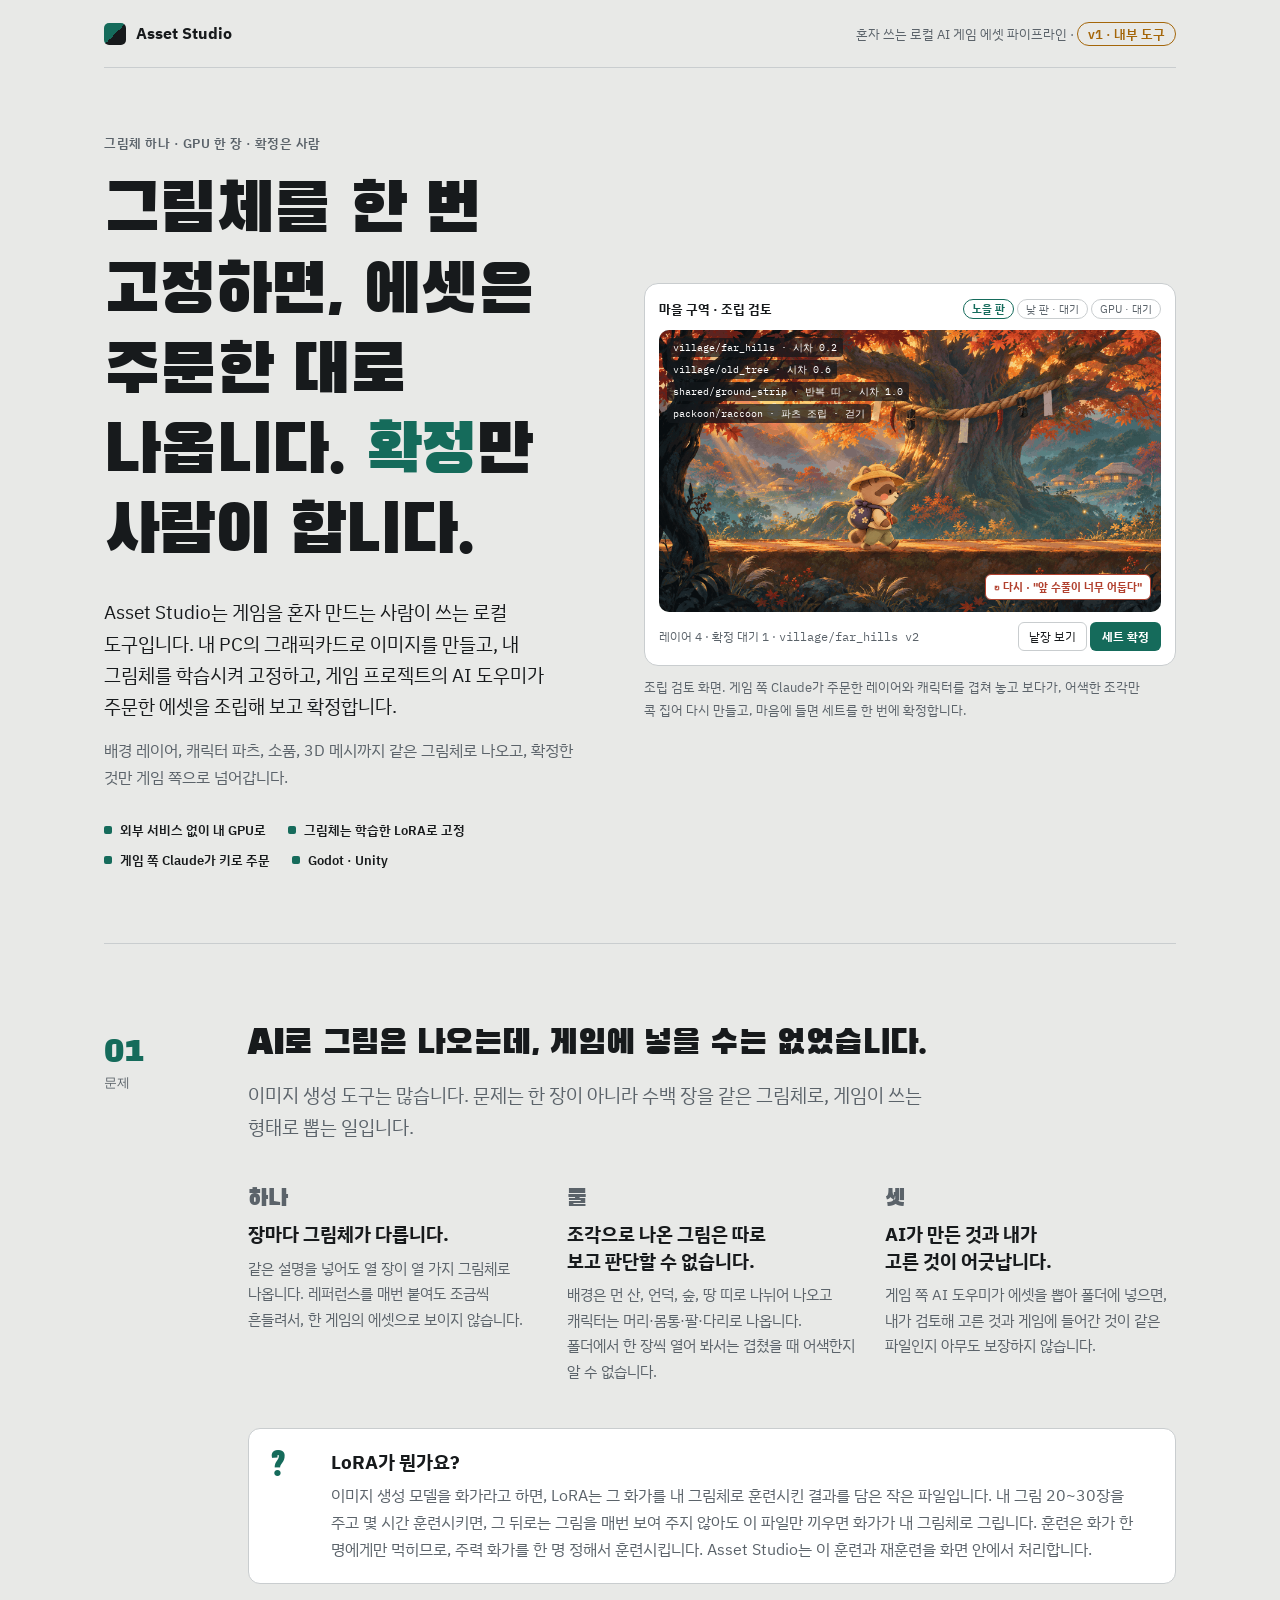
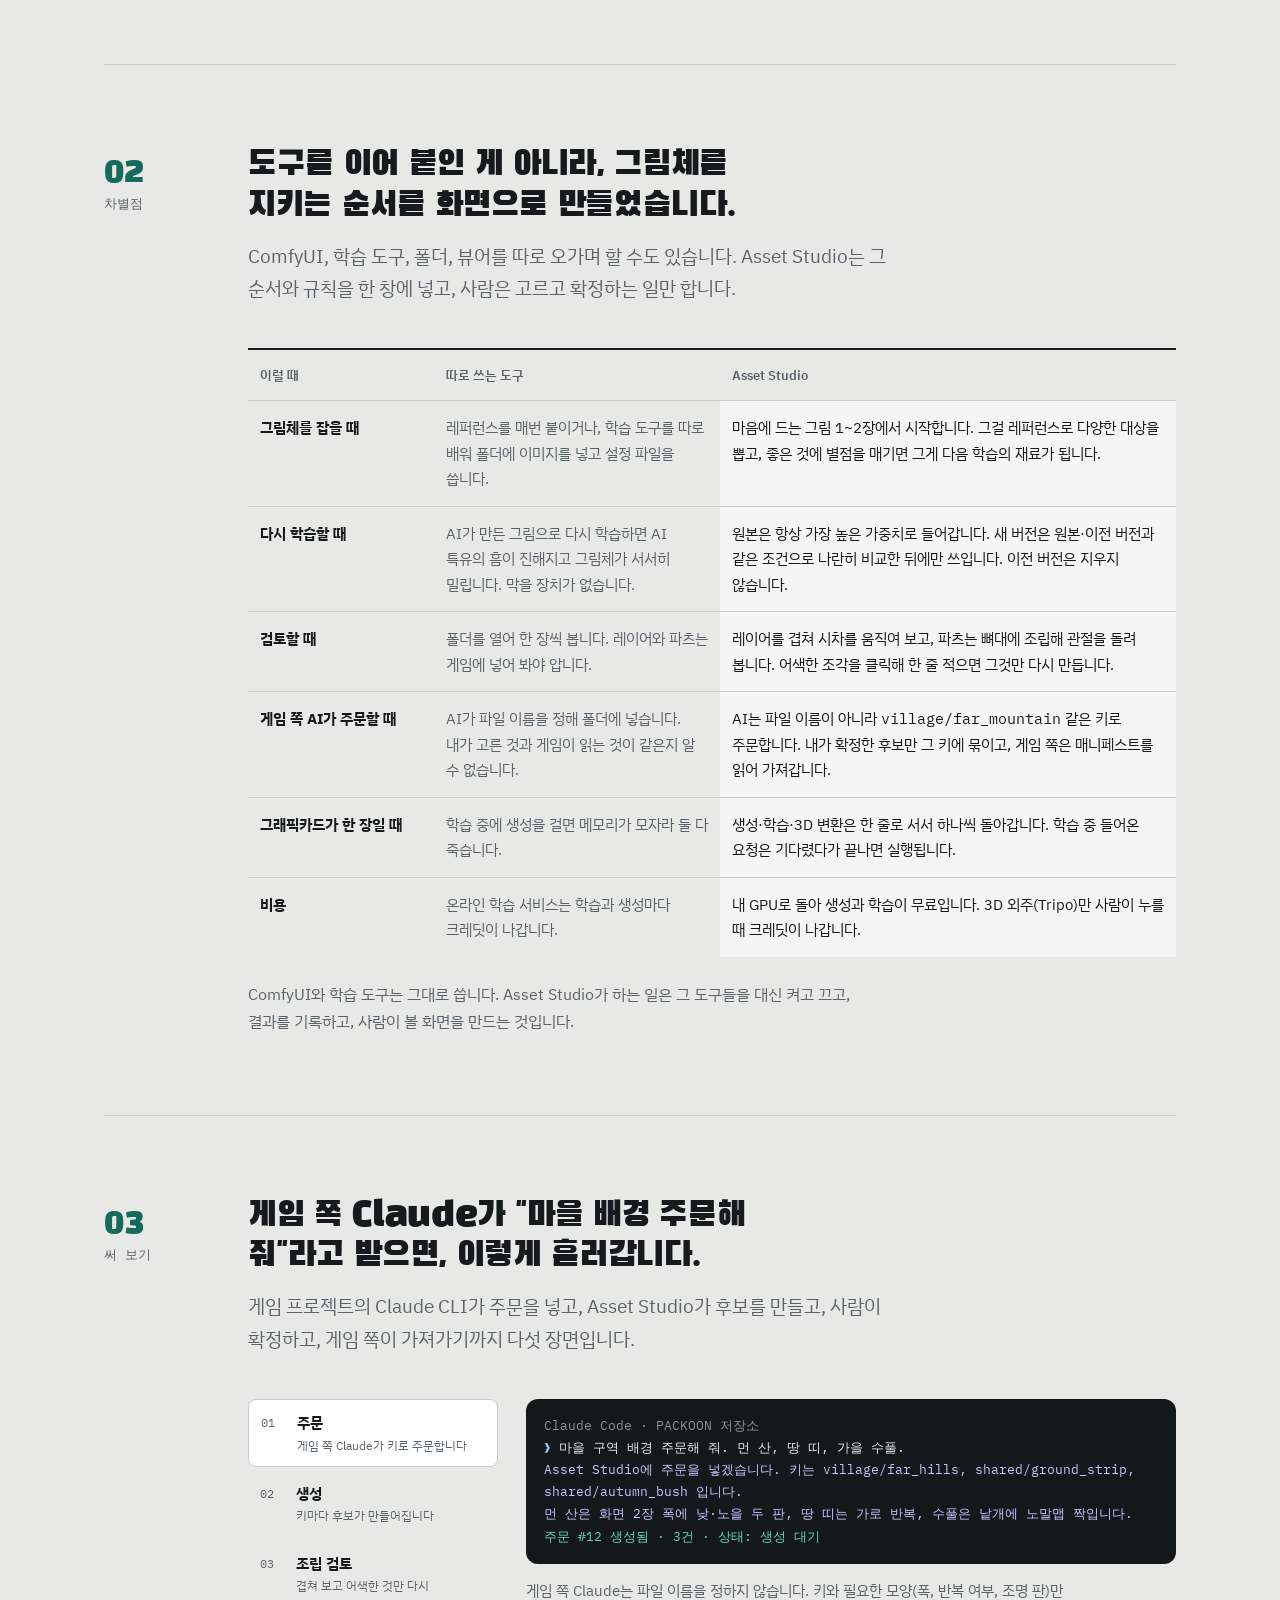
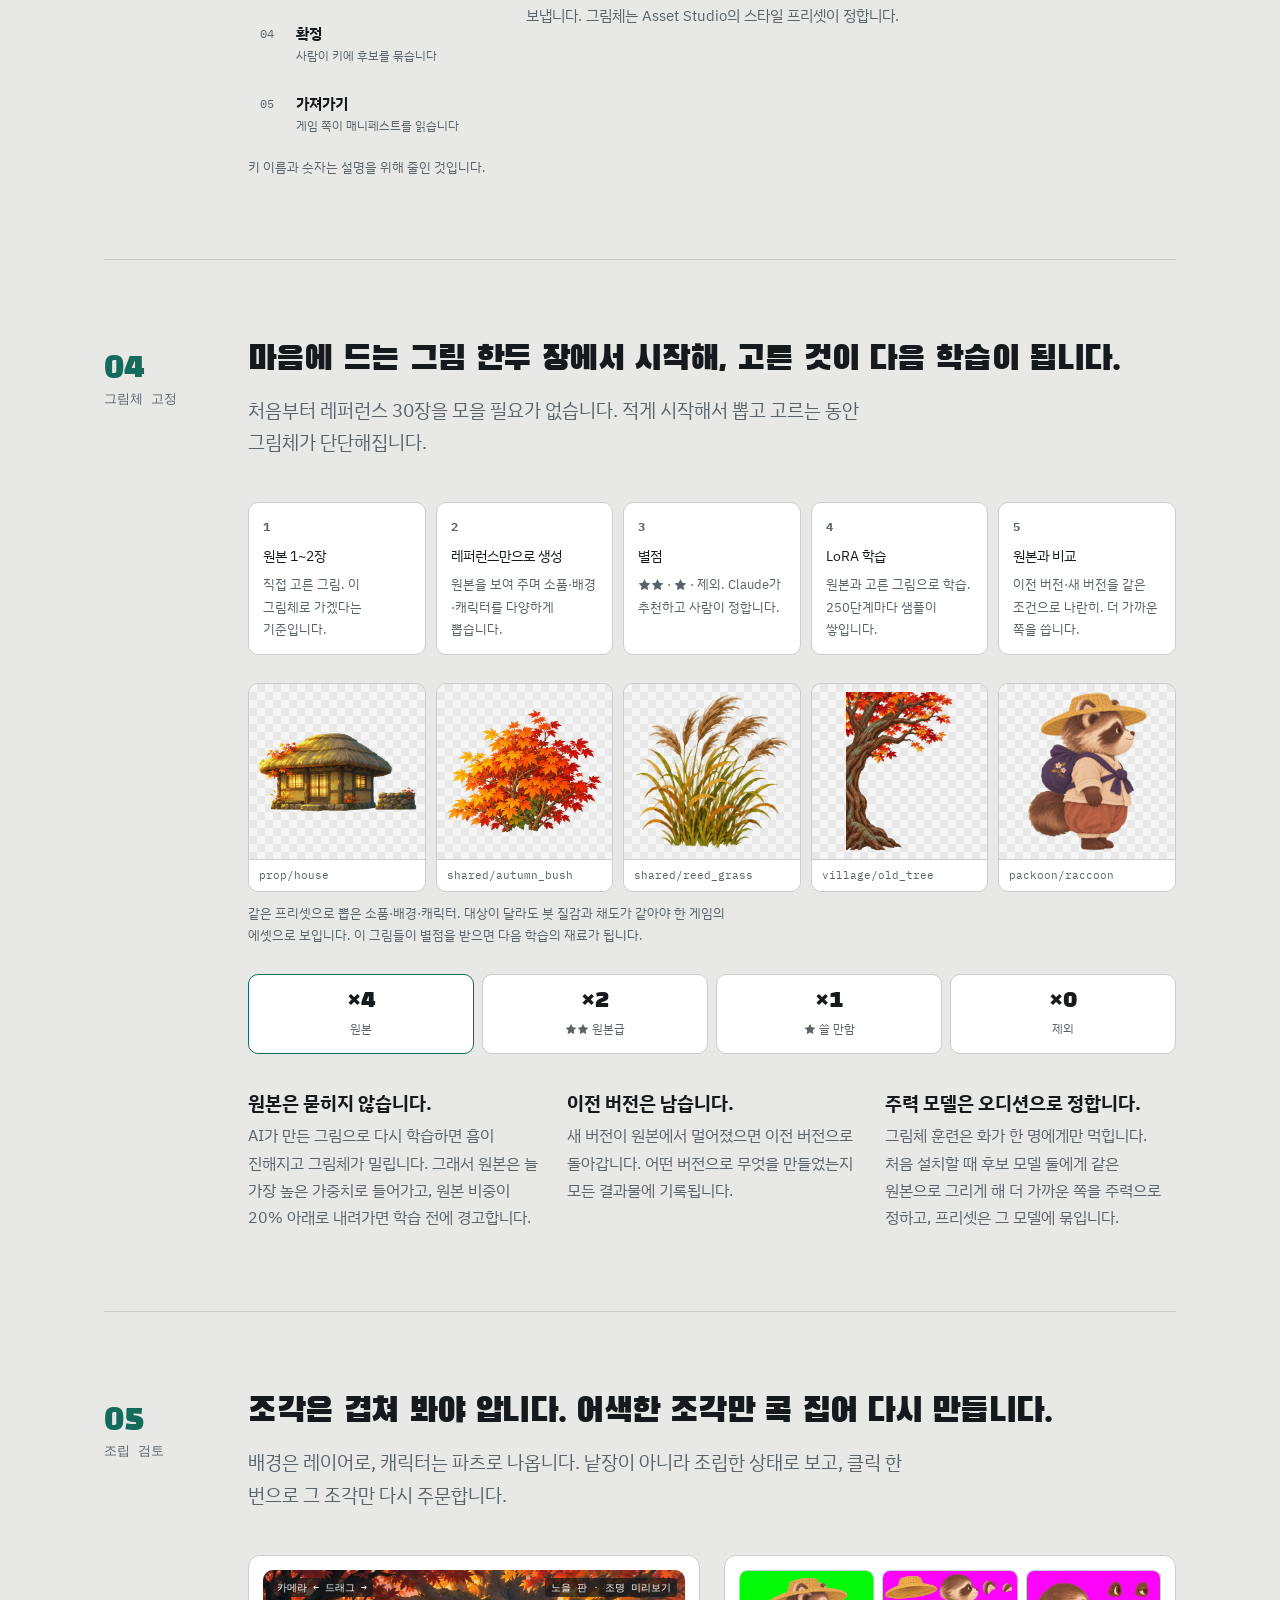
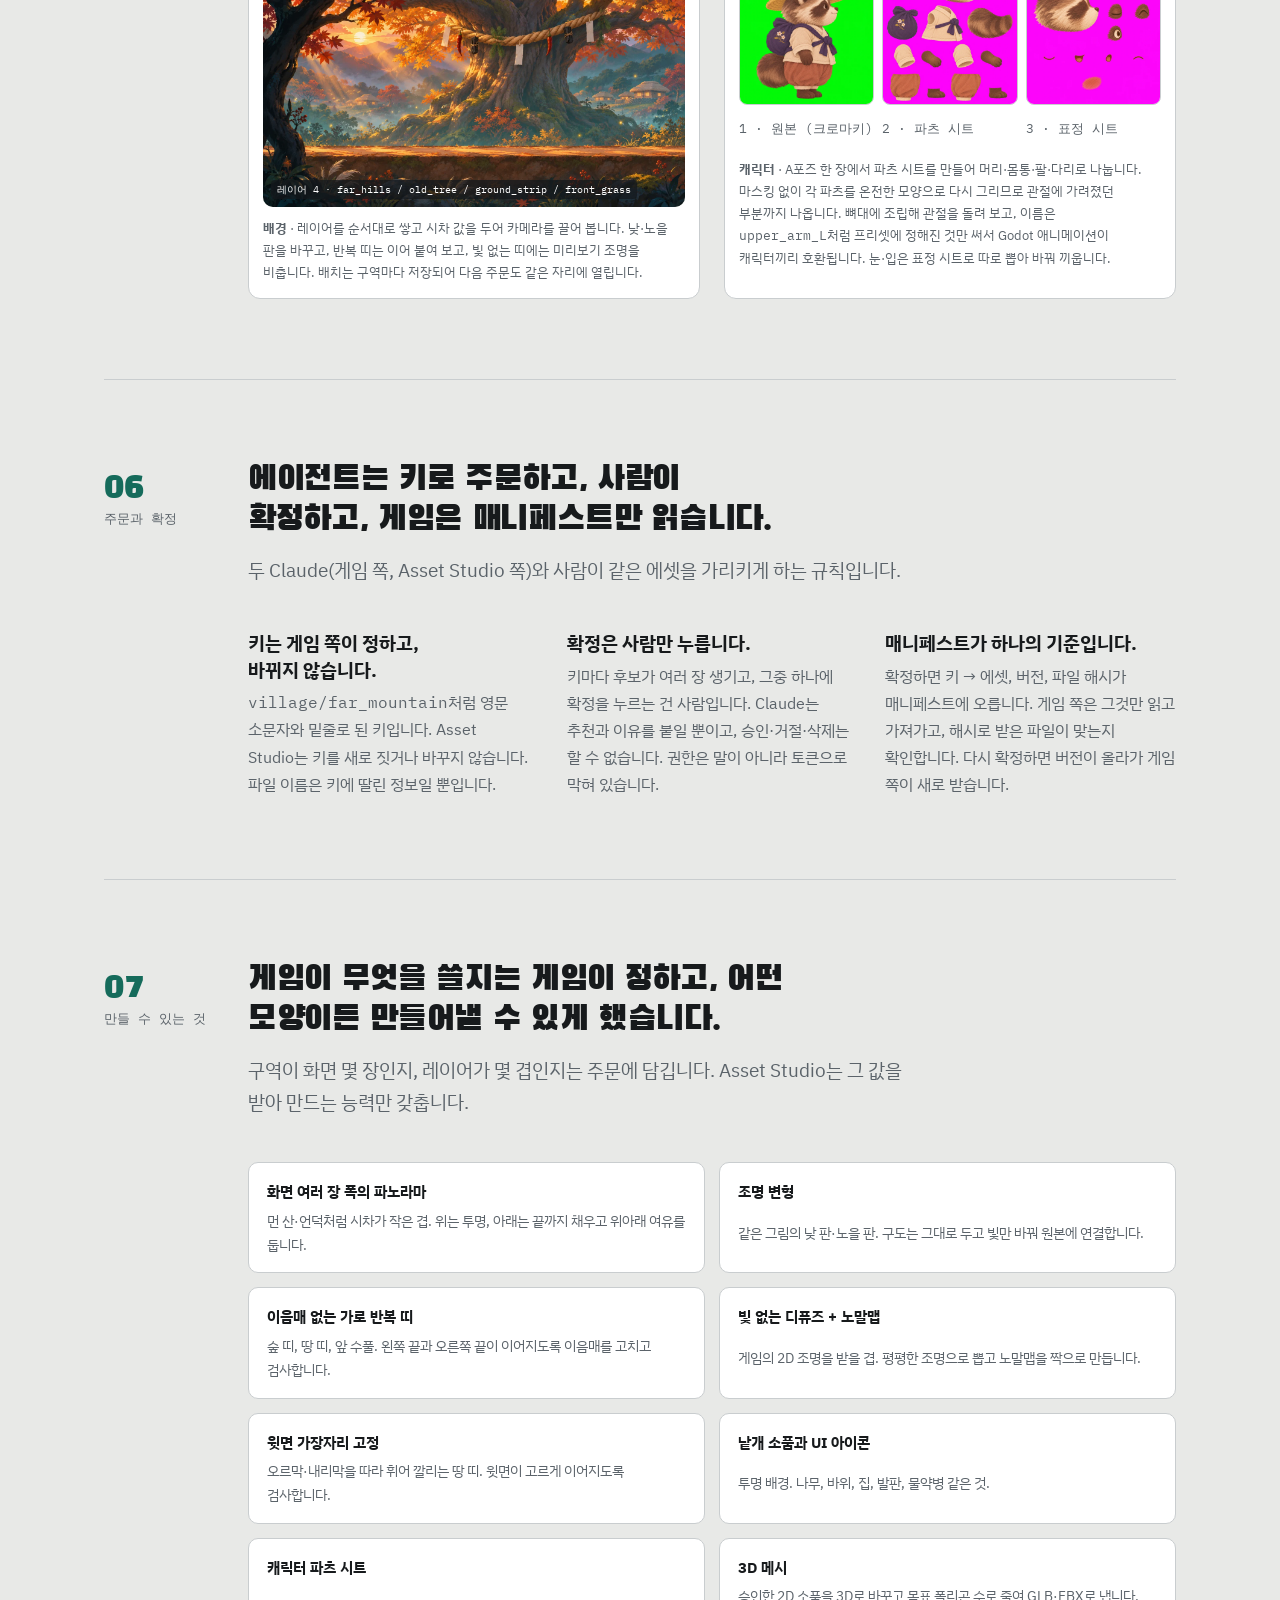
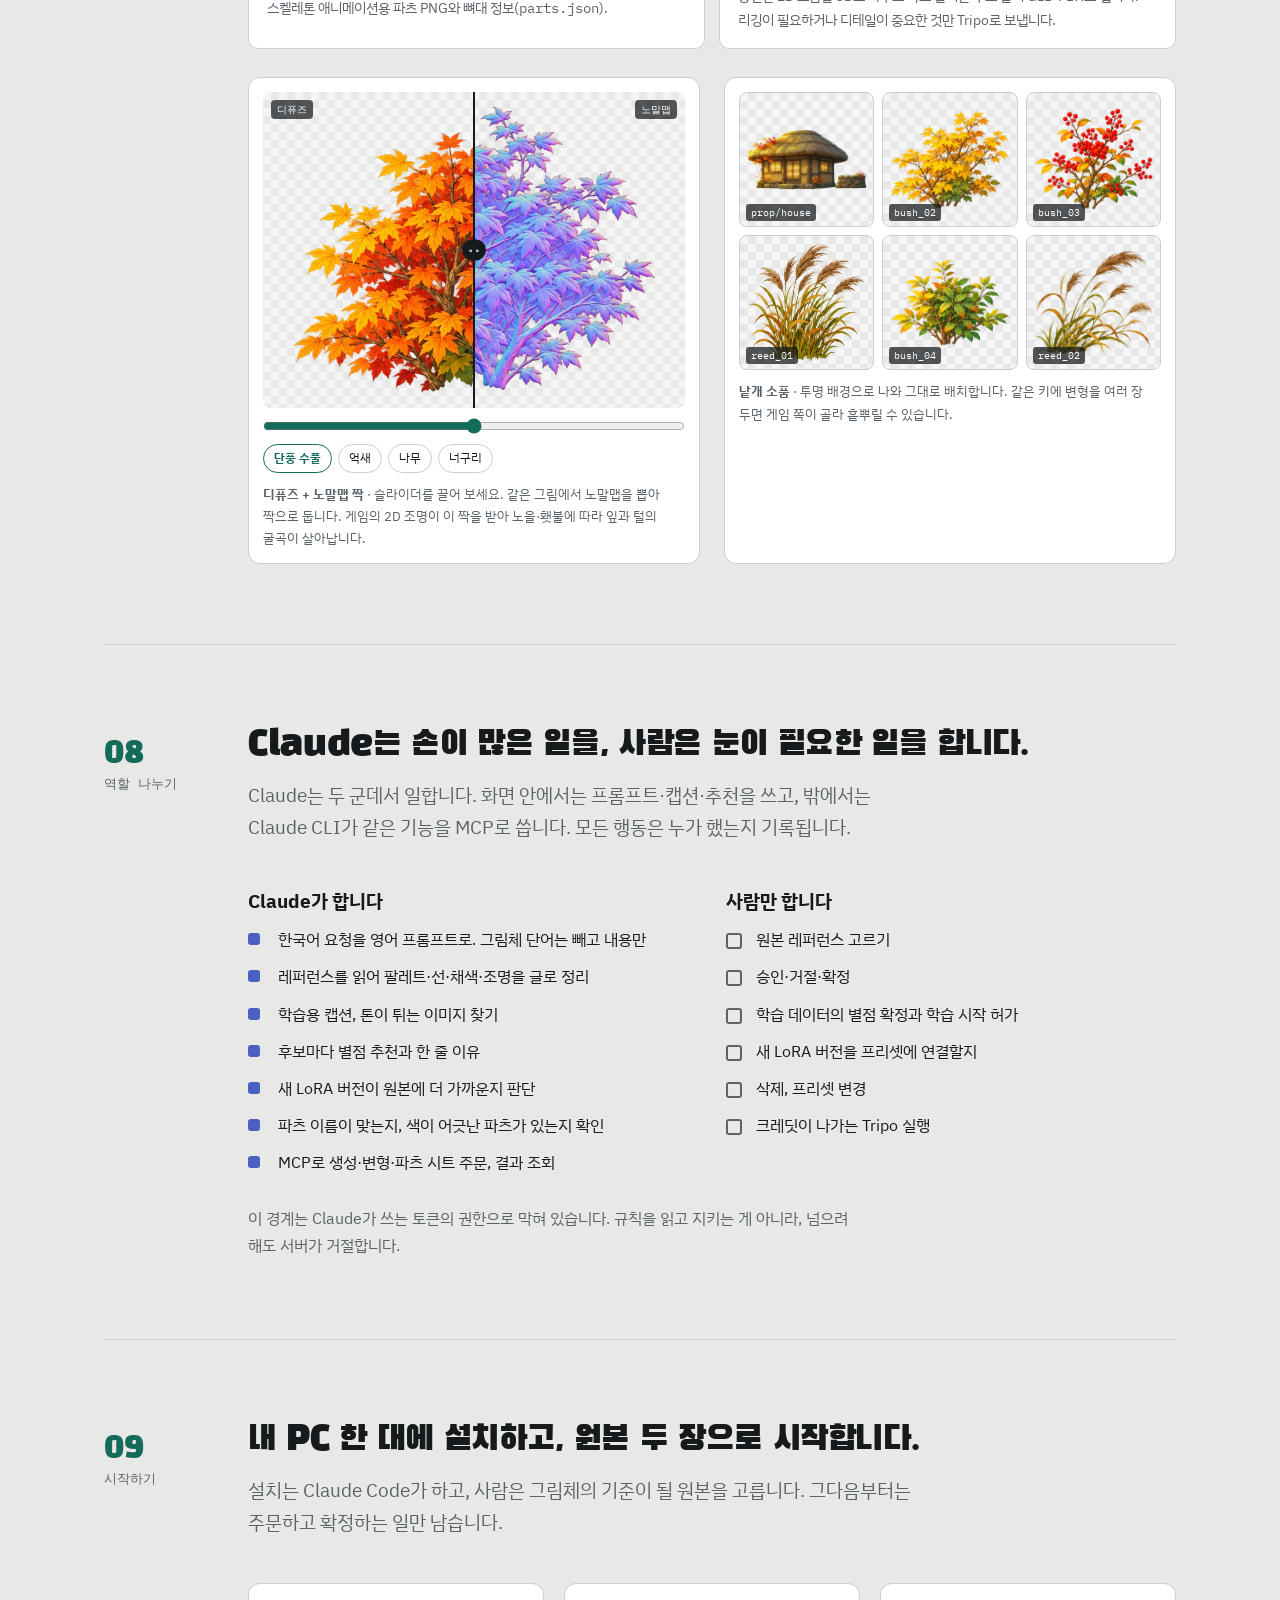
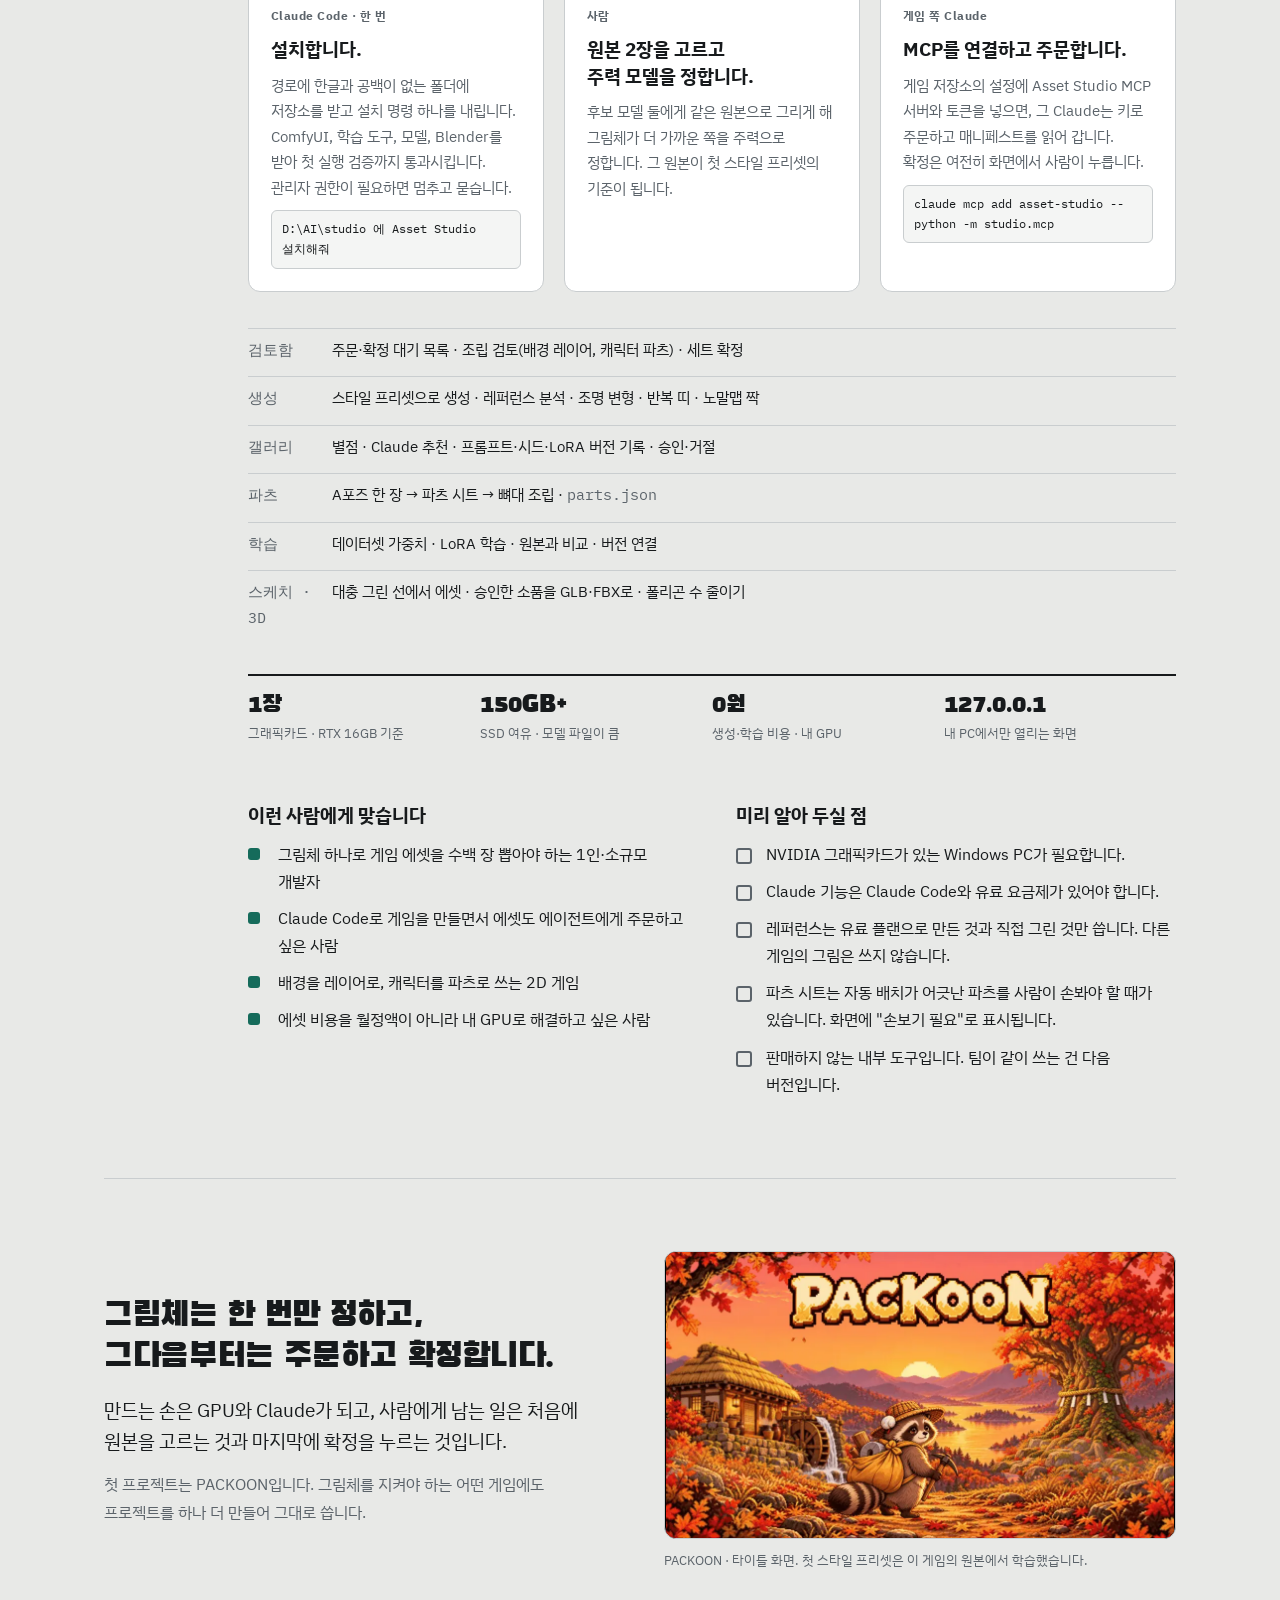
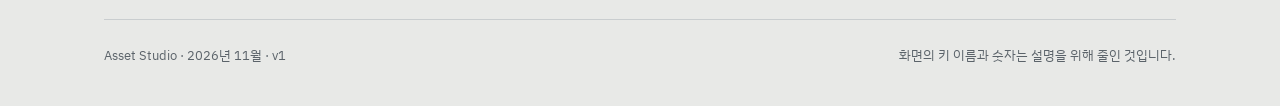
==== asset-studio/index.html @ 03ee1455 "Add Asset Studio development tool and artifact" ====
<!DOCTYPE html>
<html lang="ko">
<head>
<meta charset="utf-8">
<meta name="viewport" content="width=device-width, initial-scale=1">
<title>Asset Studio 소개</title>
<link rel="preconnect" href="https://fonts.googleapis.com">
<link rel="preconnect" href="https://fonts.gstatic.com" crossorigin>
<link href="https://fonts.googleapis.com/css2?family=Black+Han+Sans&family=IBM+Plex+Mono:wght@400;500&family=IBM+Plex+Sans+KR:wght@400;500;600;700&display=swap" rel="stylesheet">
<style>
/* 방향: 인화 검수대. 중성 회색 라이트 테이블 위에 그림만 색을 가지고, 사람이 찍는 "확정" 도장 한 가지에만 청록을 쓴다.
   레이아웃: team-board 소개와 같은 장(章) 구성. 대담함은 첫 화면의 조립 검토 예시에만. */
:root {
  --bg: #e8e9e7;
  --surface: #ffffff;
  --ink: #171a1c;
  --muted: #5b636a;
  --line: #c9cdcf;
  --stamp: #156b5b;
  --stamp-ink: #ffffff;
  --warn: #a4660a;
  --bad: #b2412f;
  --tape: #f4f5f4;
  --claude: #4b5fc4;
  --font-display: "Black Han Sans", "IBM Plex Sans KR", "Apple SD Gothic Neo", "Malgun Gothic", sans-serif;
  --font-body: "IBM Plex Sans KR", "Apple SD Gothic Neo", "Malgun Gothic", sans-serif;
  --font-mono: "IBM Plex Mono", ui-monospace, "Cascadia Mono", Consolas, monospace;
  --step--1: 0.8125rem;
  --step-0: 1rem;
  --step-1: 1.1875rem;
  --step-2: 1.5rem;
  --step-3: 2.125rem;
  --step-4: clamp(2.5rem, 6vw, 4.25rem);
  color-scheme: light;
}
@media (prefers-color-scheme: dark) {
  :root {
    --bg: #121416; --surface: #1a1d20; --ink: #e8eaec; --muted: #9ba3aa; --line: #2d3236;
    --stamp: #3fcbb0; --stamp-ink: #071a15; --warn: #e0ac3a; --bad: #ec7b66; --tape: #22262a; --claude: #8d9cf0;
    color-scheme: dark;
  }
}
* { box-sizing: border-box; }
body { margin: 0; background: var(--bg); color: var(--ink); font-family: var(--font-body); font-size: var(--step-0); line-height: 1.7; word-break: keep-all; overflow-wrap: break-word; }
.wrap { max-width: 1120px; margin: 0 auto; padding: 0 24px; }
@media (max-width: 480px) { .wrap { padding: 0 16px; } }
h1, h2, h3 { text-wrap: balance; margin: 0; }
h1, h2 { font-family: var(--font-display); font-weight: 400; letter-spacing: -0.01em; line-height: 1.18; }
h1 { font-size: var(--step-4); }
h2 { font-size: var(--step-3); }
h3 { font-size: var(--step-1); font-weight: 700; line-height: 1.4; }
p { margin: 0; max-width: 62ch; }
.muted { color: var(--muted); }
a { color: inherit; }
:focus-visible { outline: 3px solid var(--stamp); outline-offset: 3px; }
.mono, code { font-family: var(--font-mono); }

/* 머리 */
.top { display: flex; justify-content: space-between; align-items: center; gap: 16px; padding: 20px 0; border-bottom: 1px solid var(--line); font-size: var(--step--1); color: var(--muted); }
.brand { display: flex; align-items: center; gap: 10px; color: var(--ink); font-weight: 700; font-size: var(--step-0); }
.brand-mark { width: 22px; height: 22px; border-radius: 5px; background: linear-gradient(135deg, var(--stamp) 0 50%, var(--ink) 50% 100%); }
.stage { border: 1px solid var(--warn); color: var(--warn); border-radius: 999px; padding: 2px 10px; font-weight: 600; }

/* 첫 화면 */
.hero { display: grid; grid-template-columns: 1fr 1.1fr; gap: 56px; align-items: center; padding: 64px 0 72px; }
@media (max-width: 900px) { .hero { grid-template-columns: 1fr; gap: 40px; padding: 40px 0 56px; } }
.eyebrow { font-size: var(--step--1); font-weight: 600; letter-spacing: 0.04em; color: var(--muted); margin-bottom: 18px; }
.hl { color: var(--stamp); }
.lede { font-size: var(--step-1); margin-top: 24px; line-height: 1.65; }
.lede + p { margin-top: 14px; }
.facts { display: flex; flex-wrap: wrap; gap: 8px 22px; margin: 28px 0 0; padding: 0; list-style: none; font-size: var(--step--1); font-weight: 600; }
.facts li { display: flex; align-items: center; gap: 8px; }
.facts li::before { content: ""; width: 8px; height: 8px; background: var(--stamp); border-radius: 2px; }

/* 조립 검수 예시 (첫 화면) */
.shot { background: var(--surface); border: 1px solid var(--line); border-radius: 14px; padding: 14px; display: grid; gap: 10px; font-size: 0.75rem; }
.shot-head { display: flex; justify-content: space-between; align-items: center; gap: 8px; flex-wrap: wrap; color: var(--muted); }
.shot-head b { color: var(--ink); font-size: 0.8125rem; }
.chip { border: 1px solid var(--line); border-radius: 999px; padding: 1px 8px; font-size: 0.6875rem; }
.chip.on { border-color: var(--stamp); color: var(--stamp); font-weight: 700; }
.scene { position: relative; height: 230px; border-radius: 10px; overflow: hidden; background: linear-gradient(#b9d2d8, #d9e3dc 60%, #cfd7c3); }
.scene.dusk { background: linear-gradient(#d8a98f, #e2c2a4 55%, #b9a98e); }
.layer { position: absolute; left: 0; right: 0; transition: transform .6s ease; }
.lbl { position: absolute; left: 8px; font-family: var(--font-mono); font-size: 0.625rem; background: rgba(20,24,28,.72); color: #fff; padding: 1px 6px; border-radius: 4px; }
.redo { position: absolute; right: 10px; top: 86px; background: var(--surface); color: var(--bad); border: 1px solid var(--bad); border-radius: 6px; padding: 3px 8px; font-size: 0.6875rem; font-weight: 700; }
.shot-foot { display: flex; justify-content: space-between; align-items: center; gap: 8px; flex-wrap: wrap; }
.stamp-btn { background: var(--stamp); color: var(--stamp-ink); border: 0; border-radius: 6px; padding: 6px 12px; font-weight: 700; font-size: 0.75rem; font-family: inherit; }
.ghost { background: transparent; color: var(--ink); border: 1px solid var(--line); border-radius: 6px; padding: 5px 10px; font-size: 0.75rem; font-family: inherit; cursor: pointer; }
.caption { font-size: var(--step--1); color: var(--muted); margin-top: 10px; }
.scene img.full { position: absolute; inset: 0; width: 100%; height: 100%; object-fit: cover; display: block; }
.checker { background-color: var(--tape); background-image: linear-gradient(45deg, rgba(0,0,0,.055) 25%, transparent 25%, transparent 75%, rgba(0,0,0,.055) 75%), linear-gradient(45deg, rgba(0,0,0,.055) 25%, transparent 25%, transparent 75%, rgba(0,0,0,.055) 75%); background-size: 16px 16px; background-position: 0 0, 8px 8px; }
@media (prefers-color-scheme: dark) { .checker { background-image: linear-gradient(45deg, rgba(255,255,255,.05) 25%, transparent 25%, transparent 75%, rgba(255,255,255,.05) 75%), linear-gradient(45deg, rgba(255,255,255,.05) 25%, transparent 25%, transparent 75%, rgba(255,255,255,.05) 75%); } }
.strip { display: grid; grid-template-columns: repeat(5, 1fr); gap: 10px; margin-top: 28px; }
@media (max-width: 760px) { .strip { grid-template-columns: repeat(3, 1fr); } }
.strip figure { margin: 0; border: 1px solid var(--line); border-radius: 10px; overflow: hidden; display: grid; grid-template-rows: 1fr auto; }
.strip .checker { aspect-ratio: 1; position: relative; }
.strip img { position: absolute; inset: 8px; width: calc(100% - 16px); height: calc(100% - 16px); display: block; object-fit: contain; }
.strip figcaption { font-family: var(--font-mono); font-size: 0.6875rem; color: var(--muted); padding: 6px 10px; background: var(--surface); border-top: 1px solid var(--line); }
.steps3 { display: grid; grid-template-columns: repeat(3, 1fr); gap: 8px; }
.two .steps3 figure { margin: 0; display: grid; gap: 6px; background: none; border: 0; border-radius: 0; padding: 0; }
.steps3 img { width: 100%; aspect-ratio: 1; object-fit: cover; border-radius: 8px; display: block; border: 1px solid var(--line); }
.steps3 figcaption { font-family: var(--font-mono); font-size: 0.6875rem; color: var(--muted); }
.show { display: grid; grid-template-columns: 1fr 1fr; gap: 24px; margin-top: 28px; }
@media (max-width: 860px) { .show { grid-template-columns: 1fr; } }
.show figure { margin: 0; background: var(--surface); border: 1px solid var(--line); border-radius: 12px; padding: 14px; display: grid; gap: 10px; align-content: start; }
.show figcaption { font-size: var(--step--1); color: var(--muted); }
.pair-stage { position: relative; aspect-ratio: 4/3; border-radius: 8px; overflow: hidden; user-select: none; }
.pair-stage img { position: absolute; inset: 0; width: 100%; height: 100%; object-fit: contain; padding: 10px; display: block; pointer-events: none; }
.pair-stage .handle { position: absolute; top: 0; bottom: 0; width: 2px; background: var(--ink); transform: translateX(-1px); }
.pair-stage .handle::after { content: "◂ ▸"; position: absolute; top: 50%; left: 50%; transform: translate(-50%, -50%); background: var(--ink); color: var(--bg); font-size: 0.625rem; padding: 2px 6px; border-radius: 999px; white-space: nowrap; }
.pair-stage .lbl.r { left: auto; right: 8px; }
.pair input[type=range] { width: 100%; margin: 0; accent-color: var(--stamp); }
.ptabs { display: flex; gap: 6px; flex-wrap: wrap; }
.ptabs button { appearance: none; font: inherit; font-size: 0.75rem; border: 1px solid var(--line); background: transparent; color: var(--ink); border-radius: 999px; padding: 3px 10px; cursor: pointer; }
.ptabs button[aria-pressed="true"] { border-color: var(--stamp); color: var(--stamp); font-weight: 700; }
.props { display: grid; grid-template-columns: repeat(3, 1fr); gap: 8px; }
.props div { aspect-ratio: 1; border-radius: 8px; border: 1px solid var(--line); position: relative; overflow: hidden; }
.props img { position: absolute; inset: 6px; width: calc(100% - 12px); height: calc(100% - 12px); object-fit: contain; display: block; }
.props .tag { position: absolute; left: 6px; bottom: 5px; font-family: var(--font-mono); font-size: 0.625rem; background: rgba(20,24,28,.72); color: #fff; padding: 0 5px; border-radius: 3px; }

/* 장 */
.chapter { padding: 80px 0; border-top: 1px solid var(--line); }
@media (max-width: 700px) { .chapter { padding: 56px 0; } }
.ch-head { display: grid; grid-template-columns: 120px 1fr; gap: 24px; margin-bottom: 44px; }
@media (max-width: 700px) { .ch-head { grid-template-columns: 1fr; gap: 8px; margin-bottom: 32px; } }
.ch-num { font-family: var(--font-mono); font-size: var(--step--1); color: var(--muted); padding-top: 10px; }
.ch-num b { display: block; font-family: var(--font-display); font-weight: 400; font-size: var(--step-3); color: var(--stamp); line-height: 1; margin-bottom: 4px; }
.ch-head p { margin-top: 14px; font-size: var(--step-1); }
.ch-body { margin-left: 144px; }
@media (max-width: 700px) { .ch-body { margin-left: 0; } }

/* 01 문제 */
.probs { display: grid; grid-template-columns: repeat(3, 1fr); gap: 28px; }
@media (max-width: 860px) { .probs { grid-template-columns: 1fr; } }
.probs .k { font-family: var(--font-display); font-size: var(--step-2); color: var(--muted); line-height: 1; margin-bottom: 10px; }
.probs h3 { margin-bottom: 8px; }
.probs p { color: var(--muted); font-size: 0.9375rem; }
.ask { margin-top: 44px; display: grid; grid-template-columns: 44px 1fr; gap: 16px; background: var(--surface); border: 1px solid var(--line); border-radius: 12px; padding: 20px 22px; }
.ask .q { font-family: var(--font-display); font-size: var(--step-3); line-height: 1; color: var(--stamp); }
.ask p { max-width: none; }

/* 02 차별점 표 */
.cmp { width: 100%; border-collapse: collapse; font-size: 0.9375rem; }
.cmp th, .cmp td { text-align: left; vertical-align: top; padding: 14px 12px; border-top: 1px solid var(--line); }
.cmp th { font-size: var(--step--1); color: var(--muted); font-weight: 600; border-top: 2px solid var(--ink); }
.cmp td:first-child { font-weight: 700; width: 20%; }
.cmp td:nth-child(2) { color: var(--muted); }
.cmp td:nth-child(3) { background: var(--tape); }
@media (max-width: 700px) { .cmp, .cmp tbody, .cmp tr, .cmp td { display: block; } .cmp thead { display: none; } .cmp td { border-top: 0; padding: 6px 12px; } .cmp tr { border-top: 1px solid var(--line); padding: 10px 0; } .cmp td:first-child { width: auto; padding-top: 12px; } .cmp td:nth-child(2)::before { content: "따로 쓰는 도구 · "; font-weight: 600; } .cmp td:nth-child(3)::before { content: "Asset Studio · "; font-weight: 600; color: var(--stamp); } }

/* 03 써 보기 (단계 보기) */
.demo { display: grid; grid-template-columns: 250px minmax(0, 1fr); gap: 28px; align-items: start; }
@media (max-width: 960px) { .demo { grid-template-columns: minmax(0, 1fr); gap: 16px; } }
.snav { list-style: none; margin: 0; padding: 0; display: grid; gap: 4px; }
@media (max-width: 960px) { .snav { grid-auto-flow: column; grid-auto-columns: minmax(150px, 1fr); overflow-x: auto; padding-bottom: 4px; } }
.snav button { appearance: none; border: 0; background: transparent; color: inherit; font: inherit; text-align: left; width: 100%; padding: 10px 12px; border-radius: 8px; cursor: pointer; display: grid; grid-template-columns: 28px 1fr; gap: 8px; align-items: start; min-height: 44px; }
.snav button[aria-current="step"] { background: var(--surface); border: 1px solid var(--line); }
.snav .n { font-family: var(--font-mono); color: var(--muted); font-size: 0.75rem; padding-top: 3px; }
.snav b { display: block; font-size: 0.9375rem; }
.snav small { color: var(--muted); font-size: 0.75rem; display: block; }
.panel { display: none; }
.panel.on { display: grid; gap: 14px; }
.term { background: #15181b; color: #e6e9ec; border-radius: 12px; padding: 16px 18px; font-family: var(--font-mono); font-size: 0.8125rem; line-height: 1.7; }
.term .u { color: #9ad0ff; }
.term .c { color: #c8c2ff; }
.term .d { color: #8b949e; }
.term .ok { color: #5fd5b9; }
.panel .explain { color: var(--muted); font-size: 0.9375rem; }
.board { background: var(--surface); border: 1px solid var(--line); border-radius: 12px; padding: 14px; display: grid; gap: 10px; font-size: 0.8125rem; }
.keys { display: grid; gap: 6px; }
.key { display: grid; grid-template-columns: 1fr auto auto; gap: 10px; align-items: center; padding: 8px 10px; background: var(--bg); border-radius: 8px; }
.key code { font-size: 0.75rem; }
.st { font-size: 0.6875rem; font-weight: 700; border-radius: 4px; padding: 0 6px; border: 1px solid currentColor; }
.st.w { color: var(--warn); } .st.ok { color: var(--stamp); } .st.g { color: var(--muted); }
.cands { display: grid; grid-template-columns: repeat(4, 1fr); gap: 8px; }
.cand { aspect-ratio: 4/3; border-radius: 8px; border: 1px solid var(--line); position: relative; overflow: hidden; }
.cand img { width: 100%; height: 100%; object-fit: contain; display: block; padding: 6px; }
.cand.pick { outline: 3px solid var(--stamp); outline-offset: -3px; }
.cand .tag { position: absolute; left: 6px; bottom: 5px; font-family: var(--font-mono); font-size: 0.625rem; background: rgba(20,24,28,.72); color: #fff; padding: 0 5px; border-radius: 3px; }
.cand .stamp { position: absolute; right: 6px; top: 6px; background: var(--stamp); color: var(--stamp-ink); font-size: 0.625rem; font-weight: 700; padding: 1px 6px; border-radius: 4px; }
pre.json { margin: 0; background: var(--tape); border: 1px solid var(--line); border-radius: 8px; padding: 12px 14px; font-family: var(--font-mono); font-size: 0.75rem; line-height: 1.6; overflow-x: auto; }

/* 04 그림체 */
.loop { display: grid; grid-template-columns: repeat(5, 1fr); gap: 10px; align-items: stretch; }
@media (max-width: 860px) { .loop { grid-template-columns: 1fr 1fr; } }
.loop div { background: var(--surface); border: 1px solid var(--line); border-radius: 10px; padding: 14px; display: grid; gap: 6px; align-content: start; font-size: 0.875rem; }
.loop b { font-family: var(--font-mono); font-size: 0.75rem; color: var(--muted); }
.loop p { color: var(--muted); font-size: 0.8125rem; }
.weights { display: grid; grid-template-columns: repeat(4, 1fr); gap: 8px; margin-top: 28px; }
@media (max-width: 600px) { .weights { grid-template-columns: 1fr 1fr; } }
.weights div { background: var(--surface); border: 1px solid var(--line); border-radius: 10px; padding: 12px; text-align: center; }
.weights b { display: block; font-family: var(--font-display); font-weight: 400; font-size: var(--step-2); line-height: 1.1; }
.weights span { font-size: 0.75rem; color: var(--muted); }
.weights .o { border-color: var(--stamp); }
.extra { display: grid; grid-template-columns: repeat(3, 1fr); gap: 28px; margin-top: 36px; }
@media (max-width: 820px) { .extra { grid-template-columns: 1fr; gap: 20px; } }
.extra h3 { margin-bottom: 6px; }
.extra p { color: var(--muted); }

/* 05 조립 */
.two { display: grid; grid-template-columns: 1fr 1fr; gap: 24px; }
@media (max-width: 860px) { .two { grid-template-columns: 1fr; } }
.two figure { margin: 0; background: var(--surface); border: 1px solid var(--line); border-radius: 12px; padding: 14px; display: grid; gap: 10px; }
.two figcaption { font-size: var(--step--1); color: var(--muted); }
.rig { height: 220px; border-radius: 8px; background: var(--bg); display: flex; align-items: center; justify-content: center; }

/* 07 만들 수 있는 것 */
.caps { list-style: none; margin: 0; padding: 0; display: grid; grid-template-columns: repeat(2, 1fr); gap: 14px; }
@media (max-width: 760px) { .caps { grid-template-columns: 1fr; } }
.caps li { background: var(--surface); border: 1px solid var(--line); border-radius: 10px; padding: 16px 18px; display: grid; gap: 4px; }
.caps b { font-size: 0.9375rem; }
.caps span { color: var(--muted); font-size: 0.875rem; }

/* 08 역할 */
.roles { display: grid; grid-template-columns: 1fr 1fr; gap: 28px; }
@media (max-width: 760px) { .roles { grid-template-columns: 1fr; } }
.roles ul { margin: 12px 0 0; padding: 0; list-style: none; display: grid; gap: 10px; }
.roles li { display: grid; grid-template-columns: 20px 1fr; gap: 10px; }
.roles li::before { content: ""; width: 12px; height: 12px; margin-top: 7px; border-radius: 3px; }
.roles .can li::before { background: var(--claude); }
.roles .cant li::before { border: 2px solid var(--muted); }

/* 09 시작하기 */
.steps { list-style: none; margin: 0; padding: 0; display: grid; grid-template-columns: repeat(3, 1fr); gap: 20px; }
@media (max-width: 860px) { .steps { grid-template-columns: 1fr; } }
.steps li { background: var(--surface); border: 1px solid var(--line); border-radius: 12px; padding: 22px; display: grid; gap: 10px; align-content: start; }
.steps .who-do { font-size: 0.75rem; font-weight: 700; color: var(--muted); letter-spacing: 0.04em; }
.steps p { color: var(--muted); font-size: 0.9375rem; }
.code { font-family: var(--font-mono); font-size: 0.75rem; background: var(--tape); border: 1px solid var(--line); border-radius: 6px; padding: 8px 10px; overflow-x: auto; white-space: nowrap; }
.spec { display: grid; grid-template-columns: repeat(4, 1fr); margin-top: 36px; border-top: 2px solid var(--ink); }
@media (max-width: 860px) { .spec { grid-template-columns: 1fr 1fr; } }
.spec div { padding: 16px 12px 0 0; }
.spec b { display: block; font-family: var(--font-display); font-weight: 400; font-size: var(--step-2); line-height: 1.1; }
.spec span { font-size: var(--step--1); color: var(--muted); }
.fit { display: grid; grid-template-columns: 1fr 1fr; gap: 48px; margin-top: 56px; }
@media (max-width: 760px) { .fit { grid-template-columns: 1fr; gap: 28px; } }
.fit h3 { margin-bottom: 12px; }
.fit ul { margin: 0; padding: 0; list-style: none; display: grid; gap: 10px; }
.fit li { display: grid; grid-template-columns: 20px 1fr; gap: 10px; }
.fit li::before { content: ""; width: 12px; height: 12px; margin-top: 7px; border-radius: 3px; }
.fit .yes li::before { background: var(--stamp); }
.fit .no li::before { border: 2px solid var(--muted); }
.ms { margin-top: 36px; display: grid; gap: 6px; }
.ms div { display: grid; grid-template-columns: var(--w, 56px) 1fr; gap: 12px; padding: 8px 0; border-top: 1px solid var(--line); font-size: 0.9375rem; }
.ms code { color: var(--muted); }
.close { padding: 72px 0 48px; border-top: 1px solid var(--line); }
.close h2 { margin-bottom: 18px; }
.close-grid { display: grid; grid-template-columns: 1fr 1fr; gap: 48px; align-items: center; }
@media (max-width: 860px) { .close-grid { grid-template-columns: 1fr; gap: 28px; } }
.keyart { margin: 0; display: grid; gap: 10px; }
.keyart video { width: 100%; aspect-ratio: 16/9; display: block; border-radius: 12px; border: 1px solid var(--line); background: #000; }
.keyart figcaption { font-size: var(--step--1); color: var(--muted); }
.foot { display: flex; justify-content: space-between; gap: 16px; flex-wrap: wrap; padding: 24px 0 40px; font-size: var(--step--1); color: var(--muted); border-top: 1px solid var(--line); }
</style>
</head>
<body>
<div class="wrap">

<header class="top">
  <div class="brand"><span class="brand-mark" aria-hidden="true"></span>Asset Studio</div>
  <div>혼자 쓰는 로컬 AI 게임 에셋 파이프라인 · <span class="stage">v1 · 내부 도구</span></div>
</header>

<section class="hero">
  <div>
    <div class="eyebrow">그림체 하나 · GPU 한 장 · 확정은 사람</div>
    <h1>그림체를 한 번 고정하면, 에셋은 주문한 대로 나옵니다. <span class="hl">확정</span>만 사람이 합니다.</h1>
    <p class="lede">Asset Studio는 게임을 혼자 만드는 사람이 쓰는 로컬 도구입니다. 내 PC의 그래픽카드로 이미지를 만들고, 내 그림체를 학습시켜 고정하고, 게임 프로젝트의 AI 도우미가 주문한 에셋을 조립해 보고 확정합니다.</p>
    <p class="muted">배경 레이어, 캐릭터 파츠, 소품, 3D 메시까지 같은 그림체로 나오고, 확정한 것만 게임 쪽으로 넘어갑니다.</p>
    <ul class="facts">
      <li>외부 서비스 없이 내 GPU로</li>
      <li>그림체는 학습한 LoRA로 고정</li>
      <li>게임 쪽 Claude가 키로 주문</li>
      <li>Godot · Unity</li>
    </ul>
  </div>
  <div>
    <div class="shot" aria-label="조립 검토 화면">
      <div class="shot-head">
        <b>마을 구역 · 조립 검토</b>
        <span>
          <span class="chip on">노을 판</span>
          <span class="chip">낮 판 · 대기</span>
          <span class="chip">GPU · 대기</span>
        </span>
      </div>
      <div class="scene" id="scene" style="height:auto; aspect-ratio:16/9" aria-hidden="true">
        <img class="full" src="img/scene_walk.gif" alt="">
        <span class="lbl" style="top:8px">village/far_hills · 시차 0.2</span>
        <span class="lbl" style="top:30px">village/old_tree · 시차 0.6</span>
        <span class="lbl" style="top:52px">shared/ground_strip · 반복 띠 · 시차 1.0</span>
        <span class="lbl" style="top:74px">packoon/raccoon · 파츠 조립 · 걷기</span>
        <span class="redo" style="top:auto; bottom:12px">↻ 다시 · "앞 수풀이 너무 어둡다"</span>
      </div>
      <div class="shot-foot">
        <span class="muted">레이어 4 · 확정 대기 1 · <span class="mono">village/far_hills v2</span></span>
        <span><button class="ghost" type="button">낱장 보기</button> <button class="stamp-btn" type="button">세트 확정</button></span>
      </div>
    </div>
    <p class="caption">조립 검토 화면. 게임 쪽 Claude가 주문한 레이어와 캐릭터를 겹쳐 놓고 보다가, 어색한 조각만 콕 집어 다시 만들고, 마음에 들면 세트를 한 번에 확정합니다.</p>
  </div>
</section>

<section class="chapter" id="problem">
  <div class="ch-head">
    <div class="ch-num"><b>01</b>문제</div>
    <div>
      <h2>AI로 그림은 나오는데, 게임에 넣을 수는 없었습니다.</h2>
      <p class="muted">이미지 생성 도구는 많습니다. 문제는 한 장이 아니라 수백 장을 같은 그림체로, 게임이 쓰는 형태로 뽑는 일입니다.</p>
    </div>
  </div>
  <div class="ch-body">
    <div class="probs">
      <div><div class="k">하나</div><h3>장마다 그림체가 다릅니다.</h3><p>같은 설명을 넣어도 열 장이 열 가지 그림체로 나옵니다. 레퍼런스를 매번 붙여도 조금씩 흔들려서, 한 게임의 에셋으로 보이지 않습니다.</p></div>
      <div><div class="k">둘</div><h3>조각으로 나온 그림은 따로 보고 판단할 수 없습니다.</h3><p>배경은 먼 산, 언덕, 숲, 땅 띠로 나뉘어 나오고 캐릭터는 머리·몸통·팔·다리로 나옵니다. 폴더에서 한 장씩 열어 봐서는 겹쳤을 때 어색한지 알 수 없습니다.</p></div>
      <div><div class="k">셋</div><h3>AI가 만든 것과 내가 고른 것이 어긋납니다.</h3><p>게임 쪽 AI 도우미가 에셋을 뽑아 폴더에 넣으면, 내가 검토해 고른 것과 게임에 들어간 것이 같은 파일인지 아무도 보장하지 않습니다.</p></div>
    </div>
    <div class="ask">
      <div class="q">?</div>
      <div>
        <h3>LoRA가 뭔가요?</h3>
        <p class="muted" style="margin-top:6px">이미지 생성 모델을 화가라고 하면, LoRA는 그 화가를 내 그림체로 훈련시킨 결과를 담은 작은 파일입니다. 내 그림 20~30장을 주고 몇 시간 훈련시키면, 그 뒤로는 그림을 매번 보여 주지 않아도 이 파일만 끼우면 화가가 내 그림체로 그립니다. 훈련은 화가 한 명에게만 먹히므로, 주력 화가를 한 명 정해서 훈련시킵니다. Asset Studio는 이 훈련과 재훈련을 화면 안에서 처리합니다.</p>
      </div>
    </div>
  </div>
</section>

<section class="chapter" id="diff">
  <div class="ch-head">
    <div class="ch-num"><b>02</b>차별점</div>
    <div>
      <h2>도구를 이어 붙인 게 아니라, 그림체를 지키는 순서를 화면으로 만들었습니다.</h2>
      <p class="muted">ComfyUI, 학습 도구, 폴더, 뷰어를 따로 오가며 할 수도 있습니다. Asset Studio는 그 순서와 규칙을 한 창에 넣고, 사람은 고르고 확정하는 일만 합니다.</p>
    </div>
  </div>
  <div class="ch-body">
    <table class="cmp">
      <thead><tr><th>이럴 때</th><th>따로 쓰는 도구</th><th>Asset Studio</th></tr></thead>
      <tbody>
        <tr><td>그림체를 잡을 때</td><td>레퍼런스를 매번 붙이거나, 학습 도구를 따로 배워 폴더에 이미지를 넣고 설정 파일을 씁니다.</td><td>마음에 드는 그림 1~2장에서 시작합니다. 그걸 레퍼런스로 다양한 대상을 뽑고, 좋은 것에 별점을 매기면 그게 다음 학습의 재료가 됩니다.</td></tr>
        <tr><td>다시 학습할 때</td><td>AI가 만든 그림으로 다시 학습하면 AI 특유의 흠이 진해지고 그림체가 서서히 밀립니다. 막을 장치가 없습니다.</td><td>원본은 항상 가장 높은 가중치로 들어갑니다. 새 버전은 원본·이전 버전과 같은 조건으로 나란히 비교한 뒤에만 쓰입니다. 이전 버전은 지우지 않습니다.</td></tr>
        <tr><td>검토할 때</td><td>폴더를 열어 한 장씩 봅니다. 레이어와 파츠는 게임에 넣어 봐야 압니다.</td><td>레이어를 겹쳐 시차를 움직여 보고, 파츠는 뼈대에 조립해 관절을 돌려 봅니다. 어색한 조각을 클릭해 한 줄 적으면 그것만 다시 만듭니다.</td></tr>
        <tr><td>게임 쪽 AI가 주문할 때</td><td>AI가 파일 이름을 정해 폴더에 넣습니다. 내가 고른 것과 게임이 읽는 것이 같은지 알 수 없습니다.</td><td>AI는 파일 이름이 아니라 <code>village/far_mountain</code> 같은 키로 주문합니다. 내가 확정한 후보만 그 키에 묶이고, 게임 쪽은 매니페스트를 읽어 가져갑니다.</td></tr>
        <tr><td>그래픽카드가 한 장일 때</td><td>학습 중에 생성을 걸면 메모리가 모자라 둘 다 죽습니다.</td><td>생성·학습·3D 변환은 한 줄로 서서 하나씩 돌아갑니다. 학습 중 들어온 요청은 기다렸다가 끝나면 실행됩니다.</td></tr>
        <tr><td>비용</td><td>온라인 학습 서비스는 학습과 생성마다 크레딧이 나갑니다.</td><td>내 GPU로 돌아 생성과 학습이 무료입니다. 3D 외주(Tripo)만 사람이 누를 때 크레딧이 나갑니다.</td></tr>
      </tbody>
    </table>
    <p class="muted" style="margin-top:24px">ComfyUI와 학습 도구는 그대로 씁니다. Asset Studio가 하는 일은 그 도구들을 대신 켜고 끄고, 결과를 기록하고, 사람이 볼 화면을 만드는 것입니다.</p>
  </div>
</section>

<section class="chapter" id="try">
  <div class="ch-head">
    <div class="ch-num"><b>03</b>써 보기</div>
    <div>
      <h2>게임 쪽 Claude가 "마을 배경 주문해 줘"라고 받으면, 이렇게 흘러갑니다.</h2>
      <p class="muted">게임 프로젝트의 Claude CLI가 주문을 넣고, Asset Studio가 후보를 만들고, 사람이 확정하고, 게임 쪽이 가져가기까지 다섯 장면입니다.</p>
    </div>
  </div>
  <div class="ch-body">
    <div class="demo">
      <ul class="snav" id="snav">
        <li><button type="button" aria-current="step" data-p="0"><span class="n">01</span><span><b>주문</b><small>게임 쪽 Claude가 키로 주문합니다</small></span></button></li>
        <li><button type="button" data-p="1"><span class="n">02</span><span><b>생성</b><small>키마다 후보가 만들어집니다</small></span></button></li>
        <li><button type="button" data-p="2"><span class="n">03</span><span><b>조립 검토</b><small>겹쳐 보고 어색한 것만 다시</small></span></button></li>
        <li><button type="button" data-p="3"><span class="n">04</span><span><b>확정</b><small>사람이 키에 후보를 묶습니다</small></span></button></li>
        <li><button type="button" data-p="4"><span class="n">05</span><span><b>가져가기</b><small>게임 쪽이 매니페스트를 읽습니다</small></span></button></li>
      </ul>
      <div id="panels">
        <div class="panel on">
          <div class="term"><span class="d">Claude Code · PACKOON 저장소</span><br><span class="u">❯</span> 마을 구역 배경 주문해 줘. 먼 산, 땅 띠, 가을 수풀.<br><span class="c">Asset Studio에 주문을 넣겠습니다. 키는 village/far_hills, shared/ground_strip, shared/autumn_bush 입니다.</span><br><span class="c">먼 산은 화면 2장 폭에 낮·노을 두 판, 땅 띠는 가로 반복, 수풀은 낱개에 노말맵 짝입니다.</span><br><span class="ok">주문 #12 생성됨 · 3건 · 상태: 생성 대기</span></div>
          <p class="explain">게임 쪽 Claude는 파일 이름을 정하지 않습니다. 키와 필요한 모양(폭, 반복 여부, 조명 판)만 보냅니다. 그림체는 Asset Studio의 스타일 프리셋이 정합니다.</p>
        </div>
        <div class="panel">
          <div class="board">
            <div class="shot-head"><b>주문 #12 · PACKOON</b><span class="chip on">GPU · 생성 중 2/6</span></div>
            <div class="keys">
              <div class="key"><code>shared/autumn_bush</code><span class="muted">후보 4 · 노말맵 짝</span><span class="st ok">검토 대기</span></div>
              <div class="key"><code>village/far_hills</code><span class="muted">후보 2/4 · 낮·노을</span><span class="st w">생성 중</span></div>
              <div class="key"><code>shared/ground_strip</code><span class="muted">반복 띠</span><span class="st g">대기</span></div>
            </div>
          </div>
          <p class="explain">모든 요청은 한 줄로 서서 하나씩 돌아갑니다. 학습이 돌고 있었다면 주문은 기다렸다가 학습이 끝난 뒤 실행됩니다. 결과마다 프롬프트, 시드, 모델, LoRA 버전이 함께 저장돼 나중에 똑같이 다시 만들 수 있습니다.</p>
        </div>
        <div class="panel">
          <div class="board">
            <div class="shot-head"><b>shared/autumn_bush · 후보 4</b><span class="muted">같은 프리셋 · 시드만 다름</span></div>
            <div class="cands">
              <div class="cand checker"><img src="img/bush_yellow.webp" alt=""><span class="tag">#0611</span></div>
              <div class="cand pick checker"><img src="img/bush_maple.webp" alt=""><span class="tag">#0612</span><span class="stamp">Claude 추천</span></div>
              <div class="cand checker"><img src="img/bush_berry.webp" alt=""><span class="tag">#0613</span></div>
              <div class="cand checker"><img src="img/bush_green.webp" alt=""><span class="tag">#0614</span></div>
            </div>
            <div class="muted">Claude 추천 #0612 · "원본의 채도와 붓 질감에 가장 가까움. 잎 덩어리가 또렷해 땅 띠 앞에 낱개로 두기 좋음."</div>
          </div>
          <p class="explain">조립 화면에서는 세 키의 후보를 겹쳐 놓고 카메라를 끌어 시차를 봅니다. 땅 띠의 이음매가 어색하면 그 조각을 클릭하고 "이음매가 보인다"라고 적습니다. 그 한 조각만 다시 만들어져 같은 자리에 들어옵니다.</p>
        </div>
        <div class="panel">
          <div class="board">
            <div class="shot-head"><b>확정</b><span class="muted">키 하나에 후보 하나</span></div>
            <div class="keys">
              <div class="key"><code>shared/autumn_bush</code><span class="muted">#0612 · v1</span><span class="st ok">확정</span></div>
              <div class="key"><code>village/far_hills</code><span class="muted">#0620 · v1</span><span class="st ok">확정</span></div>
              <div class="key"><code>shared/ground_strip</code><span class="muted">#0633 (다시 만든 것) · v1</span><span class="st ok">확정</span></div>
            </div>
            <div><button class="stamp-btn" type="button">세트 확정 · 3건</button></div>
          </div>
          <p class="explain">확정은 사람만 누릅니다. Claude는 추천까지만 합니다. 확정하면 그 키의 버전이 1이 되고, 나중에 다른 후보로 바꿔 확정하면 버전이 올라갑니다. 확정·승인된 것은 자동으로 지워지지 않습니다.</p>
        </div>
        <div class="panel">
<pre class="json">GET /projects/packoon/manifest
{
  "village/far_hills": {
    "version": 1, "asset": 620,
    "files": {
      "day":    {"path": "far_hills_day.png",    "sha256": "9f3a…"},
      "sunset": {"path": "far_hills_sunset.png", "sha256": "c01b…"}
    },
    "params": {"width": 2688, "height": 1080, "top_transparent": true}
  },
  "shared/autumn_bush": {
    "version": 1, "asset": 612,
    "files": {
      "diffuse": {"path": "autumn_bush.png",   "sha256": "41e7…"},
      "normal":  {"path": "autumn_bush_n.png", "sha256": "7d2c…"}
    },
    "params": {"isolated": true, "unlit": true}
  }
}</pre>
          <div class="term"><span class="d">Claude Code · PACKOON 저장소</span><br><span class="c">매니페스트를 읽었습니다. village/far_hills v1, shared/ground_strip v1, shared/autumn_bush v1.</span><br><span class="c">파일 5개를 받아 해시를 확인했습니다. art/village/, art/shared/ 에 넣고 키 버전을 기록했습니다.</span><br><span class="ok">다음에 매니페스트의 버전이 올라가면 그 키만 다시 받습니다.</span></div>
          <p class="explain">게임 쪽은 매니페스트만 봅니다. 내가 확정한 것과 게임이 쓰는 것이 같은 파일이라는 걸 키·버전·해시가 보장합니다.</p>
        </div>
      </div>
    </div>
    <p class="caption">키 이름과 숫자는 설명을 위해 줄인 것입니다.</p>
  </div>
</section>

<section class="chapter" id="style">
  <div class="ch-head">
    <div class="ch-num"><b>04</b>그림체 고정</div>
    <div>
      <h2>마음에 드는 그림 한두 장에서 시작해, 고른 것이 다음 학습이 됩니다.</h2>
      <p class="muted">처음부터 레퍼런스 30장을 모을 필요가 없습니다. 적게 시작해서 뽑고 고르는 동안 그림체가 단단해집니다.</p>
    </div>
  </div>
  <div class="ch-body">
    <div class="loop">
      <div><b>1</b><span>원본 1~2장</span><p>직접 고른 그림. 이 그림체로 가겠다는 기준입니다.</p></div>
      <div><b>2</b><span>레퍼런스만으로 생성</span><p>원본을 보여 주며 소품·배경·캐릭터를 다양하게 뽑습니다.</p></div>
      <div><b>3</b><span>별점</span><p>★★ · ★ · 제외. Claude가 추천하고 사람이 정합니다.</p></div>
      <div><b>4</b><span>LoRA 학습</span><p>원본과 고른 그림으로 학습. 250단계마다 샘플이 쌓입니다.</p></div>
      <div><b>5</b><span>원본과 비교</span><p>이전 버전·새 버전을 같은 조건으로 나란히. 더 가까운 쪽을 씁니다.</p></div>
    </div>
    <div class="strip" aria-label="같은 프리셋으로 뽑은 것들">
      <figure><div class="checker"><img src="img/house.webp" alt="초가집 소품"></div><figcaption>prop/house</figcaption></figure>
      <figure><div class="checker"><img src="img/bush_maple.webp" alt="단풍 수풀 소품"></div><figcaption>shared/autumn_bush</figcaption></figure>
      <figure><div class="checker"><img src="img/grass1.webp" alt="억새 소품"></div><figcaption>shared/reed_grass</figcaption></figure>
      <figure><div class="checker"><img src="img/tree.webp" alt="단풍나무 레이어"></div><figcaption>village/old_tree</figcaption></figure>
      <figure><div class="checker"><img src="img/raccoon.webp" alt="너구리 캐릭터"></div><figcaption>packoon/raccoon</figcaption></figure>
    </div>
    <p class="caption">같은 프리셋으로 뽑은 소품·배경·캐릭터. 대상이 달라도 붓 질감과 채도가 같아야 한 게임의 에셋으로 보입니다. 이 그림들이 별점을 받으면 다음 학습의 재료가 됩니다.</p>
    <div class="weights" aria-label="학습 가중치">
      <div class="o"><b>×4</b><span>원본</span></div>
      <div><b>×2</b><span>★★ 원본급</span></div>
      <div><b>×1</b><span>★ 쓸 만함</span></div>
      <div><b>×0</b><span>제외</span></div>
    </div>
    <div class="extra">
      <div><h3>원본은 묻히지 않습니다.</h3><p>AI가 만든 그림으로 다시 학습하면 흠이 진해지고 그림체가 밀립니다. 그래서 원본은 늘 가장 높은 가중치로 들어가고, 원본 비중이 20% 아래로 내려가면 학습 전에 경고합니다.</p></div>
      <div><h3>이전 버전은 남습니다.</h3><p>새 버전이 원본에서 멀어졌으면 이전 버전으로 돌아갑니다. 어떤 버전으로 무엇을 만들었는지 모든 결과물에 기록됩니다.</p></div>
      <div><h3>주력 모델은 오디션으로 정합니다.</h3><p>그림체 훈련은 화가 한 명에게만 먹힙니다. 처음 설치할 때 후보 모델 둘에게 같은 원본으로 그리게 해 더 가까운 쪽을 주력으로 정하고, 프리셋은 그 모델에 묶입니다.</p></div>
    </div>
  </div>
</section>

<section class="chapter" id="assemble">
  <div class="ch-head">
    <div class="ch-num"><b>05</b>조립 검토</div>
    <div>
      <h2>조각은 겹쳐 봐야 압니다. 어색한 조각만 콕 집어 다시 만듭니다.</h2>
      <p class="muted">배경은 레이어로, 캐릭터는 파츠로 나옵니다. 낱장이 아니라 조립한 상태로 보고, 클릭 한 번으로 그 조각만 다시 주문합니다.</p>
    </div>
  </div>
  <div class="ch-body">
    <div class="two">
      <figure>
        <div class="scene" style="height:auto; aspect-ratio:16/9" aria-hidden="true">
          <img class="full" src="img/scene.webp" alt="">
          <span class="lbl" style="top:8px">카메라 ← 드래그 →</span>
          <span class="lbl" style="top:8px; left:auto; right:8px">노을 판 · 조명 미리보기</span>
          <span class="lbl" style="top:auto; bottom:8px">레이어 4 · far_hills / old_tree / ground_strip / front_grass</span>
        </div>
        <figcaption><b>배경</b> · 레이어를 순서대로 쌓고 시차 값을 두어 카메라를 끌어 봅니다. 낮·노을 판을 바꾸고, 반복 띠는 이어 붙여 보고, 빛 없는 띠에는 미리보기 조명을 비춥니다. 배치는 구역마다 저장되어 다음 주문도 같은 자리에 열립니다.</figcaption>
      </figure>
      <figure>
        <div class="steps3">
          <figure><img src="img/char_green.webp" alt="A포즈 원본, 크로마키 배경"><figcaption>1 · 원본 (크로마키)</figcaption></figure>
          <figure><img src="img/parts_sheet.webp" alt="파츠 시트: 모자, 머리, 귀, 보따리, 몸통, 꼬리, 팔, 다리"><figcaption>2 · 파츠 시트</figcaption></figure>
          <figure><img src="img/face_sheet.webp" alt="표정 시트: 눈과 입 변형"><figcaption>3 · 표정 시트</figcaption></figure>
        </div>
        <figcaption><b>캐릭터</b> · A포즈 한 장에서 파츠 시트를 만들어 머리·몸통·팔·다리로 나눕니다. 마스킹 없이 각 파츠를 온전한 모양으로 다시 그리므로 관절에 가려졌던 부분까지 나옵니다. 뼈대에 조립해 관절을 돌려 보고, 이름은 <code>upper_arm_L</code>처럼 프리셋에 정해진 것만 써서 Godot 애니메이션이 캐릭터끼리 호환됩니다. 눈·입은 표정 시트로 따로 뽑아 바꿔 끼웁니다.</figcaption>
      </figure>
    </div>
  </div>
</section>

<section class="chapter" id="order">
  <div class="ch-head">
    <div class="ch-num"><b>06</b>주문과 확정</div>
    <div>
      <h2>에이전트는 키로 주문하고, 사람이 확정하고, 게임은 매니페스트만 읽습니다.</h2>
      <p class="muted">두 Claude(게임 쪽, Asset Studio 쪽)와 사람이 같은 에셋을 가리키게 하는 규칙입니다.</p>
    </div>
  </div>
  <div class="ch-body">
    <div class="extra" style="margin-top:0">
      <div><h3>키는 게임 쪽이 정하고, 바뀌지 않습니다.</h3><p><code>village/far_mountain</code>처럼 영문 소문자와 밑줄로 된 키입니다. Asset Studio는 키를 새로 짓거나 바꾸지 않습니다. 파일 이름은 키에 딸린 정보일 뿐입니다.</p></div>
      <div><h3>확정은 사람만 누릅니다.</h3><p>키마다 후보가 여러 장 생기고, 그중 하나에 확정을 누르는 건 사람입니다. Claude는 추천과 이유를 붙일 뿐이고, 승인·거절·삭제는 할 수 없습니다. 권한은 말이 아니라 토큰으로 막혀 있습니다.</p></div>
      <div><h3>매니페스트가 하나의 기준입니다.</h3><p>확정하면 키 → 에셋, 버전, 파일 해시가 매니페스트에 오릅니다. 게임 쪽은 그것만 읽고 가져가고, 해시로 받은 파일이 맞는지 확인합니다. 다시 확정하면 버전이 올라가 게임 쪽이 새로 받습니다.</p></div>
    </div>
  </div>
</section>

<section class="chapter" id="caps">
  <div class="ch-head">
    <div class="ch-num"><b>07</b>만들 수 있는 것</div>
    <div>
      <h2>게임이 무엇을 쓸지는 게임이 정하고, 어떤 모양이든 만들어낼 수 있게 했습니다.</h2>
      <p class="muted">구역이 화면 몇 장인지, 레이어가 몇 겹인지는 주문에 담깁니다. Asset Studio는 그 값을 받아 만드는 능력만 갖춥니다.</p>
    </div>
  </div>
  <div class="ch-body">
    <ul class="caps">
      <li><b>화면 여러 장 폭의 파노라마</b><span>먼 산·언덕처럼 시차가 작은 겹. 위는 투명, 아래는 끝까지 채우고 위아래 여유를 둡니다.</span></li>
      <li><b>조명 변형</b><span>같은 그림의 낮 판·노을 판. 구도는 그대로 두고 빛만 바꿔 원본에 연결합니다.</span></li>
      <li><b>이음매 없는 가로 반복 띠</b><span>숲 띠, 땅 띠, 앞 수풀. 왼쪽 끝과 오른쪽 끝이 이어지도록 이음매를 고치고 검사합니다.</span></li>
      <li><b>빛 없는 디퓨즈 + 노말맵</b><span>게임의 2D 조명을 받을 겹. 평평한 조명으로 뽑고 노말맵을 짝으로 만듭니다.</span></li>
      <li><b>윗면 가장자리 고정</b><span>오르막·내리막을 따라 휘어 깔리는 땅 띠. 윗면이 고르게 이어지도록 검사합니다.</span></li>
      <li><b>낱개 소품과 UI 아이콘</b><span>투명 배경. 나무, 바위, 집, 발판, 물약병 같은 것.</span></li>
      <li><b>캐릭터 파츠 시트</b><span>스켈레톤 애니메이션용 파츠 PNG와 뼈대 정보(<code>parts.json</code>).</span></li>
      <li><b>3D 메시</b><span>승인한 2D 소품을 3D로 바꾸고 목표 폴리곤 수로 줄여 GLB·FBX로 냅니다. 리깅이 필요하거나 디테일이 중요한 것만 Tripo로 보냅니다.</span></li>
    </ul>
    <div class="show">
      <figure class="pair" id="pair">
        <div class="pair-stage checker" id="pairStage">
          <img id="pairA" src="img/bush_maple.webp" alt="디퓨즈">
          <img id="pairB" src="img/bush_maple_n.webp" alt="노말맵" style="clip-path: inset(0 0 0 50%)">
          <div class="handle" id="pairHandle" style="left:50%"></div>
          <span class="lbl" style="top:8px">디퓨즈</span><span class="lbl r" style="top:8px">노말맵</span>
        </div>
        <input type="range" id="pairRange" min="0" max="100" value="50" aria-label="디퓨즈와 노말맵 비교 위치">
        <div class="ptabs" id="ptabs">
          <button type="button" aria-pressed="true" data-a="img/bush_maple.webp" data-b="img/bush_maple_n.webp">단풍 수풀</button>
          <button type="button" data-a="img/grass2.webp" data-b="img/grass2_n.webp">억새</button>
          <button type="button" data-a="img/tree.webp" data-b="img/tree_n.webp">나무</button>
          <button type="button" data-a="img/raccoon.webp" data-b="img/raccoon_n.webp">너구리</button>
        </div>
        <figcaption><b>디퓨즈 + 노말맵 짝</b> · 슬라이더를 끌어 보세요. 같은 그림에서 노말맵을 뽑아 짝으로 둡니다. 게임의 2D 조명이 이 짝을 받아 노을·횃불에 따라 잎과 털의 굴곡이 살아납니다.</figcaption>
      </figure>
      <figure>
        <div class="props">
          <div class="checker"><img src="img/house.webp" alt="초가집"><span class="tag">prop/house</span></div>
          <div class="checker"><img src="img/bush_yellow.webp" alt="노란 수풀"><span class="tag">bush_02</span></div>
          <div class="checker"><img src="img/bush_berry.webp" alt="열매 수풀"><span class="tag">bush_03</span></div>
          <div class="checker"><img src="img/grass1.webp" alt="억새 1"><span class="tag">reed_01</span></div>
          <div class="checker"><img src="img/bush_green.webp" alt="초록 수풀"><span class="tag">bush_04</span></div>
          <div class="checker"><img src="img/grass2.webp" alt="억새 2"><span class="tag">reed_02</span></div>
        </div>
        <figcaption><b>낱개 소품</b> · 투명 배경으로 나와 그대로 배치합니다. 같은 키에 변형을 여러 장 두면 게임 쪽이 골라 흩뿌릴 수 있습니다.</figcaption>
      </figure>
    </div>
  </div>
</section>

<section class="chapter" id="roles">
  <div class="ch-head">
    <div class="ch-num"><b>08</b>역할 나누기</div>
    <div>
      <h2>Claude는 손이 많은 일을, 사람은 눈이 필요한 일을 합니다.</h2>
      <p class="muted">Claude는 두 군데서 일합니다. 화면 안에서는 프롬프트·캡션·추천을 쓰고, 밖에서는 Claude CLI가 같은 기능을 MCP로 씁니다. 모든 행동은 누가 했는지 기록됩니다.</p>
    </div>
  </div>
  <div class="ch-body">
    <div class="roles">
      <div><h3>Claude가 합니다</h3><ul class="can">
        <li>한국어 요청을 영어 프롬프트로. 그림체 단어는 빼고 내용만</li>
        <li>레퍼런스를 읽어 팔레트·선·채색·조명을 글로 정리</li>
        <li>학습용 캡션, 톤이 튀는 이미지 찾기</li>
        <li>후보마다 별점 추천과 한 줄 이유</li>
        <li>새 LoRA 버전이 원본에 더 가까운지 판단</li>
        <li>파츠 이름이 맞는지, 색이 어긋난 파츠가 있는지 확인</li>
        <li>MCP로 생성·변형·파츠 시트 주문, 결과 조회</li>
      </ul></div>
      <div><h3>사람만 합니다</h3><ul class="cant">
        <li>원본 레퍼런스 고르기</li>
        <li>승인·거절·확정</li>
        <li>학습 데이터의 별점 확정과 학습 시작 허가</li>
        <li>새 LoRA 버전을 프리셋에 연결할지</li>
        <li>삭제, 프리셋 변경</li>
        <li>크레딧이 나가는 Tripo 실행</li>
      </ul></div>
    </div>
    <p class="muted" style="margin-top:28px">이 경계는 Claude가 쓰는 토큰의 권한으로 막혀 있습니다. 규칙을 읽고 지키는 게 아니라, 넘으려 해도 서버가 거절합니다.</p>
  </div>
</section>

<section class="chapter" id="start">
  <div class="ch-head">
    <div class="ch-num"><b>09</b>시작하기</div>
    <div>
      <h2>내 PC 한 대에 설치하고, 원본 두 장으로 시작합니다.</h2>
      <p class="muted">설치는 Claude Code가 하고, 사람은 그림체의 기준이 될 원본을 고릅니다. 그다음부터는 주문하고 확정하는 일만 남습니다.</p>
    </div>
  </div>
  <div class="ch-body">
    <ol class="steps">
      <li><span class="who-do">Claude Code · 한 번</span><h3>설치합니다.</h3><p>경로에 한글과 공백이 없는 폴더에 저장소를 받고 설치 명령 하나를 내립니다. ComfyUI, 학습 도구, 모델, Blender를 받아 첫 실행 검증까지 통과시킵니다. 관리자 권한이 필요하면 멈추고 묻습니다.</p><div class="code" style="white-space:normal">D:\AI\studio 에 Asset Studio 설치해줘</div></li>
      <li><span class="who-do">사람</span><h3>원본 2장을 고르고 주력 모델을 정합니다.</h3><p>후보 모델 둘에게 같은 원본으로 그리게 해 그림체가 더 가까운 쪽을 주력으로 정합니다. 그 원본이 첫 스타일 프리셋의 기준이 됩니다.</p></li>
      <li><span class="who-do">게임 쪽 Claude</span><h3>MCP를 연결하고 주문합니다.</h3><p>게임 저장소의 설정에 Asset Studio MCP 서버와 토큰을 넣으면, 그 Claude는 키로 주문하고 매니페스트를 읽어 갑니다. 확정은 여전히 화면에서 사람이 누릅니다.</p><div class="code" style="white-space:normal">claude mcp add asset-studio -- python -m studio.mcp</div></li>
    </ol>
    <div class="ms" aria-label="화면 구성" style="--w:72px">
      <div><code>검토함</code><span>주문·확정 대기 목록 · 조립 검토(배경 레이어, 캐릭터 파츠) · 세트 확정</span></div>
      <div><code>생성</code><span>스타일 프리셋으로 생성 · 레퍼런스 분석 · 조명 변형 · 반복 띠 · 노말맵 짝</span></div>
      <div><code>갤러리</code><span>별점 · Claude 추천 · 프롬프트·시드·LoRA 버전 기록 · 승인·거절</span></div>
      <div><code>파츠</code><span>A포즈 한 장 → 파츠 시트 → 뼈대 조립 · <code>parts.json</code></span></div>
      <div><code>학습</code><span>데이터셋 가중치 · LoRA 학습 · 원본과 비교 · 버전 연결</span></div>
      <div><code>스케치 · 3D</code><span>대충 그린 선에서 에셋 · 승인한 소품을 GLB·FBX로 · 폴리곤 수 줄이기</span></div>
    </div>
    <div class="spec">
      <div><b>1장</b><span>그래픽카드 · RTX 16GB 기준</span></div>
      <div><b>150GB+</b><span>SSD 여유 · 모델 파일이 큼</span></div>
      <div><b>0원</b><span>생성·학습 비용 · 내 GPU</span></div>
      <div><b>127.0.0.1</b><span>내 PC에서만 열리는 화면</span></div>
    </div>
    <div class="fit">
      <div><h3>이런 사람에게 맞습니다</h3><ul class="yes">
        <li>그림체 하나로 게임 에셋을 수백 장 뽑아야 하는 1인·소규모 개발자</li>
        <li>Claude Code로 게임을 만들면서 에셋도 에이전트에게 주문하고 싶은 사람</li>
        <li>배경을 레이어로, 캐릭터를 파츠로 쓰는 2D 게임</li>
        <li>에셋 비용을 월정액이 아니라 내 GPU로 해결하고 싶은 사람</li>
      </ul></div>
      <div><h3>미리 알아 두실 점</h3><ul class="no">
        <li>NVIDIA 그래픽카드가 있는 Windows PC가 필요합니다.</li>
        <li>Claude 기능은 Claude Code와 유료 요금제가 있어야 합니다.</li>
        <li>레퍼런스는 유료 플랜으로 만든 것과 직접 그린 것만 씁니다. 다른 게임의 그림은 쓰지 않습니다.</li>
        <li>파츠 시트는 자동 배치가 어긋난 파츠를 사람이 손봐야 할 때가 있습니다. 화면에 "손보기 필요"로 표시됩니다.</li>
        <li>판매하지 않는 내부 도구입니다. 팀이 같이 쓰는 건 다음 버전입니다.</li>
      </ul></div>
    </div>
  </div>
</section>

<section class="close">
  <div class="close-grid">
    <div>
      <h2>그림체는 한 번만 정하고, 그다음부터는 주문하고 확정합니다.</h2>
      <p class="lede" style="margin-top:0">만드는 손은 GPU와 Claude가 되고, 사람에게 남는 일은 처음에 원본을 고르는 것과 마지막에 확정을 누르는 것입니다.</p>
      <p class="muted" style="margin-top:14px">첫 프로젝트는 PACKOON입니다. 그림체를 지켜야 하는 어떤 게임에도 프로젝트를 하나 더 만들어 그대로 씁니다.</p>
    </div>
    <figure class="keyart">
      <video src="img/packoon_title.mp4" poster="img/packoon_title.webp" autoplay muted loop playsinline aria-label="PACKOON 타이틀 화면"></video>
      <figcaption>PACKOON · 타이틀 화면. 첫 스타일 프리셋은 이 게임의 원본에서 학습했습니다.</figcaption>
    </figure>
  </div>
</section>

<footer class="foot">
  <span>Asset Studio · 2026년 11월 · v1</span>
  <span>화면의 키 이름과 숫자는 설명을 위해 줄인 것입니다.</span>
</footer>

</div>
<script>
(function(){
  var stage=document.getElementById('pairStage'), A=document.getElementById('pairA'), B=document.getElementById('pairB'), H=document.getElementById('pairHandle'), R=document.getElementById('pairRange'), tabs=document.getElementById('ptabs');
  function setPos(v){ v=Math.max(0,Math.min(100,v)); B.style.clipPath='inset(0 0 0 '+v+'%)'; H.style.left=v+'%'; R.value=v; }
  R.addEventListener('input',function(){ setPos(+R.value); });
  var dragging=false;
  function fromEvent(e){ var r=stage.getBoundingClientRect(); var x=(e.touches?e.touches[0].clientX:e.clientX)-r.left; setPos(x/r.width*100); }
  stage.addEventListener('pointerdown',function(e){ dragging=true; stage.setPointerCapture(e.pointerId); fromEvent(e); });
  stage.addEventListener('pointermove',function(e){ if(dragging) fromEvent(e); });
  stage.addEventListener('pointerup',function(){ dragging=false; });
  stage.addEventListener('pointercancel',function(){ dragging=false; });
  tabs.addEventListener('click',function(e){ var b=e.target.closest('button'); if(!b) return; tabs.querySelectorAll('button').forEach(function(x){x.setAttribute('aria-pressed','false');}); b.setAttribute('aria-pressed','true'); A.src=b.dataset.a; B.src=b.dataset.b; });
  var nav=document.getElementById('snav'), panels=document.querySelectorAll('#panels .panel');
  nav.addEventListener('click',function(e){
    var b=e.target.closest('button'); if(!b) return;
    nav.querySelectorAll('button').forEach(function(x){x.removeAttribute('aria-current');});
    b.setAttribute('aria-current','step');
    var i=+b.dataset.p; panels.forEach(function(p,j){p.classList.toggle('on',i===j);});
  });
})();
</script>
</body>
</html>
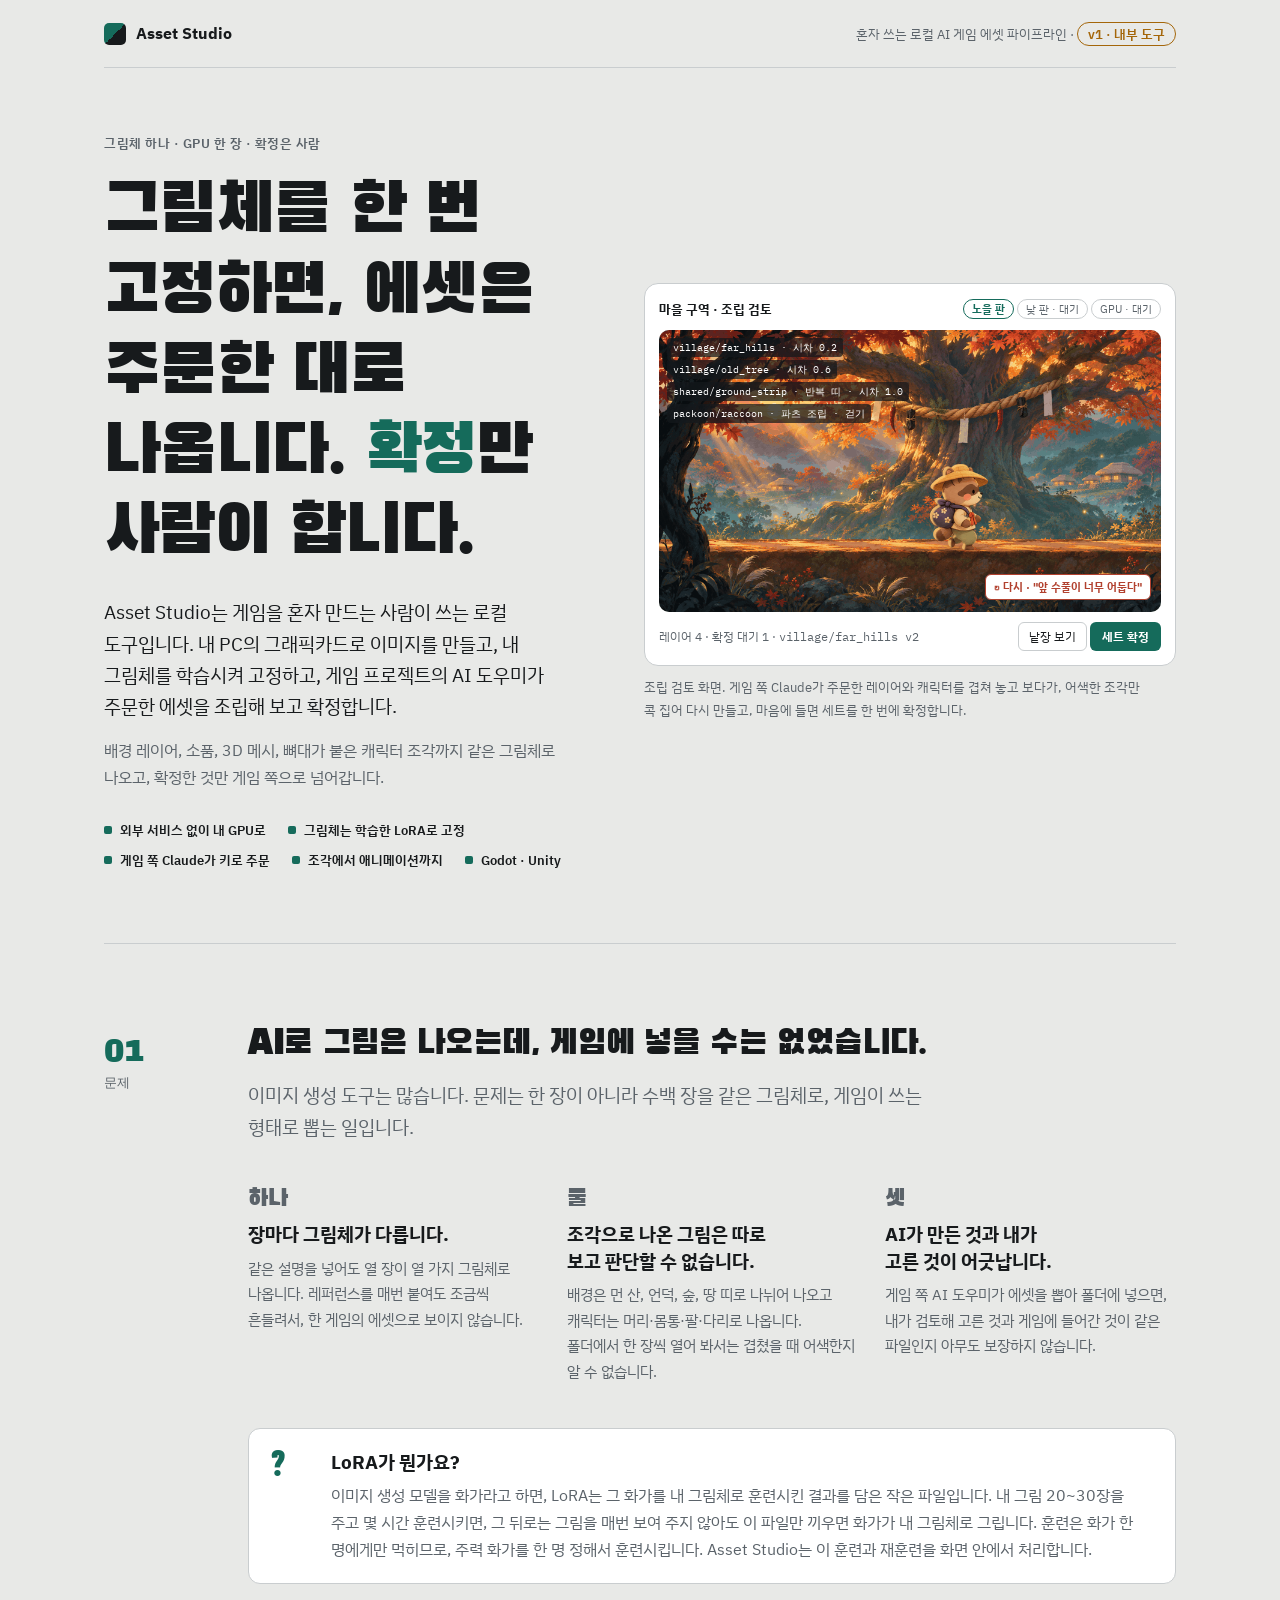
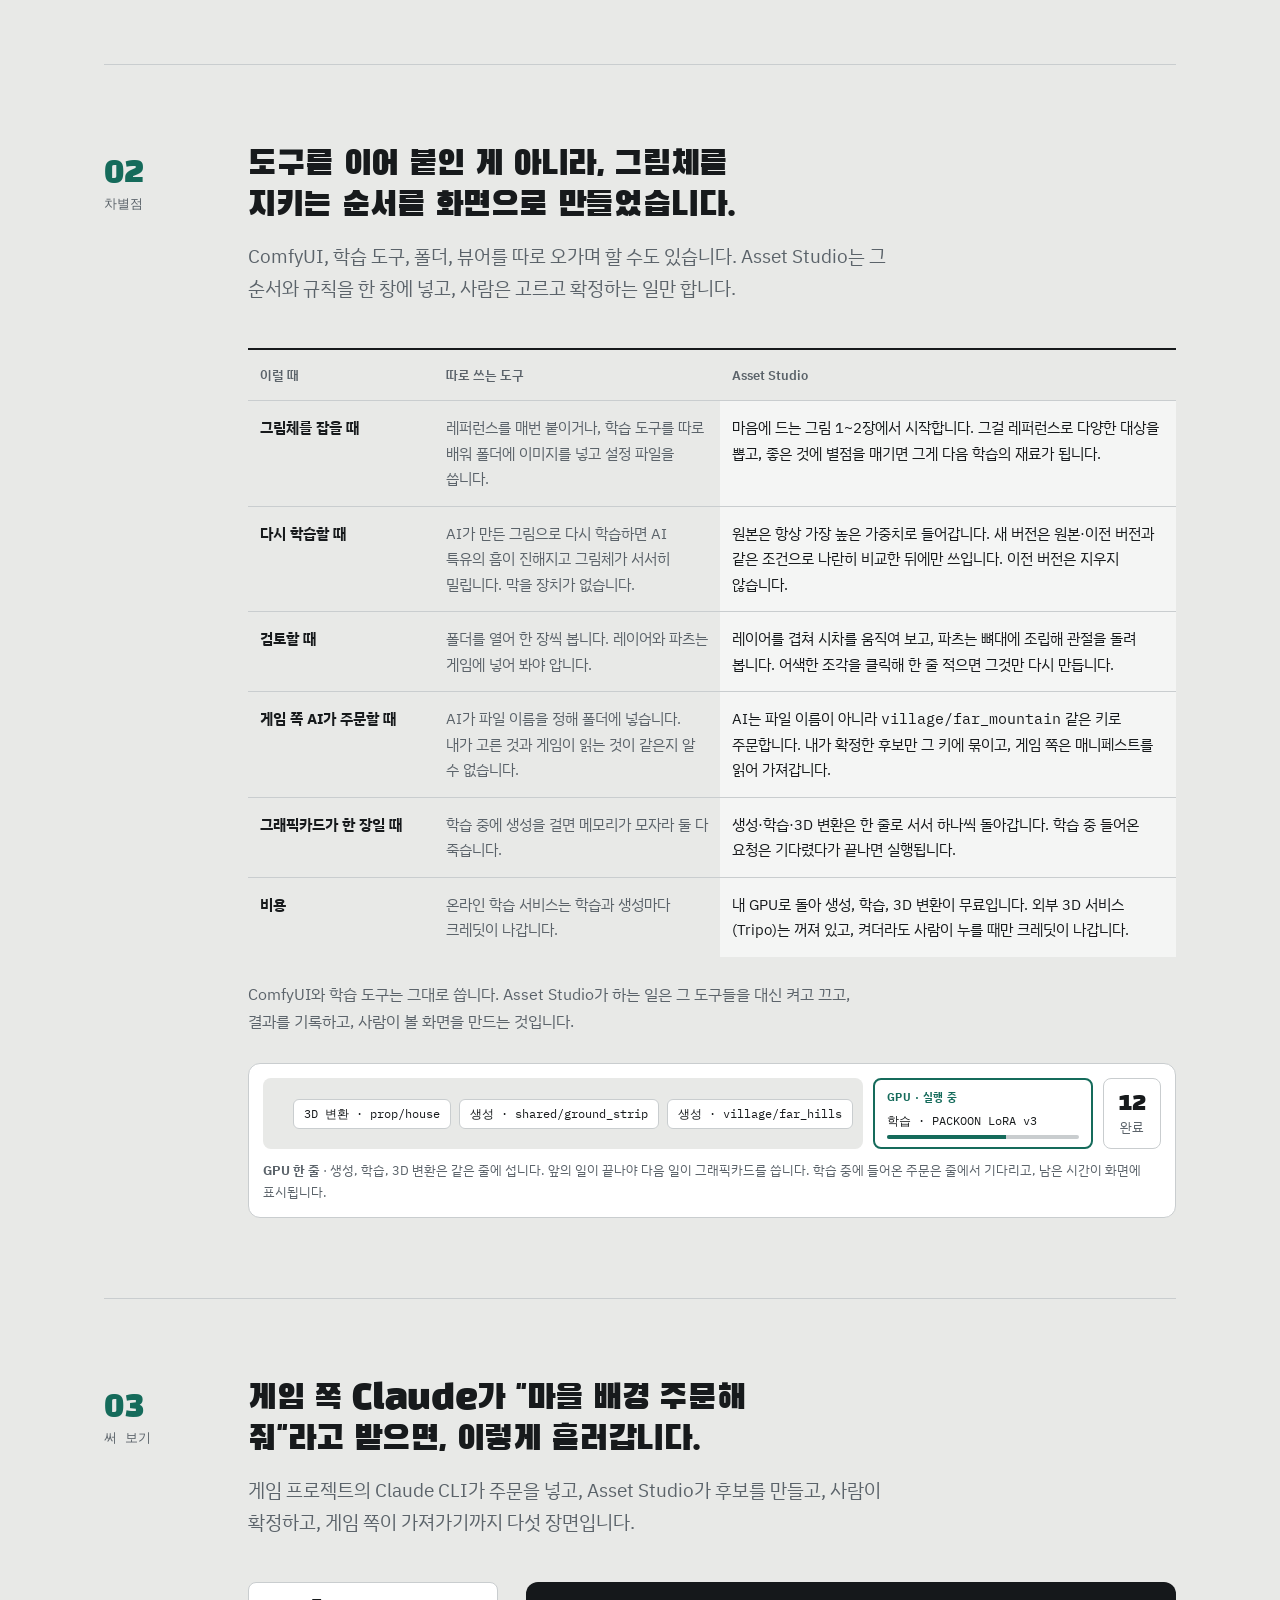
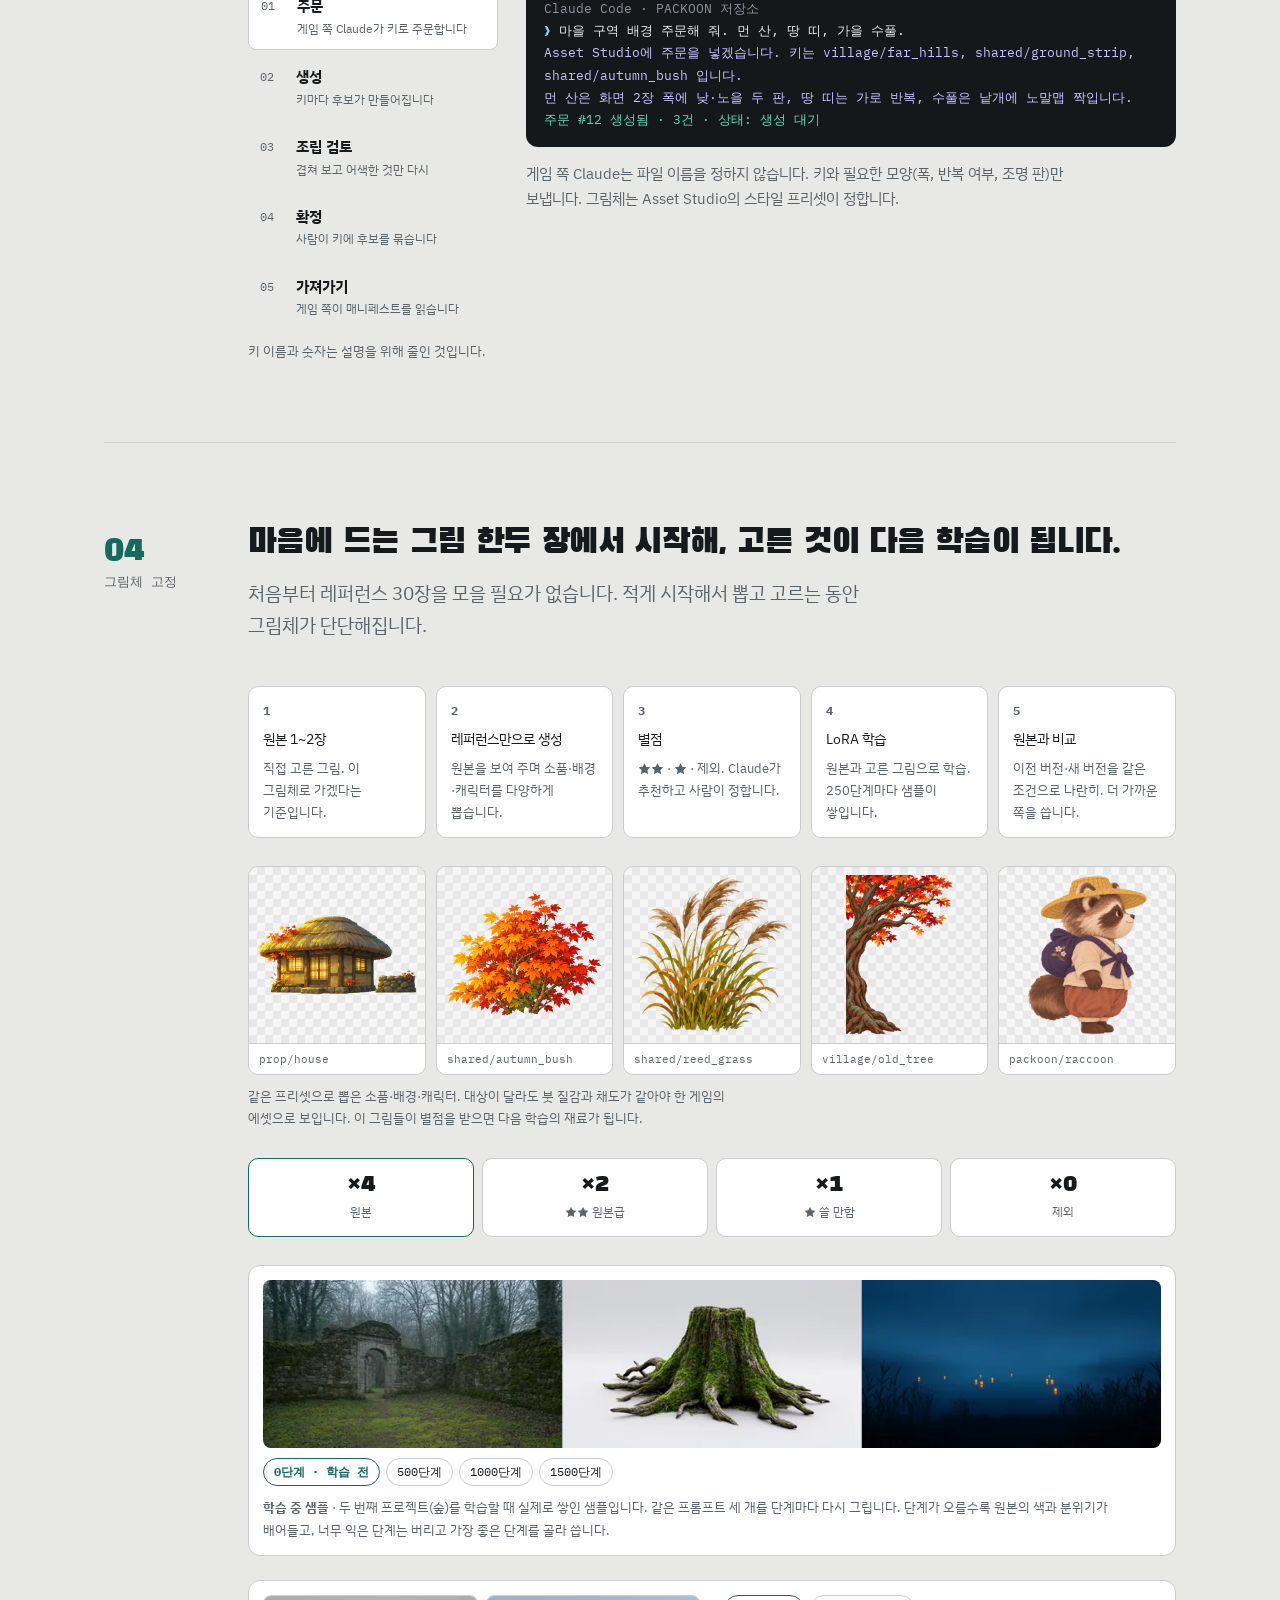
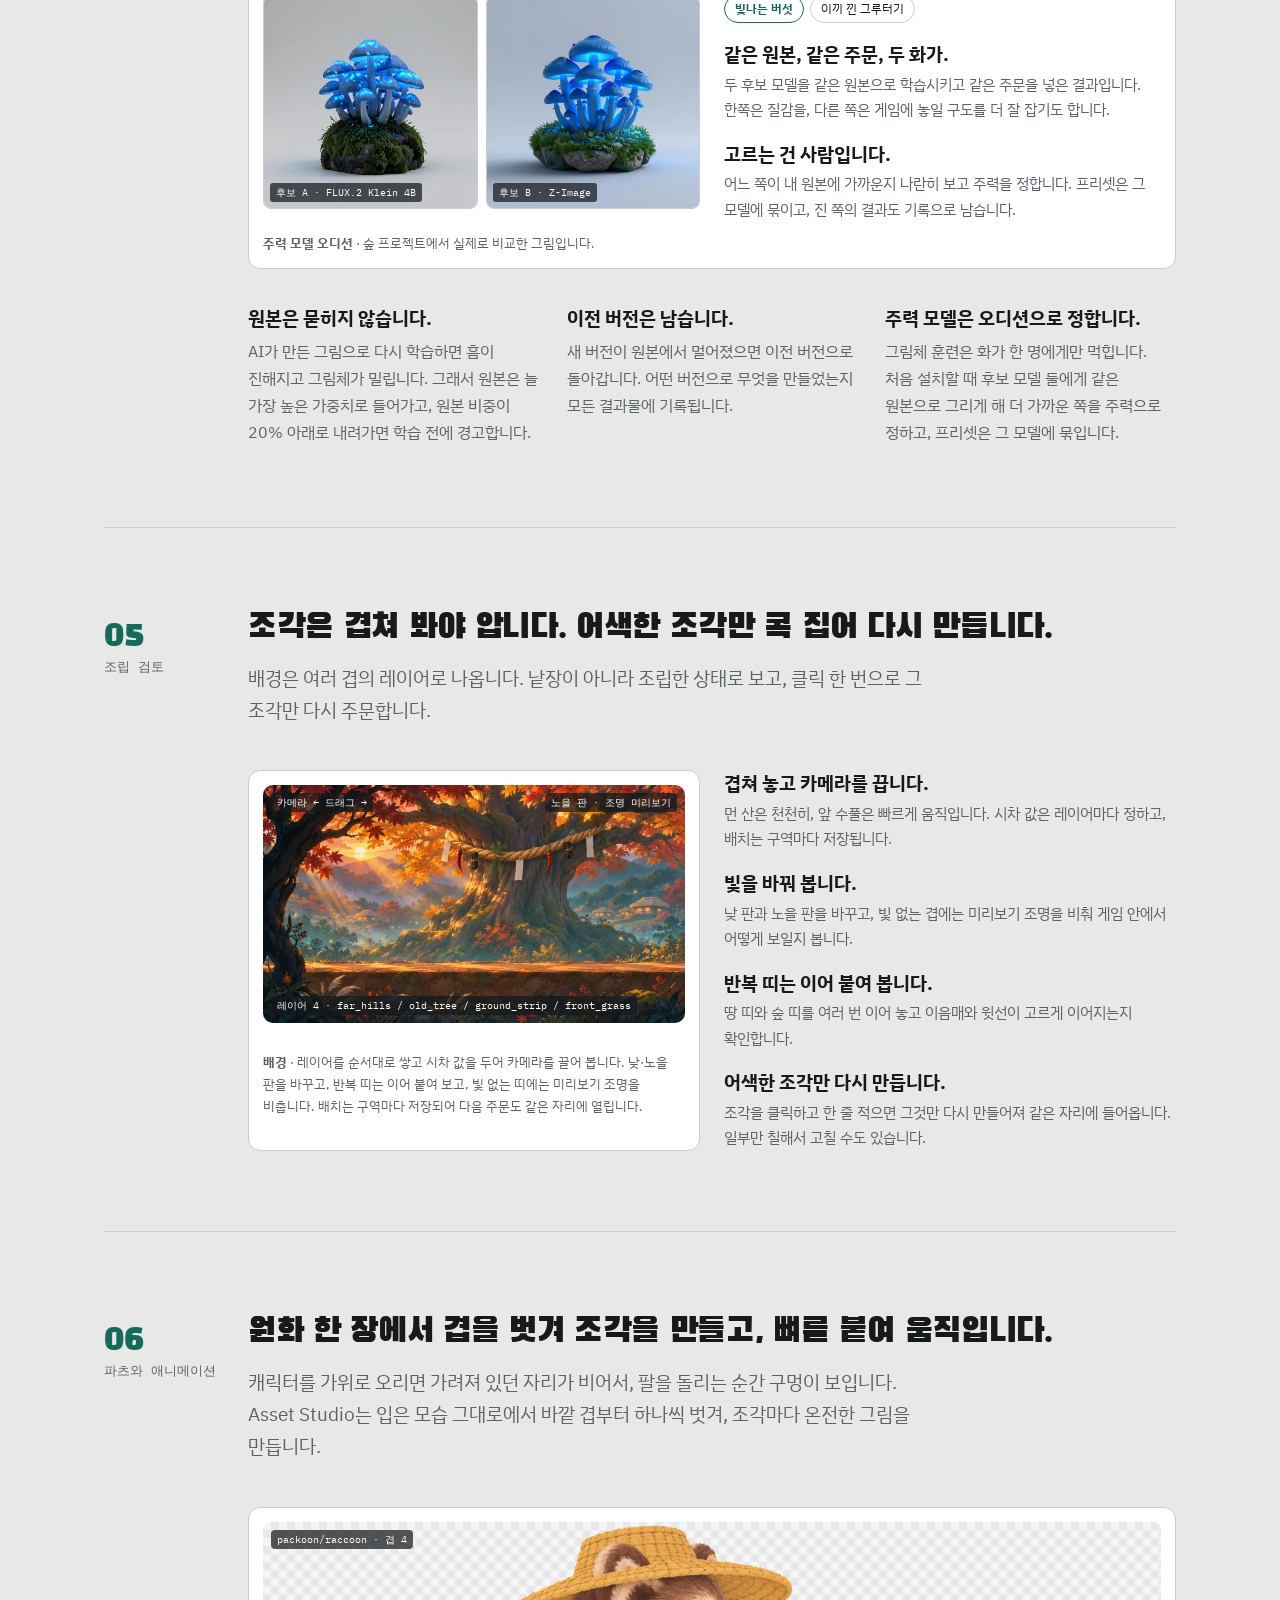
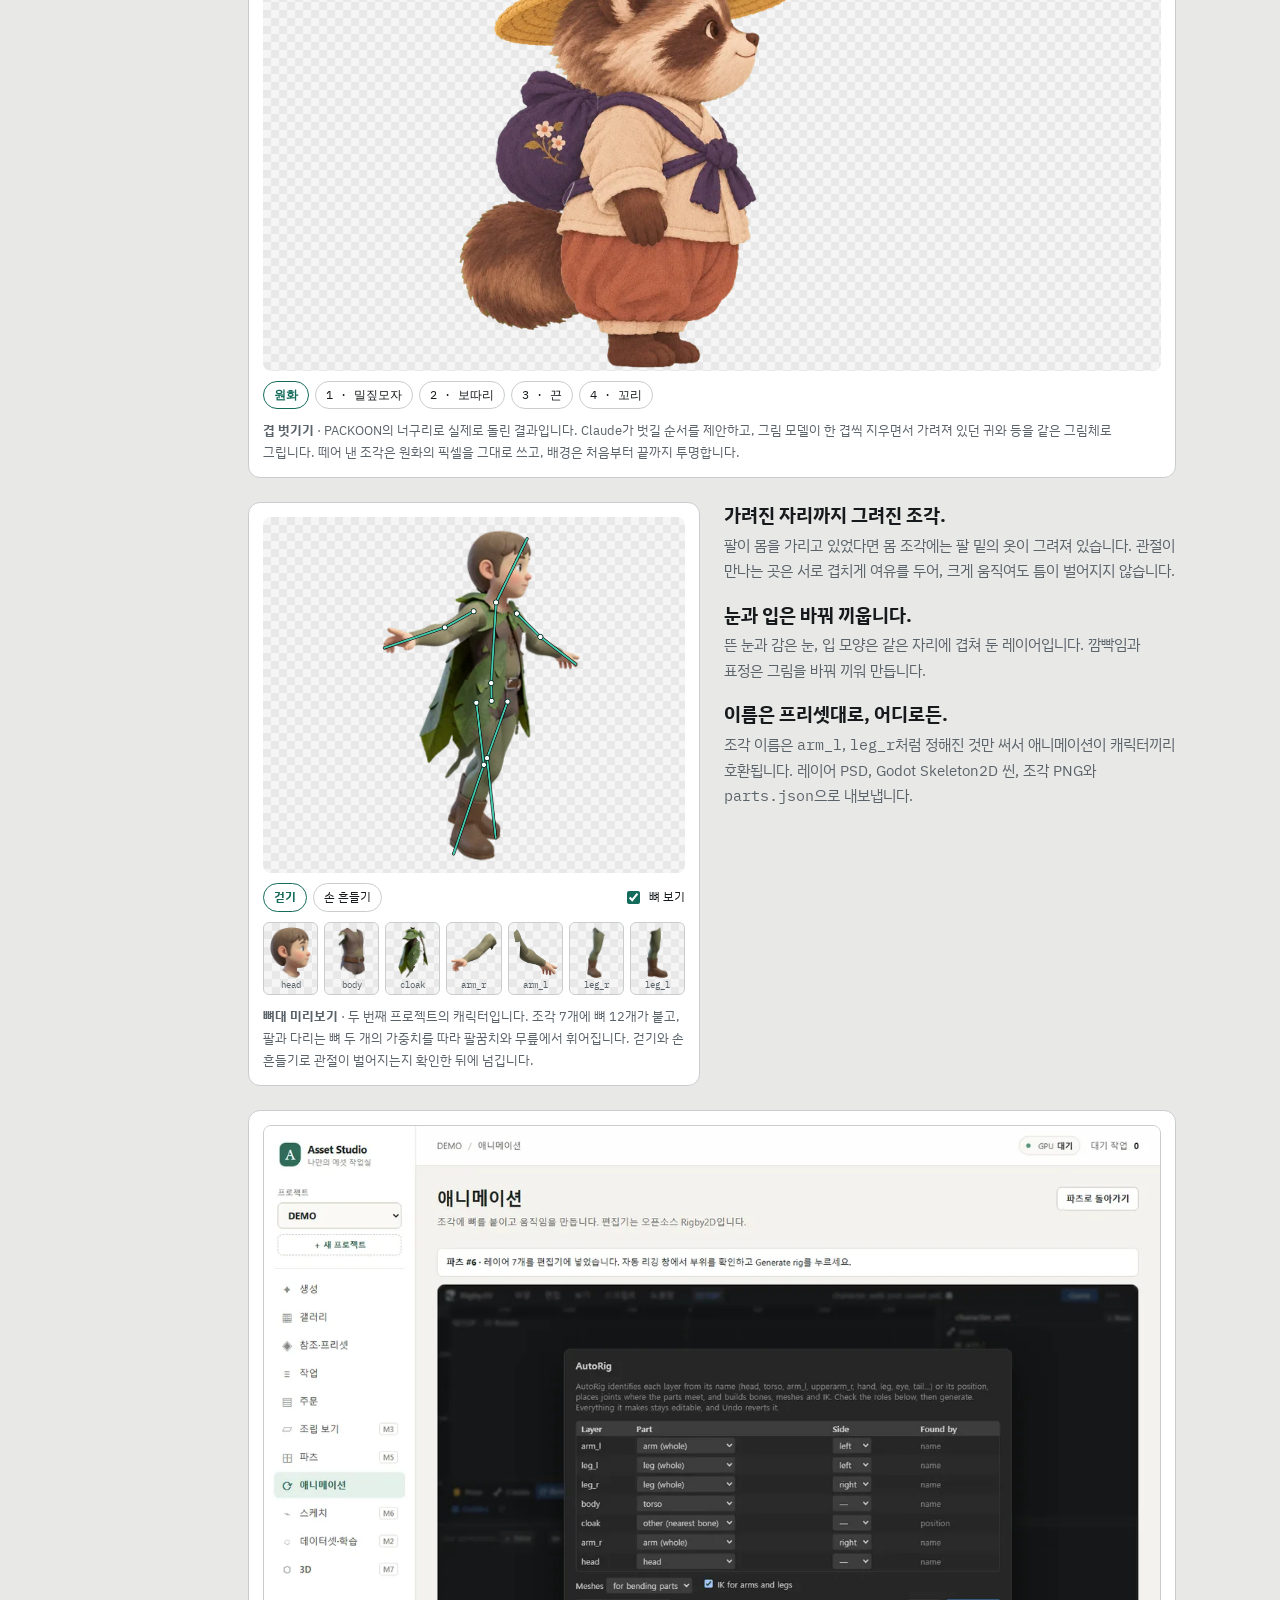
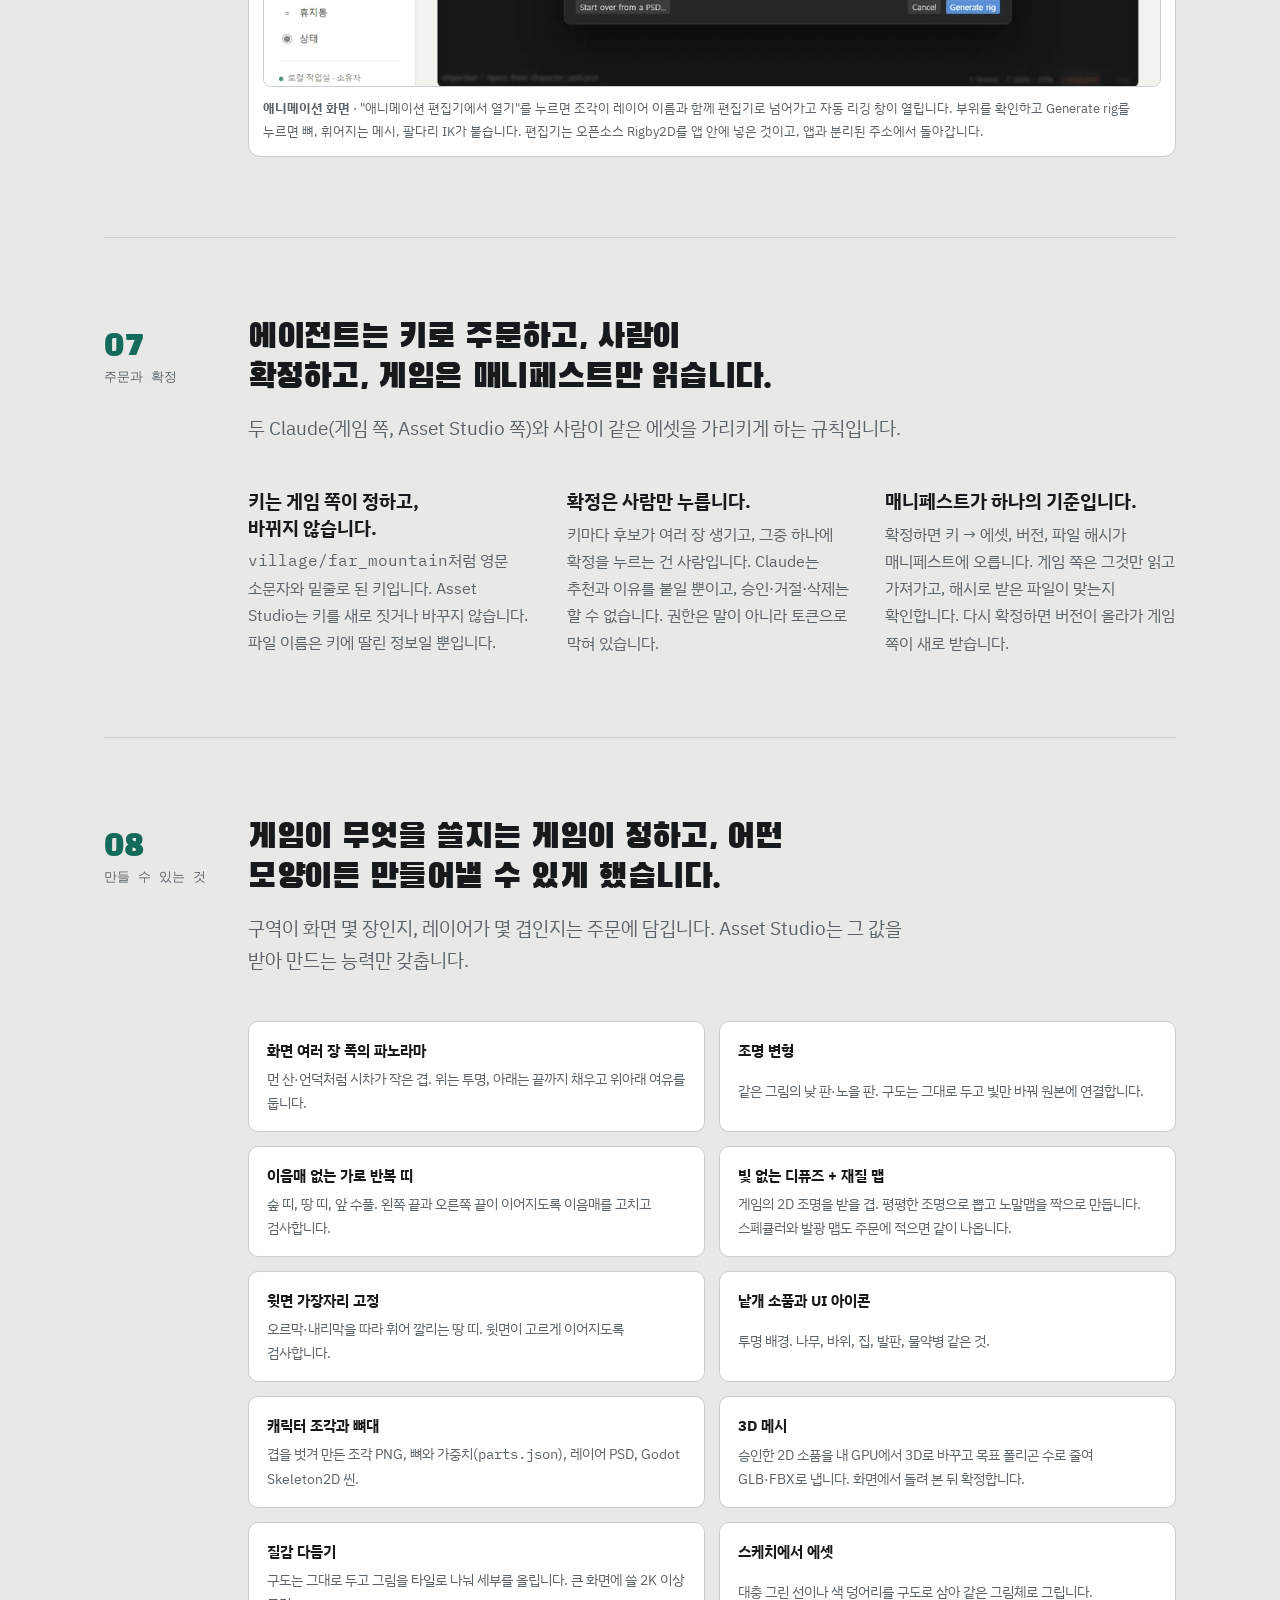
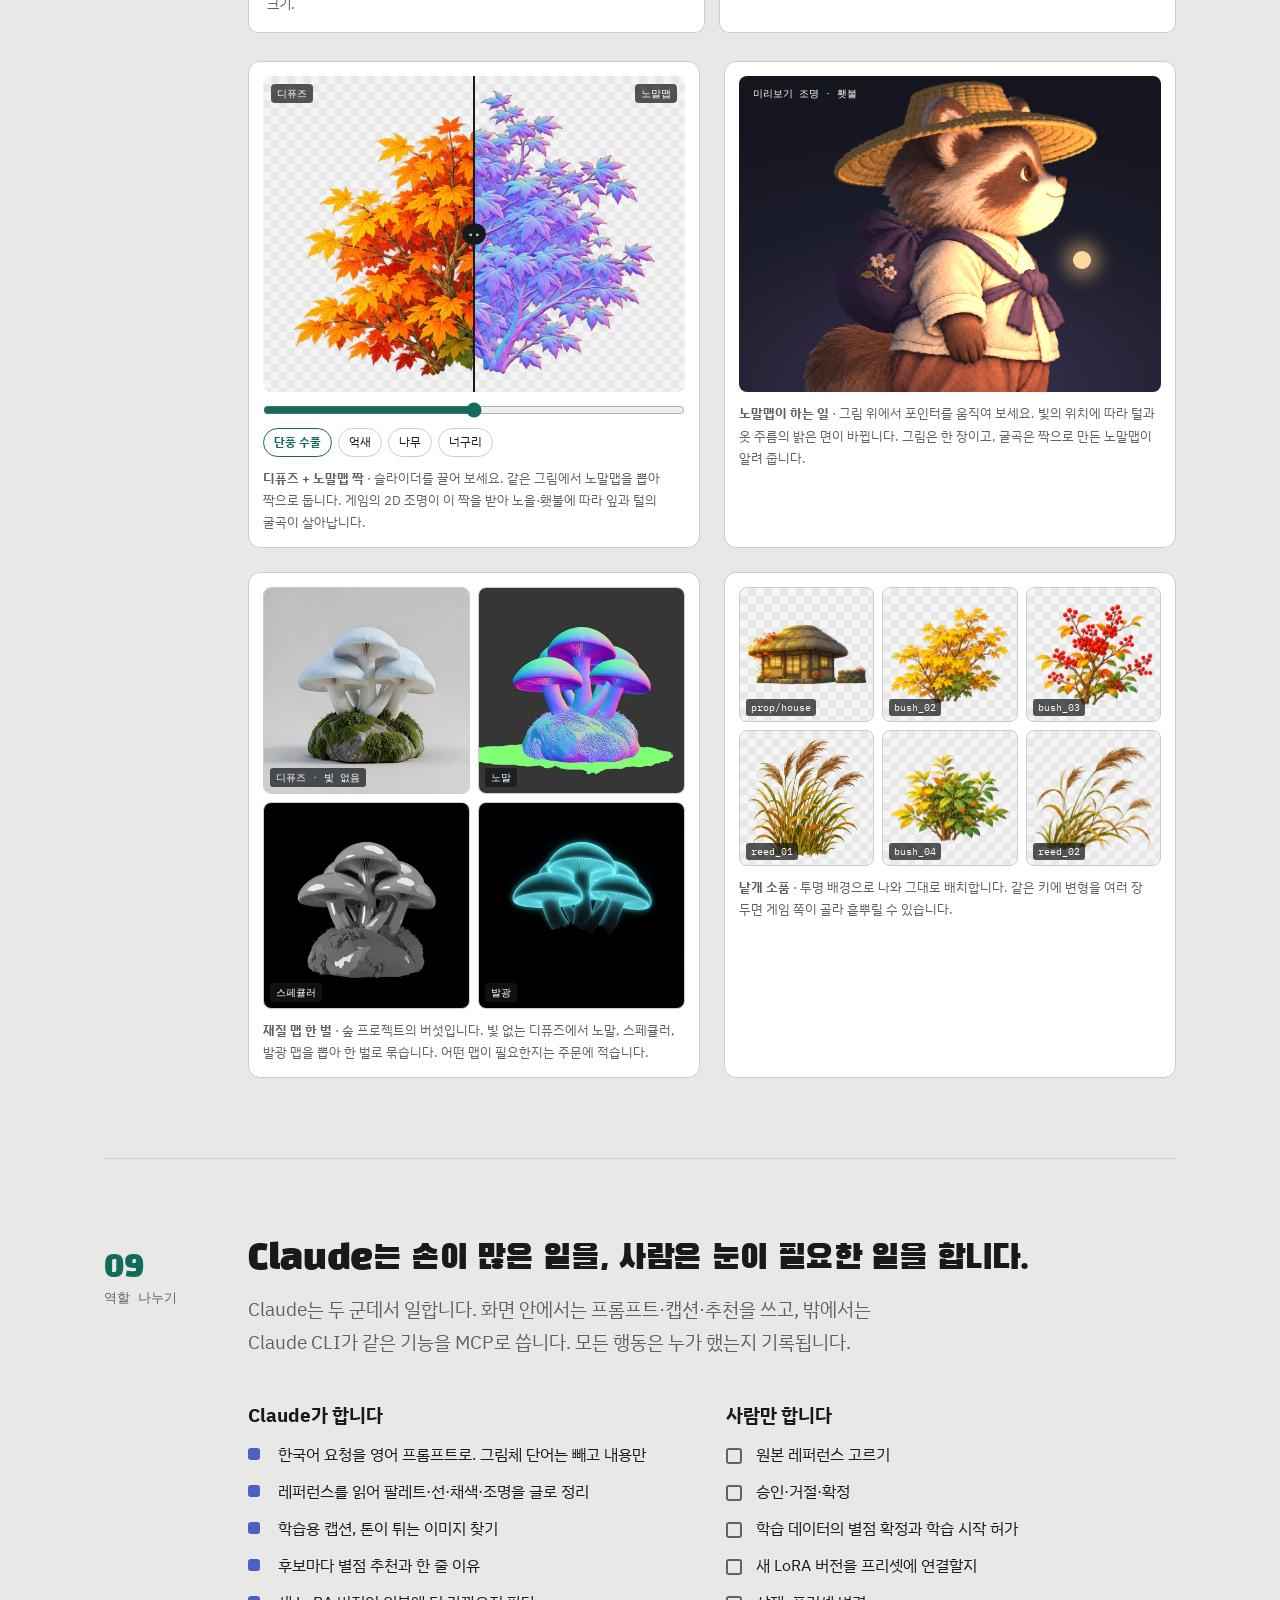
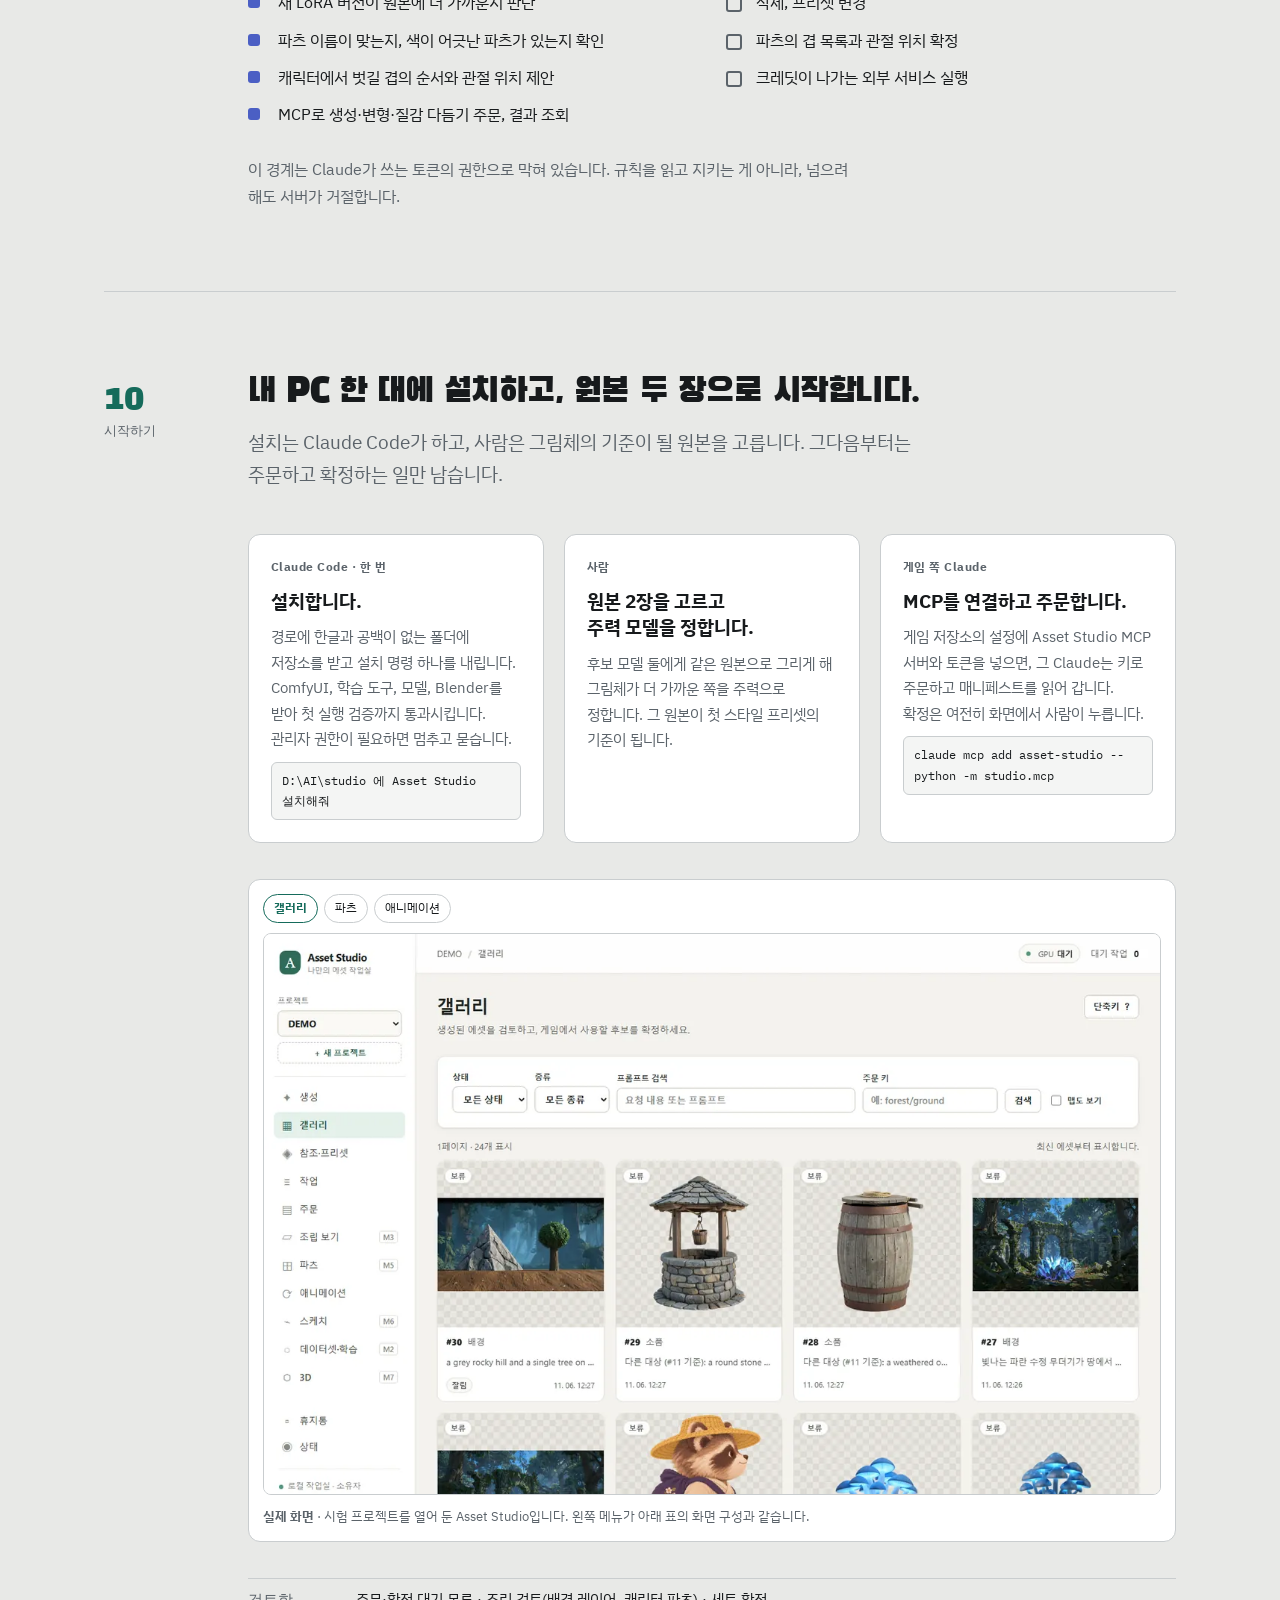
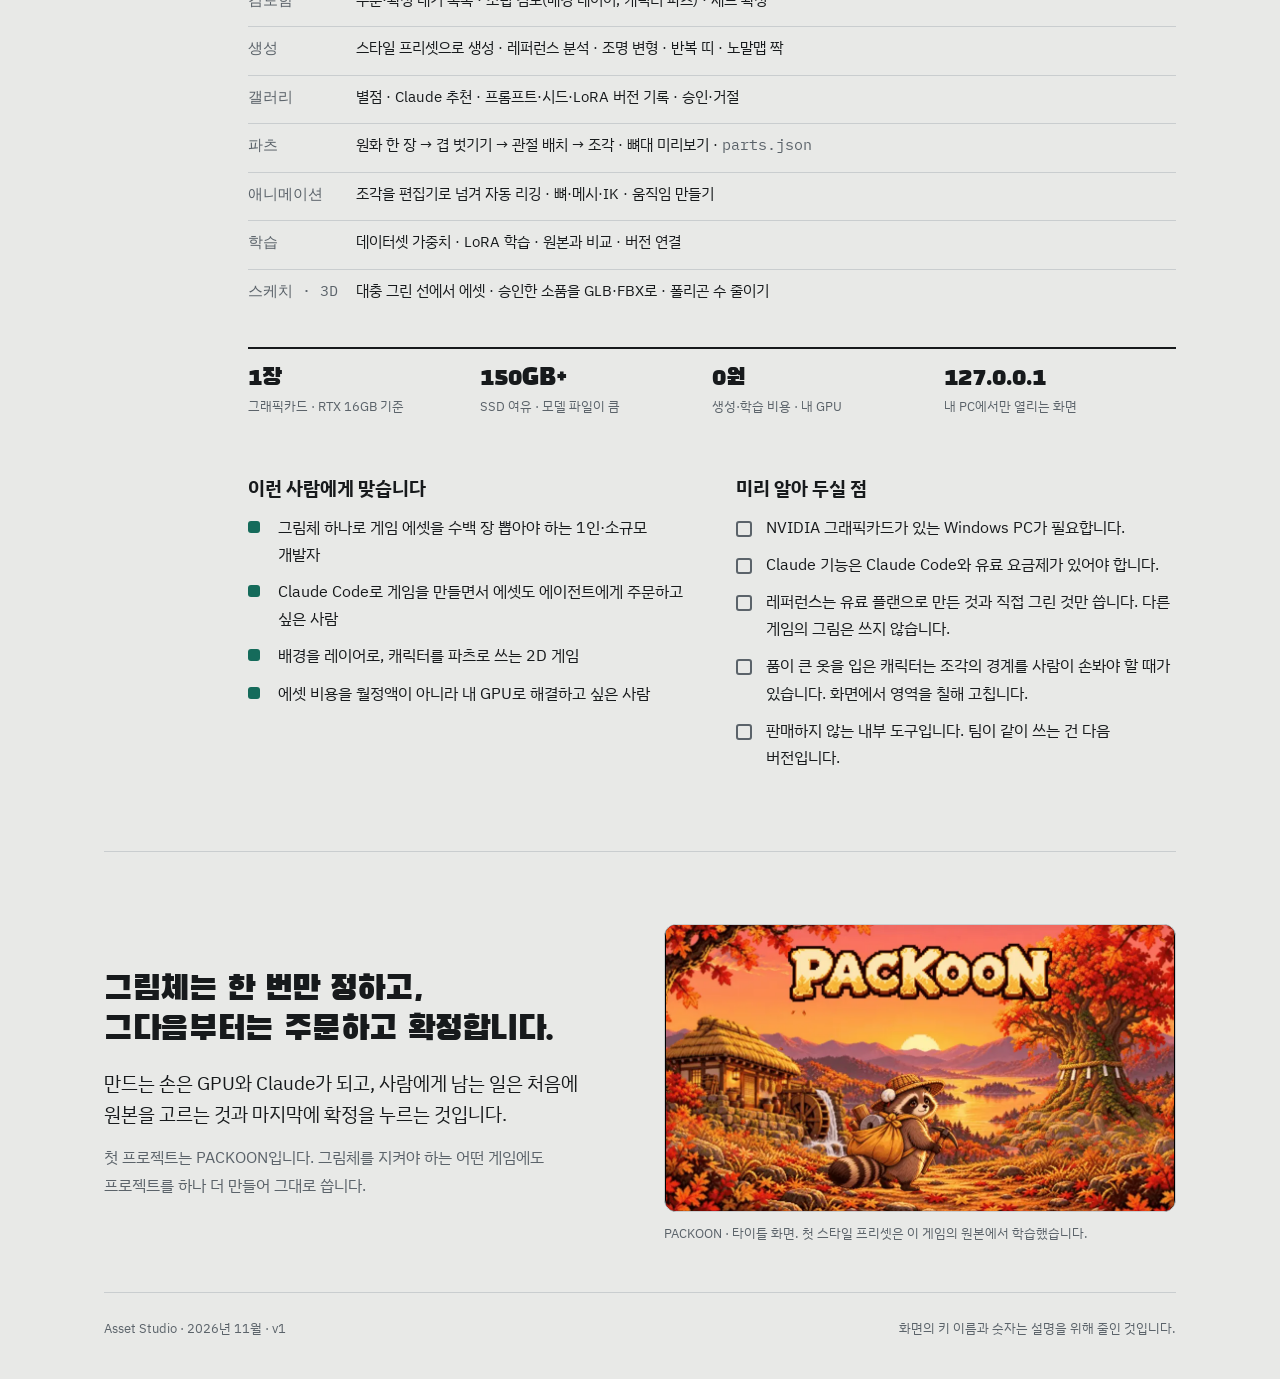
==== commit 4fd783a6: "Update Asset Studio introduction and interactive demos" ====
--- a/asset-studio/index.html
+++ b/asset-studio/index.html
@@ -22,6 +22,7 @@
   --bad: #b2412f;
   --tape: #f4f5f4;
   --claude: #4b5fc4;
+  --check: rgba(0,0,0,.055);
   --font-display: "Black Han Sans", "IBM Plex Sans KR", "Apple SD Gothic Neo", "Malgun Gothic", sans-serif;
   --font-body: "IBM Plex Sans KR", "Apple SD Gothic Neo", "Malgun Gothic", sans-serif;
   --font-mono: "IBM Plex Mono", ui-monospace, "Cascadia Mono", Consolas, monospace;
@@ -34,11 +35,16 @@
   color-scheme: light;
 }
 @media (prefers-color-scheme: dark) {
-  :root {
+  :root:not([data-theme="light"]) {
     --bg: #121416; --surface: #1a1d20; --ink: #e8eaec; --muted: #9ba3aa; --line: #2d3236;
     --stamp: #3fcbb0; --stamp-ink: #071a15; --warn: #e0ac3a; --bad: #ec7b66; --tape: #22262a; --claude: #8d9cf0;
-    color-scheme: dark;
+    --check: rgba(255,255,255,.05); color-scheme: dark;
   }
+}
+:root[data-theme="dark"] {
+    --bg: #121416; --surface: #1a1d20; --ink: #e8eaec; --muted: #9ba3aa; --line: #2d3236;
+    --stamp: #3fcbb0; --stamp-ink: #071a15; --warn: #e0ac3a; --bad: #ec7b66; --tape: #22262a; --claude: #8d9cf0;
+    --check: rgba(255,255,255,.05); color-scheme: dark;
 }
 * { box-sizing: border-box; }
 body { margin: 0; background: var(--bg); color: var(--ink); font-family: var(--font-body); font-size: var(--step-0); line-height: 1.7; word-break: keep-all; overflow-wrap: break-word; }
@@ -88,8 +94,7 @@
 .ghost { background: transparent; color: var(--ink); border: 1px solid var(--line); border-radius: 6px; padding: 5px 10px; font-size: 0.75rem; font-family: inherit; cursor: pointer; }
 .caption { font-size: var(--step--1); color: var(--muted); margin-top: 10px; }
 .scene img.full { position: absolute; inset: 0; width: 100%; height: 100%; object-fit: cover; display: block; }
-.checker { background-color: var(--tape); background-image: linear-gradient(45deg, rgba(0,0,0,.055) 25%, transparent 25%, transparent 75%, rgba(0,0,0,.055) 75%), linear-gradient(45deg, rgba(0,0,0,.055) 25%, transparent 25%, transparent 75%, rgba(0,0,0,.055) 75%); background-size: 16px 16px; background-position: 0 0, 8px 8px; }
-@media (prefers-color-scheme: dark) { .checker { background-image: linear-gradient(45deg, rgba(255,255,255,.05) 25%, transparent 25%, transparent 75%, rgba(255,255,255,.05) 75%), linear-gradient(45deg, rgba(255,255,255,.05) 25%, transparent 25%, transparent 75%, rgba(255,255,255,.05) 75%); } }
+.checker { background-color: var(--tape); background-image: linear-gradient(45deg, var(--check) 25%, transparent 25%, transparent 75%, var(--check) 75%), linear-gradient(45deg, var(--check) 25%, transparent 25%, transparent 75%, var(--check) 75%); background-size: 16px 16px; background-position: 0 0, 8px 8px; }
 .strip { display: grid; grid-template-columns: repeat(5, 1fr); gap: 10px; margin-top: 28px; }
 @media (max-width: 760px) { .strip { grid-template-columns: repeat(3, 1fr); } }
 .strip figure { margin: 0; border: 1px solid var(--line); border-radius: 10px; overflow: hidden; display: grid; grid-template-rows: 1fr auto; }
@@ -251,6 +256,71 @@
 .keyart video { width: 100%; aspect-ratio: 16/9; display: block; border-radius: 12px; border: 1px solid var(--line); background: #000; }
 .keyart figcaption { font-size: var(--step--1); color: var(--muted); }
 .foot { display: flex; justify-content: space-between; gap: 16px; flex-wrap: wrap; padding: 24px 0 40px; font-size: var(--step--1); color: var(--muted); border-top: 1px solid var(--line); }
+
+/* 보충: 움직이는 그림 자료 */
+img { max-width: 100%; }
+.fig { margin: 0; background: var(--surface); border: 1px solid var(--line); border-radius: 12px; padding: 14px; display: grid; gap: 10px; align-content: start; }
+.fig figcaption { font-size: var(--step--1); color: var(--muted); }
+.fig + .show, .show + .fig { margin-top: 24px; }
+.ptabs.mono button { font-family: var(--font-mono); }
+/* GPU 한 줄 */
+.lane { margin-top: 28px; }
+.lane-row { display: grid; grid-template-columns: 1fr auto auto; gap: 10px; align-items: stretch; font-size: 0.8125rem; }
+@media (max-width: 700px) { .lane-row { grid-template-columns: 1fr; } }
+.lane-q { display: flex; gap: 8px; align-items: center; justify-content: flex-end; overflow: hidden; background: var(--bg); border-radius: 8px; padding: 10px; min-height: 52px; }
+.job { white-space: nowrap; border: 1px solid var(--line); background: var(--surface); border-radius: 6px; padding: 4px 10px; font-family: var(--font-mono); font-size: 0.75rem; }
+.job.t { border-color: var(--warn); color: var(--warn); }
+.lane-q.nudge .job { animation: nudge .5s ease; }
+@keyframes nudge { from { transform: translateX(-28px); opacity: .5; } to { transform: none; opacity: 1; } }
+.lane-gpu { min-width: 220px; border: 2px solid var(--stamp); border-radius: 8px; padding: 8px 12px; display: grid; gap: 4px; align-content: center; }
+.lane-gpu b { font-size: 0.6875rem; color: var(--stamp); letter-spacing: .04em; }
+.lane-gpu span { font-family: var(--font-mono); font-size: 0.75rem; }
+.lane-bar { height: 4px; border-radius: 2px; background: var(--line); overflow: hidden; }
+.lane-bar i { display: block; height: 100%; width: 62%; background: var(--stamp); }
+.lane-bar i.run { animation: fill 2.4s linear; width: 100%; }
+@keyframes fill { from { width: 0; } to { width: 100%; } }
+.lane-done { border: 1px solid var(--line); border-radius: 8px; padding: 8px 14px; display: grid; align-content: center; text-align: center; color: var(--muted); }
+.lane-done b { font-family: var(--font-display); font-weight: 400; font-size: var(--step-2); color: var(--ink); line-height: 1.1; font-variant-numeric: tabular-nums; }
+/* 학습 단계 샘플 */
+.stepsfig .frames { position: relative; aspect-ratio: 1080/202; border-radius: 8px; overflow: hidden; background: var(--bg); }
+.stepsfig .frames img { position: absolute; inset: 0; width: 100%; height: 100%; object-fit: cover; opacity: 0; transition: opacity .5s ease; }
+.stepsfig .frames img.on { opacity: 1; }
+.show figure.wide { grid-column: 1 / -1; }
+/* 오디션 */
+.aud { display: grid; grid-template-columns: 1fr 1fr; gap: 8px; }
+.aud div { position: relative; border-radius: 8px; overflow: hidden; border: 1px solid var(--line); aspect-ratio: 1; }
+.aud img { width: 100%; height: 100%; object-fit: cover; display: block; }
+.aud .tag, .maps .tag { position: absolute; left: 6px; bottom: 6px; font-family: var(--font-mono); font-size: 0.625rem; background: rgba(20,24,28,.72); color: #fff; padding: 1px 6px; border-radius: 3px; }
+/* 조립 검토: 하는 일 */
+.review-list { display: grid; gap: 18px; align-content: start; }
+.review-list p { color: var(--muted); font-size: 0.9375rem; margin-top: 4px; }
+/* 겹 벗기기 */
+.peel-stage { position: relative; aspect-ratio: 2/1; border-radius: 8px; overflow: hidden; }
+.peel-stage img { position: absolute; top: 0; left: 21.2%; width: 38.4%; height: 100%; object-fit: contain; transition: transform .8s cubic-bezier(.3,.7,.2,1); pointer-events: none; }
+.peel-stage img.off[data-to="r"] { transform: translateX(105%); }
+.peel-stage img.off[data-to="l"] { transform: translateX(-55%); }
+.peel-stage .lbl { top: 8px; }
+/* 뼈대 미리보기 */
+.rig-stage { position: relative; border-radius: 8px; overflow: hidden; display: grid; place-items: center; padding: 8px 0; }
+.rig-stage canvas { height: 340px; max-width: 100%; width: auto; display: block; }
+.rig-ctl { display: flex; gap: 10px 16px; flex-wrap: wrap; align-items: center; justify-content: space-between; }
+.rig-ctl label { font-size: 0.75rem; display: flex; gap: 6px; align-items: center; cursor: pointer; }
+.rig-ctl input { accent-color: var(--stamp); }
+.pieces { display: grid; grid-template-columns: repeat(7, 1fr); gap: 6px; }
+.pieces div { border: 1px solid var(--line); border-radius: 6px; aspect-ratio: 3/4; position: relative; overflow: hidden; }
+.pieces img { position: absolute; inset: 4px 4px 16px; width: calc(100% - 8px); height: calc(100% - 20px); object-fit: contain; }
+.pieces span { position: absolute; left: 0; right: 0; bottom: 2px; text-align: center; font-family: var(--font-mono); font-size: 0.5625rem; color: var(--muted); }
+.shotimg { width: 100%; display: block; border-radius: 8px; border: 1px solid var(--line); }
+/* 빛 움직이기 */
+.light-stage { position: relative; border-radius: 8px; overflow: hidden; background: radial-gradient(120% 90% at 50% 100%, #3a3350 0%, #1c1d2b 60%, #14151f 100%); display: grid; place-items: center; aspect-ratio: 4/3; touch-action: pan-y; cursor: crosshair; }
+.light-stage canvas, .light-stage img { height: 100%; width: auto; max-width: 100%; display: block; object-fit: contain; }
+.light-dot { position: absolute; width: 18px; height: 18px; margin: -9px 0 0 -9px; border-radius: 50%; background: #ffd9a0; box-shadow: 0 0 18px 8px rgba(255,200,130,.55); pointer-events: none; left: 70%; top: 25%; }
+.light-stage .lbl { top: 8px; }
+/* 맵 세트 */
+.maps { display: grid; grid-template-columns: 1fr 1fr; gap: 8px; }
+.maps div { position: relative; border-radius: 8px; overflow: hidden; border: 1px solid var(--line); aspect-ratio: 1; }
+.maps img { width: 100%; height: 100%; object-fit: cover; display: block; }
+@media (prefers-reduced-motion: reduce) { .peel-stage img, .stepsfig .frames img { transition: none; } .lane-q.nudge .job, .lane-bar i.run { animation: none; } }
 </style>
 </head>
 <body>
@@ -266,11 +336,12 @@
     <div class="eyebrow">그림체 하나 · GPU 한 장 · 확정은 사람</div>
     <h1>그림체를 한 번 고정하면, 에셋은 주문한 대로 나옵니다. <span class="hl">확정</span>만 사람이 합니다.</h1>
     <p class="lede">Asset Studio는 게임을 혼자 만드는 사람이 쓰는 로컬 도구입니다. 내 PC의 그래픽카드로 이미지를 만들고, 내 그림체를 학습시켜 고정하고, 게임 프로젝트의 AI 도우미가 주문한 에셋을 조립해 보고 확정합니다.</p>
-    <p class="muted">배경 레이어, 캐릭터 파츠, 소품, 3D 메시까지 같은 그림체로 나오고, 확정한 것만 게임 쪽으로 넘어갑니다.</p>
+    <p class="muted">배경 레이어, 소품, 3D 메시, 뼈대가 붙은 캐릭터 조각까지 같은 그림체로 나오고, 확정한 것만 게임 쪽으로 넘어갑니다.</p>
     <ul class="facts">
       <li>외부 서비스 없이 내 GPU로</li>
       <li>그림체는 학습한 LoRA로 고정</li>
       <li>게임 쪽 Claude가 키로 주문</li>
+      <li>조각에서 애니메이션까지</li>
       <li>Godot · Unity</li>
     </ul>
   </div>
@@ -342,10 +413,18 @@
         <tr><td>검토할 때</td><td>폴더를 열어 한 장씩 봅니다. 레이어와 파츠는 게임에 넣어 봐야 압니다.</td><td>레이어를 겹쳐 시차를 움직여 보고, 파츠는 뼈대에 조립해 관절을 돌려 봅니다. 어색한 조각을 클릭해 한 줄 적으면 그것만 다시 만듭니다.</td></tr>
         <tr><td>게임 쪽 AI가 주문할 때</td><td>AI가 파일 이름을 정해 폴더에 넣습니다. 내가 고른 것과 게임이 읽는 것이 같은지 알 수 없습니다.</td><td>AI는 파일 이름이 아니라 <code>village/far_mountain</code> 같은 키로 주문합니다. 내가 확정한 후보만 그 키에 묶이고, 게임 쪽은 매니페스트를 읽어 가져갑니다.</td></tr>
         <tr><td>그래픽카드가 한 장일 때</td><td>학습 중에 생성을 걸면 메모리가 모자라 둘 다 죽습니다.</td><td>생성·학습·3D 변환은 한 줄로 서서 하나씩 돌아갑니다. 학습 중 들어온 요청은 기다렸다가 끝나면 실행됩니다.</td></tr>
-        <tr><td>비용</td><td>온라인 학습 서비스는 학습과 생성마다 크레딧이 나갑니다.</td><td>내 GPU로 돌아 생성과 학습이 무료입니다. 3D 외주(Tripo)만 사람이 누를 때 크레딧이 나갑니다.</td></tr>
+        <tr><td>비용</td><td>온라인 학습 서비스는 학습과 생성마다 크레딧이 나갑니다.</td><td>내 GPU로 돌아 생성, 학습, 3D 변환이 무료입니다. 외부 3D 서비스(Tripo)는 꺼져 있고, 켜더라도 사람이 누를 때만 크레딧이 나갑니다.</td></tr>
       </tbody>
     </table>
     <p class="muted" style="margin-top:24px">ComfyUI와 학습 도구는 그대로 씁니다. Asset Studio가 하는 일은 그 도구들을 대신 켜고 끄고, 결과를 기록하고, 사람이 볼 화면을 만드는 것입니다.</p>
+    <figure class="fig lane" id="lane">
+      <div class="lane-row">
+        <div class="lane-q" id="laneQ" aria-label="대기 줄"><span class="job">3D 변환 · prop/house</span><span class="job">생성 · shared/ground_strip</span><span class="job">생성 · village/far_hills</span></div>
+        <div class="lane-gpu"><b>GPU · 실행 중</b><span id="laneNow">학습 · PACKOON LoRA v3</span><div class="lane-bar"><i id="laneBar"></i></div></div>
+        <div class="lane-done"><b id="laneDone">12</b>완료</div>
+      </div>
+      <figcaption><b>GPU 한 줄</b> · 생성, 학습, 3D 변환은 같은 줄에 섭니다. 앞의 일이 끝나야 다음 일이 그래픽카드를 씁니다. 학습 중에 들어온 주문은 줄에서 기다리고, 남은 시간이 화면에 표시됩니다.</figcaption>
+    </figure>
   </div>
 </section>
 
@@ -466,6 +545,40 @@
       <div><b>×1</b><span>★ 쓸 만함</span></div>
       <div><b>×0</b><span>제외</span></div>
     </div>
+    <div class="show">
+      <figure class="stepsfig wide" id="stepsfig">
+        <div class="frames">
+          <img class="on" src="img/steps_0.webp" alt="학습 전 모델이 그린 유적, 그루터기, 등불 호수">
+          <img src="img/steps_500.webp" alt="500단계 샘플">
+          <img src="img/steps_1000.webp" alt="1000단계 샘플">
+          <img src="img/steps_1500.webp" alt="1500단계 샘플">
+        </div>
+        <div class="ptabs mono" id="stepTabs">
+          <button type="button" aria-pressed="true" data-i="0">0단계 · 학습 전</button>
+          <button type="button" data-i="1">500단계</button>
+          <button type="button" data-i="2">1000단계</button>
+          <button type="button" data-i="3">1500단계</button>
+        </div>
+        <figcaption><b>학습 중 샘플</b> · 두 번째 프로젝트(숲)를 학습할 때 실제로 쌓인 샘플입니다. 같은 프롬프트 세 개를 단계마다 다시 그립니다. 단계가 오를수록 원본의 색과 분위기가 배어들고, 너무 익은 단계는 버리고 가장 좋은 단계를 골라 씁니다.</figcaption>
+      </figure>
+      <figure class="wide" id="audfig">
+        <div class="show" style="margin-top:0">
+          <div class="aud">
+            <div><img id="audA" src="img/audition_mushrooms_klein.webp" alt="후보 A가 그린 빛나는 버섯"><span class="tag">후보 A · FLUX.2 Klein 4B</span></div>
+            <div><img id="audB" src="img/audition_mushrooms_zimage.webp" alt="후보 B가 그린 빛나는 버섯"><span class="tag">후보 B · Z-Image</span></div>
+          </div>
+          <div class="review-list">
+            <div class="ptabs" id="audTabs">
+              <button type="button" aria-pressed="true" data-a="img/audition_mushrooms_klein.webp" data-b="img/audition_mushrooms_zimage.webp">빛나는 버섯</button>
+              <button type="button" data-a="img/audition_stump_klein.webp" data-b="img/audition_stump_zimage.webp">이끼 낀 그루터기</button>
+            </div>
+            <div><h3>같은 원본, 같은 주문, 두 화가.</h3><p>두 후보 모델을 같은 원본으로 학습시키고 같은 주문을 넣은 결과입니다. 한쪽은 질감을, 다른 쪽은 게임에 놓일 구도를 더 잘 잡기도 합니다.</p></div>
+            <div><h3>고르는 건 사람입니다.</h3><p>어느 쪽이 내 원본에 가까운지 나란히 보고 주력을 정합니다. 프리셋은 그 모델에 묶이고, 진 쪽의 결과도 기록으로 남습니다.</p></div>
+          </div>
+        </div>
+        <figcaption><b>주력 모델 오디션</b> · 숲 프로젝트에서 실제로 비교한 그림입니다.</figcaption>
+      </figure>
+    </div>
     <div class="extra">
       <div><h3>원본은 묻히지 않습니다.</h3><p>AI가 만든 그림으로 다시 학습하면 흠이 진해지고 그림체가 밀립니다. 그래서 원본은 늘 가장 높은 가중치로 들어가고, 원본 비중이 20% 아래로 내려가면 학습 전에 경고합니다.</p></div>
       <div><h3>이전 버전은 남습니다.</h3><p>새 버전이 원본에서 멀어졌으면 이전 버전으로 돌아갑니다. 어떤 버전으로 무엇을 만들었는지 모든 결과물에 기록됩니다.</p></div>
@@ -479,7 +592,7 @@
     <div class="ch-num"><b>05</b>조립 검토</div>
     <div>
       <h2>조각은 겹쳐 봐야 압니다. 어색한 조각만 콕 집어 다시 만듭니다.</h2>
-      <p class="muted">배경은 레이어로, 캐릭터는 파츠로 나옵니다. 낱장이 아니라 조립한 상태로 보고, 클릭 한 번으로 그 조각만 다시 주문합니다.</p>
+      <p class="muted">배경은 여러 겹의 레이어로 나옵니다. 낱장이 아니라 조립한 상태로 보고, 클릭 한 번으로 그 조각만 다시 주문합니다.</p>
     </div>
   </div>
   <div class="ch-body">
@@ -493,21 +606,80 @@
         </div>
         <figcaption><b>배경</b> · 레이어를 순서대로 쌓고 시차 값을 두어 카메라를 끌어 봅니다. 낮·노을 판을 바꾸고, 반복 띠는 이어 붙여 보고, 빛 없는 띠에는 미리보기 조명을 비춥니다. 배치는 구역마다 저장되어 다음 주문도 같은 자리에 열립니다.</figcaption>
       </figure>
-      <figure>
-        <div class="steps3">
-          <figure><img src="img/char_green.webp" alt="A포즈 원본, 크로마키 배경"><figcaption>1 · 원본 (크로마키)</figcaption></figure>
-          <figure><img src="img/parts_sheet.webp" alt="파츠 시트: 모자, 머리, 귀, 보따리, 몸통, 꼬리, 팔, 다리"><figcaption>2 · 파츠 시트</figcaption></figure>
-          <figure><img src="img/face_sheet.webp" alt="표정 시트: 눈과 입 변형"><figcaption>3 · 표정 시트</figcaption></figure>
-        </div>
-        <figcaption><b>캐릭터</b> · A포즈 한 장에서 파츠 시트를 만들어 머리·몸통·팔·다리로 나눕니다. 마스킹 없이 각 파츠를 온전한 모양으로 다시 그리므로 관절에 가려졌던 부분까지 나옵니다. 뼈대에 조립해 관절을 돌려 보고, 이름은 <code>upper_arm_L</code>처럼 프리셋에 정해진 것만 써서 Godot 애니메이션이 캐릭터끼리 호환됩니다. 눈·입은 표정 시트로 따로 뽑아 바꿔 끼웁니다.</figcaption>
+      <div class="review-list">
+        <div><h3>겹쳐 놓고 카메라를 끕니다.</h3><p>먼 산은 천천히, 앞 수풀은 빠르게 움직입니다. 시차 값은 레이어마다 정하고, 배치는 구역마다 저장됩니다.</p></div>
+        <div><h3>빛을 바꿔 봅니다.</h3><p>낮 판과 노을 판을 바꾸고, 빛 없는 겹에는 미리보기 조명을 비춰 게임 안에서 어떻게 보일지 봅니다.</p></div>
+        <div><h3>반복 띠는 이어 붙여 봅니다.</h3><p>땅 띠와 숲 띠를 여러 번 이어 놓고 이음매와 윗선이 고르게 이어지는지 확인합니다.</p></div>
+        <div><h3>어색한 조각만 다시 만듭니다.</h3><p>조각을 클릭하고 한 줄 적으면 그것만 다시 만들어져 같은 자리에 들어옵니다. 일부만 칠해서 고칠 수도 있습니다.</p></div>
+      </div>
+    </div>
+  </div>
+</section>
+
+<section class="chapter" id="parts">
+  <div class="ch-head">
+    <div class="ch-num"><b>06</b>파츠와 애니메이션</div>
+    <div>
+      <h2>원화 한 장에서 겹을 벗겨 조각을 만들고, 뼈를 붙여 움직입니다.</h2>
+      <p class="muted">캐릭터를 가위로 오리면 가려져 있던 자리가 비어서, 팔을 돌리는 순간 구멍이 보입니다. Asset Studio는 입은 모습 그대로에서 바깥 겹부터 하나씩 벗겨, 조각마다 온전한 그림을 만듭니다.</p>
+    </div>
+  </div>
+  <div class="ch-body">
+    <figure class="fig" id="peel">
+      <div class="peel-stage checker" id="peelStage">
+        <img src="img/peel_body.webp" alt="겹을 모두 벗긴 너구리의 몸">
+        <img src="img/peel_tail.webp" alt="꼬리 조각" data-i="4" data-to="l">
+        <img src="img/peel_straps.webp" alt="보따리 끈 조각" data-i="3" data-to="r">
+        <img src="img/peel_bundle.webp" alt="보따리 조각" data-i="2" data-to="l">
+        <img src="img/peel_hat.webp" alt="밀짚모자 조각" data-i="1" data-to="r">
+        <span class="lbl">packoon/raccoon · 겹 4</span>
+      </div>
+      <div class="ptabs mono" id="peelTabs">
+        <button type="button" aria-pressed="true" data-k="0">원화</button>
+        <button type="button" data-k="1">1 · 밀짚모자</button>
+        <button type="button" data-k="2">2 · 보따리</button>
+        <button type="button" data-k="3">3 · 끈</button>
+        <button type="button" data-k="4">4 · 꼬리</button>
+      </div>
+      <figcaption><b>겹 벗기기</b> · PACKOON의 너구리로 실제로 돌린 결과입니다. Claude가 벗길 순서를 제안하고, 그림 모델이 한 겹씩 지우면서 가려져 있던 귀와 등을 같은 그림체로 그립니다. 떼어 낸 조각은 원화의 픽셀을 그대로 쓰고, 배경은 처음부터 끝까지 투명합니다.</figcaption>
+    </figure>
+    <div class="show">
+      <figure id="rigfig">
+        <div class="rig-stage checker"><canvas id="rigCv" width="478" height="720" role="img" aria-label="숲의 정령이 걷는 애니메이션"></canvas></div>
+        <div class="rig-ctl">
+          <div class="ptabs" id="rigTabs">
+            <button type="button" aria-pressed="true" data-clip="walk">걷기</button>
+            <button type="button" data-clip="wave">손 흔들기</button>
+          </div>
+          <label for="rigBones"><input type="checkbox" id="rigBones" checked> 뼈 보기</label>
+        </div>
+        <div class="pieces" aria-label="나뉜 조각">
+          <div class="checker"><img src="img/piece_head.webp" alt=""><span>head</span></div>
+          <div class="checker"><img src="img/piece_body.webp" alt=""><span>body</span></div>
+          <div class="checker"><img src="img/piece_cloak.webp" alt=""><span>cloak</span></div>
+          <div class="checker"><img src="img/piece_arm_r.webp" alt=""><span>arm_r</span></div>
+          <div class="checker"><img src="img/piece_arm_l.webp" alt=""><span>arm_l</span></div>
+          <div class="checker"><img src="img/piece_leg_r.webp" alt=""><span>leg_r</span></div>
+          <div class="checker"><img src="img/piece_leg_l.webp" alt=""><span>leg_l</span></div>
+        </div>
+        <figcaption><b>뼈대 미리보기</b> · 두 번째 프로젝트의 캐릭터입니다. 조각 7개에 뼈 12개가 붙고, 팔과 다리는 뼈 두 개의 가중치를 따라 팔꿈치와 무릎에서 휘어집니다. 걷기와 손 흔들기로 관절이 벌어지는지 확인한 뒤에 넘깁니다.</figcaption>
       </figure>
-    </div>
+      <div class="review-list">
+        <div><h3>가려진 자리까지 그려진 조각.</h3><p>팔이 몸을 가리고 있었다면 몸 조각에는 팔 밑의 옷이 그려져 있습니다. 관절이 만나는 곳은 서로 겹치게 여유를 두어, 크게 움직여도 틈이 벌어지지 않습니다.</p></div>
+        <div><h3>눈과 입은 바꿔 끼웁니다.</h3><p>뜬 눈과 감은 눈, 입 모양은 같은 자리에 겹쳐 둔 레이어입니다. 깜빡임과 표정은 그림을 바꿔 끼워 만듭니다.</p></div>
+        <div><h3>이름은 프리셋대로, 어디로든.</h3><p>조각 이름은 <code>arm_l</code>, <code>leg_r</code>처럼 정해진 것만 써서 애니메이션이 캐릭터끼리 호환됩니다. 레이어 PSD, Godot Skeleton2D 씬, 조각 PNG와 <code>parts.json</code>으로 내보냅니다.</p></div>
+      </div>
+    </div>
+    <figure class="fig">
+      <img class="shotimg" src="img/screen_animate.webp" alt="애니메이션 화면: 자동 리깅 창에 레이어 일곱 개와 찾은 부위가 표로 나와 있다">
+      <figcaption><b>애니메이션 화면</b> · "애니메이션 편집기에서 열기"를 누르면 조각이 레이어 이름과 함께 편집기로 넘어가고 자동 리깅 창이 열립니다. 부위를 확인하고 Generate rig를 누르면 뼈, 휘어지는 메시, 팔다리 IK가 붙습니다. 편집기는 오픈소스 Rigby2D를 앱 안에 넣은 것이고, 앱과 분리된 주소에서 돌아갑니다.</figcaption>
+    </figure>
   </div>
 </section>
 
 <section class="chapter" id="order">
   <div class="ch-head">
-    <div class="ch-num"><b>06</b>주문과 확정</div>
+    <div class="ch-num"><b>07</b>주문과 확정</div>
     <div>
       <h2>에이전트는 키로 주문하고, 사람이 확정하고, 게임은 매니페스트만 읽습니다.</h2>
       <p class="muted">두 Claude(게임 쪽, Asset Studio 쪽)와 사람이 같은 에셋을 가리키게 하는 규칙입니다.</p>
@@ -524,7 +696,7 @@
 
 <section class="chapter" id="caps">
   <div class="ch-head">
-    <div class="ch-num"><b>07</b>만들 수 있는 것</div>
+    <div class="ch-num"><b>08</b>만들 수 있는 것</div>
     <div>
       <h2>게임이 무엇을 쓸지는 게임이 정하고, 어떤 모양이든 만들어낼 수 있게 했습니다.</h2>
       <p class="muted">구역이 화면 몇 장인지, 레이어가 몇 겹인지는 주문에 담깁니다. Asset Studio는 그 값을 받아 만드는 능력만 갖춥니다.</p>
@@ -535,11 +707,13 @@
       <li><b>화면 여러 장 폭의 파노라마</b><span>먼 산·언덕처럼 시차가 작은 겹. 위는 투명, 아래는 끝까지 채우고 위아래 여유를 둡니다.</span></li>
       <li><b>조명 변형</b><span>같은 그림의 낮 판·노을 판. 구도는 그대로 두고 빛만 바꿔 원본에 연결합니다.</span></li>
       <li><b>이음매 없는 가로 반복 띠</b><span>숲 띠, 땅 띠, 앞 수풀. 왼쪽 끝과 오른쪽 끝이 이어지도록 이음매를 고치고 검사합니다.</span></li>
-      <li><b>빛 없는 디퓨즈 + 노말맵</b><span>게임의 2D 조명을 받을 겹. 평평한 조명으로 뽑고 노말맵을 짝으로 만듭니다.</span></li>
+      <li><b>빛 없는 디퓨즈 + 재질 맵</b><span>게임의 2D 조명을 받을 겹. 평평한 조명으로 뽑고 노말맵을 짝으로 만듭니다. 스페큘러와 발광 맵도 주문에 적으면 같이 나옵니다.</span></li>
       <li><b>윗면 가장자리 고정</b><span>오르막·내리막을 따라 휘어 깔리는 땅 띠. 윗면이 고르게 이어지도록 검사합니다.</span></li>
       <li><b>낱개 소품과 UI 아이콘</b><span>투명 배경. 나무, 바위, 집, 발판, 물약병 같은 것.</span></li>
-      <li><b>캐릭터 파츠 시트</b><span>스켈레톤 애니메이션용 파츠 PNG와 뼈대 정보(<code>parts.json</code>).</span></li>
-      <li><b>3D 메시</b><span>승인한 2D 소품을 3D로 바꾸고 목표 폴리곤 수로 줄여 GLB·FBX로 냅니다. 리깅이 필요하거나 디테일이 중요한 것만 Tripo로 보냅니다.</span></li>
+      <li><b>캐릭터 조각과 뼈대</b><span>겹을 벗겨 만든 조각 PNG, 뼈와 가중치(<code>parts.json</code>), 레이어 PSD, Godot Skeleton2D 씬.</span></li>
+      <li><b>3D 메시</b><span>승인한 2D 소품을 내 GPU에서 3D로 바꾸고 목표 폴리곤 수로 줄여 GLB·FBX로 냅니다. 화면에서 돌려 본 뒤 확정합니다.</span></li>
+      <li><b>질감 다듬기</b><span>구도는 그대로 두고 그림을 타일로 나눠 세부를 올립니다. 큰 화면에 쓸 2K 이상 크기.</span></li>
+      <li><b>스케치에서 에셋</b><span>대충 그린 선이나 색 덩어리를 구도로 삼아 같은 그림체로 그립니다.</span></li>
     </ul>
     <div class="show">
       <figure class="pair" id="pair">
@@ -557,6 +731,23 @@
           <button type="button" data-a="img/raccoon.webp" data-b="img/raccoon_n.webp">너구리</button>
         </div>
         <figcaption><b>디퓨즈 + 노말맵 짝</b> · 슬라이더를 끌어 보세요. 같은 그림에서 노말맵을 뽑아 짝으로 둡니다. 게임의 2D 조명이 이 짝을 받아 노을·횃불에 따라 잎과 털의 굴곡이 살아납니다.</figcaption>
+      </figure>
+      <figure id="lightfig">
+        <div class="light-stage" id="lightStage">
+          <img id="lightFallback" src="img/raccoon.webp" alt="너구리 캐릭터">
+          <span class="light-dot" id="lightDot" aria-hidden="true"></span>
+          <span class="lbl">미리보기 조명 · 횃불</span>
+        </div>
+        <figcaption><b>노말맵이 하는 일</b> · 그림 위에서 포인터를 움직여 보세요. 빛의 위치에 따라 털과 옷 주름의 밝은 면이 바뀝니다. 그림은 한 장이고, 굴곡은 짝으로 만든 노말맵이 알려 줍니다.</figcaption>
+      </figure>
+      <figure>
+        <div class="maps">
+          <div><img src="img/map_unlit.webp" alt="빛 없는 디퓨즈"><span class="tag">디퓨즈 · 빛 없음</span></div>
+          <div><img src="img/map_normal.webp" alt="노말맵"><span class="tag">노말</span></div>
+          <div><img src="img/map_specular.webp" alt="스페큘러 맵"><span class="tag">스페큘러</span></div>
+          <div><img src="img/map_emission.webp" alt="발광 맵"><span class="tag">발광</span></div>
+        </div>
+        <figcaption><b>재질 맵 한 벌</b> · 숲 프로젝트의 버섯입니다. 빛 없는 디퓨즈에서 노말, 스페큘러, 발광 맵을 뽑아 한 벌로 묶습니다. 어떤 맵이 필요한지는 주문에 적습니다.</figcaption>
       </figure>
       <figure>
         <div class="props">
@@ -575,7 +766,7 @@
 
 <section class="chapter" id="roles">
   <div class="ch-head">
-    <div class="ch-num"><b>08</b>역할 나누기</div>
+    <div class="ch-num"><b>09</b>역할 나누기</div>
     <div>
       <h2>Claude는 손이 많은 일을, 사람은 눈이 필요한 일을 합니다.</h2>
       <p class="muted">Claude는 두 군데서 일합니다. 화면 안에서는 프롬프트·캡션·추천을 쓰고, 밖에서는 Claude CLI가 같은 기능을 MCP로 씁니다. 모든 행동은 누가 했는지 기록됩니다.</p>
@@ -590,7 +781,8 @@
         <li>후보마다 별점 추천과 한 줄 이유</li>
         <li>새 LoRA 버전이 원본에 더 가까운지 판단</li>
         <li>파츠 이름이 맞는지, 색이 어긋난 파츠가 있는지 확인</li>
-        <li>MCP로 생성·변형·파츠 시트 주문, 결과 조회</li>
+        <li>캐릭터에서 벗길 겹의 순서와 관절 위치 제안</li>
+        <li>MCP로 생성·변형·질감 다듬기 주문, 결과 조회</li>
       </ul></div>
       <div><h3>사람만 합니다</h3><ul class="cant">
         <li>원본 레퍼런스 고르기</li>
@@ -598,7 +790,8 @@
         <li>학습 데이터의 별점 확정과 학습 시작 허가</li>
         <li>새 LoRA 버전을 프리셋에 연결할지</li>
         <li>삭제, 프리셋 변경</li>
-        <li>크레딧이 나가는 Tripo 실행</li>
+        <li>파츠의 겹 목록과 관절 위치 확정</li>
+        <li>크레딧이 나가는 외부 서비스 실행</li>
       </ul></div>
     </div>
     <p class="muted" style="margin-top:28px">이 경계는 Claude가 쓰는 토큰의 권한으로 막혀 있습니다. 규칙을 읽고 지키는 게 아니라, 넘으려 해도 서버가 거절합니다.</p>
@@ -607,7 +800,7 @@
 
 <section class="chapter" id="start">
   <div class="ch-head">
-    <div class="ch-num"><b>09</b>시작하기</div>
+    <div class="ch-num"><b>10</b>시작하기</div>
     <div>
       <h2>내 PC 한 대에 설치하고, 원본 두 장으로 시작합니다.</h2>
       <p class="muted">설치는 Claude Code가 하고, 사람은 그림체의 기준이 될 원본을 고릅니다. 그다음부터는 주문하고 확정하는 일만 남습니다.</p>
@@ -619,11 +812,21 @@
       <li><span class="who-do">사람</span><h3>원본 2장을 고르고 주력 모델을 정합니다.</h3><p>후보 모델 둘에게 같은 원본으로 그리게 해 그림체가 더 가까운 쪽을 주력으로 정합니다. 그 원본이 첫 스타일 프리셋의 기준이 됩니다.</p></li>
       <li><span class="who-do">게임 쪽 Claude</span><h3>MCP를 연결하고 주문합니다.</h3><p>게임 저장소의 설정에 Asset Studio MCP 서버와 토큰을 넣으면, 그 Claude는 키로 주문하고 매니페스트를 읽어 갑니다. 확정은 여전히 화면에서 사람이 누릅니다.</p><div class="code" style="white-space:normal">claude mcp add asset-studio -- python -m studio.mcp</div></li>
     </ol>
-    <div class="ms" aria-label="화면 구성" style="--w:72px">
+    <figure class="fig screens" id="screens" style="margin-top:36px">
+      <div class="ptabs" id="screenTabs">
+        <button type="button" aria-pressed="true" data-src="img/screen_gallery.webp" data-alt="갤러리 화면: 생성된 에셋이 투명 배경 위에 카드로 놓여 있다">갤러리</button>
+        <button type="button" data-src="img/screen_parts.webp" data-alt="파츠 화면: 겹 벗기기 초안 두 개와 벗길 목록">파츠</button>
+        <button type="button" data-src="img/screen_animate.webp" data-alt="애니메이션 화면: 편집기 안의 자동 리깅 창">애니메이션</button>
+      </div>
+      <img class="shotimg" id="screenImg" src="img/screen_gallery.webp" alt="갤러리 화면: 생성된 에셋이 투명 배경 위에 카드로 놓여 있다">
+      <figcaption><b>실제 화면</b> · 시험 프로젝트를 열어 둔 Asset Studio입니다. 왼쪽 메뉴가 아래 표의 화면 구성과 같습니다.</figcaption>
+    </figure>
+    <div class="ms" aria-label="화면 구성" style="--w:96px">
       <div><code>검토함</code><span>주문·확정 대기 목록 · 조립 검토(배경 레이어, 캐릭터 파츠) · 세트 확정</span></div>
       <div><code>생성</code><span>스타일 프리셋으로 생성 · 레퍼런스 분석 · 조명 변형 · 반복 띠 · 노말맵 짝</span></div>
       <div><code>갤러리</code><span>별점 · Claude 추천 · 프롬프트·시드·LoRA 버전 기록 · 승인·거절</span></div>
-      <div><code>파츠</code><span>A포즈 한 장 → 파츠 시트 → 뼈대 조립 · <code>parts.json</code></span></div>
+      <div><code>파츠</code><span>원화 한 장 → 겹 벗기기 → 관절 배치 → 조각 · 뼈대 미리보기 · <code>parts.json</code></span></div>
+      <div><code>애니메이션</code><span>조각을 편집기로 넘겨 자동 리깅 · 뼈·메시·IK · 움직임 만들기</span></div>
       <div><code>학습</code><span>데이터셋 가중치 · LoRA 학습 · 원본과 비교 · 버전 연결</span></div>
       <div><code>스케치 · 3D</code><span>대충 그린 선에서 에셋 · 승인한 소품을 GLB·FBX로 · 폴리곤 수 줄이기</span></div>
     </div>
@@ -644,7 +847,7 @@
         <li>NVIDIA 그래픽카드가 있는 Windows PC가 필요합니다.</li>
         <li>Claude 기능은 Claude Code와 유료 요금제가 있어야 합니다.</li>
         <li>레퍼런스는 유료 플랜으로 만든 것과 직접 그린 것만 씁니다. 다른 게임의 그림은 쓰지 않습니다.</li>
-        <li>파츠 시트는 자동 배치가 어긋난 파츠를 사람이 손봐야 할 때가 있습니다. 화면에 "손보기 필요"로 표시됩니다.</li>
+        <li>품이 큰 옷을 입은 캐릭터는 조각의 경계를 사람이 손봐야 할 때가 있습니다. 화면에서 영역을 칠해 고칩니다.</li>
         <li>판매하지 않는 내부 도구입니다. 팀이 같이 쓰는 건 다음 버전입니다.</li>
       </ul></div>
     </div>
@@ -692,5 +895,135 @@
   });
 })();
 </script>
+
+<script type="application/json" id="bonesData">{"fw":239,"fh":360,"cols":8,"walk":[0,24],"wave":[24,24],"segs":[[[138.1,186.2,137.7,167.4],[137.7,167.4,140.5,81.9],[140.5,81.9,172.3,14.0],[117.1,91.9,90.6,114.7],[90.6,114.7,34.9,152.8],[122.0,188.2,112.0,253.6],[112.0,253.6,50.6,332.0],[162.9,93.1,183.9,121.2],[183.9,121.2,216.7,155.2],[154.9,187.0,150.1,250.4],[150.1,250.4,186.8,327.1]],[[138.1,186.2,137.7,167.4],[137.7,167.4,141.7,81.9],[141.7,81.9,174.6,14.7],[118.1,91.7,89.9,112.3],[89.9,112.3,30.6,144.5],[122.0,188.2,118.5,254.3],[118.5,254.3,65.8,338.8],[163.8,93.5,186.2,120.4],[186.2,120.4,220.7,152.7],[154.9,187.0,143.8,249.6],[143.8,249.6,172.1,329.8]],[[138.1,186.2,137.7,167.4],[137.7,167.4,142.5,82.0],[142.5,82.0,175.8,14.9],[118.8,91.5,89.3,110.1],[89.3,110.1,27.3,136.6],[122.0,188.2,124.6,254.4],[124.6,254.4,82.0,344.3],[164.5,93.7,188.2,119.5],[188.2,119.5,224.3,150.1],[154.9,187.0,138.1,248.4],[138.1,248.4,157.0,331.2]],[[138.1,186.2,137.7,167.4],[137.7,167.4,142.8,82.0],[142.8,82.0,175.6,14.6],[119.1,91.4,88.6,108.5],[88.6,108.5,24.7,130.1],[122.0,188.2,129.9,253.9],[129.9,253.9,97.9,348.2],[164.8,93.8,189.7,118.5],[189.7,118.5,227.1,147.3],[154.9,187.0,133.3,246.8],[133.3,246.8,142.5,331.3]],[[138.1,186.2,137.7,167.4],[137.7,167.4,142.5,82.0],[142.5,82.0,173.9,14.0],[118.8,91.5,87.8,107.4],[87.8,107.4,22.8,125.8],[122.0,188.2,133.9,253.3],[133.9,253.3,112.2,350.5],[164.5,93.7,190.5,117.3],[190.5,117.3,229.1,144.5],[154.9,187.0,129.7,245.4],[129.7,245.4,129.7,330.4]],[[138.1,186.2,137.7,167.4],[137.7,167.4,141.7,81.9],[141.7,81.9,171.2,13.1],[118.1,91.7,86.8,107.2],[86.8,107.2,21.4,123.9],[122.0,188.2,136.4,252.8],[136.4,252.8,123.9,351.6],[163.8,93.5,190.5,116.1],[190.5,116.1,230.1,142.0],[154.9,187.0,127.4,244.4],[127.4,244.4,119.6,329.0]],[[138.1,186.2,137.7,167.4],[137.7,167.4,140.5,81.9],[140.5,81.9,168.2,12.3],[117.1,91.9,85.9,107.6],[85.9,107.6,20.5,124.3],[122.0,188.2,137.2,252.6],[137.2,252.6,131.8,352.0],[162.9,93.1,190.0,115.2],[190.0,115.2,230.1,140.3],[154.9,187.0,126.7,244.0],[126.7,244.0,112.8,327.9]],[[138.1,186.2,137.7,167.4],[137.7,167.4,139.4,81.9],[139.4,81.9,165.8,11.8],[116.1,92.2,85.2,108.5],[85.2,108.5,20.3,126.9],[122.0,188.2,136.4,252.8],[136.4,252.8,135.5,352.4],[161.9,92.8,189.2,114.8],[189.2,114.8,229.4,139.6],[154.9,187.0,127.4,244.4],[127.4,244.4,109.7,327.5]],[[138.1,186.2,137.7,167.4],[137.7,167.4,138.6,81.9],[138.6,81.9,164.6,11.6],[115.4,92.4,85.1,109.8],[85.1,109.8,21.1,131.0],[122.0,188.2,133.9,253.3],[133.9,253.3,134.7,352.9],[161.2,92.6,188.1,114.9],[188.1,114.9,228.0,140.4],[154.9,187.0,129.7,245.4],[129.7,245.4,110.6,328.2]],[[138.1,186.2,137.7,167.4],[137.7,167.4,138.3,81.9],[138.3,81.9,164.9,11.8],[115.1,92.5,85.6,111.1],[85.6,111.1,22.9,136.1],[122.0,188.2,129.9,253.9],[129.9,253.9,129.3,353.5],[160.9,92.5,187.1,115.8],[187.1,115.8,226.0,142.7],[154.9,187.0,133.3,246.8],[133.3,246.8,115.4,329.9]],[[138.1,186.2,137.7,167.4],[137.7,167.4,138.6,81.9],[138.6,81.9,166.6,12.4],[115.4,92.4,86.8,112.4],[86.8,112.4,26.0,141.7],[122.0,188.2,124.6,254.4],[124.6,254.4,119.7,353.8],[161.2,92.6,186.0,117.3],[186.0,117.3,223.4,146.2],[154.9,187.0,138.1,248.4],[138.1,248.4,123.8,332.1]],[[138.1,186.2,137.7,167.4],[137.7,167.4,139.4,81.9],[139.4,81.9,169.3,13.2],[116.1,92.2,88.5,113.6],[88.5,113.6,30.1,147.3],[122.0,188.2,118.5,254.3],[118.5,254.3,106.6,353.1],[161.9,92.8,185.0,119.1],[185.0,119.1,220.3,150.5],[154.9,187.0,143.8,249.6],[143.8,249.6,135.5,334.2]],[[138.1,186.2,137.7,167.4],[137.7,167.4,140.5,81.9],[140.5,81.9,172.3,14.0],[117.1,91.9,90.6,114.7],[90.6,114.7,34.9,152.8],[122.0,188.2,112.0,253.6],[112.0,253.6,91.1,351.0],[162.9,93.1,183.9,121.2],[183.9,121.2,216.7,155.2],[154.9,187.0,150.1,250.4],[150.1,250.4,149.5,335.4]],[[138.1,186.2,137.7,167.4],[137.7,167.4,141.7,81.9],[141.7,81.9,174.6,14.7],[118.1,91.7,92.8,115.7],[92.8,115.7,40.2,158.0],[122.0,188.2,105.5,252.3],[105.5,252.3,74.4,346.9],[163.8,93.5,182.7,123.0],[182.7,123.0,212.8,159.4],[154.9,187.0,156.4,250.6],[156.4,250.6,164.9,335.2]],[[138.1,186.2,137.7,167.4],[137.7,167.4,142.5,82.0],[142.5,82.0,175.8,14.9],[118.8,91.5,94.7,116.7],[94.7,116.7,45.4,162.8],[122.0,188.2,99.7,250.5],[99.7,250.5,57.9,340.9],[164.5,93.7,181.3,124.5],[181.3,124.5,208.9,162.9],[154.9,187.0,162.3,250.2],[162.3,250.2,180.5,333.2]],[[138.1,186.2,137.7,167.4],[137.7,167.4,142.8,82.0],[142.8,82.0,175.6,14.6],[119.1,91.4,96.2,117.8],[96.2,117.8,50.2,167.1],[122.0,188.2,94.8,248.6],[94.8,248.6,42.8,333.5],[164.8,93.8,179.9,125.4],[179.9,125.4,205.3,165.3],[154.9,187.0,167.3,249.4],[167.3,249.4,194.9,329.8]],[[138.1,186.2,137.7,167.4],[137.7,167.4,142.5,82.0],[142.5,82.0,173.9,14.0],[118.8,91.5,97.0,118.8],[97.0,118.8,54.1,170.8],[122.0,188.2,91.2,246.8],[91.2,246.8,30.4,325.6],[164.5,93.7,178.5,125.9],[178.5,125.9,202.5,166.6],[154.9,187.0,171.1,248.5],[171.1,248.5,207.2,325.5]],[[138.1,186.2,137.7,167.4],[137.7,167.4,141.7,81.9],[141.7,81.9,171.2,13.1],[118.1,91.7,97.3,119.7],[97.3,119.7,56.6,173.5],[122.0,188.2,88.9,245.6],[88.9,245.6,21.1,318.4],[163.8,93.5,177.3,125.8],[177.3,125.8,200.7,166.9],[154.9,187.0,173.4,247.9],[173.4,247.9,216.5,321.1]],[[138.1,186.2,137.7,167.4],[137.7,167.4,140.5,81.9],[140.5,81.9,168.2,12.3],[117.1,91.9,96.9,120.4],[96.9,120.4,57.6,175.2],[122.0,188.2,88.2,245.1],[88.2,245.1,15.3,312.9],[162.9,93.1,176.5,125.4],[176.5,125.4,200.1,166.3],[154.9,187.0,174.2,247.6],[174.2,247.6,222.5,317.6]],[[138.1,186.2,137.7,167.4],[137.7,167.4,139.4,81.9],[139.4,81.9,165.8,11.8],[116.1,92.2,96.0,120.8],[96.0,120.8,56.8,175.7],[122.0,188.2,88.9,245.6],[88.9,245.6,13.0,309.9],[161.9,92.8,176.2,124.8],[176.2,124.8,200.7,165.2],[154.9,187.0,173.4,247.9],[173.4,247.9,224.8,315.6]],[[138.1,186.2,137.7,167.4],[137.7,167.4,138.6,81.9],[138.6,81.9,164.6,11.6],[115.4,92.4,94.9,120.7],[94.9,120.7,54.3,174.6],[122.0,188.2,91.2,246.8],[91.2,246.8,14.2,309.9],[161.2,92.6,176.6,124.1],[176.6,124.1,202.4,163.6],[154.9,187.0,171.1,248.5],[171.1,248.5,223.6,315.4]],[[138.1,186.2,137.7,167.4],[137.7,167.4,138.3,81.9],[138.3,81.9,164.9,11.8],[115.1,92.5,93.6,120.0],[93.6,120.0,50.3,171.7],[122.0,188.2,94.8,248.6],[94.8,248.6,18.7,312.7],[160.9,92.5,177.6,123.3],[177.6,123.3,205.1,161.7],[154.9,187.0,167.3,249.4],[167.3,249.4,218.8,317.0]],[[138.1,186.2,137.7,167.4],[137.7,167.4,138.6,81.9],[138.6,81.9,166.6,12.4],[115.4,92.4,92.4,118.7],[92.4,118.7,45.3,167.0],[122.0,188.2,99.7,250.5],[99.7,250.5,26.5,318.0],[161.2,92.6,179.3,122.5],[179.3,122.5,208.6,159.6],[154.9,187.0,162.3,250.2],[162.3,250.2,210.9,319.9]],[[138.1,186.2,137.7,167.4],[137.7,167.4,139.4,81.9],[139.4,81.9,169.3,13.2],[116.1,92.2,91.4,116.9],[91.4,116.9,40.0,160.5],[122.0,188.2,105.5,252.3],[105.5,252.3,37.2,324.7],[161.9,92.8,181.5,121.8],[181.5,121.8,212.6,157.5],[154.9,187.0,156.4,250.6],[156.4,250.6,200.0,323.6]],[[138.1,186.2,137.7,167.4],[137.7,167.4,133.1,82.0],[133.1,82.0,146.6,8.3],[110.6,94.0,76.0,98.6],[76.0,98.6,13.7,72.7],[122.0,188.2,112.0,253.6],[112.0,253.6,91.1,351.0],[156.3,91.2,186.6,108.8],[186.6,108.8,230.1,127.3],[154.9,187.0,150.1,250.4],[150.1,250.4,186.8,327.1]],[[138.1,186.2,137.7,167.4],[137.7,167.4,133.6,82.0],[133.6,82.0,148.6,8.5],[111.1,93.8,76.4,97.6],[76.4,97.6,21.1,58.9],[122.0,188.2,112.0,253.6],[112.0,253.6,91.1,351.0],[156.8,91.3,186.7,109.5],[186.7,109.5,229.9,128.9],[154.9,187.0,150.1,250.4],[150.1,250.4,186.8,327.1]],[[138.1,186.2,137.7,167.4],[137.7,167.4,134.2,81.9],[134.2,81.9,150.6,8.8],[111.6,93.7,76.8,96.6],[76.8,96.6,28.6,49.4],[122.0,188.2,112.0,253.6],[112.0,253.6,91.1,351.0],[157.3,91.5,186.9,110.2],[186.9,110.2,229.6,130.4],[154.9,187.0,150.1,250.4],[150.1,250.4,186.8,327.1]],[[138.1,186.2,137.7,167.4],[137.7,167.4,134.7,81.9],[134.7,81.9,152.2,9.1],[112.0,93.5,77.1,95.8],[77.1,95.8,32.4,45.3],[122.0,188.2,112.0,253.6],[112.0,253.6,91.1,351.0],[157.7,91.6,187.0,110.8],[187.0,110.8,229.4,131.7],[154.9,187.0,150.1,250.4],[150.1,250.4,186.8,327.1]],[[138.1,186.2,137.7,167.4],[137.7,167.4,135.0,81.9],[135.0,81.9,153.5,9.3],[112.3,93.4,77.4,95.1],[77.4,95.1,30.9,46.3],[122.0,188.2,112.0,253.6],[112.0,253.6,91.1,351.0],[158.0,91.7,187.1,111.3],[187.1,111.3,229.2,132.6],[154.9,187.0,150.1,250.4],[150.1,250.4,186.8,327.1]],[[138.1,186.2,137.7,167.4],[137.7,167.4,135.2,81.9],[135.2,81.9,154.3,9.4],[112.5,93.3,77.6,94.7],[77.6,94.7,25.1,52.4],[122.0,188.2,112.0,253.6],[112.0,253.6,91.1,351.0],[158.2,91.7,187.1,111.5],[187.1,111.5,229.1,133.3],[154.9,187.0,150.1,250.4],[150.1,250.4,186.8,327.1]],[[138.1,186.2,137.7,167.4],[137.7,167.4,135.3,81.9],[135.3,81.9,154.5,9.5],[112.5,93.3,77.6,94.6],[77.6,94.6,18.1,62.8],[122.0,188.2,112.0,253.6],[112.0,253.6,91.1,351.0],[158.3,91.7,187.1,111.6],[187.1,111.6,229.0,133.5],[154.9,187.0,150.1,250.4],[150.1,250.4,186.8,327.1]],[[138.1,186.2,137.7,167.4],[137.7,167.4,135.2,81.9],[135.2,81.9,154.3,9.4],[112.5,93.3,77.6,94.7],[77.6,94.7,13.0,75.1],[122.0,188.2,112.0,253.6],[112.0,253.6,91.1,351.0],[158.2,91.7,187.1,111.5],[187.1,111.5,229.1,133.3],[154.9,187.0,150.1,250.4],[150.1,250.4,186.8,327.1]],[[138.1,186.2,137.7,167.4],[137.7,167.4,135.0,81.9],[135.0,81.9,153.5,9.3],[112.3,93.4,77.4,95.1],[77.4,95.1,10.6,85.4],[122.0,188.2,112.0,253.6],[112.0,253.6,91.1,351.0],[158.0,91.7,187.1,111.3],[187.1,111.3,229.2,132.6],[154.9,187.0,150.1,250.4],[150.1,250.4,186.8,327.1]],[[138.1,186.2,137.7,167.4],[137.7,167.4,134.7,81.9],[134.7,81.9,152.2,9.1],[112.0,93.5,77.1,95.8],[77.1,95.8,9.9,90.5],[122.0,188.2,112.0,253.6],[112.0,253.6,91.1,351.0],[157.7,91.6,187.0,110.8],[187.0,110.8,229.4,131.7],[154.9,187.0,150.1,250.4],[150.1,250.4,186.8,327.1]],[[138.1,186.2,137.7,167.4],[137.7,167.4,134.2,81.9],[134.2,81.9,150.6,8.8],[111.6,93.7,76.8,96.6],[76.8,96.6,9.7,89.2],[122.0,188.2,112.0,253.6],[112.0,253.6,91.1,351.0],[157.3,91.5,186.9,110.2],[186.9,110.2,229.6,130.4],[154.9,187.0,150.1,250.4],[150.1,250.4,186.8,327.1]],[[138.1,186.2,137.7,167.4],[137.7,167.4,133.6,82.0],[133.6,82.0,148.6,8.5],[111.1,93.8,76.4,97.6],[76.4,97.6,10.7,82.4],[122.0,188.2,112.0,253.6],[112.0,253.6,91.1,351.0],[156.8,91.3,186.7,109.5],[186.7,109.5,229.9,128.9],[154.9,187.0,150.1,250.4],[150.1,250.4,186.8,327.1]],[[138.1,186.2,137.7,167.4],[137.7,167.4,133.1,82.0],[133.1,82.0,146.6,8.3],[110.6,94.0,76.0,98.6],[76.0,98.6,13.7,72.7],[122.0,188.2,112.0,253.6],[112.0,253.6,91.1,351.0],[156.3,91.2,186.6,108.8],[186.6,108.8,230.1,127.3],[154.9,187.0,150.1,250.4],[150.1,250.4,186.8,327.1]],[[138.1,186.2,137.7,167.4],[137.7,167.4,132.5,82.0],[132.5,82.0,144.5,8.1],[110.1,94.2,75.6,99.7],[75.6,99.7,18.5,63.8],[122.0,188.2,112.0,253.6],[112.0,253.6,91.1,351.0],[155.8,91.1,186.4,108.0],[186.4,108.0,230.3,125.6],[154.9,187.0,150.1,250.4],[150.1,250.4,186.8,327.1]],[[138.1,186.2,137.7,167.4],[137.7,167.4,132.0,82.1],[132.0,82.1,142.5,7.9],[109.6,94.4,75.3,100.6],[75.3,100.6,22.8,58.3],[122.0,188.2,112.0,253.6],[112.0,253.6,91.1,351.0],[155.3,91.0,186.3,107.4],[186.3,107.4,230.5,124.1],[154.9,187.0,150.1,250.4],[150.1,250.4,186.8,327.1]],[[138.1,186.2,137.7,167.4],[137.7,167.4,131.5,82.1],[131.5,82.1,140.9,7.8],[109.2,94.5,75.0,101.5],[75.0,101.5,23.9,57.5],[122.0,188.2,112.0,253.6],[112.0,253.6,91.1,351.0],[154.9,90.9,186.1,106.8],[186.1,106.8,230.6,122.8],[154.9,187.0,150.1,250.4],[150.1,250.4,186.8,327.1]],[[138.1,186.2,137.7,167.4],[137.7,167.4,131.1,82.1],[131.1,82.1,139.6,7.7],[108.9,94.6,74.8,102.1],[74.8,102.1,20.9,61.6],[122.0,188.2,112.0,253.6],[112.0,253.6,91.1,351.0],[154.5,90.8,186.0,106.3],[186.0,106.3,230.7,121.8],[154.9,187.0,150.1,250.4],[150.1,250.4,186.8,327.1]],[[138.1,186.2,137.7,167.4],[137.7,167.4,130.9,82.1],[130.9,82.1,138.8,7.6],[108.8,94.7,74.7,102.5],[74.7,102.5,15.3,70.6],[122.0,188.2,112.0,253.6],[112.0,253.6,91.1,351.0],[154.3,90.8,185.9,106.0],[185.9,106.0,230.7,121.1],[154.9,187.0,150.1,250.4],[150.1,250.4,186.8,327.1]],[[138.1,186.2,137.7,167.4],[137.7,167.4,130.8,82.1],[130.8,82.1,138.5,7.6],[108.7,94.7,74.7,102.7],[74.7,102.7,10.2,82.8],[122.0,188.2,112.0,253.6],[112.0,253.6,91.1,351.0],[154.3,90.8,185.9,105.9],[185.9,105.9,230.7,120.9],[154.9,187.0,150.1,250.4],[150.1,250.4,186.8,327.1]],[[138.1,186.2,137.7,167.4],[137.7,167.4,130.9,82.1],[130.9,82.1,138.8,7.6],[108.8,94.7,74.7,102.5],[74.7,102.5,7.7,95.1],[122.0,188.2,112.0,253.6],[112.0,253.6,91.1,351.0],[154.3,90.8,185.9,106.0],[185.9,106.0,230.7,121.1],[154.9,187.0,150.1,250.4],[150.1,250.4,186.8,327.1]],[[138.1,186.2,137.7,167.4],[137.7,167.4,131.1,82.1],[131.1,82.1,139.6,7.7],[108.9,94.6,74.8,102.1],[74.8,102.1,7.4,103.6],[122.0,188.2,112.0,253.6],[112.0,253.6,91.1,351.0],[154.5,90.8,186.0,106.3],[186.0,106.3,230.7,121.8],[154.9,187.0,150.1,250.4],[150.1,250.4,186.8,327.1]],[[138.1,186.2,137.7,167.4],[137.7,167.4,131.5,82.1],[131.5,82.1,140.9,7.8],[109.2,94.5,75.0,101.5],[75.0,101.5,7.7,105.4],[122.0,188.2,112.0,253.6],[112.0,253.6,91.1,351.0],[154.9,90.9,186.1,106.8],[186.1,106.8,230.6,122.8],[154.9,187.0,150.1,250.4],[150.1,250.4,186.8,327.1]],[[138.1,186.2,137.7,167.4],[137.7,167.4,132.0,82.1],[132.0,82.1,142.5,7.9],[109.6,94.4,75.3,100.6],[75.3,100.6,7.8,99.7],[122.0,188.2,112.0,253.6],[112.0,253.6,91.1,351.0],[155.3,91.0,186.3,107.4],[186.3,107.4,230.5,124.1],[154.9,187.0,150.1,250.4],[150.1,250.4,186.8,327.1]],[[138.1,186.2,137.7,167.4],[137.7,167.4,132.5,82.0],[132.5,82.0,144.5,8.1],[110.1,94.2,75.6,99.7],[75.6,99.7,9.2,87.8],[122.0,188.2,112.0,253.6],[112.0,253.6,91.1,351.0],[155.8,91.1,186.4,108.0],[186.4,108.0,230.3,125.6],[154.9,187.0,150.1,250.4],[150.1,250.4,186.8,327.1]]]}</script>
+<script>
+(function(){
+  var still = window.matchMedia && window.matchMedia('(prefers-reduced-motion: reduce)').matches;
+  function $(id){ return document.getElementById(id); }
+  function press(tabs, b){ tabs.querySelectorAll('button').forEach(function(x){ x.setAttribute('aria-pressed', x === b ? 'true' : 'false'); }); }
+  // 화면에 보일 때만 돌고, 사람이 누르면 멈추는 자동 넘김
+  function auto(el, tick, ms){
+    if (still || !el || !('IntersectionObserver' in window)) return function(){};
+    var timer = null, stopped = false;
+    var io = new IntersectionObserver(function(es){
+      var vis = es[0].isIntersecting;
+      if (vis && !timer && !stopped) timer = setInterval(tick, ms);
+      if (!vis && timer) { clearInterval(timer); timer = null; }
+    }, { threshold: 0.35 });
+    io.observe(el);
+    return function(){ stopped = true; if (timer) { clearInterval(timer); timer = null; } };
+  }
+
+  // GPU 한 줄
+  (function(){
+    var q = $('laneQ'), now = $('laneNow'), bar = $('laneBar'), done = $('laneDone'); if (!q) return;
+    var extra = ['생성 · shared/autumn_bush', '조명 변형 · far_hills 노을', '질감 다듬기 · old_tree', '파츠 · 겹 벗기기 raccoon', '3D 변환 · prop/house', '생성 · shared/ground_strip', '학습 · PACKOON LoRA v4'], n = 0, count = 12;
+    auto($('lane'), function(){
+      var jobs = q.querySelectorAll('.job'), next = jobs[jobs.length - 1];
+      now.textContent = next.textContent; next.remove();
+      var j = document.createElement('span'); j.className = 'job'; j.textContent = extra[n++ % extra.length];
+      if (j.textContent.indexOf('학습') === 0) j.className = 'job t';
+      q.insertBefore(j, q.firstChild);
+      q.classList.remove('nudge'); bar.classList.remove('run'); void q.offsetWidth; q.classList.add('nudge'); bar.classList.add('run');
+      done.textContent = ++count;
+    }, 2400);
+  })();
+
+  // 학습 단계 샘플
+  (function(){
+    var fig = $('stepsfig'), tabs = $('stepTabs'); if (!fig) return;
+    var imgs = fig.querySelectorAll('.frames img'), btns = tabs.querySelectorAll('button'), i = 0;
+    function show(k){ i = k; imgs.forEach(function(m, j){ m.classList.toggle('on', j === k); }); press(tabs, btns[k]); }
+    var stop = auto(fig, function(){ show((i + 1) % imgs.length); }, 2200);
+    tabs.addEventListener('click', function(e){ var b = e.target.closest('button'); if (!b) return; stop(); show(+b.dataset.i); });
+  })();
+
+  // 오디션, 실제 화면: 탭으로 그림 바꾸기
+  (function(){
+    var t = $('audTabs'); if (t) t.addEventListener('click', function(e){ var b = e.target.closest('button'); if (!b) return; press(t, b); $('audA').src = b.dataset.a; $('audB').src = b.dataset.b; });
+    var s = $('screenTabs'); if (s) s.addEventListener('click', function(e){ var b = e.target.closest('button'); if (!b) return; press(s, b); var m = $('screenImg'); m.src = b.dataset.src; m.alt = b.dataset.alt; });
+  })();
+
+  // 겹 벗기기
+  (function(){
+    var stage = $('peelStage'), tabs = $('peelTabs'); if (!stage) return;
+    var layers = stage.querySelectorAll('img[data-i]'), btns = tabs.querySelectorAll('button'), k = 0;
+    function show(v){ k = v; layers.forEach(function(m){ m.classList.toggle('off', +m.dataset.i <= v); }); press(tabs, btns[v]); }
+    var stop = auto($('peel'), function(){ show((k + 1) % btns.length); }, 1900);
+    tabs.addEventListener('click', function(e){ var b = e.target.closest('button'); if (!b) return; stop(); show(+b.dataset.k); });
+  })();
+
+  // 뼈대 미리보기: 앱의 자세 렌더러가 그린 프레임 + 같은 행렬로 계산한 뼈 위치
+  (function(){
+    var cv = $('rigCv'); if (!cv) return;
+    var data = JSON.parse($('bonesData').textContent), ctx = cv.getContext('2d'), sheet = new Image();
+    var clip = 'walk', f = 0, bones = $('rigBones'), tabs = $('rigTabs'), sc = cv.width / data.fw;
+    function draw(){
+      var range = data[clip], i = range[0] + (f % range[1]);
+      ctx.clearRect(0, 0, cv.width, cv.height);
+      ctx.drawImage(sheet, (i % data.cols) * data.fw, Math.floor(i / data.cols) * data.fh, data.fw, data.fh, 0, 0, cv.width, cv.height);
+      if (!bones.checked) return;
+      var segs = data.segs[i];
+      ctx.lineCap = 'round';
+      [['rgba(10,20,18,.75)', 7], ['#3fcbb0', 3.5]].forEach(function(st){
+        ctx.strokeStyle = st[0]; ctx.lineWidth = st[1]; ctx.beginPath();
+        segs.forEach(function(s){ ctx.moveTo(s[0] * sc, s[1] * sc); ctx.lineTo(s[2] * sc, s[3] * sc); });
+        ctx.stroke();
+      });
+      segs.forEach(function(s){ ctx.beginPath(); ctx.arc(s[0] * sc, s[1] * sc, 5.5, 0, 6.3); ctx.fillStyle = '#fff'; ctx.fill(); ctx.lineWidth = 2; ctx.strokeStyle = '#0d3b32'; ctx.stroke(); });
+    }
+    sheet.onload = function(){ draw(); auto($('rigfig'), function(){ f++; draw(); }, 83); };
+    sheet.src = 'img/spirit_frames.webp';
+    bones.addEventListener('change', draw);
+    tabs.addEventListener('click', function(e){ var b = e.target.closest('button'); if (!b) return; press(tabs, b); clip = b.dataset.clip; f = 0; draw(); });
+  })();
+
+  // 노말맵 조명: 디퓨즈 × (주변광 + 횃불 · N·L)
+  (function(){
+    var stage = $('lightStage'); if (!stage) return;
+    var W = 300, H = 400, d = new Image(), n = new Image(), left = 2, D, N, cv, ctx, out, dot = $('lightDot');
+    var lx = W * 0.78, ly = H * 0.22, manual = false, t = 0;
+    function render(){
+      var o = out.data, lz = 110;
+      for (var y = 0, p = 0, q = 0; y < H; y++) for (var x = 0; x < W; x++, p += 4, q += 3) {
+        var a = D[p + 3]; o[p + 3] = a; if (!a) continue;
+        var vx = lx - x, vy = ly - y, len = Math.sqrt(vx * vx + vy * vy + lz * lz);
+        var nl = (N[q] * vx - N[q + 1] * vy + N[q + 2] * lz) / len; if (nl < 0) nl = 0;
+        var k = nl * 1.7 / (1 + (len * len) / 90000);
+        o[p] = D[p] * (0.40 + 1.00 * k); o[p + 1] = D[p + 1] * (0.42 + 0.80 * k); o[p + 2] = D[p + 2] * (0.56 + 0.52 * k);
+      }
+      ctx.putImageData(out, 0, 0);
+      var r = cv.getBoundingClientRect(), s = stage.getBoundingClientRect();
+      dot.style.left = (r.left - s.left + lx / W * r.width) + 'px'; dot.style.top = (r.top - s.top + ly / H * r.height) + 'px';
+    }
+    function ready(){
+      if (--left) return;
+      try {
+        var tmp = document.createElement('canvas'); tmp.width = W; tmp.height = H;
+        var c = tmp.getContext('2d', { willReadFrequently: true });
+        var s = Math.min(W / d.naturalWidth, H / d.naturalHeight), w = d.naturalWidth * s, h = d.naturalHeight * s, ox = (W - w) / 2, oy = (H - h) / 2;
+        c.drawImage(d, ox, oy, w, h); D = c.getImageData(0, 0, W, H).data;
+        c.clearRect(0, 0, W, H); c.drawImage(n, ox, oy, w, h);
+        var raw = c.getImageData(0, 0, W, H).data; N = new Float32Array(W * H * 3);
+        for (var i = 0, j = 0; i < raw.length; i += 4, j += 3) {
+          var a = raw[i] / 127.5 - 1, b = raw[i + 1] / 127.5 - 1, z = raw[i + 2] / 127.5 - 1, l = Math.sqrt(a * a + b * b + z * z) || 1;
+          N[j] = a / l; N[j + 1] = b / l; N[j + 2] = z / l;
+        }
+      } catch (e) { return; }                          // 읽을 수 없으면 원래 그림을 그대로 둔다
+      cv = document.createElement('canvas'); cv.width = W; cv.height = H; cv.setAttribute('role', 'img'); cv.setAttribute('aria-label', '빛을 받는 너구리');
+      ctx = cv.getContext('2d'); out = ctx.createImageData(W, H);
+      stage.replaceChild(cv, $('lightFallback'));
+      render();
+      function at(e){ var r = cv.getBoundingClientRect(); lx = (e.clientX - r.left) / r.width * W; ly = (e.clientY - r.top) / r.height * H; manual = true; render(); }
+      stage.addEventListener('pointermove', at); stage.addEventListener('pointerdown', at);
+      stage.addEventListener('pointerleave', function(){ manual = false; });
+      auto($('lightfig'), function(){ if (manual) return; t += 0.05; lx = W * (0.5 + 0.46 * Math.cos(t)); ly = H * (0.36 + 0.26 * Math.sin(t * 1.3)); render(); }, 50);
+      window.addEventListener('resize', render);
+    }
+    d.onload = ready; n.onload = ready; d.src = 'img/raccoon.webp'; n.src = 'img/raccoon_n.webp';
+  })();
+})();
+</script>
 </body>
 </html>
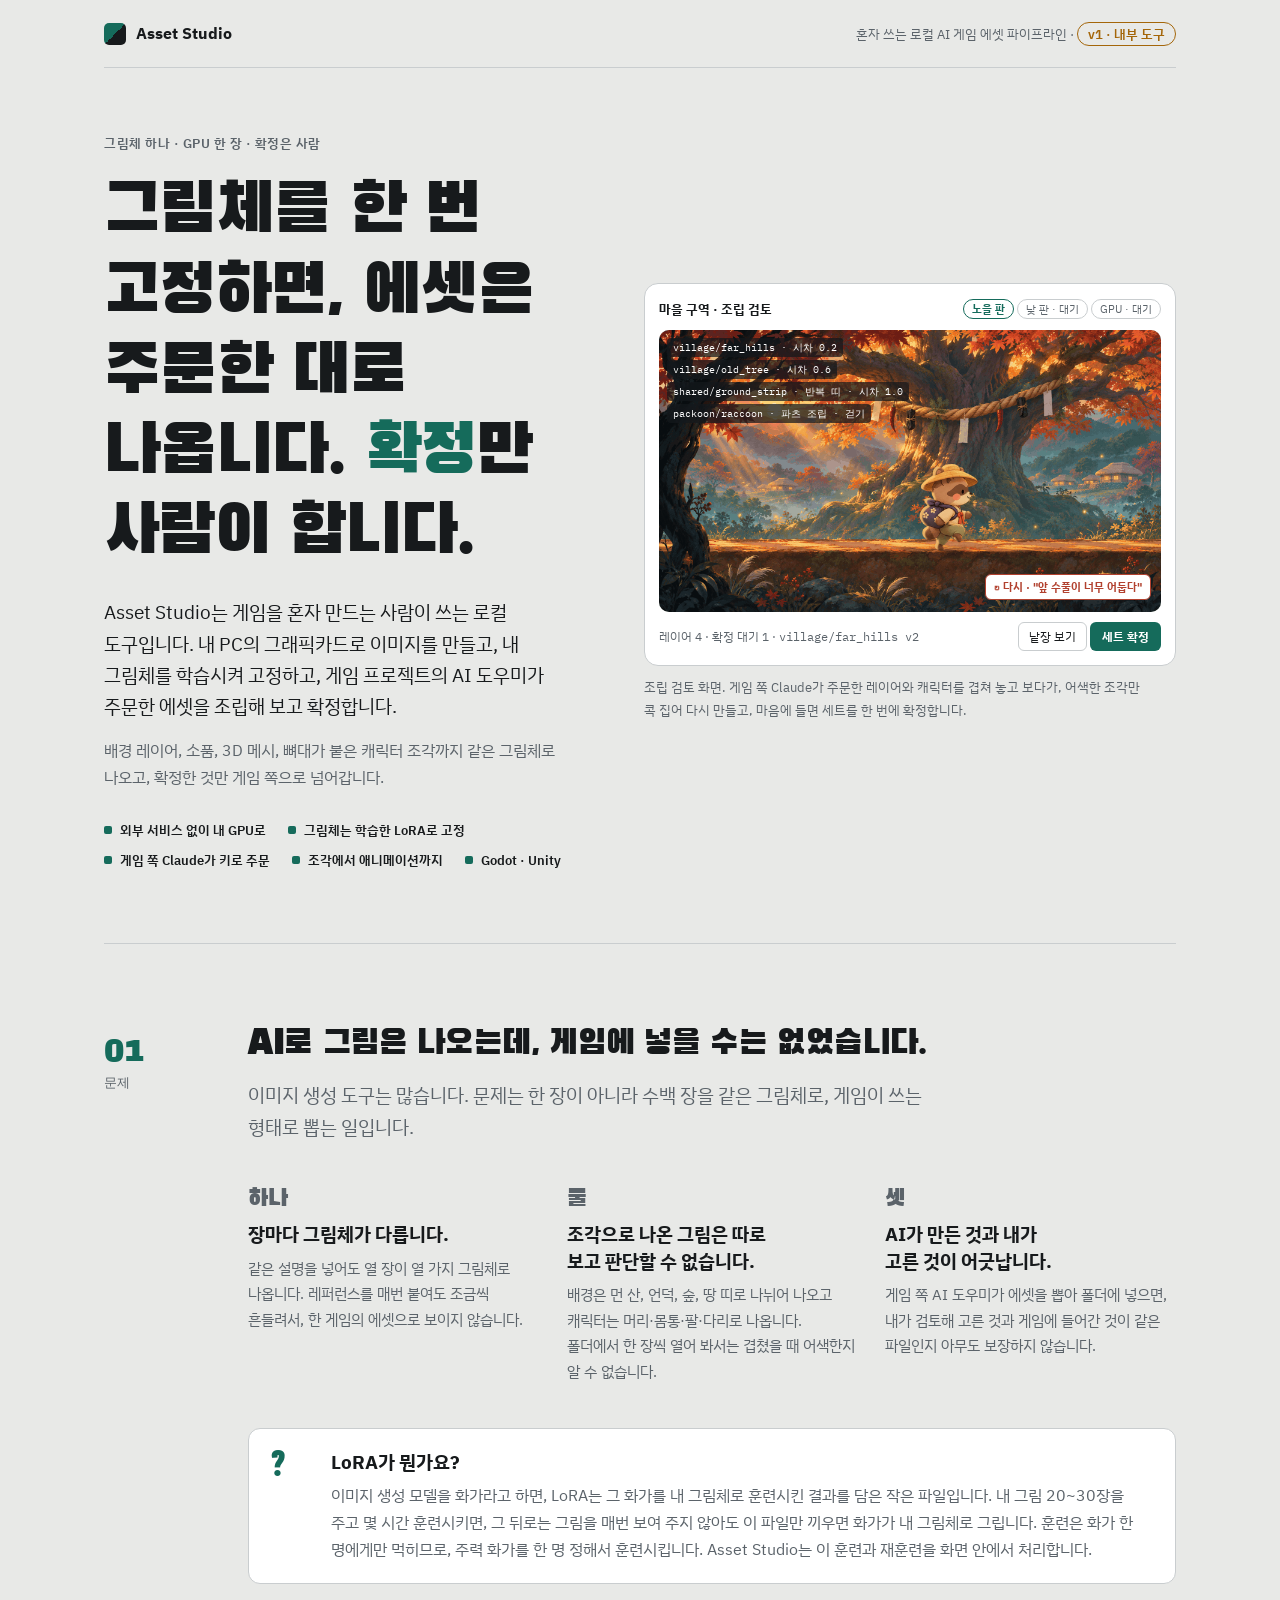
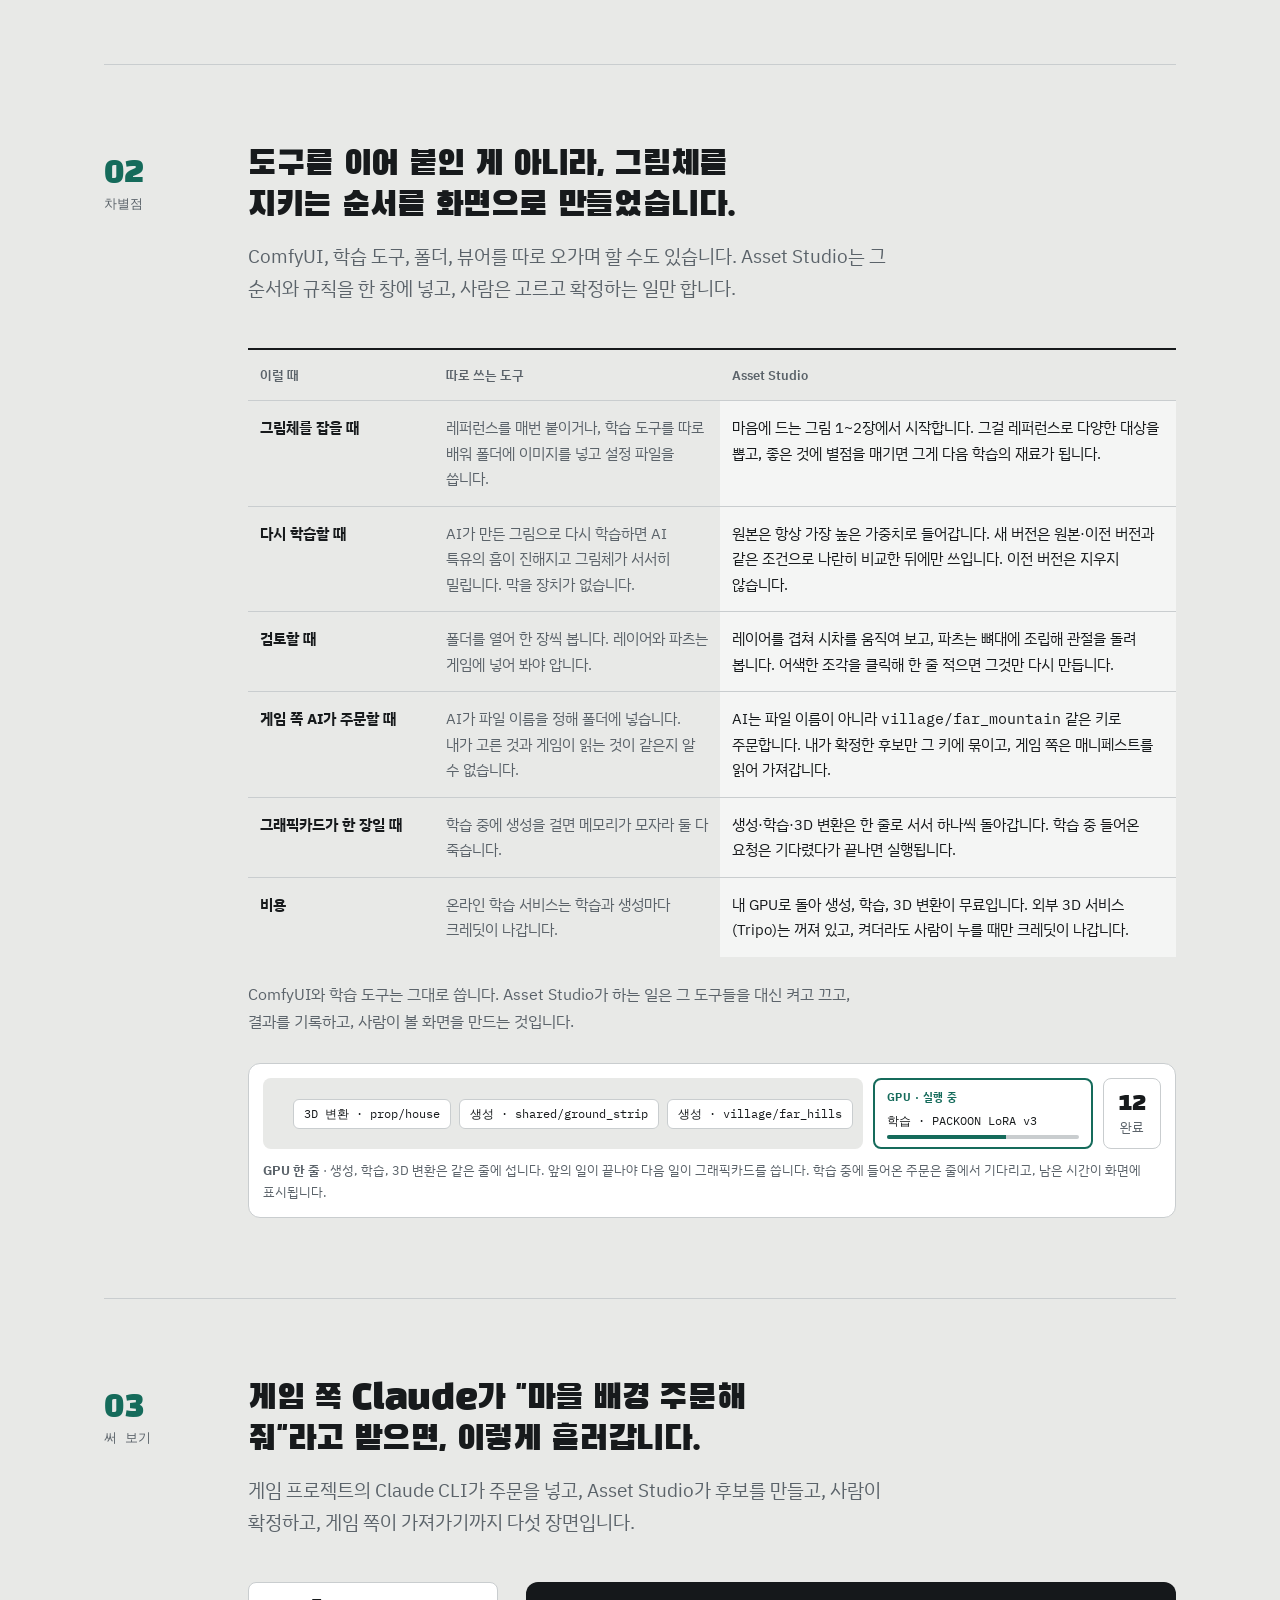
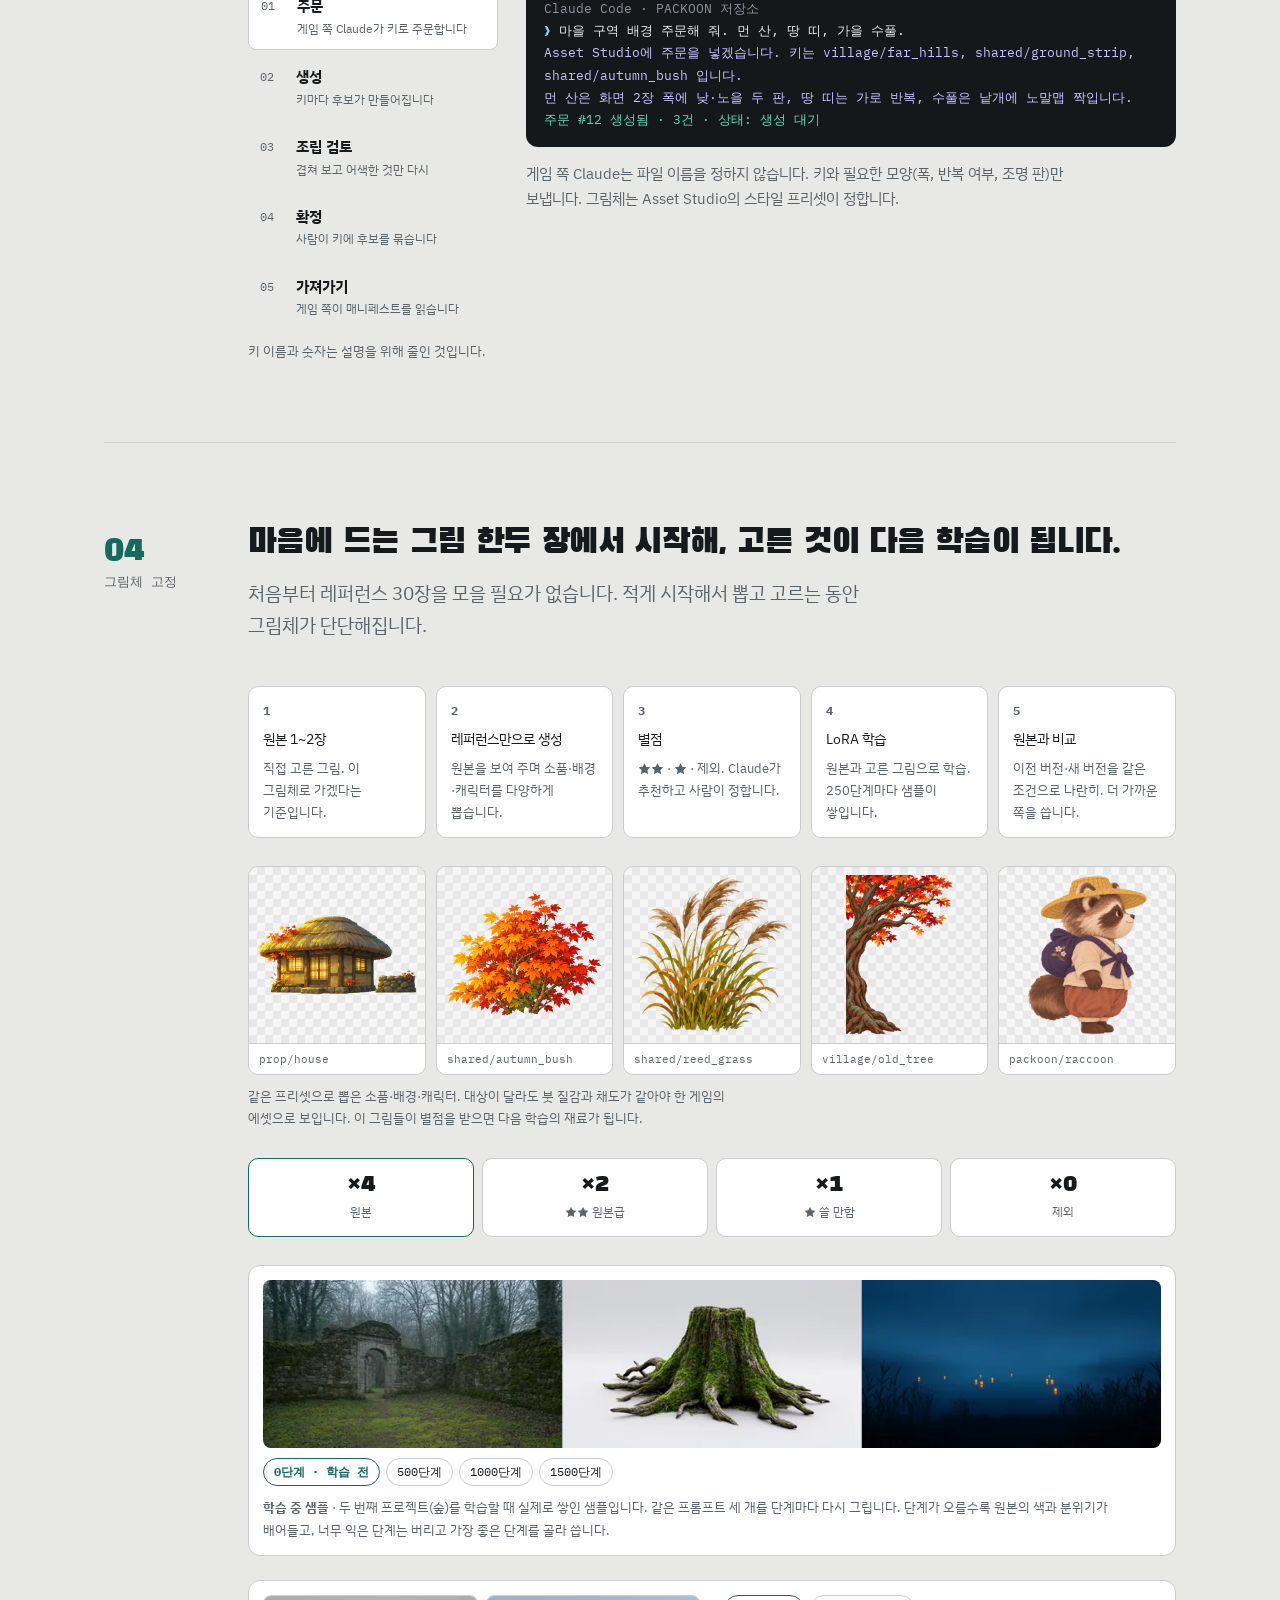
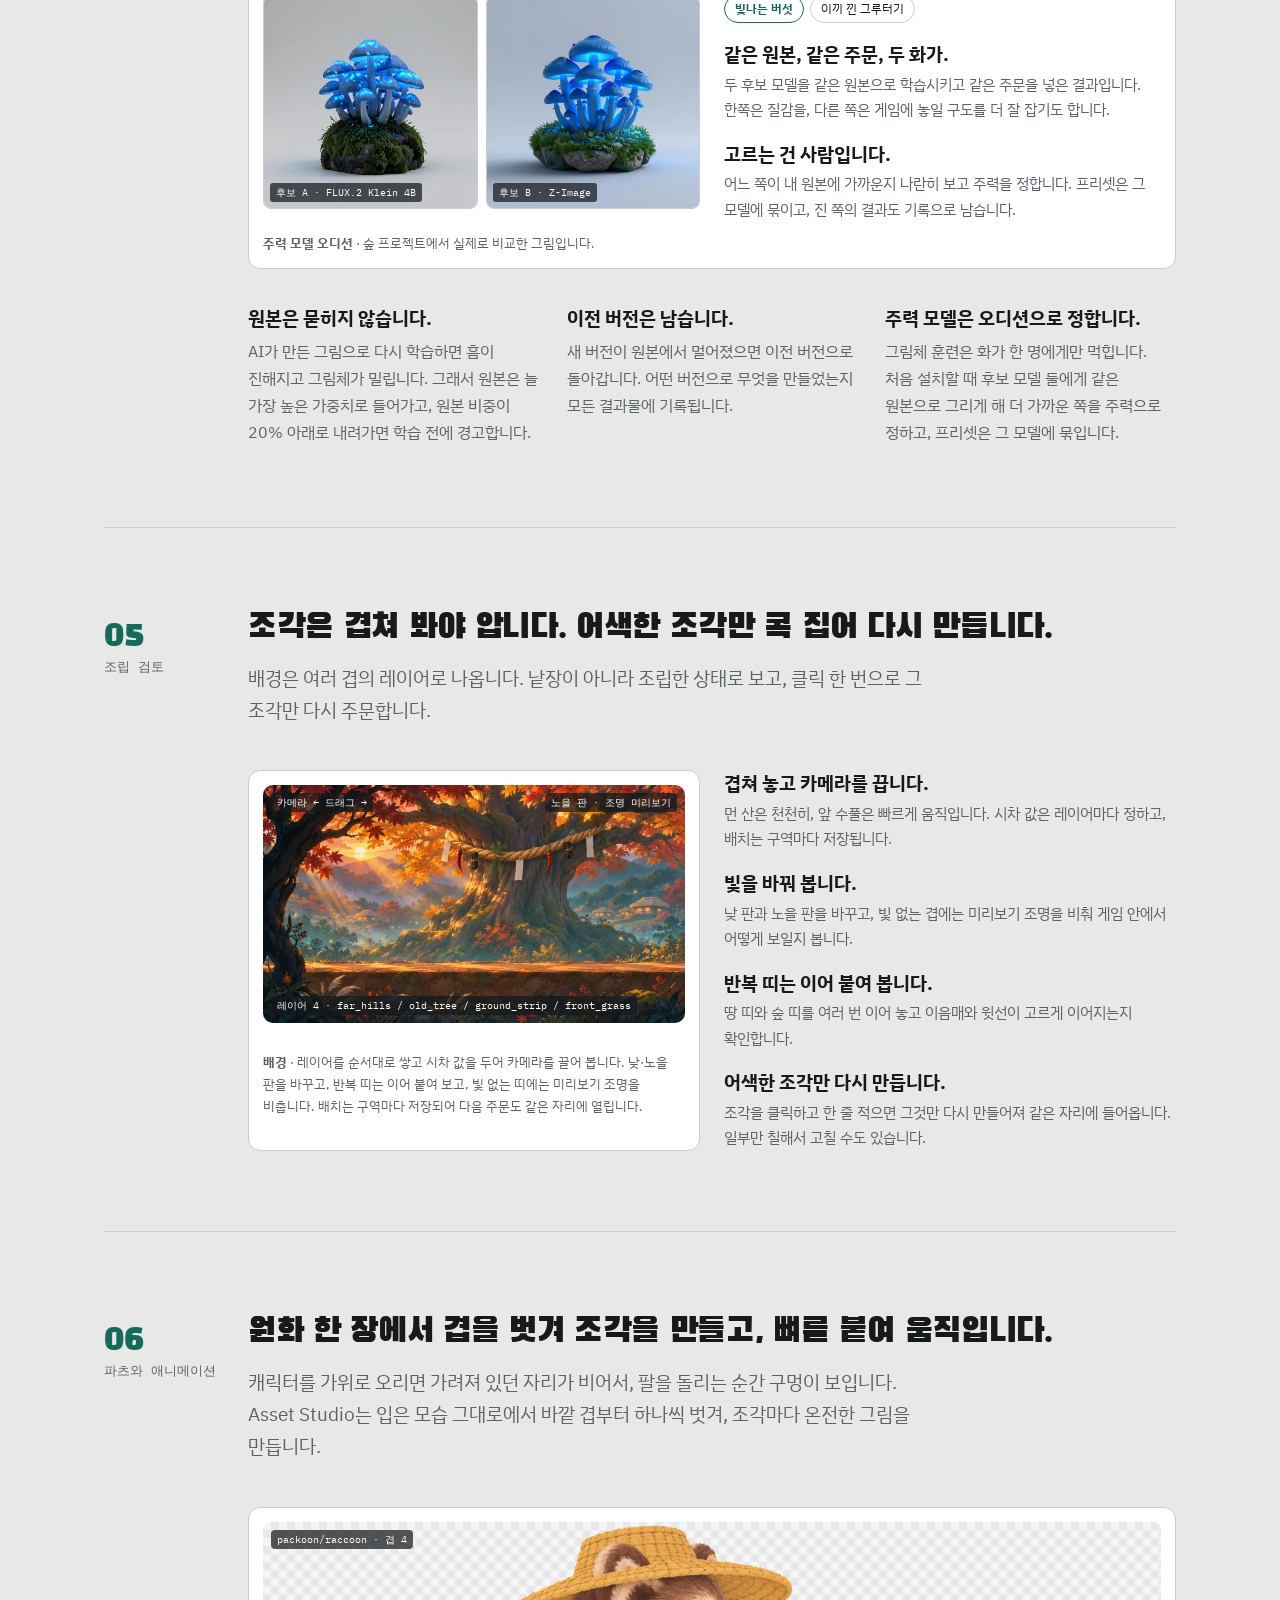
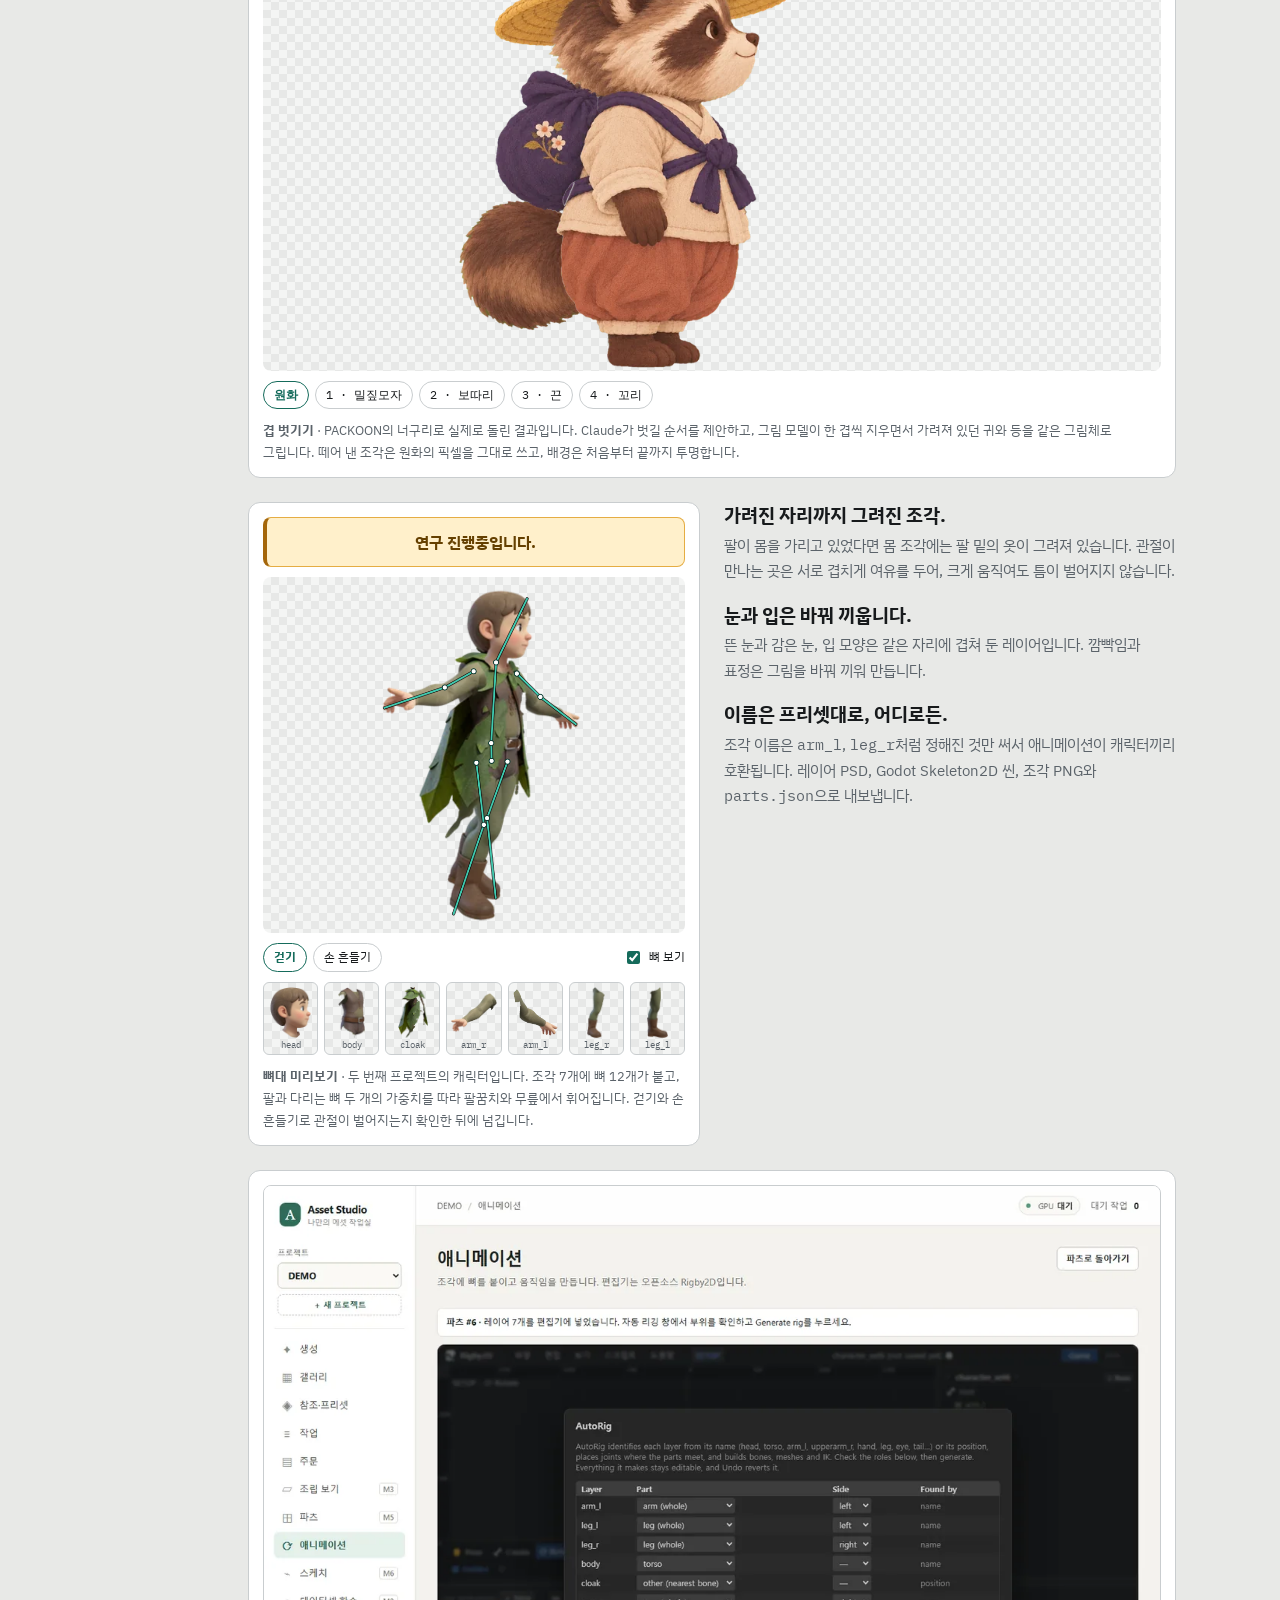
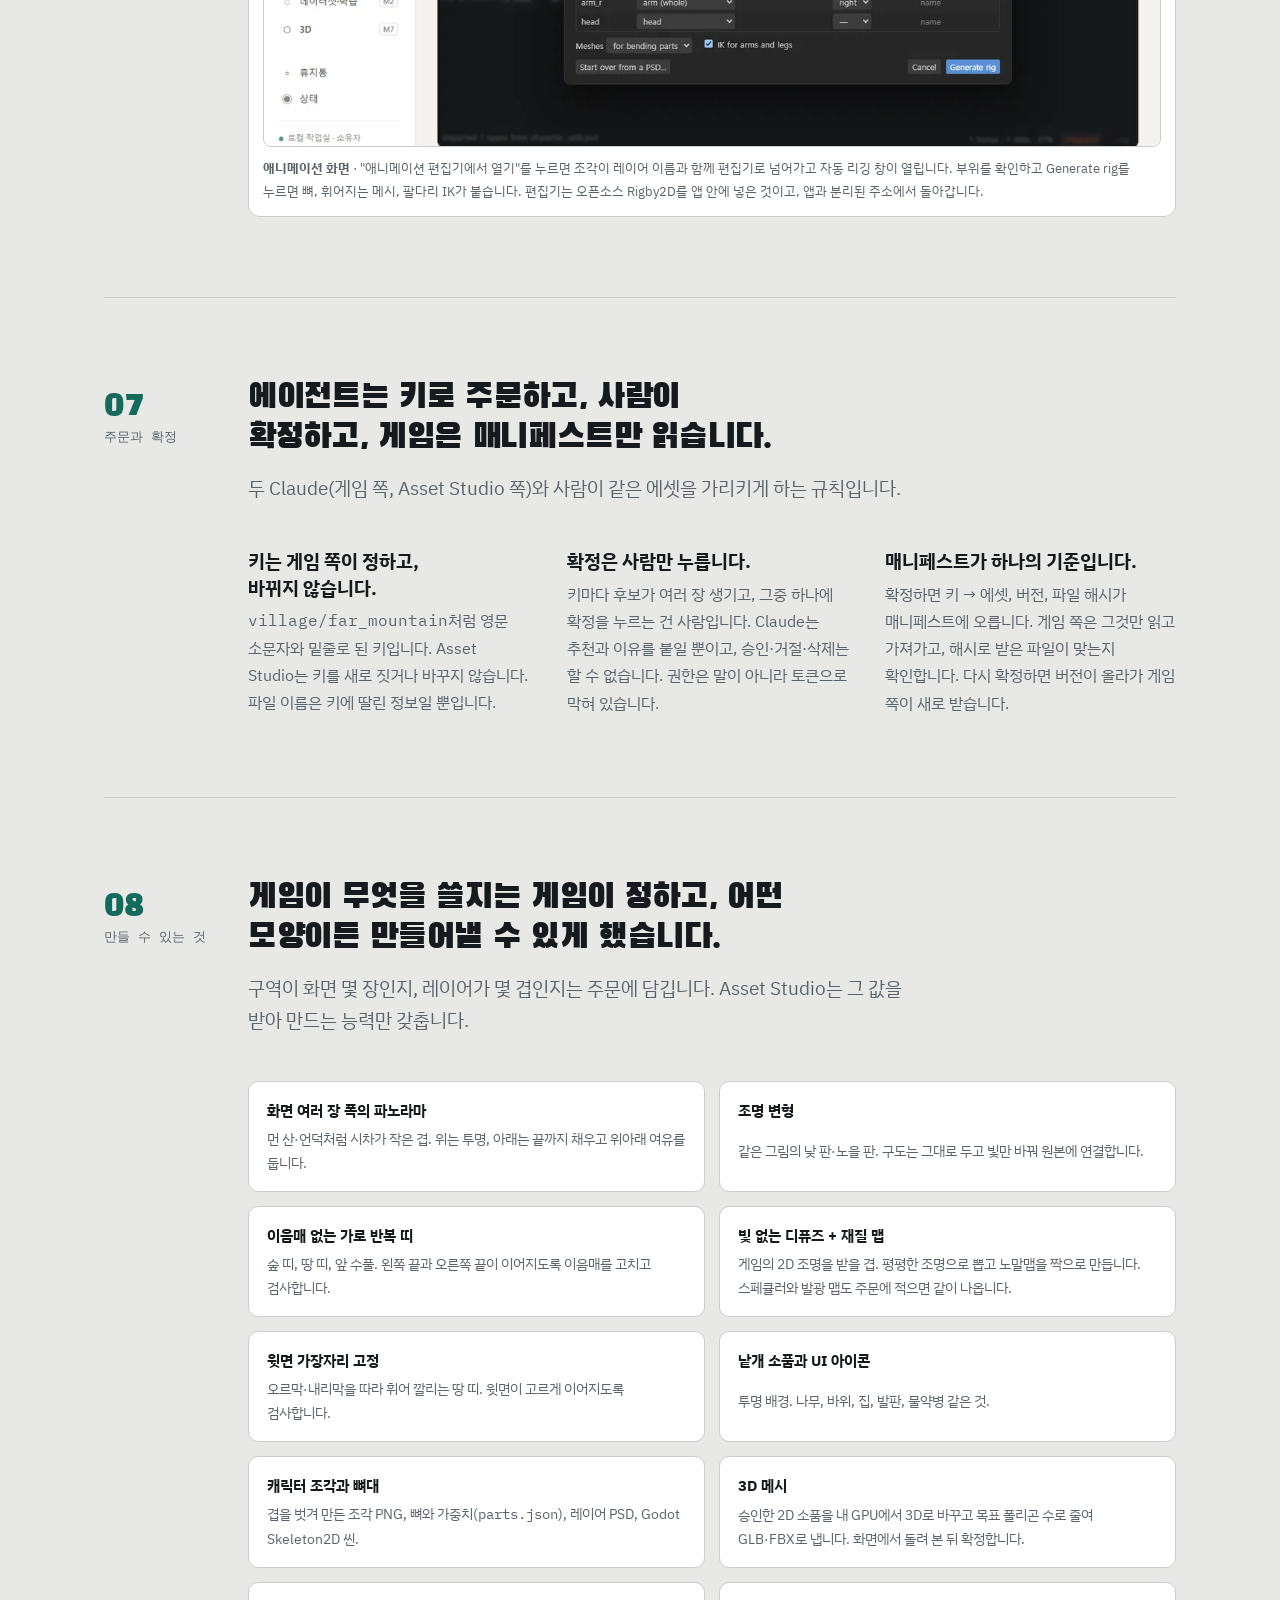
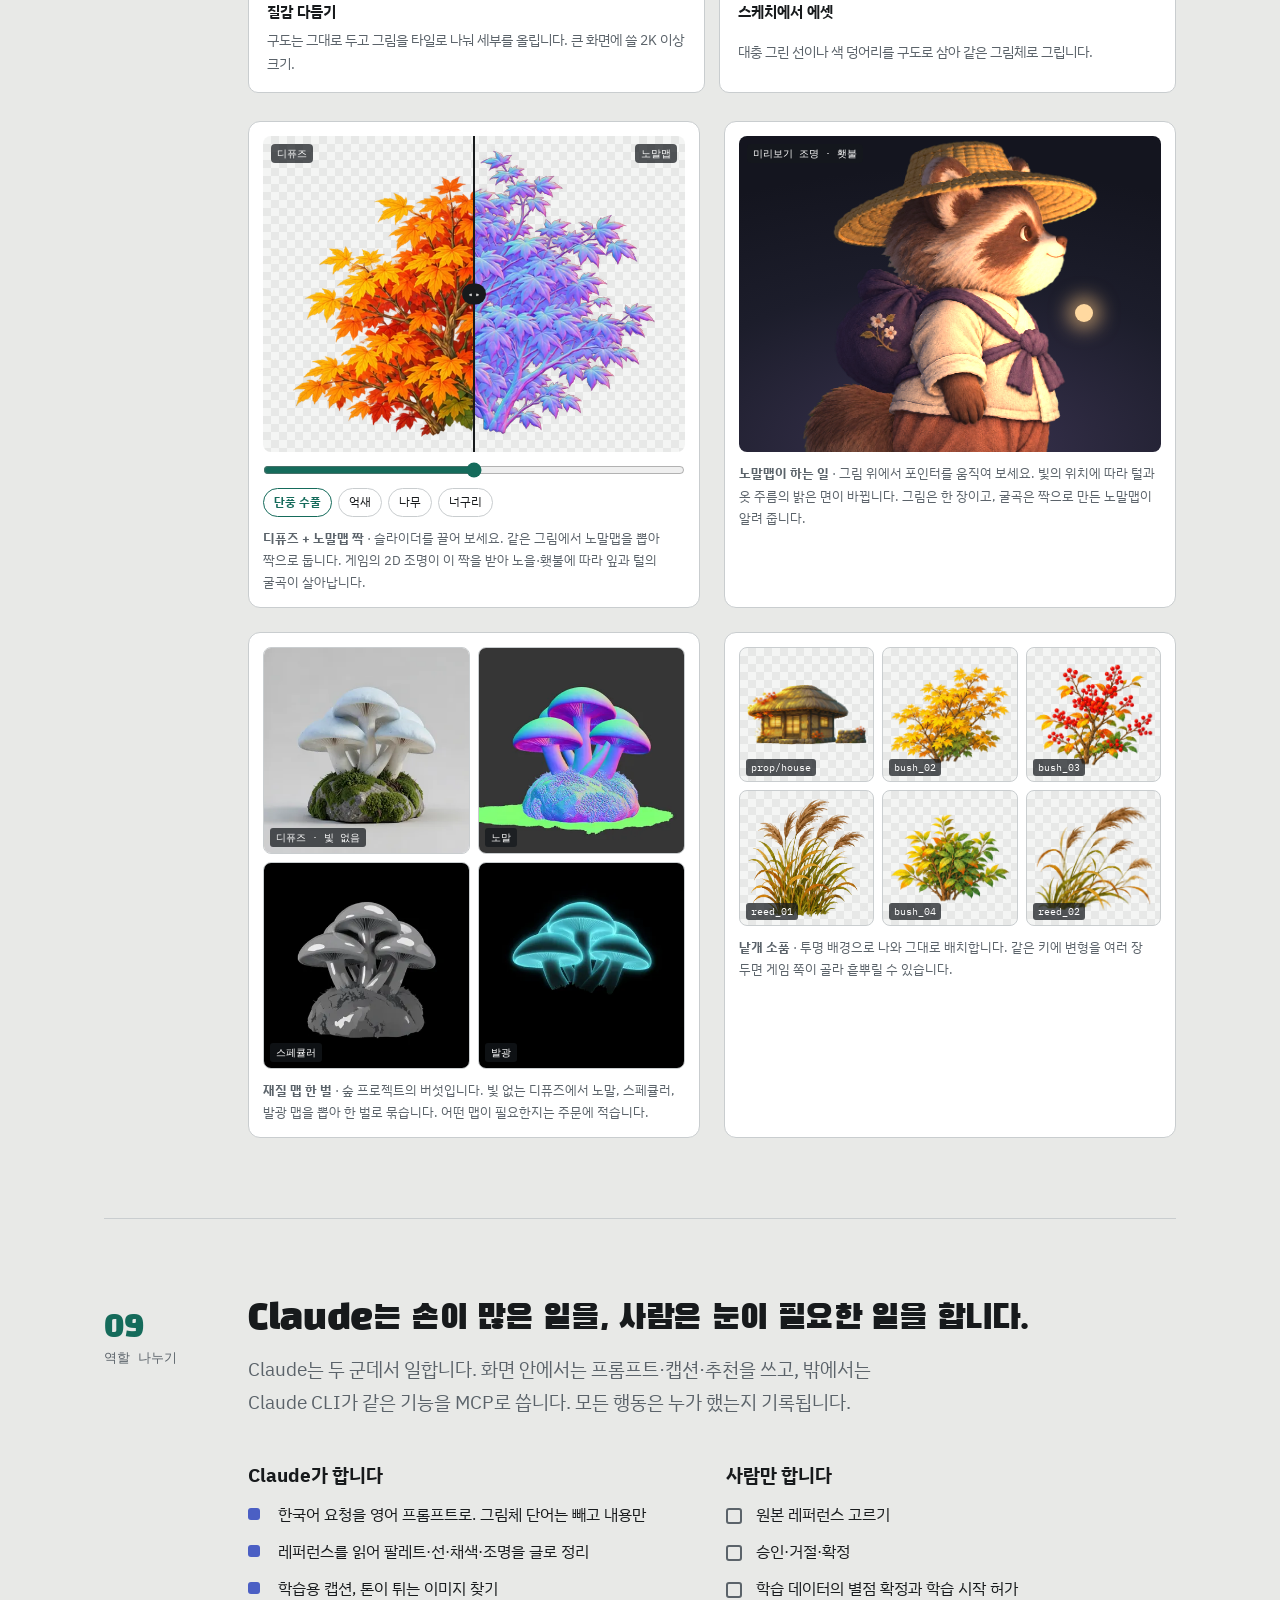
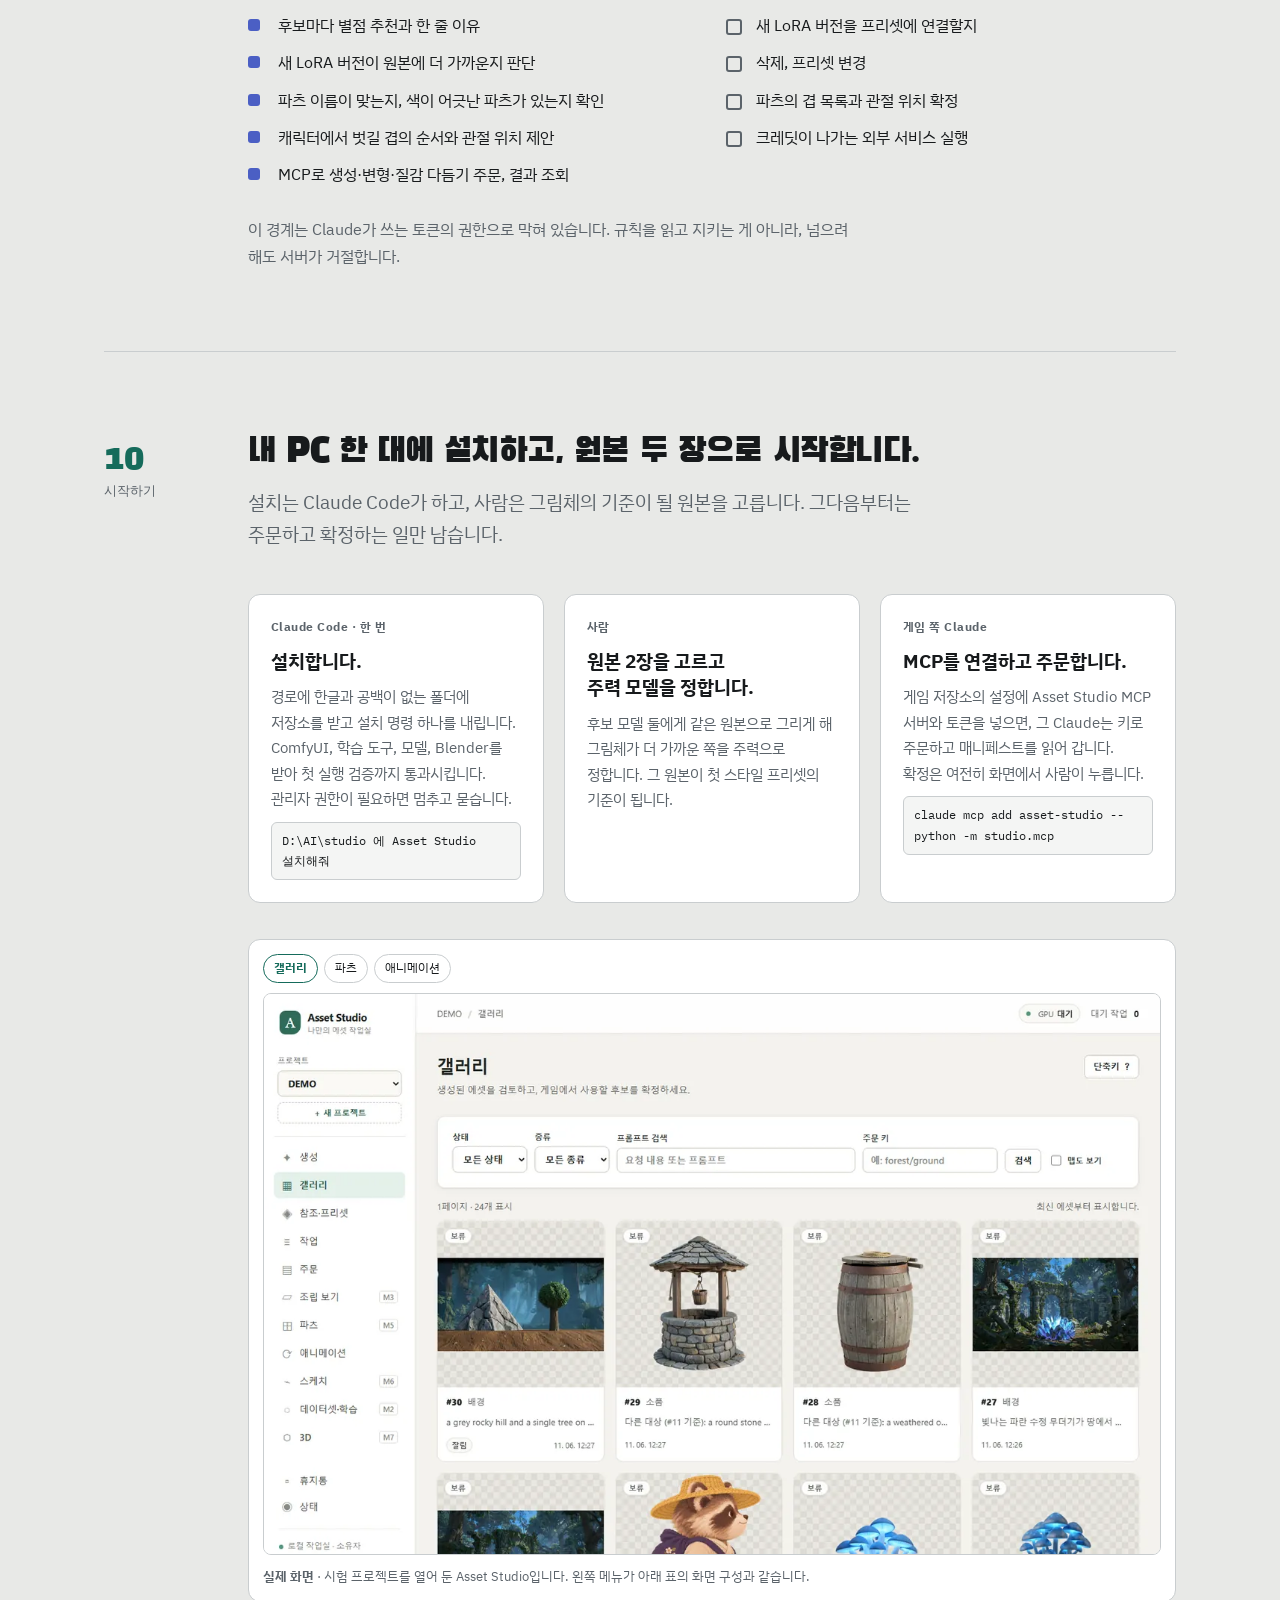
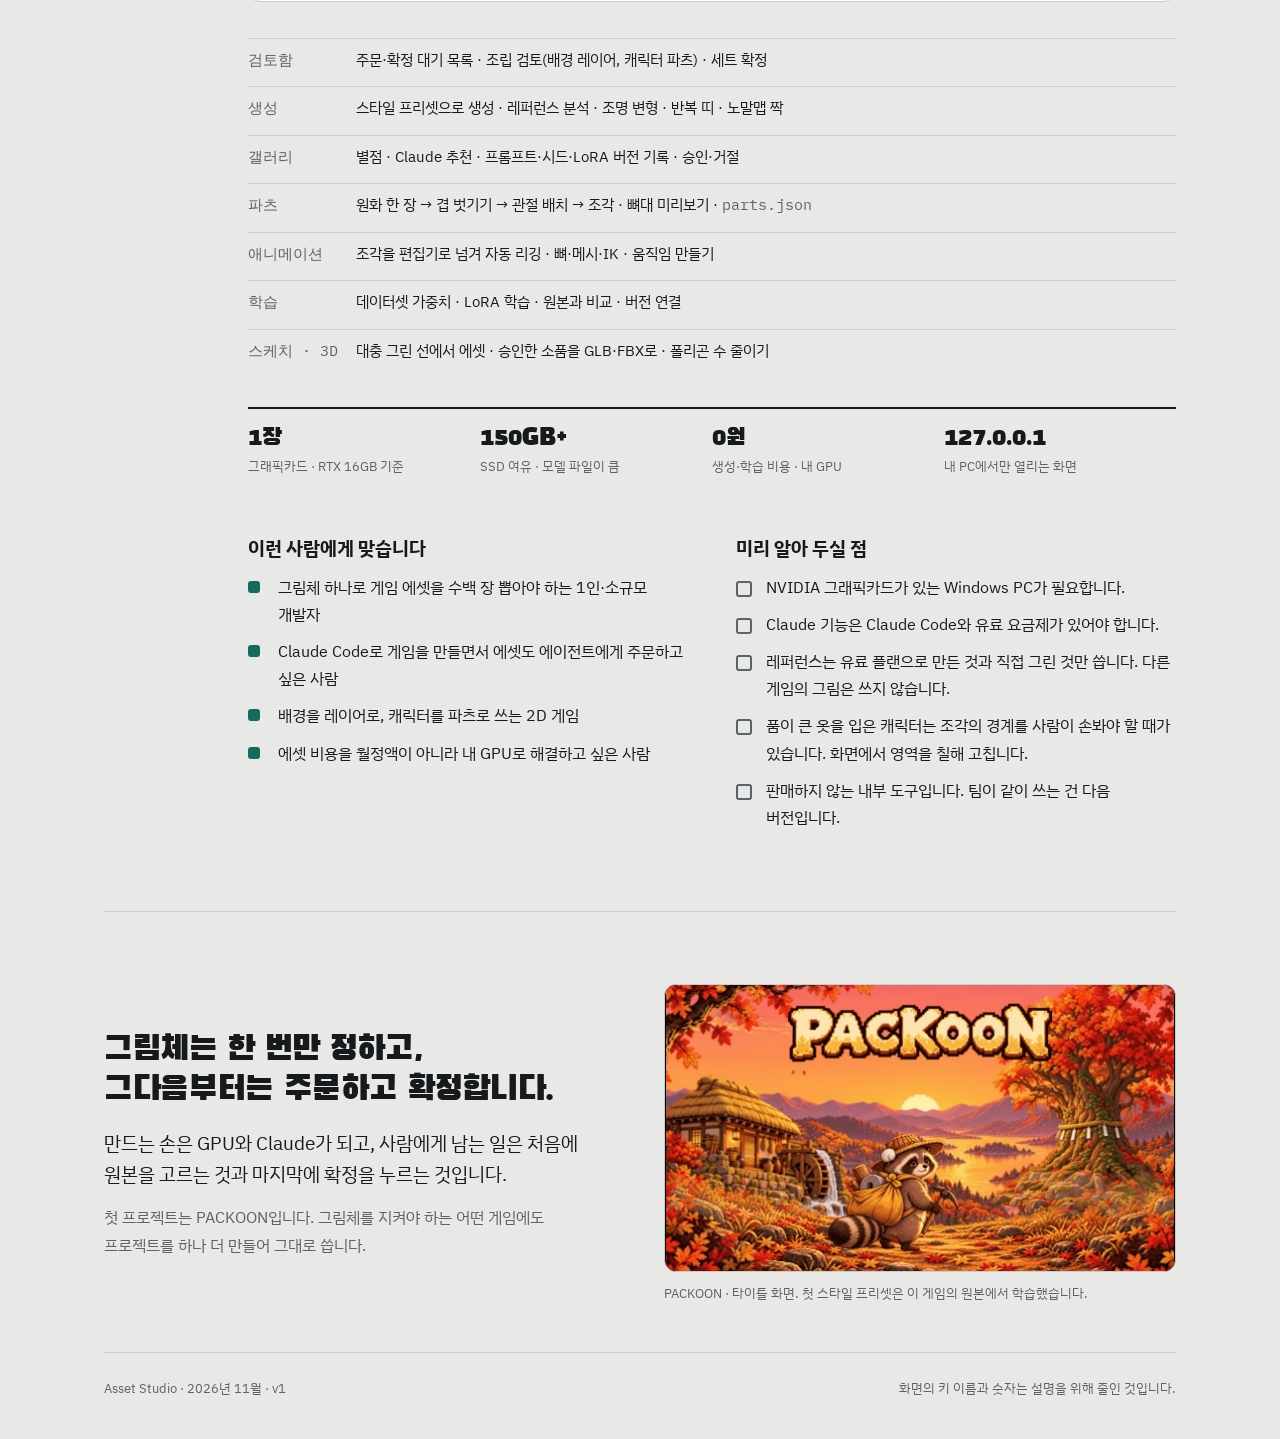
==== commit 0d76fa0d: "Mark Asset Studio rigging demo as research in progress" ====
--- a/asset-studio/index.html
+++ b/asset-studio/index.html
@@ -301,6 +301,7 @@
 .peel-stage img.off[data-to="l"] { transform: translateX(-55%); }
 .peel-stage .lbl { top: 8px; }
 /* 뼈대 미리보기 */
+.rig-research-note { margin: 0; padding: 12px 16px; border: 1px solid #e5ad43; border-left: 4px solid #a4660a; border-radius: 8px; background: #fff0cb; color: #654000; font-size: var(--step-0); font-weight: 700; line-height: 1.5; text-align: center; }
 .rig-stage { position: relative; border-radius: 8px; overflow: hidden; display: grid; place-items: center; padding: 8px 0; }
 .rig-stage canvas { height: 340px; max-width: 100%; width: auto; display: block; }
 .rig-ctl { display: flex; gap: 10px 16px; flex-wrap: wrap; align-items: center; justify-content: space-between; }
@@ -645,6 +646,7 @@
     </figure>
     <div class="show">
       <figure id="rigfig">
+        <p class="rig-research-note">연구 진행중입니다.</p>
         <div class="rig-stage checker"><canvas id="rigCv" width="478" height="720" role="img" aria-label="숲의 정령이 걷는 애니메이션"></canvas></div>
         <div class="rig-ctl">
           <div class="ptabs" id="rigTabs">
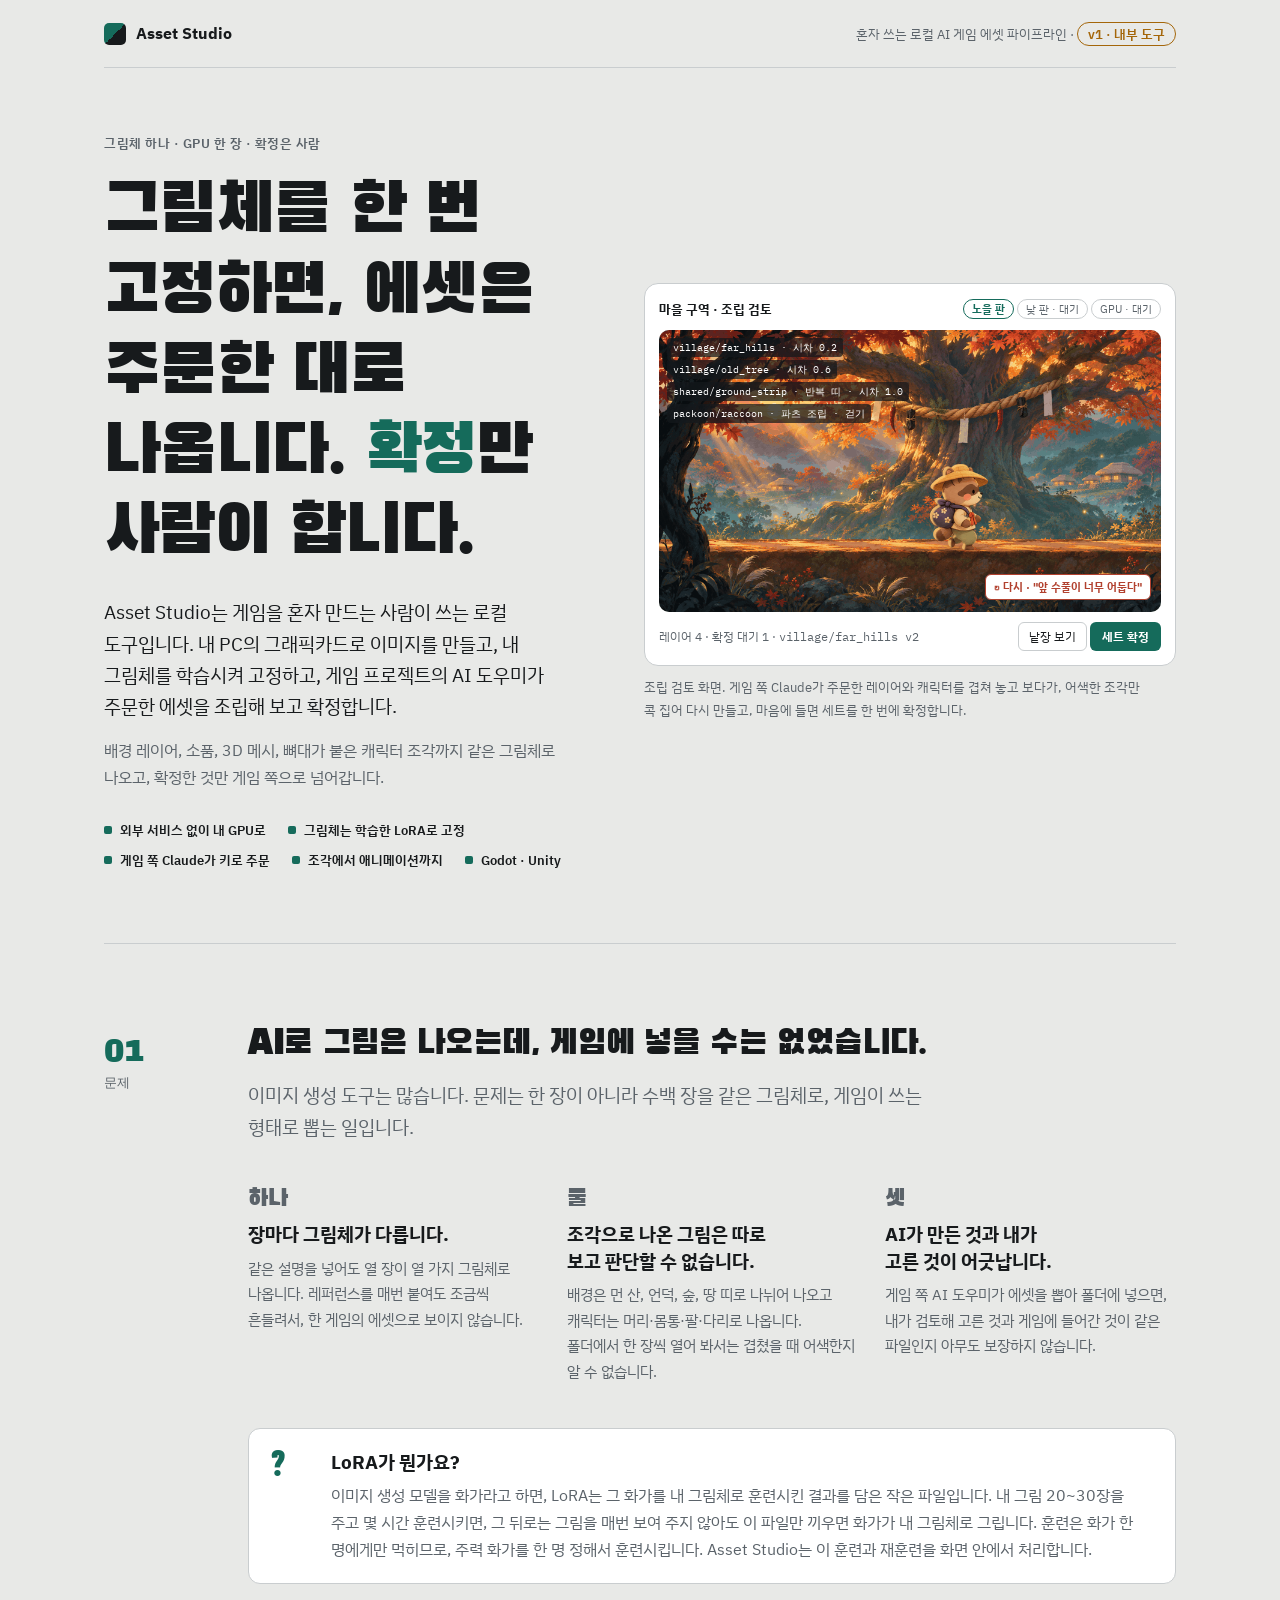
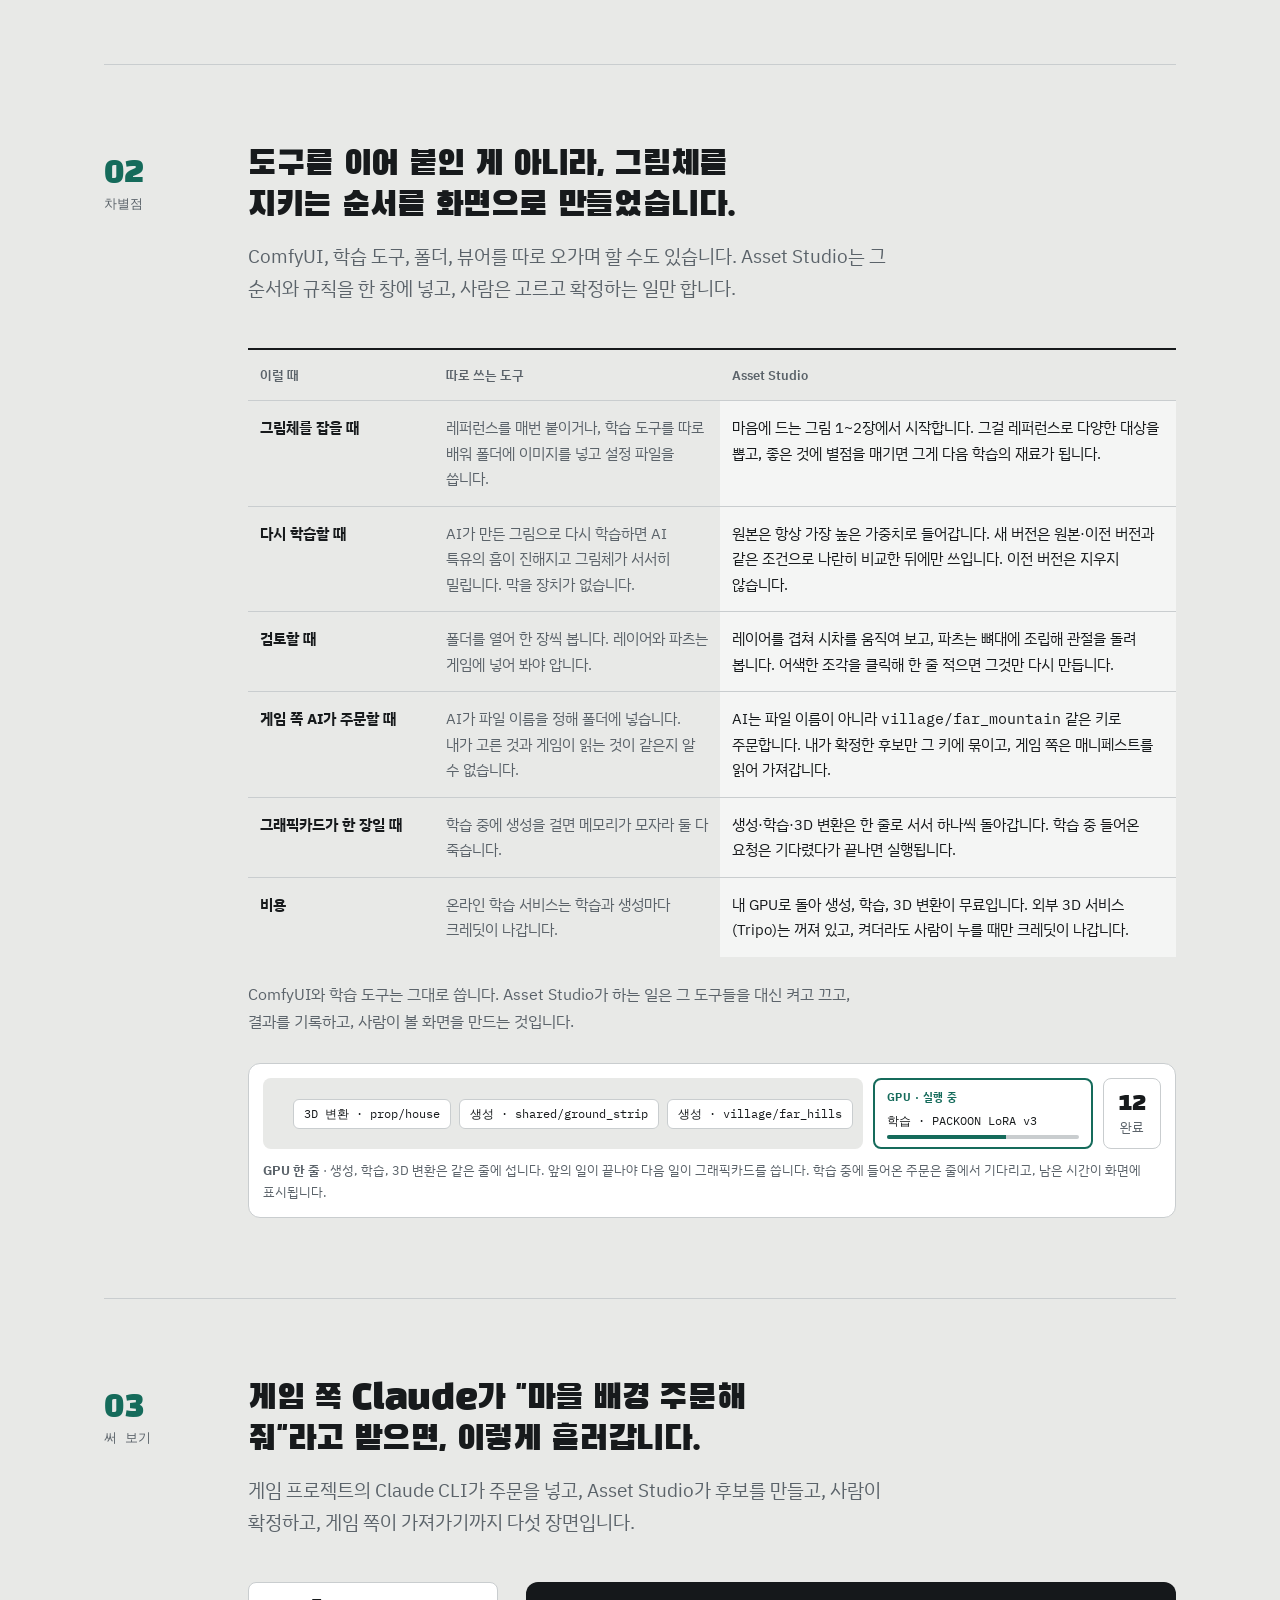
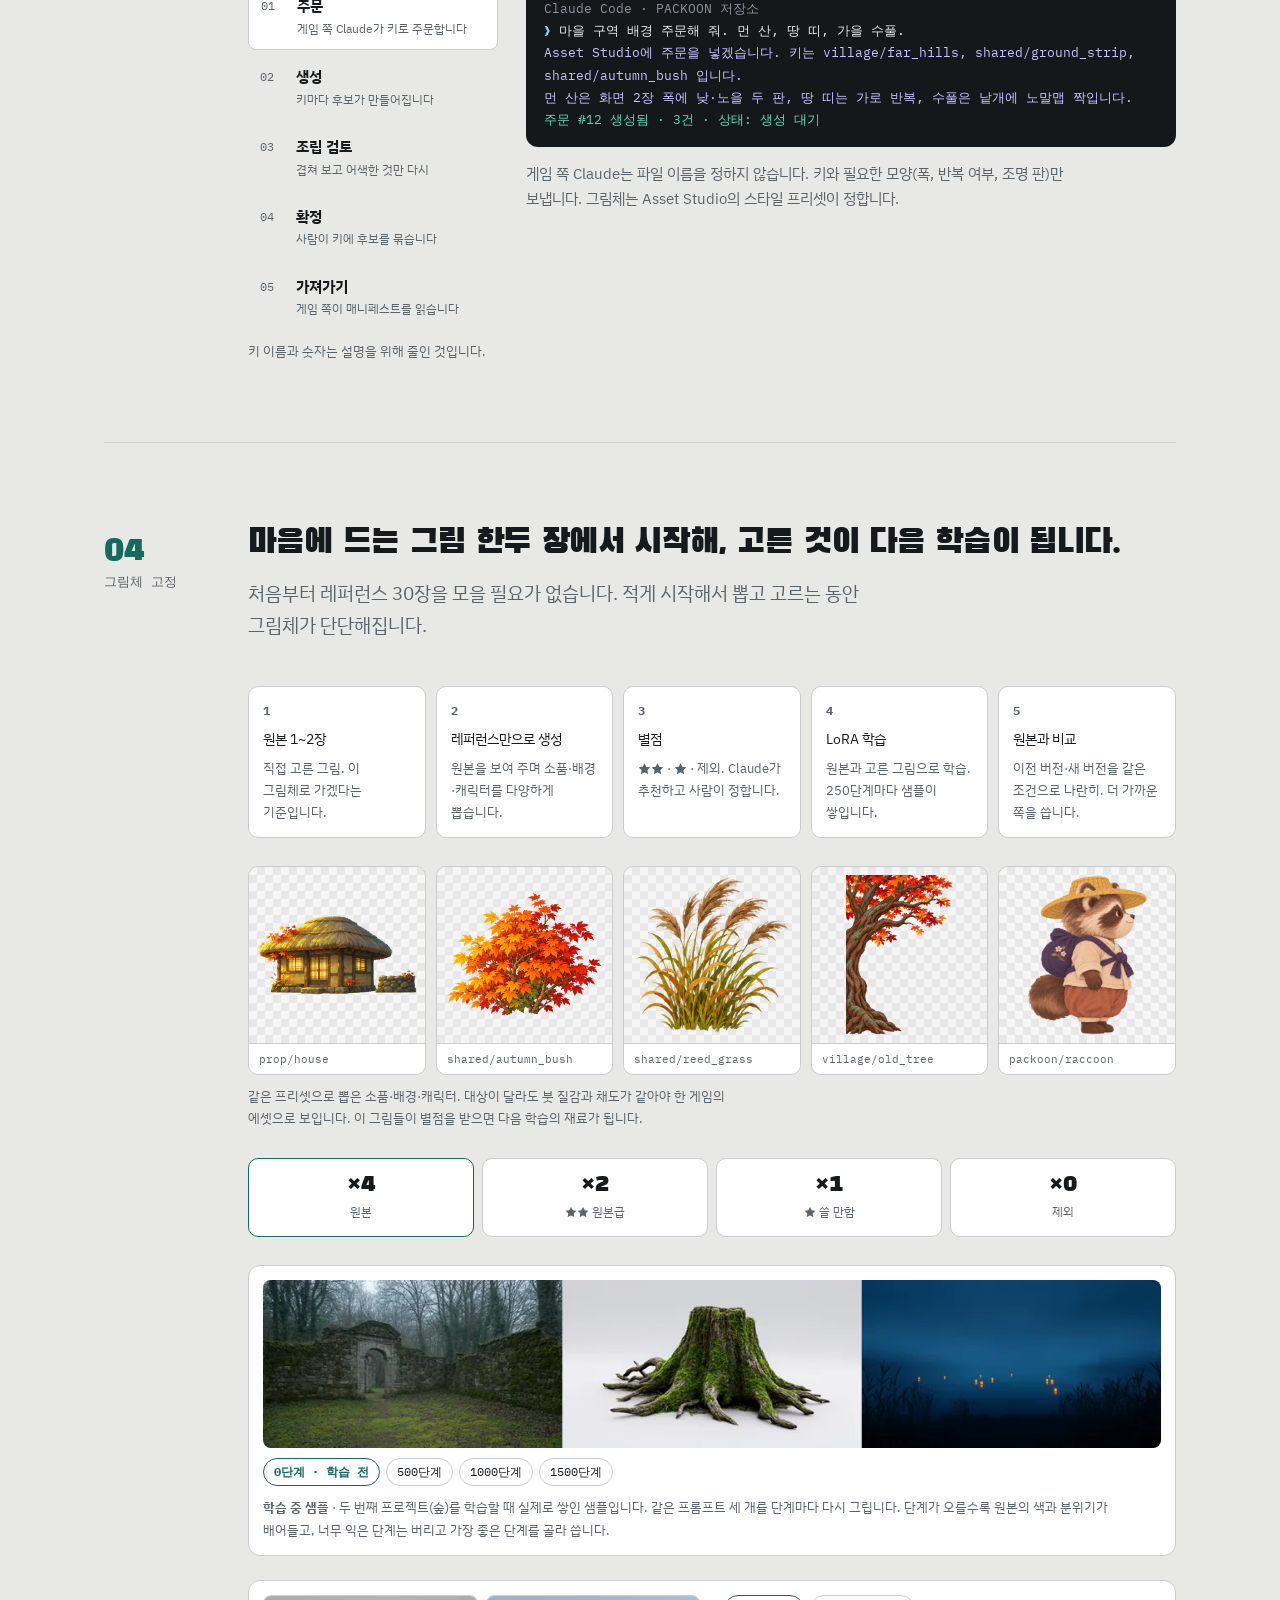
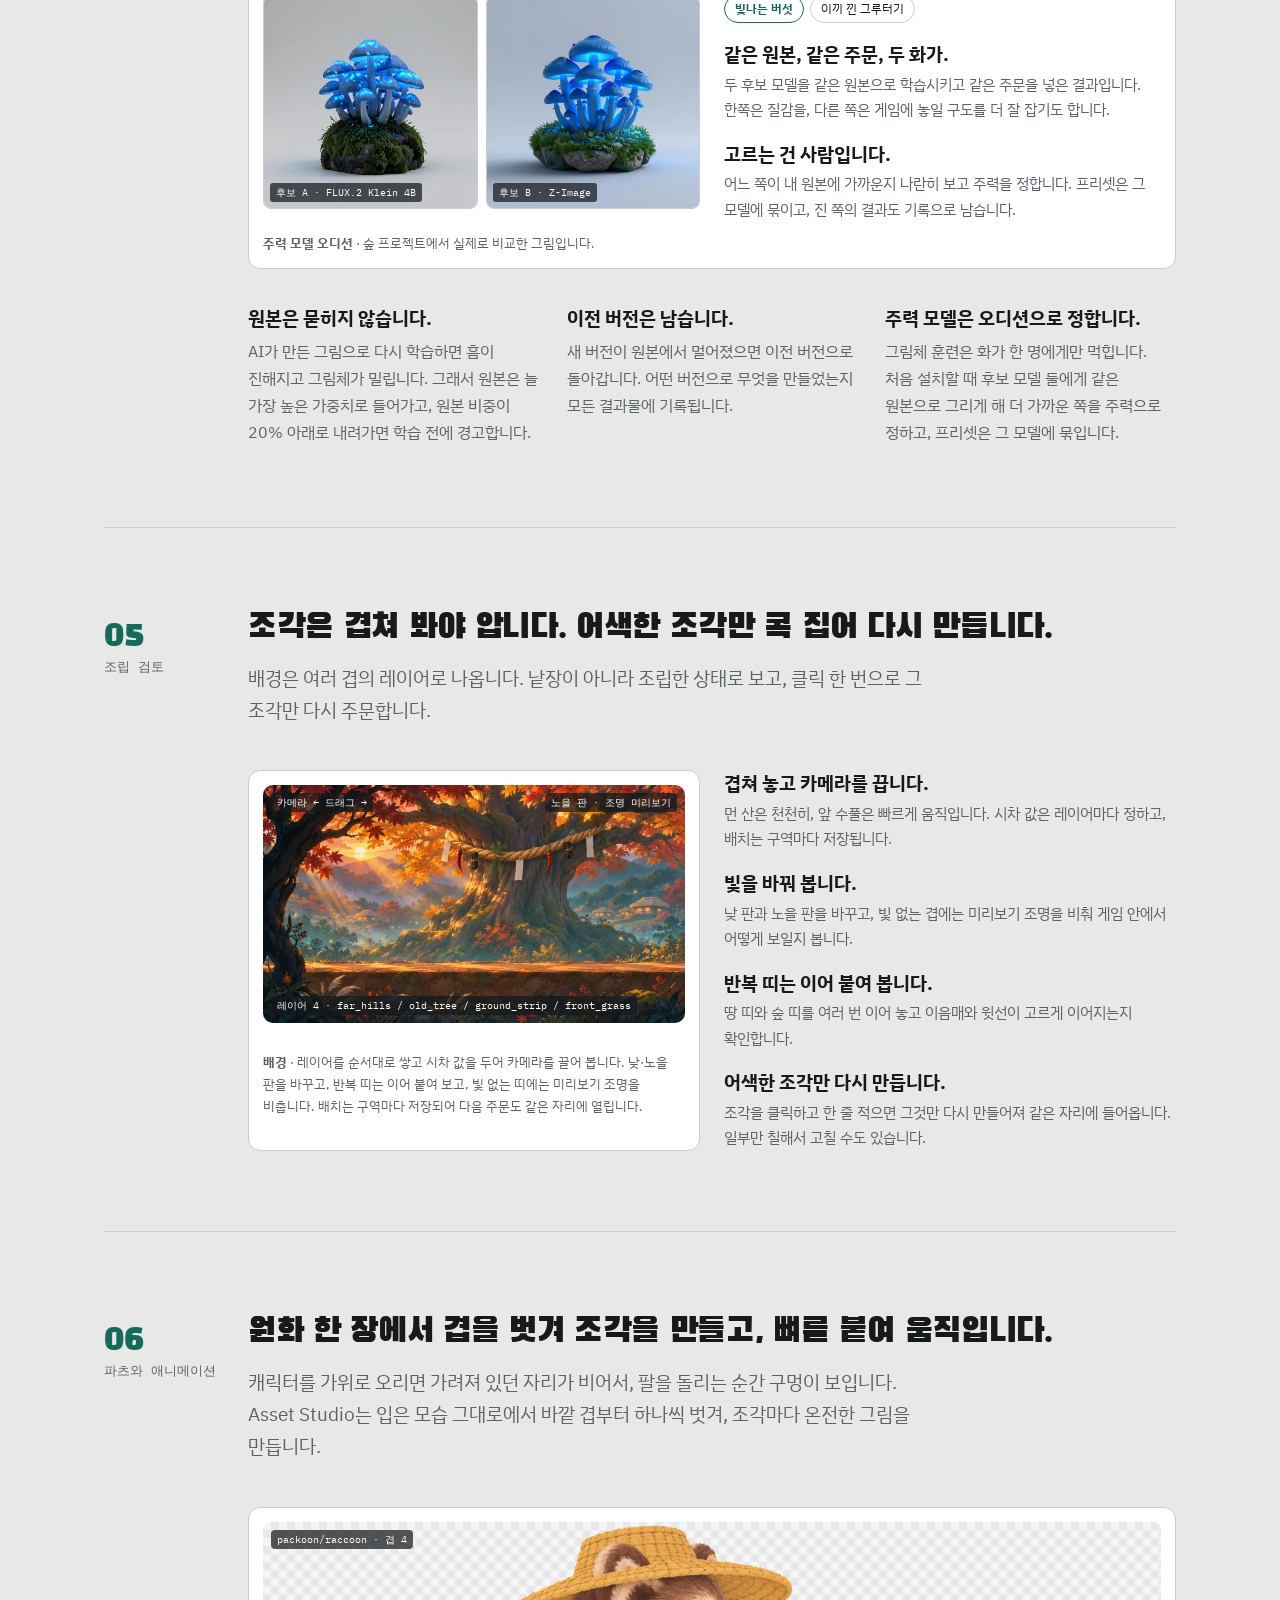
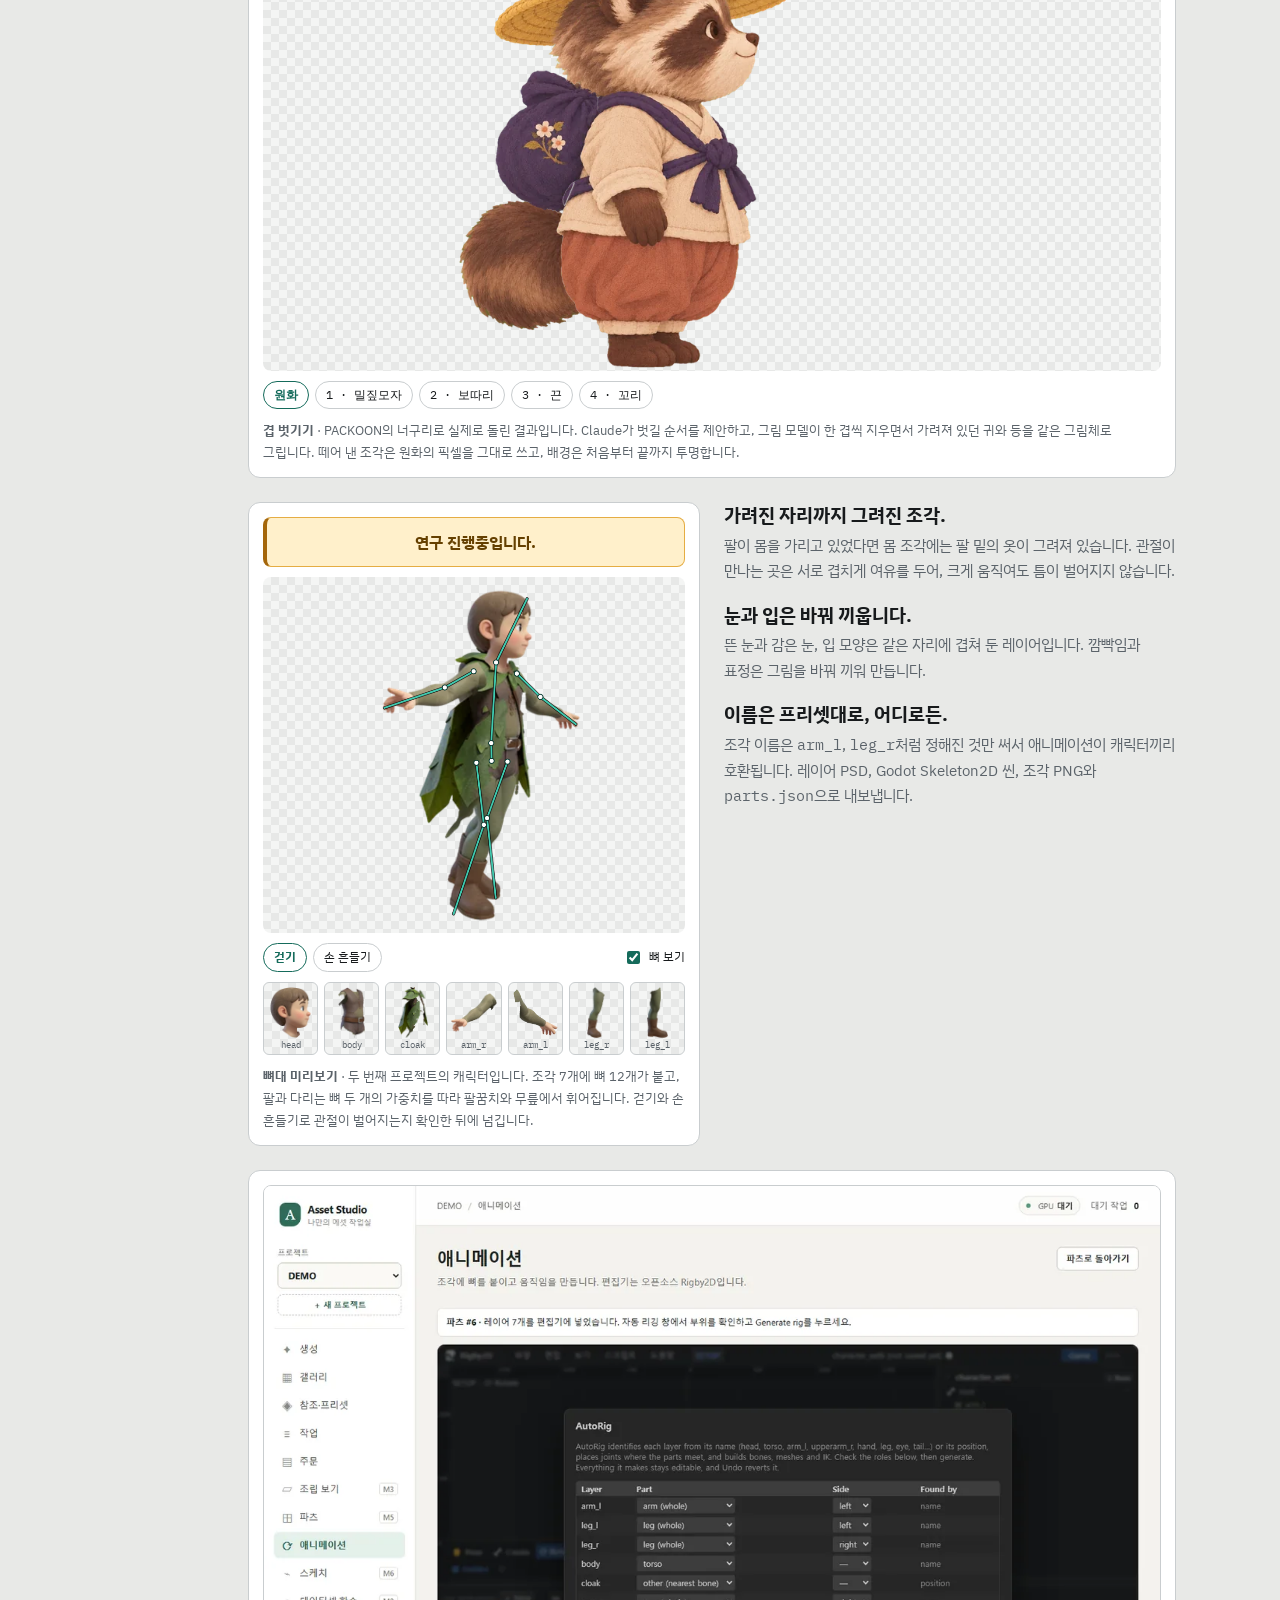
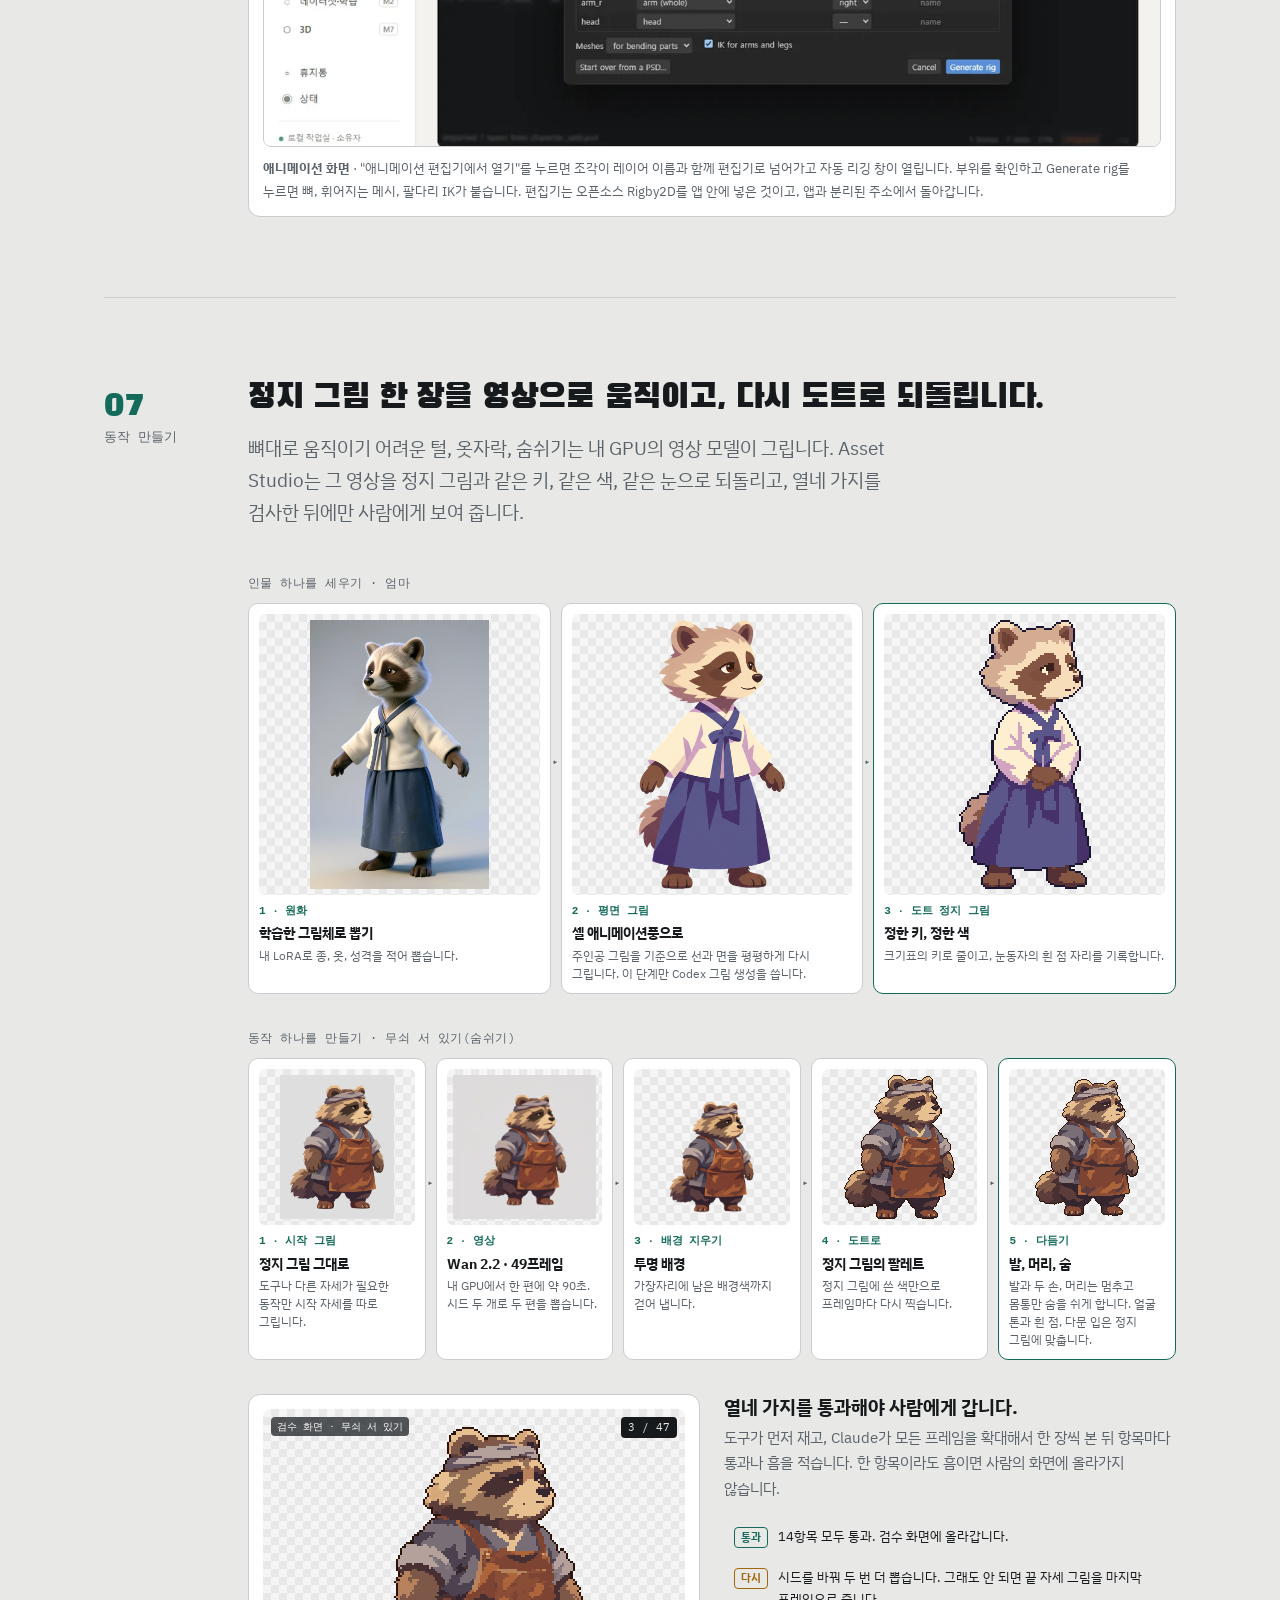
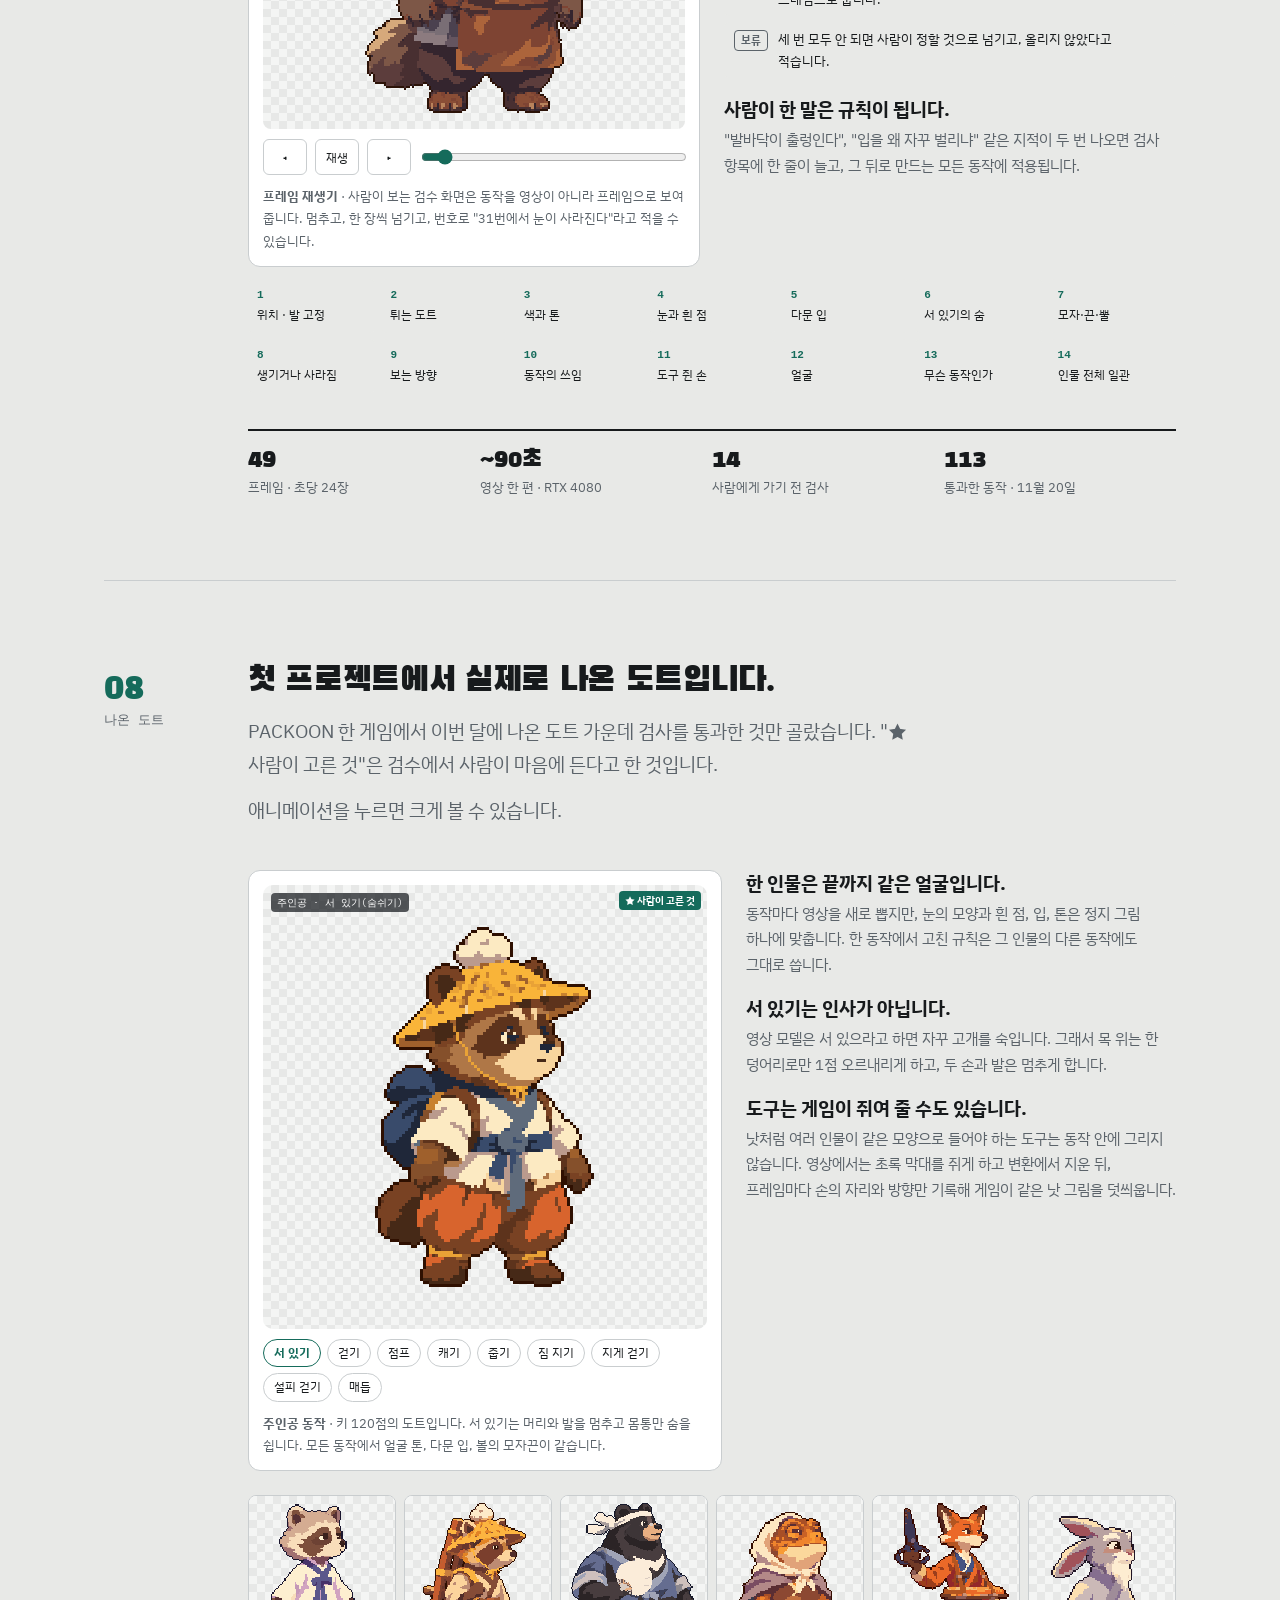
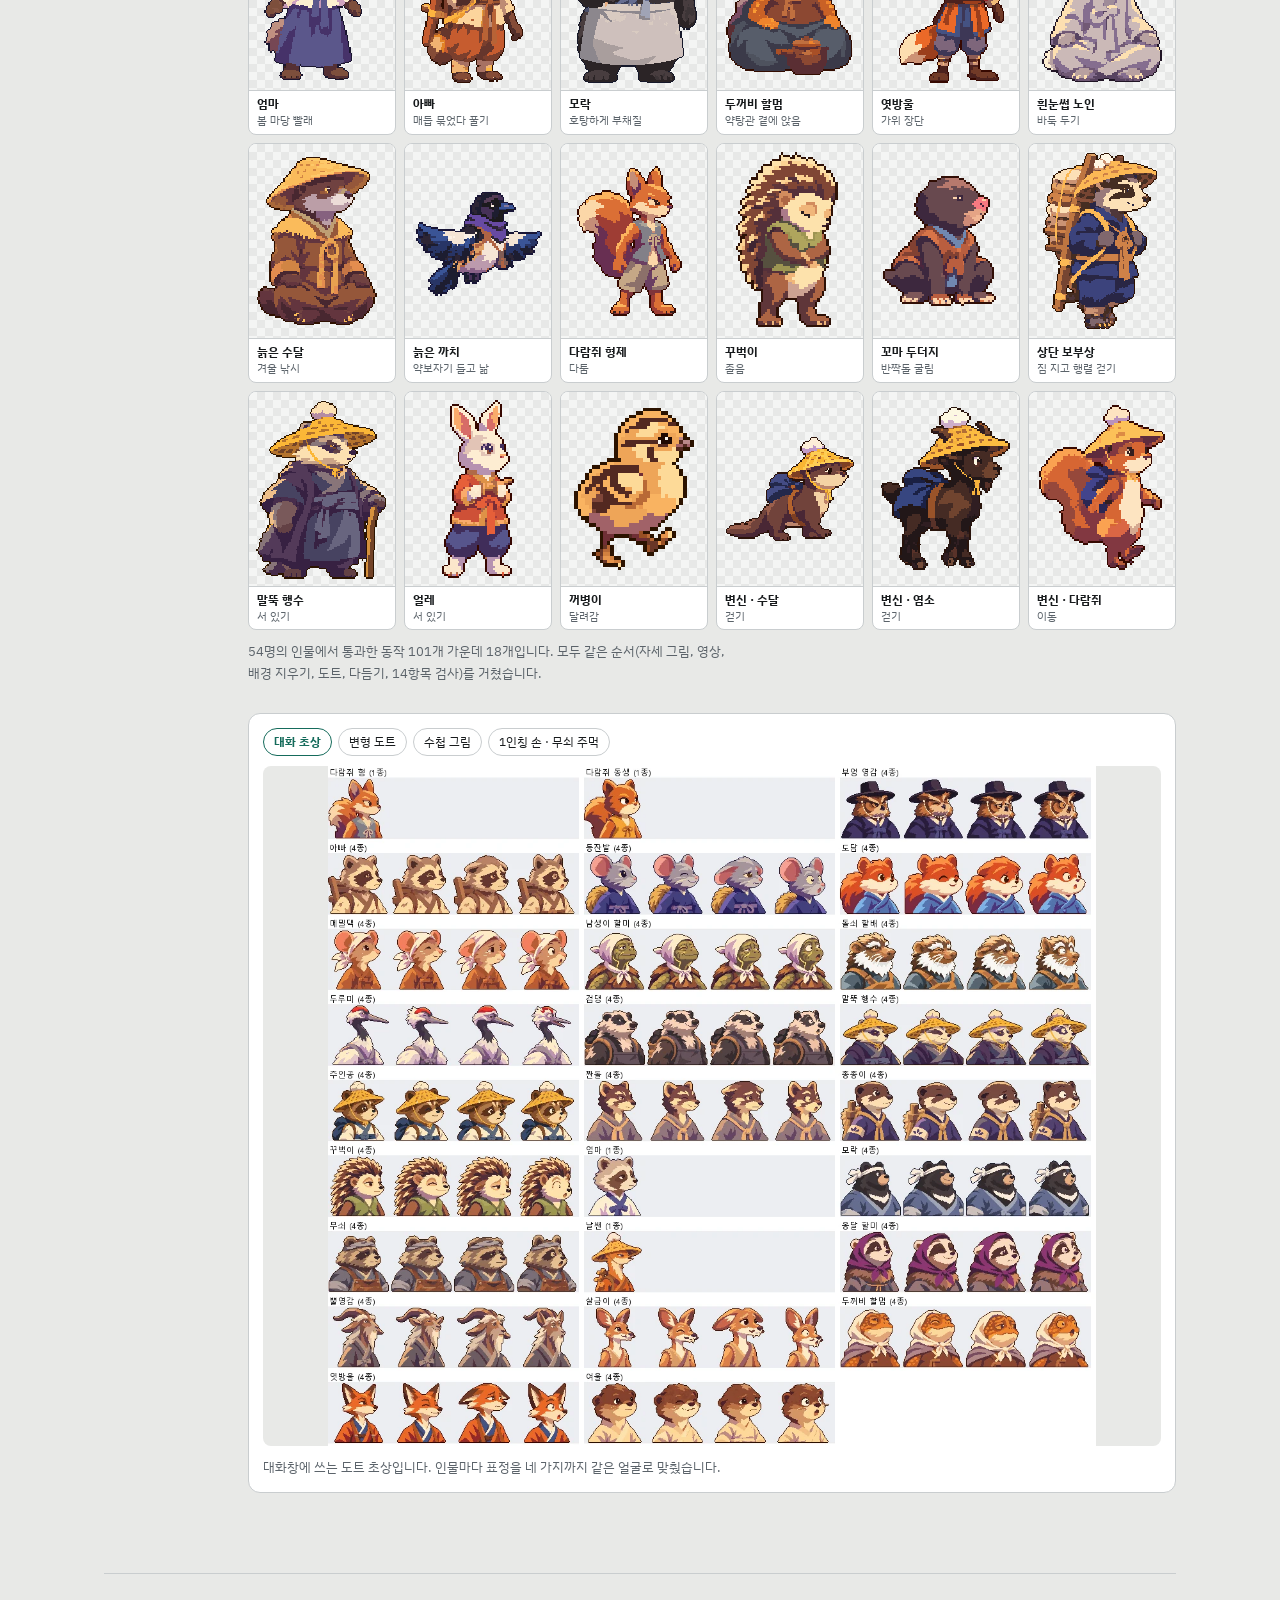
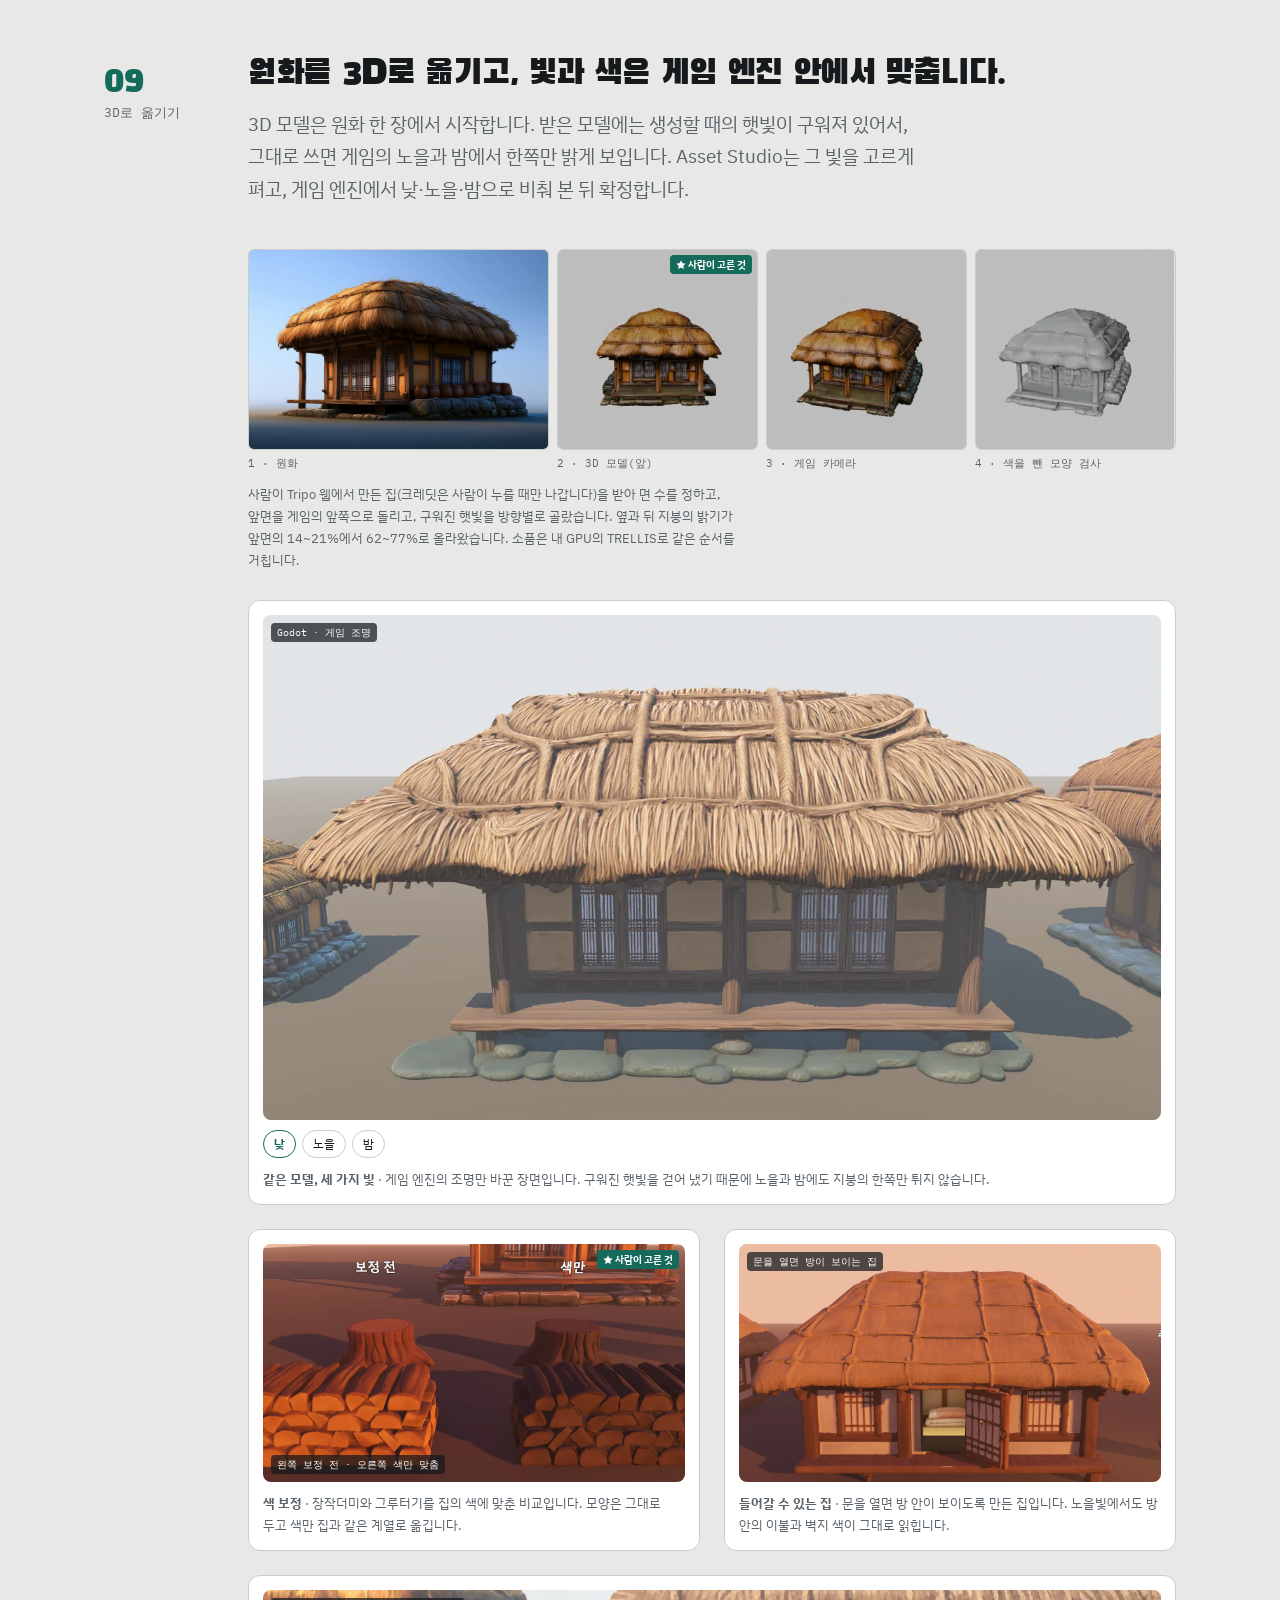
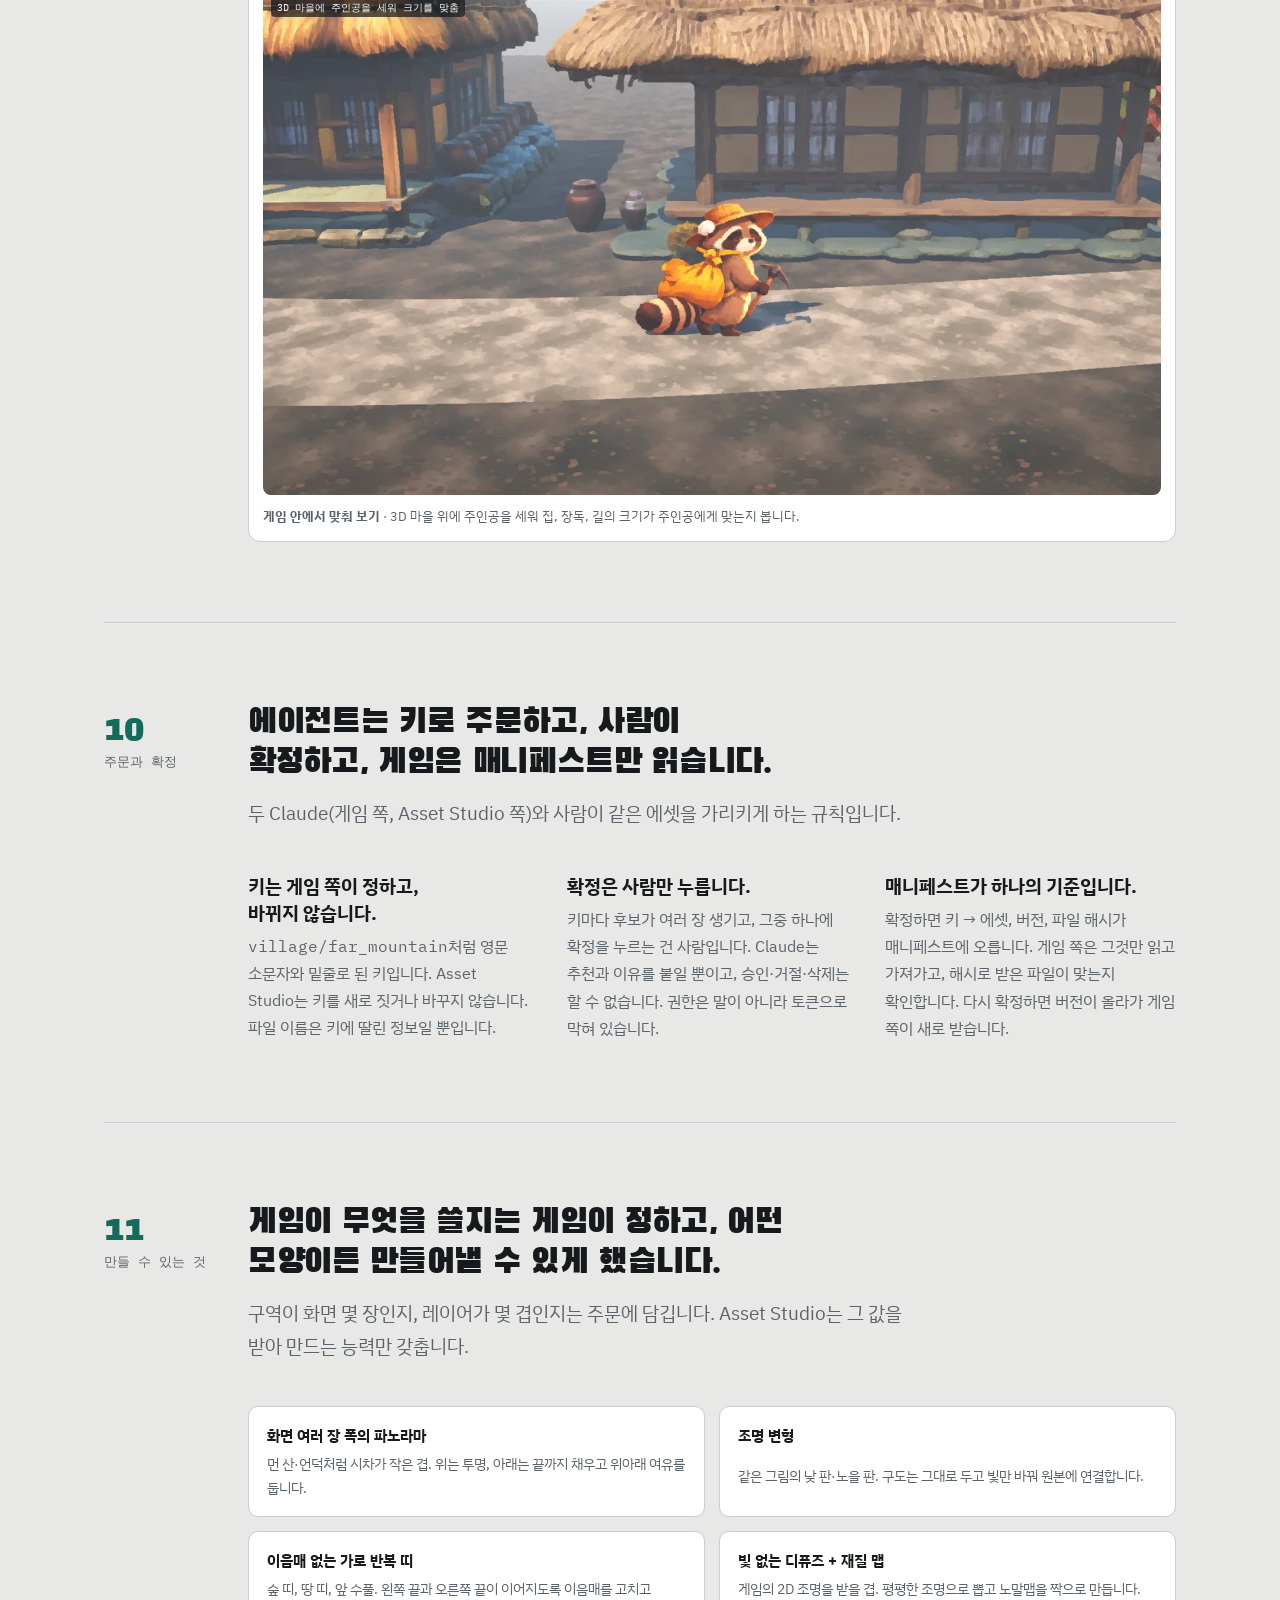
==== commit e36678d1: "Add Asset Studio animation and 3D showcases with enlarged previews" ====
--- a/asset-studio/index.html
+++ b/asset-studio/index.html
@@ -322,6 +322,74 @@
 .maps div { position: relative; border-radius: 8px; overflow: hidden; border: 1px solid var(--line); aspect-ratio: 1; }
 .maps img { width: 100%; height: 100%; object-fit: cover; display: block; }
 @media (prefers-reduced-motion: reduce) { .peel-stage img, .stepsfig .frames img { transition: none; } .lane-q.nudge .job, .lane-bar i.run { animation: none; } }
+/* 11-20 보충: 동작 만들기, 3D, 나온 것들 */
+[hidden] { display: none !important; }
+.px { image-rendering: pixelated; image-rendering: crisp-edges; }
+.flow-label { font-family: var(--font-mono); font-size: 0.75rem; color: var(--muted); letter-spacing: .04em; margin: 0 0 10px; }
+.flow { display: grid; grid-auto-flow: column; grid-auto-columns: minmax(150px, 1fr); gap: 10px; overflow-x: auto; padding-bottom: 6px; align-items: stretch; }
+.flow + .flow-label { margin-top: 28px; }
+.fstep { margin: 0; position: relative; background: var(--surface); border: 1px solid var(--line); border-radius: 10px; padding: 10px; display: grid; grid-template-rows: auto 1fr; gap: 8px; }
+.fstep:not(:last-child)::after { content: "▸"; position: absolute; right: -10px; top: 38%; width: 10px; text-align: center; color: var(--muted); font-size: 0.75rem; }
+.fstep .ph { aspect-ratio: 1; border-radius: 6px; position: relative; overflow: hidden; }
+.fstep .ph img { position: absolute; inset: 6px; width: calc(100% - 12px); height: calc(100% - 12px); object-fit: contain; display: block; }
+.fstep .ph.cover img { inset: 0; width: 100%; height: 100%; object-fit: cover; }
+.fstep figcaption { display: grid; gap: 2px; align-content: start; }
+.fstep b { font-size: 0.875rem; }
+.fstep span { font-size: 0.75rem; color: var(--muted); line-height: 1.5; }
+.fstep .n { font-family: var(--font-mono); font-size: 0.6875rem; color: var(--stamp); font-weight: 600; }
+.fstep.done { border-color: var(--stamp); }
+.gate { display: grid; grid-template-columns: repeat(7, 1fr); gap: 6px; margin-top: 12px; }
+@media (max-width: 860px) { .gate { grid-template-columns: repeat(2, 1fr); } }
+.gate div { background: var(--bg); border-radius: 6px; padding: 7px 9px; font-size: 0.75rem; display: grid; gap: 1px; }
+.gate code { font-size: 0.6875rem; color: var(--stamp); font-weight: 600; }
+.player-stage { position: relative; border-radius: 8px; overflow: hidden; display: grid; place-items: center; padding: 10px 0; }
+.player-stage canvas { height: 300px; max-width: 100%; width: auto; display: block; image-rendering: pixelated; }
+.player-stage .lbl { top: 8px; }
+.player-stage .fno { position: absolute; right: 8px; top: 8px; font-family: var(--font-mono); font-size: 0.6875rem; background: var(--ink); color: var(--bg); padding: 1px 7px; border-radius: 4px; }
+.player-ctl { display: grid; grid-template-columns: auto auto auto 1fr; gap: 8px; align-items: center; }
+.player-ctl input[type=range] { width: 100%; accent-color: var(--stamp); }
+.player-ctl .ghost { min-width: 44px; min-height: 36px; }
+.verdicts { display: grid; gap: 6px; font-size: 0.8125rem; }
+.verdicts div { display: grid; grid-template-columns: auto 1fr; gap: 10px; align-items: baseline; padding: 6px 10px; border-radius: 6px; background: var(--bg); }
+.verdicts .st { justify-self: start; }
+.stage3d { position: relative; border-radius: 8px; overflow: hidden; aspect-ratio: 16/9; background: var(--bg); }
+.stage3d img { position: absolute; inset: 0; width: 100%; height: 100%; object-fit: cover; display: block; transition: opacity .5s ease; }
+.stage3d .lbl { top: 8px; }
+.house4 { display: grid; grid-template-columns: 3fr 2fr 2fr 2fr; gap: 8px; align-items: start; }
+@media (max-width: 600px) { .house4 { grid-template-columns: 1fr 1fr; } .house4 figure:first-child { grid-column: 1 / -1; } }
+.house4 figure { margin: 0; display: grid; gap: 4px; }
+.house4 img { width: 100%; aspect-ratio: 1; object-fit: cover; background: #bfbfbf; border-radius: 6px; border: 1px solid var(--line); display: block; }
+.house4 figure:first-child img { aspect-ratio: auto; height: auto; object-fit: contain; }
+.house4 figcaption { font-family: var(--font-mono); font-size: 0.6875rem; color: var(--muted); }
+.picked { position: absolute; right: 6px; top: 6px; background: var(--stamp); color: var(--stamp-ink); font-size: 0.625rem; font-weight: 700; padding: 1px 6px; border-radius: 4px; z-index: 2; }
+.hero-show { display: grid; grid-template-columns: minmax(0, 1.1fr) minmax(0, 1fr); gap: 24px; align-items: start; }
+@media (max-width: 860px) { .hero-show { grid-template-columns: minmax(0, 1fr); } }
+.hero-stage { position: relative; aspect-ratio: 1; border-radius: 10px; overflow: hidden; display: grid; place-items: center; }
+.hero-stage img { max-width: 86%; max-height: 86%; display: block; }
+.hero-stage .lbl { top: 8px; }
+.cast { display: grid; grid-template-columns: repeat(6, 1fr); gap: 8px; margin-top: 24px; }
+@media (max-width: 900px) { .cast { grid-template-columns: repeat(4, 1fr); } }
+@media (max-width: 520px) { .cast { grid-template-columns: repeat(3, 1fr); } }
+.cast figure { margin: 0; border: 1px solid var(--line); border-radius: 8px; overflow: hidden; display: grid; grid-template-rows: auto 1fr; background: var(--surface); }
+.cast .ph { aspect-ratio: 3/4; position: relative; }
+.cast .ph img { position: absolute; inset: 6px; width: calc(100% - 12px); height: calc(100% - 12px); object-fit: contain; }
+.cast figcaption { padding: 5px 8px; font-size: 0.6875rem; line-height: 1.4; color: var(--muted); border-top: 1px solid var(--line); }
+.cast figcaption b { display: block; color: var(--ink); font-size: 0.75rem; }
+.sets-stage { border-radius: 8px; overflow: hidden; background: var(--bg); display: grid; place-items: center; }
+.sets-stage img { width: auto; max-width: 100%; height: auto; max-height: 680px; display: block; }
+.dot-animation-open { position: absolute; inset: 0; z-index: 3; width: 100%; height: 100%; padding: 0; border: 0; border-radius: inherit; background: transparent; cursor: zoom-in; }
+.dot-animation-open:focus-visible { outline: 3px solid var(--stamp); outline-offset: -4px; }
+.dot-animation-hint { margin: 8px 0 0; color: var(--muted); font-size: .8125rem; }
+.dot-animation-dialog { width: min(880px, calc(100vw - 32px)); max-width: none; max-height: calc(100dvh - 32px); padding: 0; border: 1px solid var(--line); border-radius: 12px; background: var(--surface); color: var(--ink); overflow: auto; }
+.dot-animation-dialog::backdrop { background: rgb(0 0 0 / 78%); }
+.dot-animation-header { display: flex; align-items: center; justify-content: space-between; gap: 16px; padding: 12px 16px; border-bottom: 1px solid var(--line); }
+.dot-animation-header h2 { margin: 0; font-size: 1rem; }
+.dot-animation-close { min-width: 44px; min-height: 44px; }
+.dot-animation-stage { display: grid; place-items: center; height: min(72dvh, 720px); padding: 20px; box-sizing: border-box; }
+.dot-animation-stage img { display: block; width: 100%; height: 100%; min-height: 0; object-fit: contain; image-rendering: pixelated; }
+.fstep .ph { background-color: var(--tape); }
+@media (prefers-reduced-motion: reduce) { .peel-stage img, .stepsfig .frames img { transition: none; } .lane-q.nudge .job, .lane-bar i.run { animation: none; } }
+
 </style>
 </head>
 <body>
@@ -679,9 +747,186 @@
   </div>
 </section>
 
+<section class="chapter" id="motion">
+  <div class="ch-head">
+    <div class="ch-num"><b>07</b>동작 만들기</div>
+    <div>
+      <h2>정지 그림 한 장을 영상으로 움직이고, 다시 도트로 되돌립니다.</h2>
+      <p class="muted">뼈대로 움직이기 어려운 털, 옷자락, 숨쉬기는 내 GPU의 영상 모델이 그립니다. Asset Studio는 그 영상을 정지 그림과 같은 키, 같은 색, 같은 눈으로 되돌리고, 열네 가지를 검사한 뒤에만 사람에게 보여 줍니다.</p>
+    </div>
+  </div>
+  <div class="ch-body">
+    <p class="flow-label">인물 하나를 세우기 · 엄마</p>
+    <div class="flow" aria-label="인물 하나를 세우는 순서">
+      <figure class="fstep"><div class="ph checker"><img src="img/v2/mom_ref.webp" alt="학습한 그림체로 뽑은 엄마의 원화"></div><figcaption><span class="n">1 · 원화</span><b>학습한 그림체로 뽑기</b><span>내 LoRA로 종, 옷, 성격을 적어 뽑습니다.</span></figcaption></figure>
+      <figure class="fstep"><div class="ph checker"><img src="img/v2/mom_flat.webp" alt="평면 그림으로 다시 그린 엄마"></div><figcaption><span class="n">2 · 평면 그림</span><b>셀 애니메이션풍으로</b><span>주인공 그림을 기준으로 선과 면을 평평하게 다시 그립니다. 이 단계만 Codex 그림 생성을 씁니다.</span></figcaption></figure>
+      <figure class="fstep done"><div class="ph checker"><img class="px" src="img/v2/mom_px.webp" alt="엄마의 도트 정지 그림"></div><figcaption><span class="n">3 · 도트 정지 그림</span><b>정한 키, 정한 색</b><span>크기표의 키로 줄이고, 눈동자의 흰 점 자리를 기록합니다.</span></figcaption></figure>
+    </div>
+    <p class="flow-label">동작 하나를 만들기 · 무쇠 서 있기(숨쉬기)</p>
+    <div class="flow" aria-label="동작 하나를 만드는 순서">
+      <figure class="fstep"><div class="ph checker"><img src="img/v2/wf_start.webp" alt="영상에 넣는 무쇠의 서 있는 그림"></div><figcaption><span class="n">1 · 시작 그림</span><b>정지 그림 그대로</b><span>도구나 다른 자세가 필요한 동작만 시작 자세를 따로 그립니다.</span></figcaption></figure>
+      <figure class="fstep"><div class="ph checker"><img src="img/v2/wf_video.webp" alt="영상 모델이 만든 무쇠의 숨쉬기 영상"></div><figcaption><span class="n">2 · 영상</span><b>Wan 2.2 · 49프레임</b><span>내 GPU에서 한 편에 약 90초. 시드 두 개로 두 편을 뽑습니다.</span></figcaption></figure>
+      <figure class="fstep"><div class="ph checker"><img src="img/v2/wf_rgba.webp" alt="배경을 지운 프레임"></div><figcaption><span class="n">3 · 배경 지우기</span><b>투명 배경</b><span>가장자리에 남은 배경색까지 걷어 냅니다.</span></figcaption></figure>
+      <figure class="fstep"><div class="ph checker"><img class="px" src="img/v2/wf_pxraw.webp" alt="도트로 바꾼 프레임"></div><figcaption><span class="n">4 · 도트로</span><b>정지 그림의 팔레트</b><span>정지 그림에 쓴 색만으로 프레임마다 다시 찍습니다.</span></figcaption></figure>
+      <figure class="fstep done"><div class="ph checker"><img class="px" src="img/v2/musoe_idle.webp" alt="다듬은 무쇠의 숨쉬기 도트 동작"></div><figcaption><span class="n">5 · 다듬기</span><b>발, 머리, 숨</b><span>발과 두 손, 머리는 멈추고 몸통만 숨을 쉬게 합니다. 얼굴 톤과 흰 점, 다문 입은 정지 그림에 맞춥니다.</span></figcaption></figure>
+    </div>
+
+    <div class="show">
+      <figure id="playerfig">
+        <div class="player-stage checker">
+          <canvas id="plCv" width="228" height="292" role="img" aria-label="무쇠 서 있기 프레임"></canvas>
+          <span class="lbl">검수 화면 · 무쇠 서 있기</span>
+          <span class="fno" id="plNo">0 / 47</span>
+        </div>
+        <div class="player-ctl">
+          <button class="ghost" type="button" id="plPrev" aria-label="이전 프레임">◂</button>
+          <button class="ghost" type="button" id="plPlay">멈춤</button>
+          <button class="ghost" type="button" id="plNext" aria-label="다음 프레임">▸</button>
+          <input type="range" id="plRange" min="0" max="47" value="0" aria-label="프레임 위치">
+        </div>
+        <figcaption><b>프레임 재생기</b> · 사람이 보는 검수 화면은 동작을 영상이 아니라 프레임으로 보여 줍니다. 멈추고, 한 장씩 넘기고, 번호로 "31번에서 눈이 사라진다"라고 적을 수 있습니다.</figcaption>
+      </figure>
+      <div class="review-list">
+        <div><h3>열네 가지를 통과해야 사람에게 갑니다.</h3><p>도구가 먼저 재고, Claude가 모든 프레임을 확대해서 한 장씩 본 뒤 항목마다 통과나 흠을 적습니다. 한 항목이라도 흠이면 사람의 화면에 올라가지 않습니다.</p></div>
+        <div class="verdicts">
+          <div><span class="st ok">통과</span><span>14항목 모두 통과. 검수 화면에 올라갑니다.</span></div>
+          <div><span class="st w">다시</span><span>시드를 바꿔 두 번 더 뽑습니다. 그래도 안 되면 끝 자세 그림을 마지막 프레임으로 줍니다.</span></div>
+          <div><span class="st g">보류</span><span>세 번 모두 안 되면 사람이 정할 것으로 넘기고, 올리지 않았다고 적습니다.</span></div>
+        </div>
+        <div><h3>사람이 한 말은 규칙이 됩니다.</h3><p>"발바닥이 출렁인다", "입을 왜 자꾸 벌리냐" 같은 지적이 두 번 나오면 검사 항목에 한 줄이 늘고, 그 뒤로 만드는 모든 동작에 적용됩니다.</p></div>
+      </div>
+    </div>
+    <div class="gate" aria-label="동작 검사 열네 항목">
+      <div><code>1</code>위치 · 발 고정</div><div><code>2</code>튀는 도트</div><div><code>3</code>색과 톤</div><div><code>4</code>눈과 흰 점</div><div><code>5</code>다문 입</div><div><code>6</code>서 있기의 숨</div><div><code>7</code>모자·끈·뿔</div>
+      <div><code>8</code>생기거나 사라짐</div><div><code>9</code>보는 방향</div><div><code>10</code>동작의 쓰임</div><div><code>11</code>도구 쥔 손</div><div><code>12</code>얼굴</div><div><code>13</code>무슨 동작인가</div><div><code>14</code>인물 전체 일관</div>
+    </div>
+    <div class="spec">
+      <div><b>49</b><span>프레임 · 초당 24장</span></div>
+      <div><b>~90초</b><span>영상 한 편 · RTX 4080</span></div>
+      <div><b>14</b><span>사람에게 가기 전 검사</span></div>
+      <div><b>113</b><span>통과한 동작 · 11월 20일</span></div>
+    </div>
+  </div>
+</section>
+
+<section class="chapter" id="made">
+  <div class="ch-head">
+    <div class="ch-num"><b>08</b>나온 도트</div>
+    <div>
+      <h2>첫 프로젝트에서 실제로 나온 도트입니다.</h2>
+      <p class="muted">PACKOON 한 게임에서 이번 달에 나온 도트 가운데 검사를 통과한 것만 골랐습니다. "★ 사람이 고른 것"은 검수에서 사람이 마음에 든다고 한 것입니다.</p>
+      <p class="dot-animation-hint">애니메이션을 누르면 크게 볼 수 있습니다.</p>
+    </div>
+  </div>
+  <div class="ch-body">
+    <div class="hero-show">
+      <figure class="fig" style="margin:0">
+        <div class="hero-stage checker"><span class="picked" id="heroPicked">★ 사람이 고른 것</span><img class="px" id="heroImg" src="img/v2/hero_idle.webp" alt="주인공 서 있기"><span class="lbl" id="heroLbl">주인공 · 서 있기(숨쉬기)</span></div>
+        <div class="ptabs" id="heroTabs">
+          <button type="button" aria-pressed="true" data-src="hero_idle" data-name="서 있기(숨쉬기)" data-pick="1">서 있기</button>
+          <button type="button" data-src="hero_walk" data-name="걷기" data-pick="1">걷기</button>
+          <button type="button" data-src="hero_jump" data-name="점프">점프</button>
+          <button type="button" data-src="hero_dig" data-name="캐기">캐기</button>
+          <button type="button" data-src="hero_pickup" data-name="줍기">줍기</button>
+          <button type="button" data-src="hero_carry" data-name="짐 지기">짐 지기</button>
+          <button type="button" data-src="hero_jige_walk" data-name="지게 지고 걷기">지게 걷기</button>
+          <button type="button" data-src="hero_seolpi_walk" data-name="설피 신고 걷기">설피 걷기</button>
+          <button type="button" data-src="hero_knot" data-name="매듭 묶기">매듭</button>
+        </div>
+        <figcaption><b>주인공 동작</b> · 키 120점의 도트입니다. 서 있기는 머리와 발을 멈추고 몸통만 숨을 쉽니다. 모든 동작에서 얼굴 톤, 다문 입, 볼의 모자끈이 같습니다.</figcaption>
+      </figure>
+      <div class="review-list">
+        <div><h3>한 인물은 끝까지 같은 얼굴입니다.</h3><p>동작마다 영상을 새로 뽑지만, 눈의 모양과 흰 점, 입, 톤은 정지 그림 하나에 맞춥니다. 한 동작에서 고친 규칙은 그 인물의 다른 동작에도 그대로 씁니다.</p></div>
+        <div><h3>서 있기는 인사가 아닙니다.</h3><p>영상 모델은 서 있으라고 하면 자꾸 고개를 숙입니다. 그래서 목 위는 한 덩어리로만 1점 오르내리게 하고, 두 손과 발은 멈추게 합니다.</p></div>
+        <div><h3>도구는 게임이 쥐여 줄 수도 있습니다.</h3><p>낫처럼 여러 인물이 같은 모양으로 들어야 하는 도구는 동작 안에 그리지 않습니다. 영상에서는 초록 막대를 쥐게 하고 변환에서 지운 뒤, 프레임마다 손의 자리와 방향만 기록해 게임이 같은 낫 그림을 덧씌웁니다.</p></div>
+      </div>
+    </div>
+
+    <div class="cast" aria-label="다른 인물들의 동작">
+      <figure><div class="ph checker"><img class="px" src="img/v2/npc_mom_laundry.webp" alt=""></div><figcaption><b>엄마</b>봄 마당 빨래</figcaption></figure>
+      <figure><div class="ph checker"><img class="px" src="img/v2/npc_dad_knot.webp" alt=""></div><figcaption><b>아빠</b>매듭 묶었다 풀기</figcaption></figure>
+      <figure><div class="ph checker"><img class="px" src="img/v2/npc_morak.webp" alt=""></div><figcaption><b>모락</b>호탕하게 부채질</figcaption></figure>
+      <figure><div class="ph checker"><img class="px" src="img/v2/npc_toad.webp" alt=""></div><figcaption><b>두꺼비 할멈</b>약탕관 곁에 앉음</figcaption></figure>
+      <figure><div class="ph checker"><img class="px" src="img/v2/npc_yeotbang.webp" alt=""></div><figcaption><b>엿방울</b>가위 장단</figcaption></figure>
+      <figure><div class="ph checker"><img class="px" src="img/v2/npc_whitebrow.webp" alt=""></div><figcaption><b>흰눈썹 노인</b>바둑 두기</figcaption></figure>
+      <figure><div class="ph checker"><img class="px" src="img/v2/npc_old_otter.webp" alt=""></div><figcaption><b>늙은 수달</b>겨울 낚시</figcaption></figure>
+      <figure><div class="ph checker"><img class="px" src="img/v2/npc_magpie.webp" alt=""></div><figcaption><b>늙은 까치</b>약보자기 들고 낢</figcaption></figure>
+      <figure><div class="ph checker"><img class="px" src="img/v2/npc_brother.webp" alt=""></div><figcaption><b>다람쥐 형제</b>다툼</figcaption></figure>
+      <figure><div class="ph checker"><img class="px" src="img/v2/npc_kkubeogi.webp" alt=""></div><figcaption><b>꾸벅이</b>졸음</figcaption></figure>
+      <figure><div class="ph checker"><img class="px" src="img/v2/npc_mole.webp" alt=""></div><figcaption><b>꼬마 두더지</b>반짝돌 굴림</figcaption></figure>
+      <figure><div class="ph checker"><img class="px" src="img/v2/npc_caravan.webp" alt=""></div><figcaption><b>상단 보부상</b>짐 지고 행렬 걷기</figcaption></figure>
+      <figure><div class="ph checker"><img class="px" src="img/v2/npc_haengsu.webp" alt=""></div><figcaption><b>말뚝 행수</b>서 있기</figcaption></figure>
+      <figure><div class="ph checker"><img class="px" src="img/v2/npc_eolle.webp" alt=""></div><figcaption><b>얼레</b>서 있기</figcaption></figure>
+      <figure><div class="ph checker"><img class="px" src="img/v2/npc_chick.webp" alt=""></div><figcaption><b>꺼병이</b>달려감</figcaption></figure>
+      <figure><div class="ph checker"><img class="px" src="img/v2/npc_hero_otter.webp" alt=""></div><figcaption><b>변신 · 수달</b>걷기</figcaption></figure>
+      <figure><div class="ph checker"><img class="px" src="img/v2/npc_hero_goat.webp" alt=""></div><figcaption><b>변신 · 염소</b>걷기</figcaption></figure>
+      <figure><div class="ph checker"><img class="px" src="img/v2/npc_hero_squirrel.webp" alt=""></div><figcaption><b>변신 · 다람쥐</b>이동</figcaption></figure>
+    </div>
+    <p class="caption">54명의 인물에서 통과한 동작 101개 가운데 18개입니다. 모두 같은 순서(자세 그림, 영상, 배경 지우기, 도트, 다듬기, 14항목 검사)를 거쳤습니다.</p>
+
+    <figure class="fig" id="setsfig" style="margin-top:28px">
+      <div class="ptabs" id="setTabs">
+        <button type="button" aria-pressed="true" data-src="portraits" data-cap="대화창에 쓰는 도트 초상입니다. 인물마다 표정을 네 가지까지 같은 얼굴로 맞췄습니다.">대화 초상</button>
+        <button type="button" data-src="transforms" data-cap="같은 인물의 다른 모습(겨울옷, 짐을 진 모습, 둔갑한 모습)입니다. 옷이나 모습이 바뀌어도 얼굴과 색은 그대로 둡니다.">변형 도트</button>
+        <button type="button" data-src="notebook" data-cap="게임 속 수첩에 붙는 인물 그림입니다. 수첩 종이에 손으로 그린 듯한 한 벌로 맞췄습니다.">수첩 그림</button>
+        <button type="button" data-src="musoe_fist" data-cap="전투 화면에 나오는 1인칭 손 가운데 무쇠의 주먹입니다. 손목을 감은 천과 오소리의 굵은 털, 발톱 하나가 보입니다.">1인칭 손 · 무쇠 주먹</button>
+      </div>
+      <div class="sets-stage"><img id="setImg" src="img/v2/portraits.webp" alt="대화 초상"></div>
+      <figcaption id="setCap">대화창에 쓰는 도트 초상입니다. 인물마다 표정을 네 가지까지 같은 얼굴로 맞췄습니다.</figcaption>
+    </figure>
+  </div>
+</section>
+
+<section class="chapter" id="to3d">
+  <div class="ch-head">
+    <div class="ch-num"><b>09</b>3D로 옮기기</div>
+    <div>
+      <h2>원화를 3D로 옮기고, 빛과 색은 게임 엔진 안에서 맞춥니다.</h2>
+      <p class="muted">3D 모델은 원화 한 장에서 시작합니다. 받은 모델에는 생성할 때의 햇빛이 구워져 있어서, 그대로 쓰면 게임의 노을과 밤에서 한쪽만 밝게 보입니다. Asset Studio는 그 빛을 고르게 펴고, 게임 엔진에서 낮·노을·밤으로 비춰 본 뒤 확정합니다.</p>
+    </div>
+  </div>
+  <div class="ch-body">
+    <div class="house4" aria-label="원화에서 게임까지 같은 집">
+      <figure><img src="img/v2/home_concept.webp" alt="초가집 원화"><figcaption>1 · 원화</figcaption></figure>
+      <figure><div style="position:relative"><span class="picked">★ 사람이 고른 것</span><img src="img/v2/home_front.webp" alt="3D로 옮긴 초가집 앞면"></div><figcaption>2 · 3D 모델(앞)</figcaption></figure>
+      <figure><img src="img/v2/home_game.webp" alt="게임 카메라로 본 초가집"><figcaption>3 · 게임 카메라</figcaption></figure>
+      <figure><img src="img/v2/home_grey.webp" alt="색을 뺀 초가집 모양"><figcaption>4 · 색을 뺀 모양 검사</figcaption></figure>
+    </div>
+    <p class="caption">사람이 Tripo 웹에서 만든 집(크레딧은 사람이 누를 때만 나갑니다)을 받아 면 수를 정하고, 앞면을 게임의 앞쪽으로 돌리고, 구워진 햇빛을 방향별로 골랐습니다. 옆과 뒤 지붕의 밝기가 앞면의 14~21%에서 62~77%로 올라왔습니다. 소품은 내 GPU의 TRELLIS로 같은 순서를 거칩니다.</p>
+    <div class="show">
+      <figure class="wide" id="lightfig3d">
+        <div class="stage3d" id="stage3d">
+          <img src="img/v2/g3_bld_day_1_front.webp" alt="낮의 초가집" data-k="day">
+          <img src="img/v2/g3_bld_dusk_1_front.webp" alt="노을의 초가집" data-k="dusk" style="opacity:0">
+          <img src="img/v2/g3_bld_night_1_front.webp" alt="밤의 초가집" data-k="night" style="opacity:0">
+          <span class="lbl">Godot · 게임 조명</span>
+        </div>
+        <div class="ptabs" id="tabs3d">
+          <button type="button" aria-pressed="true" data-k="day">낮</button>
+          <button type="button" data-k="dusk">노을</button>
+          <button type="button" data-k="night">밤</button>
+        </div>
+        <figcaption><b>같은 모델, 세 가지 빛</b> · 게임 엔진의 조명만 바꾼 장면입니다. 구워진 햇빛을 걷어 냈기 때문에 노을과 밤에도 지붕의 한쪽만 튀지 않습니다.</figcaption>
+      </figure>
+      <figure>
+        <div class="stage3d"><span class="picked">★ 사람이 고른 것</span><img src="img/v2/g3_ab_dusk_near_l.webp" alt="장작더미와 그루터기의 색 보정 전후"><span class="lbl" style="top:auto; bottom:8px">왼쪽 보정 전 · 오른쪽 색만 맞춤</span></div>
+        <figcaption><b>색 보정</b> · 장작더미와 그루터기를 집의 색에 맞춘 비교입니다. 모양은 그대로 두고 색만 집과 같은 계열로 옮깁니다.</figcaption>
+      </figure>
+      <figure>
+        <div class="stage3d"><img src="img/v2/g3_room_dusk_front_1.webp" alt="문이 열린 집 안에 이불이 보이는 노을 장면"><span class="lbl">문을 열면 방이 보이는 집</span></div>
+        <figcaption><b>들어갈 수 있는 집</b> · 문을 열면 방 안이 보이도록 만든 집입니다. 노을빛에서도 방 안의 이불과 벽지 색이 그대로 읽힙니다.</figcaption>
+      </figure>
+      <figure class="wide">
+        <div class="stage3d"><img src="img/v2/g3_bb_home_0.webp" alt="3D 마을 길 위에 선 너구리 주인공"><span class="lbl">3D 마을에 주인공을 세워 크기를 맞춤</span></div>
+        <figcaption><b>게임 안에서 맞춰 보기</b> · 3D 마을 위에 주인공을 세워 집, 장독, 길의 크기가 주인공에게 맞는지 봅니다.</figcaption>
+      </figure>
+    </div>
+  </div>
+</section>
+
 <section class="chapter" id="order">
   <div class="ch-head">
-    <div class="ch-num"><b>07</b>주문과 확정</div>
+    <div class="ch-num"><b>10</b>주문과 확정</div>
     <div>
       <h2>에이전트는 키로 주문하고, 사람이 확정하고, 게임은 매니페스트만 읽습니다.</h2>
       <p class="muted">두 Claude(게임 쪽, Asset Studio 쪽)와 사람이 같은 에셋을 가리키게 하는 규칙입니다.</p>
@@ -698,7 +943,7 @@
 
 <section class="chapter" id="caps">
   <div class="ch-head">
-    <div class="ch-num"><b>08</b>만들 수 있는 것</div>
+    <div class="ch-num"><b>11</b>만들 수 있는 것</div>
     <div>
       <h2>게임이 무엇을 쓸지는 게임이 정하고, 어떤 모양이든 만들어낼 수 있게 했습니다.</h2>
       <p class="muted">구역이 화면 몇 장인지, 레이어가 몇 겹인지는 주문에 담깁니다. Asset Studio는 그 값을 받아 만드는 능력만 갖춥니다.</p>
@@ -768,7 +1013,7 @@
 
 <section class="chapter" id="roles">
   <div class="ch-head">
-    <div class="ch-num"><b>09</b>역할 나누기</div>
+    <div class="ch-num"><b>12</b>역할 나누기</div>
     <div>
       <h2>Claude는 손이 많은 일을, 사람은 눈이 필요한 일을 합니다.</h2>
       <p class="muted">Claude는 두 군데서 일합니다. 화면 안에서는 프롬프트·캡션·추천을 쓰고, 밖에서는 Claude CLI가 같은 기능을 MCP로 씁니다. 모든 행동은 누가 했는지 기록됩니다.</p>
@@ -802,7 +1047,7 @@
 
 <section class="chapter" id="start">
   <div class="ch-head">
-    <div class="ch-num"><b>10</b>시작하기</div>
+    <div class="ch-num"><b>13</b>시작하기</div>
     <div>
       <h2>내 PC 한 대에 설치하고, 원본 두 장으로 시작합니다.</h2>
       <p class="muted">설치는 Claude Code가 하고, 사람은 그림체의 기준이 될 원본을 고릅니다. 그다음부터는 주문하고 확정하는 일만 남습니다.</p>
@@ -1027,5 +1272,124 @@
   })();
 })();
 </script>
+<script>
+
+/* 11-20 보충: 프레임 재생기, 주인공 동작, 3D 빛, 그림 모음 */
+(function(){
+  function $(id){ return document.getElementById(id); }
+  function press(tabs, b){ tabs.querySelectorAll('button').forEach(function(x){ x.setAttribute('aria-pressed', x === b ? 'true' : 'false'); }); }
+  var still = window.matchMedia && window.matchMedia('(prefers-reduced-motion: reduce)').matches;
+
+  // 프레임 재생기: 49프레임 시트(가로 10장)
+  (function(){
+    var cv = $('plCv'); if (!cv) return;
+    var ctx = cv.getContext('2d'), sheet = new Image(), FW = 114, FH = 146, COLS = 10, N = 48, f = 0, timer = null;
+    var no = $('plNo'), range = $('plRange'), play = $('plPlay');
+    function draw(){
+      ctx.imageSmoothingEnabled = false; ctx.clearRect(0, 0, cv.width, cv.height);
+      ctx.drawImage(sheet, (f % COLS) * FW, Math.floor(f / COLS) * FH, FW, FH, 0, 0, cv.width, cv.height);
+      no.textContent = f + ' / ' + (N - 1); range.value = f;
+    }
+    function stop(){ if (timer) { clearInterval(timer); timer = null; } play.textContent = '재생'; }
+    function start(){ if (timer) return; timer = setInterval(function(){ f = (f + 1) % N; draw(); }, 1000 / 24); play.textContent = '멈춤'; }
+    sheet.onload = function(){
+      draw();
+      if (still) stop();
+      var user = false;
+      if (!still && 'IntersectionObserver' in window) new IntersectionObserver(function(es){ if (user) return; if (es[0].isIntersecting) start(); else stop(); }, { threshold: 0.35 }).observe($('playerfig'));
+      play.addEventListener('click', function(){ user = true; if (timer) stop(); else start(); });
+      $('plPrev').addEventListener('click', function(){ user = true; stop(); f = (f + N - 1) % N; draw(); });
+      $('plNext').addEventListener('click', function(){ user = true; stop(); f = (f + 1) % N; draw(); });
+      range.addEventListener('input', function(){ user = true; stop(); f = +range.value; draw(); });
+    };
+    stop();
+    sheet.src = 'img/v2/player_musoe.png';
+  })();
+
+  // 주인공 동작 탭
+  (function(){
+    var t = $('heroTabs'); if (!t) return;
+    t.addEventListener('click', function(e){
+      var b = e.target.closest('button'); if (!b) return; press(t, b);
+      var m = $('heroImg'); m.src = 'img/v2/' + b.dataset.src + '.webp'; m.alt = '주인공 ' + b.dataset.name;
+      $('heroLbl').textContent = '주인공 · ' + b.dataset.name;
+      $('heroPicked').hidden = !b.dataset.pick;
+    });
+  })();
+
+  // 3D 빛 바꾸기
+  (function(){
+    var t = $('tabs3d'), stage = $('stage3d'); if (!t) return;
+    t.addEventListener('click', function(e){
+      var b = e.target.closest('button'); if (!b) return; press(t, b);
+      stage.querySelectorAll('img').forEach(function(m){ m.style.opacity = m.dataset.k === b.dataset.k ? '1' : '0'; });
+    });
+  })();
+
+  // 그림 모음 탭
+  (function(){
+    var t = $('setTabs'); if (!t) return;
+    t.addEventListener('click', function(e){
+      var b = e.target.closest('button'); if (!b) return; press(t, b);
+      var m = $('setImg'); m.src = 'img/v2/' + b.dataset.src + '.webp'; m.alt = b.textContent;
+      $('setCap').textContent = b.dataset.cap;
+    });
+  })();
+})();
+
+</script>
+<dialog class="dot-animation-dialog" id="dot-animation-dialog" aria-labelledby="dot-animation-title">
+  <header class="dot-animation-header">
+    <h2 id="dot-animation-title">도트 애니메이션</h2>
+    <button class="ghost dot-animation-close" type="button" aria-label="도트 애니메이션 확대 닫기" autofocus>닫기 ×</button>
+  </header>
+  <div class="dot-animation-stage checker"><img id="dot-animation-image" alt=""></div>
+</dialog>
+<script>
+(function(){
+  var dialog = document.getElementById('dot-animation-dialog');
+  var image = document.getElementById('dot-animation-image');
+  var title = document.getElementById('dot-animation-title');
+  var trigger, previousOverflow;
+  document.querySelectorAll('#made .hero-stage, #made .cast .ph').forEach(function(stage){
+    var button = document.createElement('button');
+    button.type = 'button';
+    button.className = 'dot-animation-open';
+    button.setAttribute('aria-haspopup', 'dialog');
+    button.setAttribute('aria-controls', dialog.id);
+    function label(){
+      if (stage.classList.contains('hero-stage')) return document.getElementById('heroLbl').textContent;
+      var caption = stage.closest('figure').querySelector('figcaption');
+      var name = caption.querySelector('b').textContent;
+      return name + ' · ' + caption.textContent.slice(name.length).trim();
+    }
+    button.setAttribute('aria-label', label() + ' 크게 보기');
+    button.addEventListener('click', function(){
+      trigger = button;
+      title.textContent = label();
+      image.alt = label();
+      image.src = stage.querySelector('img').currentSrc || stage.querySelector('img').src;
+      previousOverflow = document.body.style.overflow;
+      document.body.style.overflow = 'hidden';
+      dialog.showModal();
+    });
+    stage.appendChild(button);
+  });
+  document.getElementById('heroTabs').addEventListener('click', function(){
+    document.querySelector('#made .hero-stage .dot-animation-open').setAttribute('aria-label', document.getElementById('heroLbl').textContent + ' 크게 보기');
+  });
+  dialog.querySelector('.dot-animation-close').addEventListener('click', function(){ dialog.close(); });
+  dialog.addEventListener('click', function(event){
+    if (event.target !== dialog) return;
+    var rect = dialog.getBoundingClientRect();
+    if (event.clientX < rect.left || event.clientX > rect.right || event.clientY < rect.top || event.clientY > rect.bottom) dialog.close();
+  });
+  dialog.addEventListener('close', function(){
+    document.body.style.overflow = previousOverflow;
+    image.removeAttribute('src');
+    if (trigger) trigger.focus({ preventScroll: true });
+  });
+})();
+</script>
 </body>
 </html>
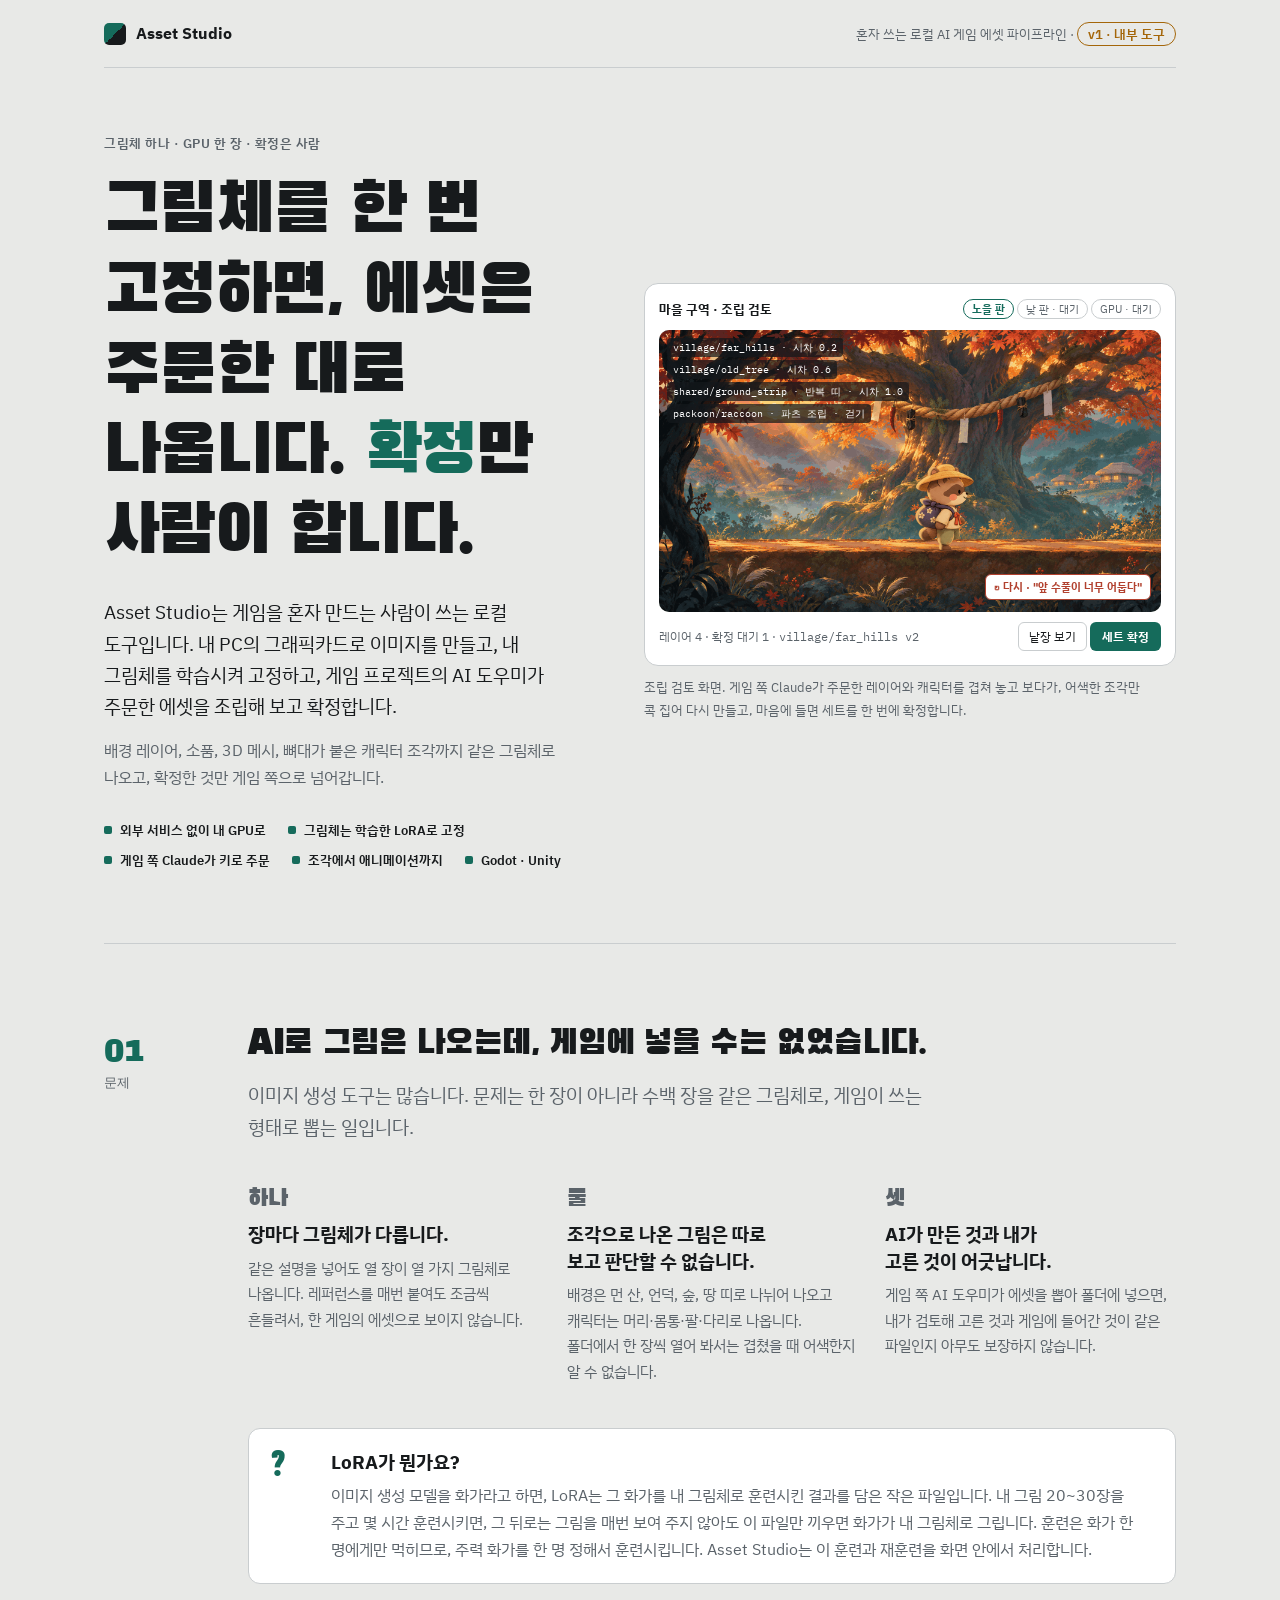
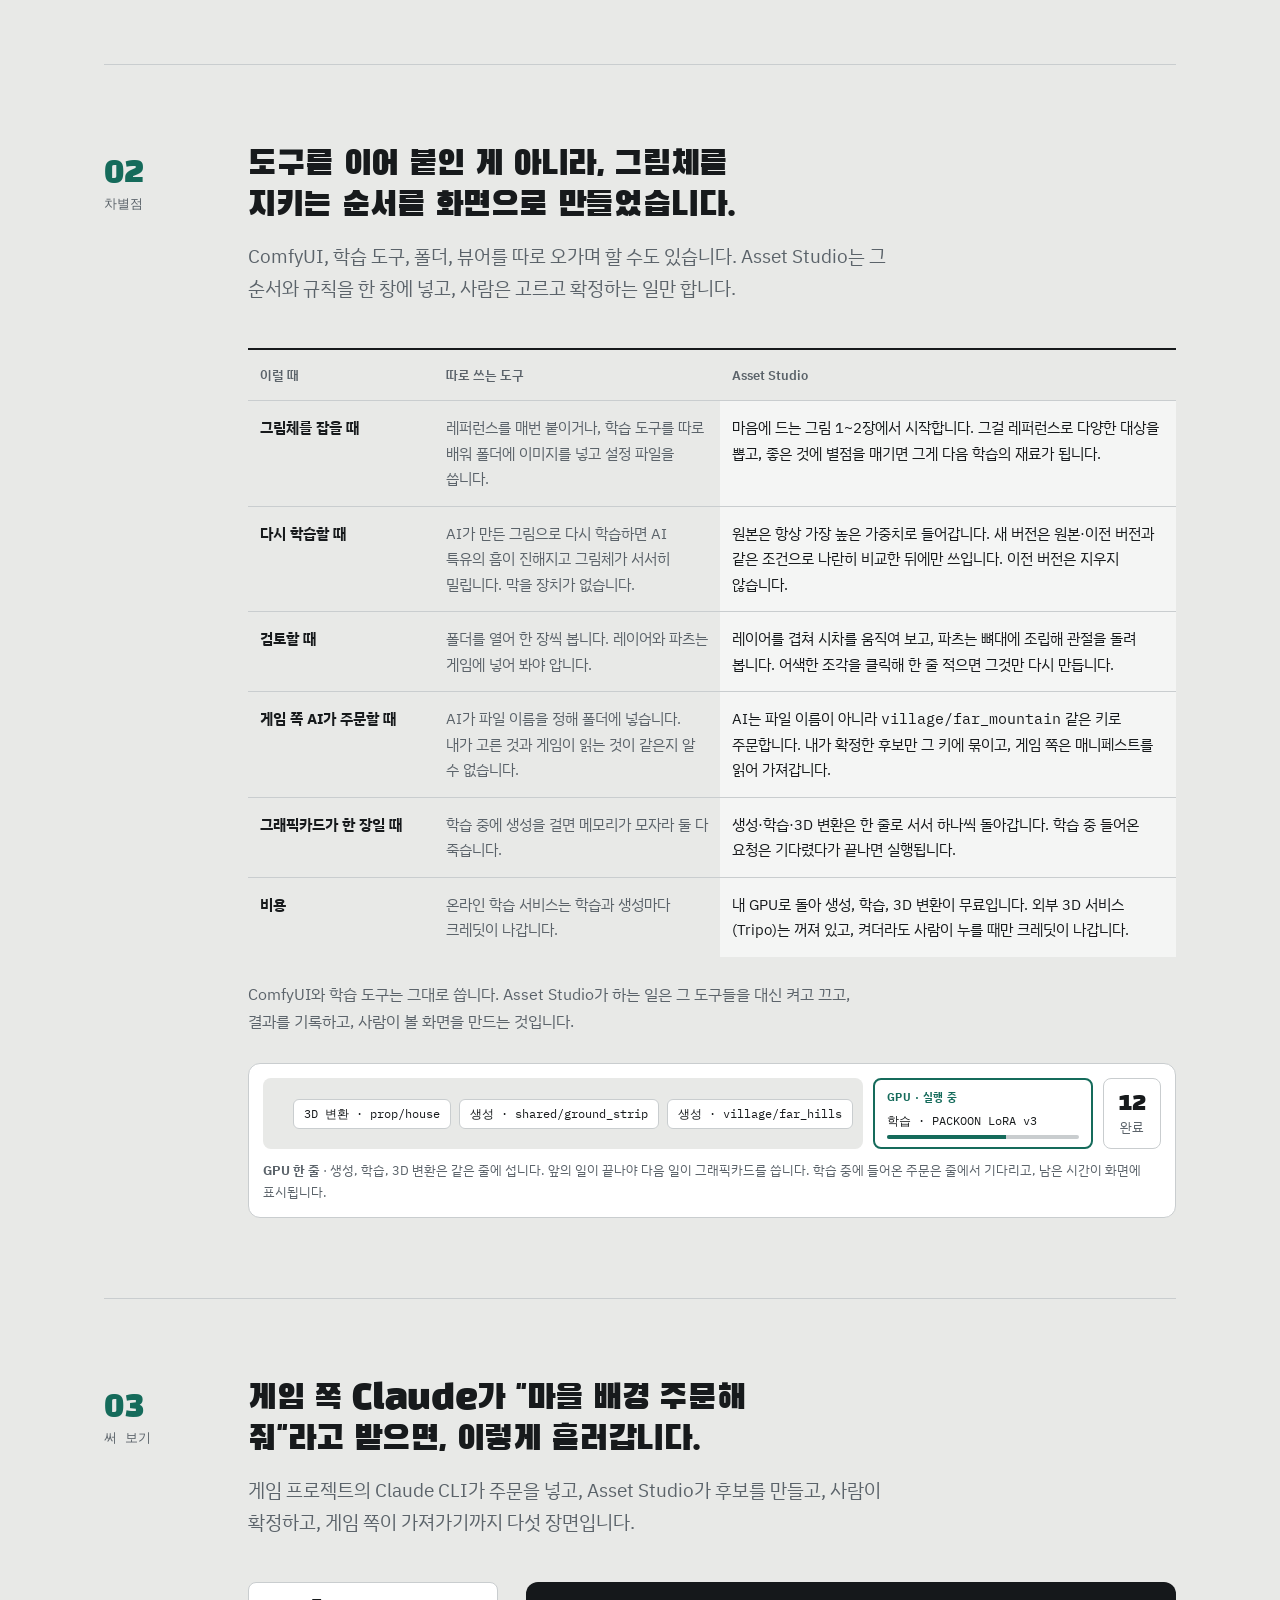
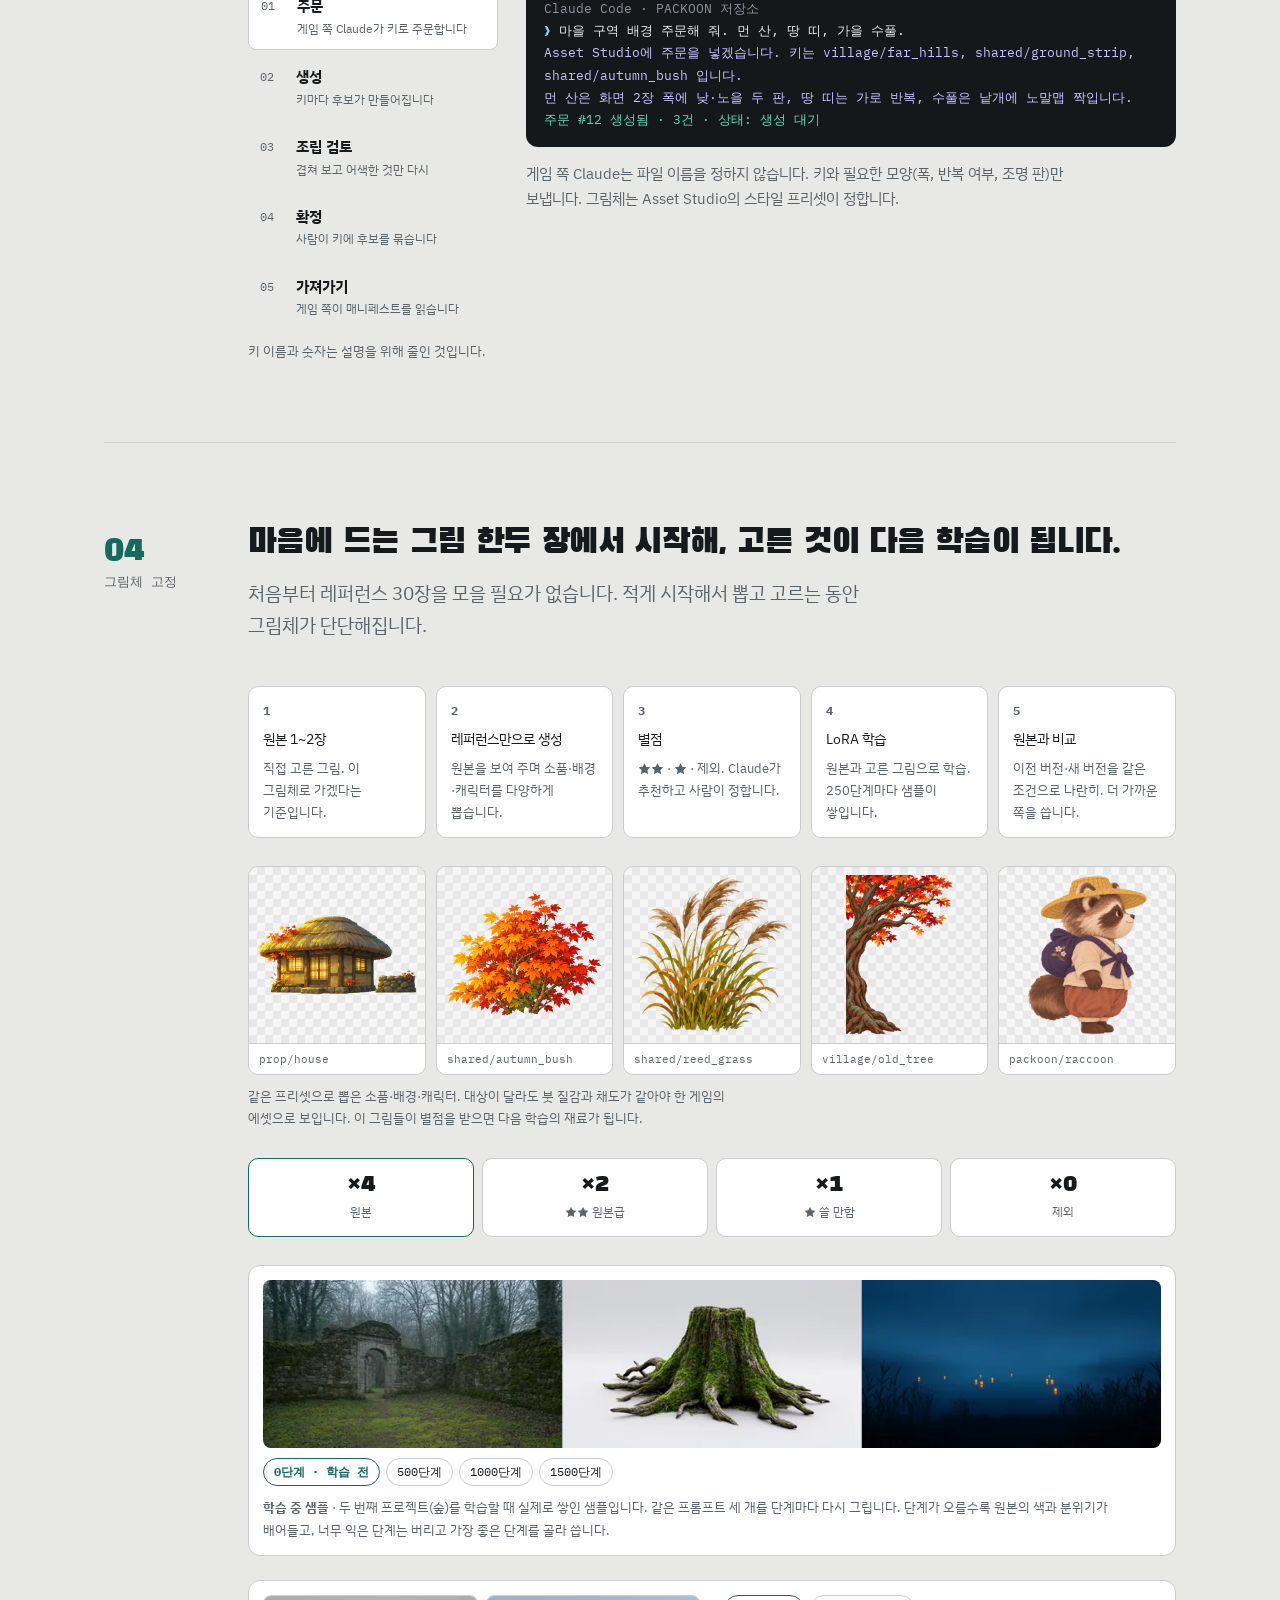
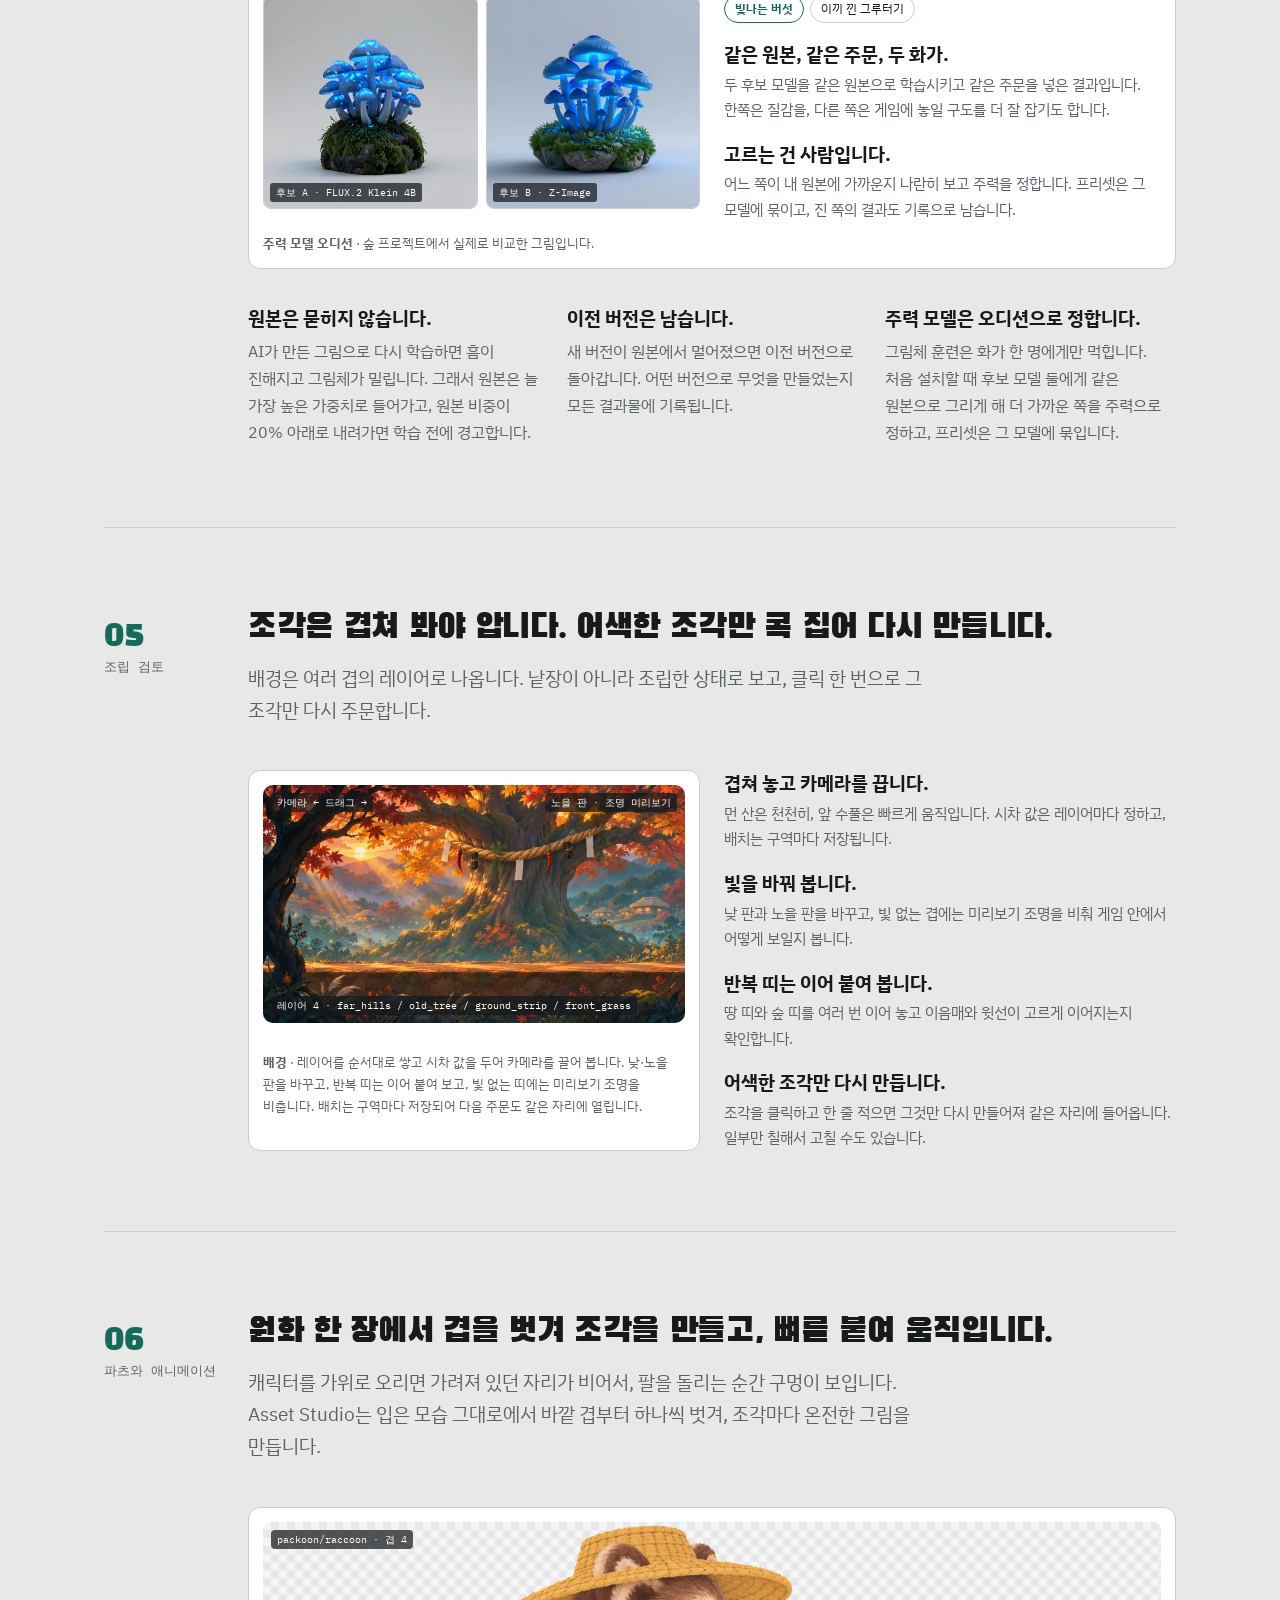
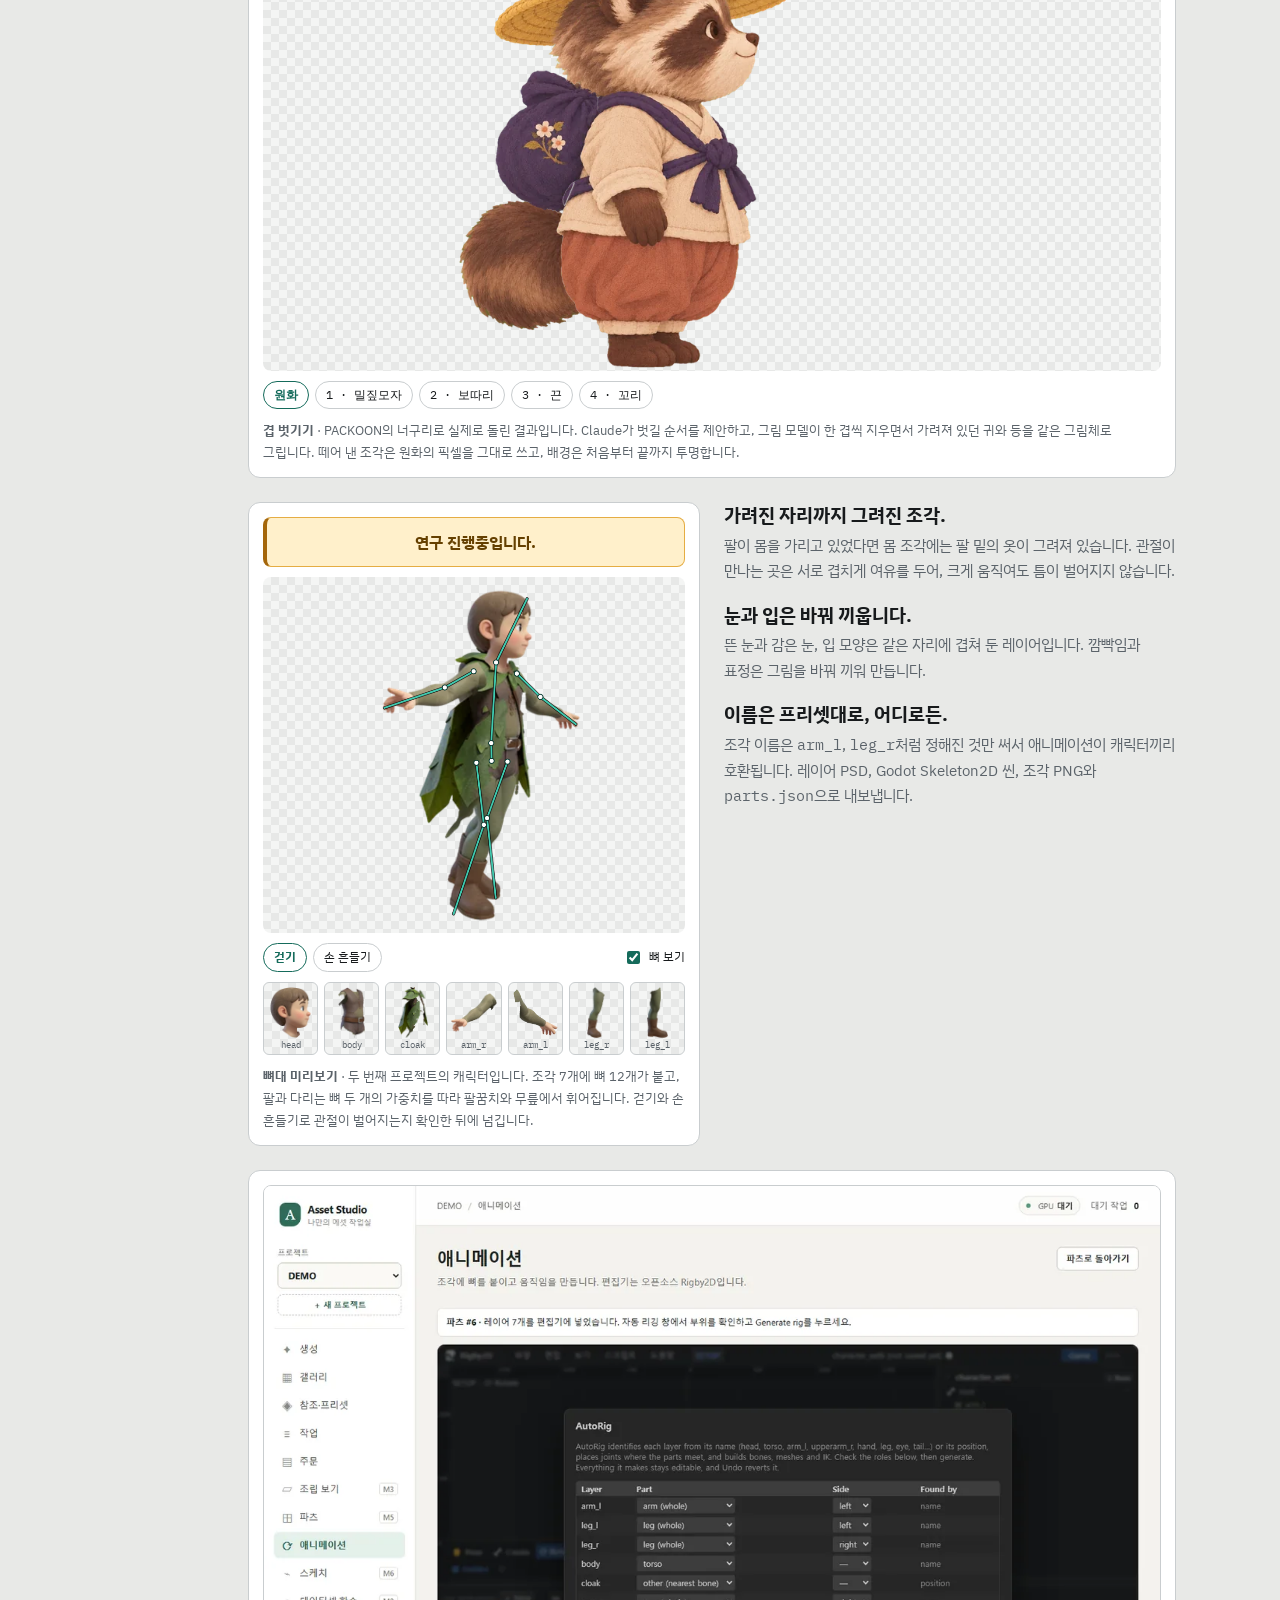
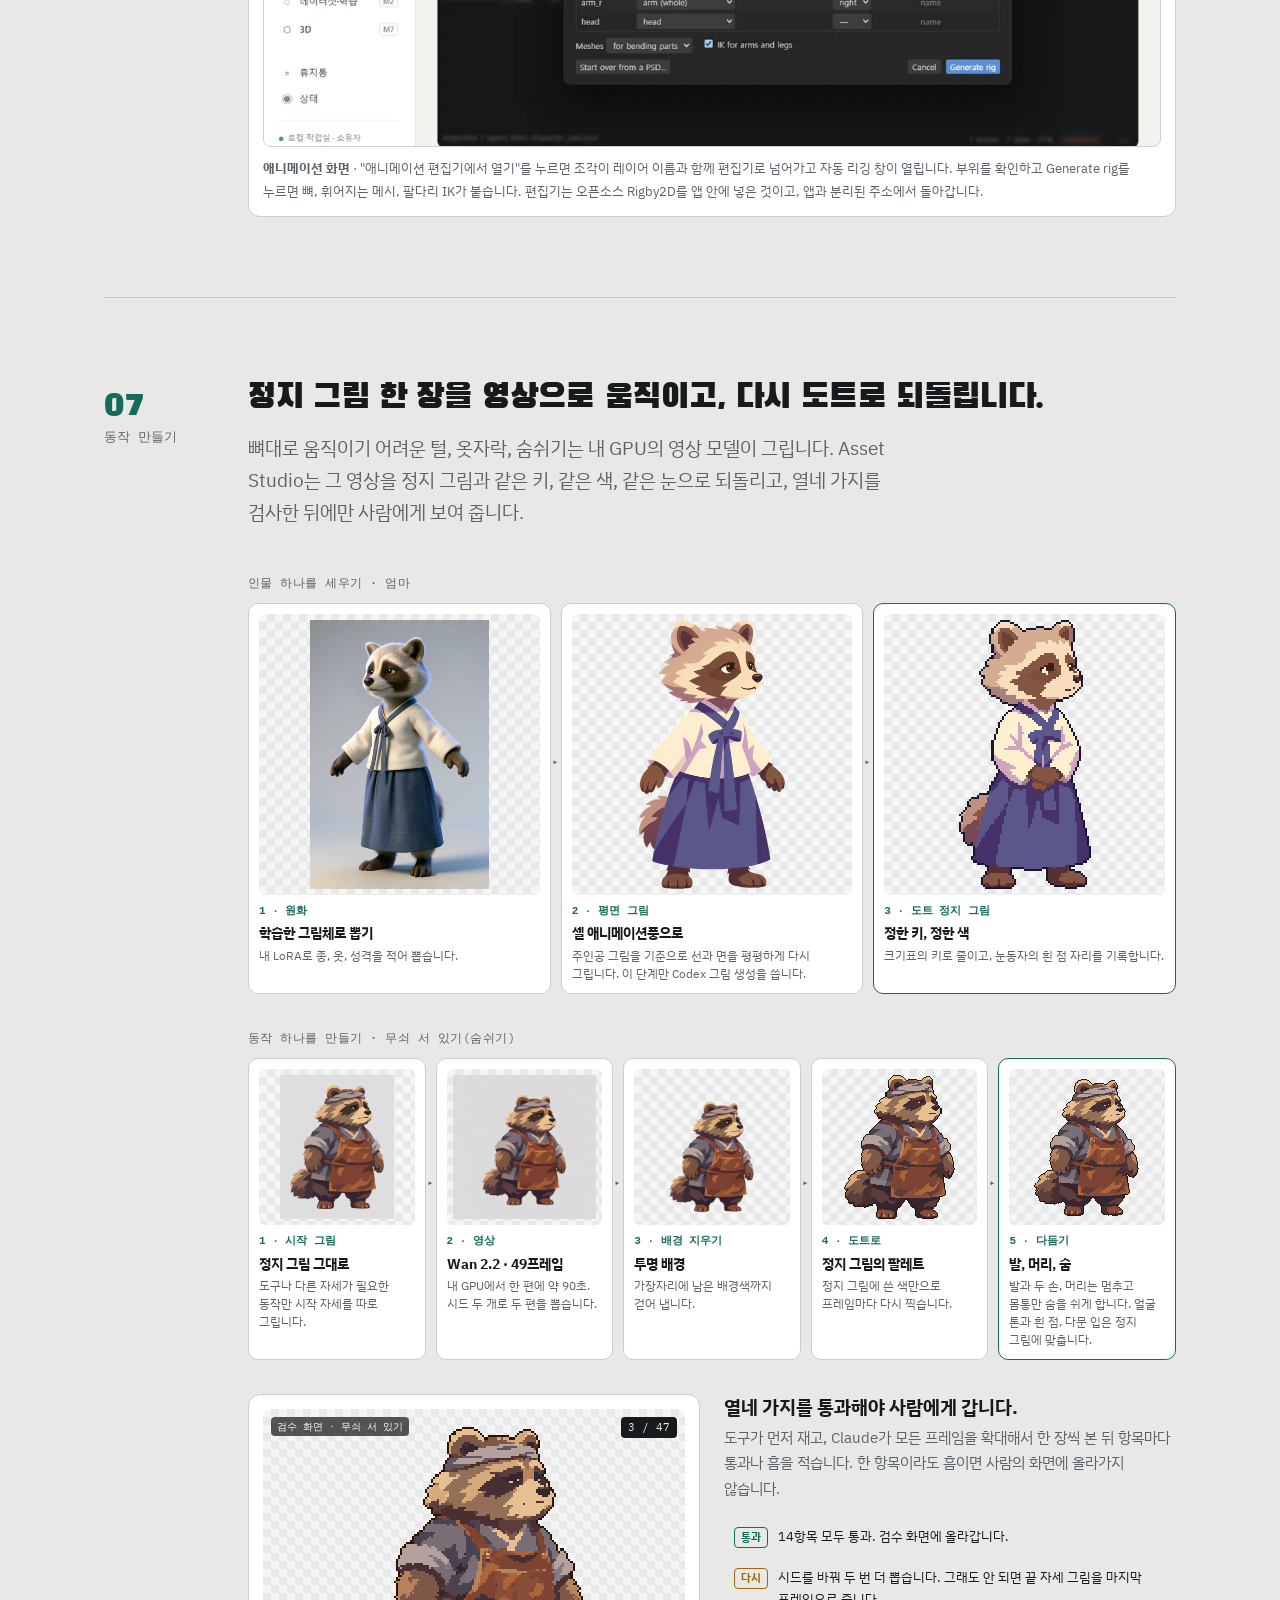
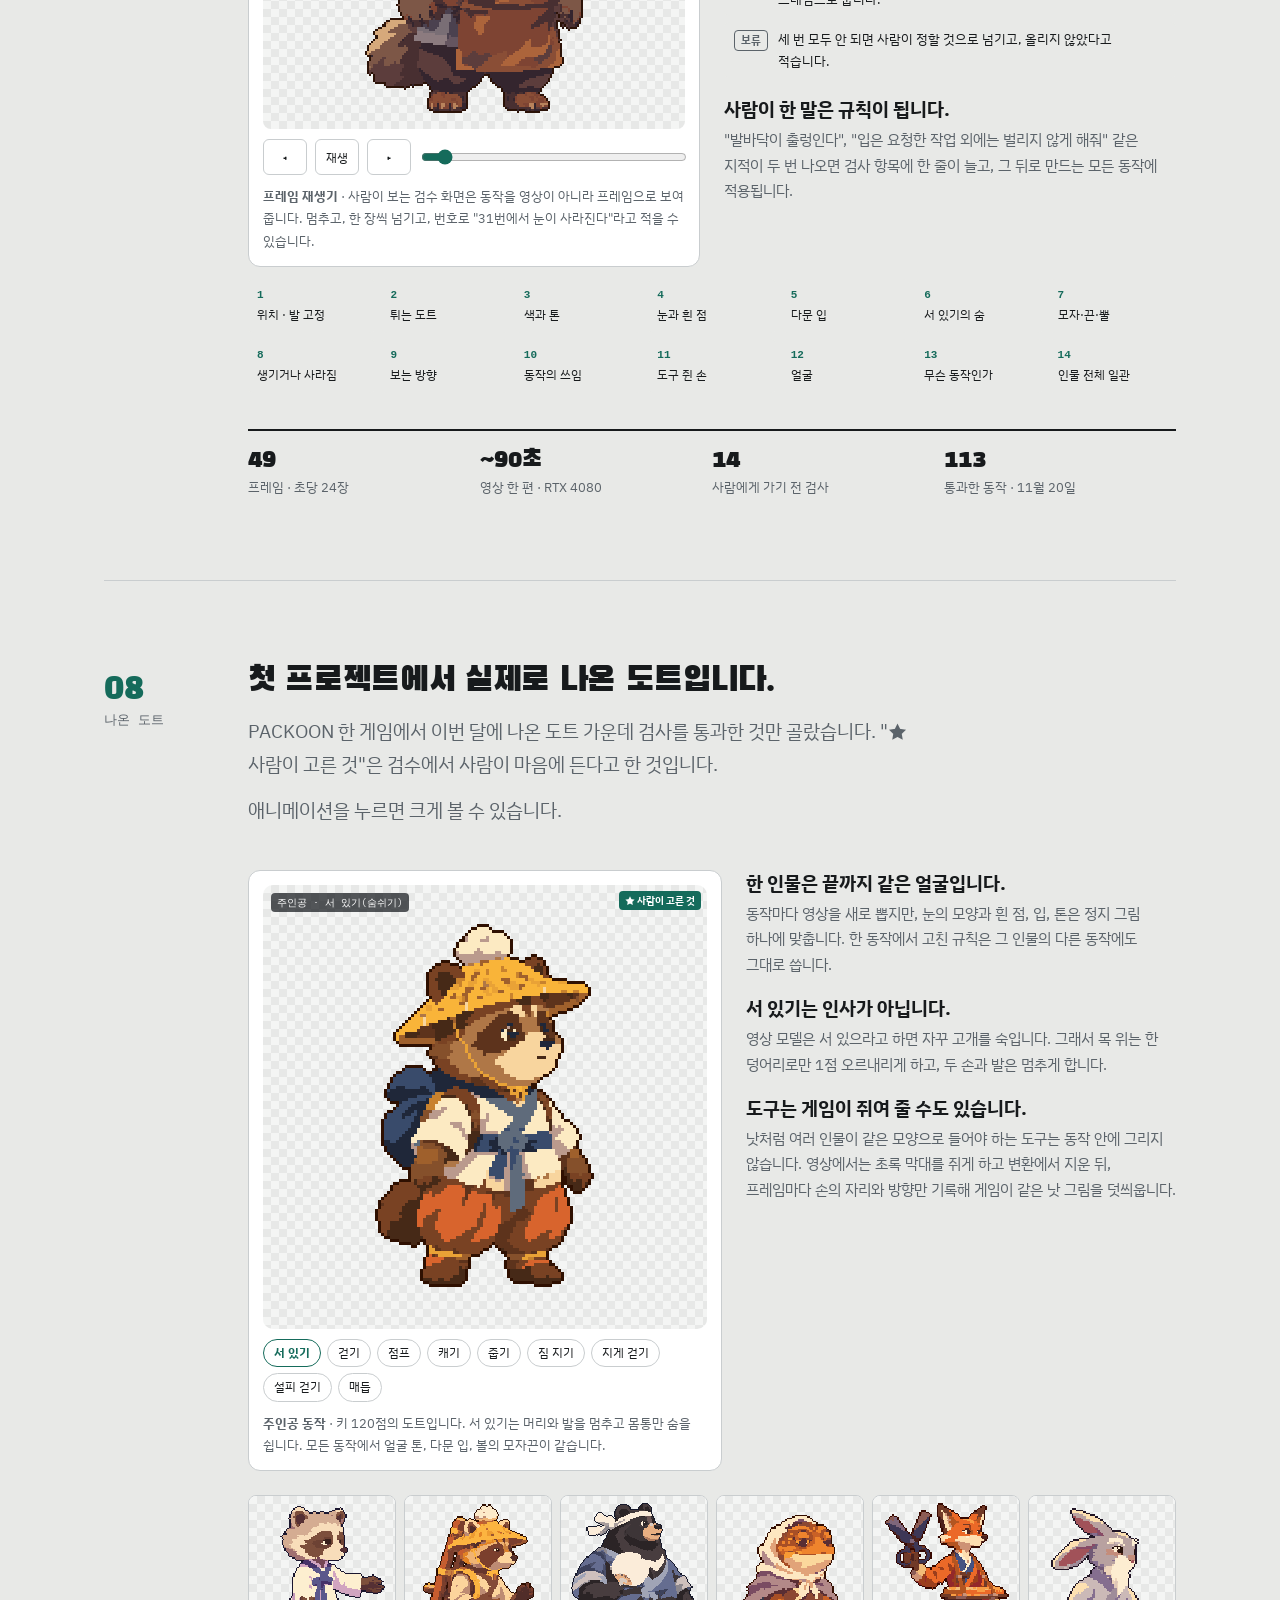
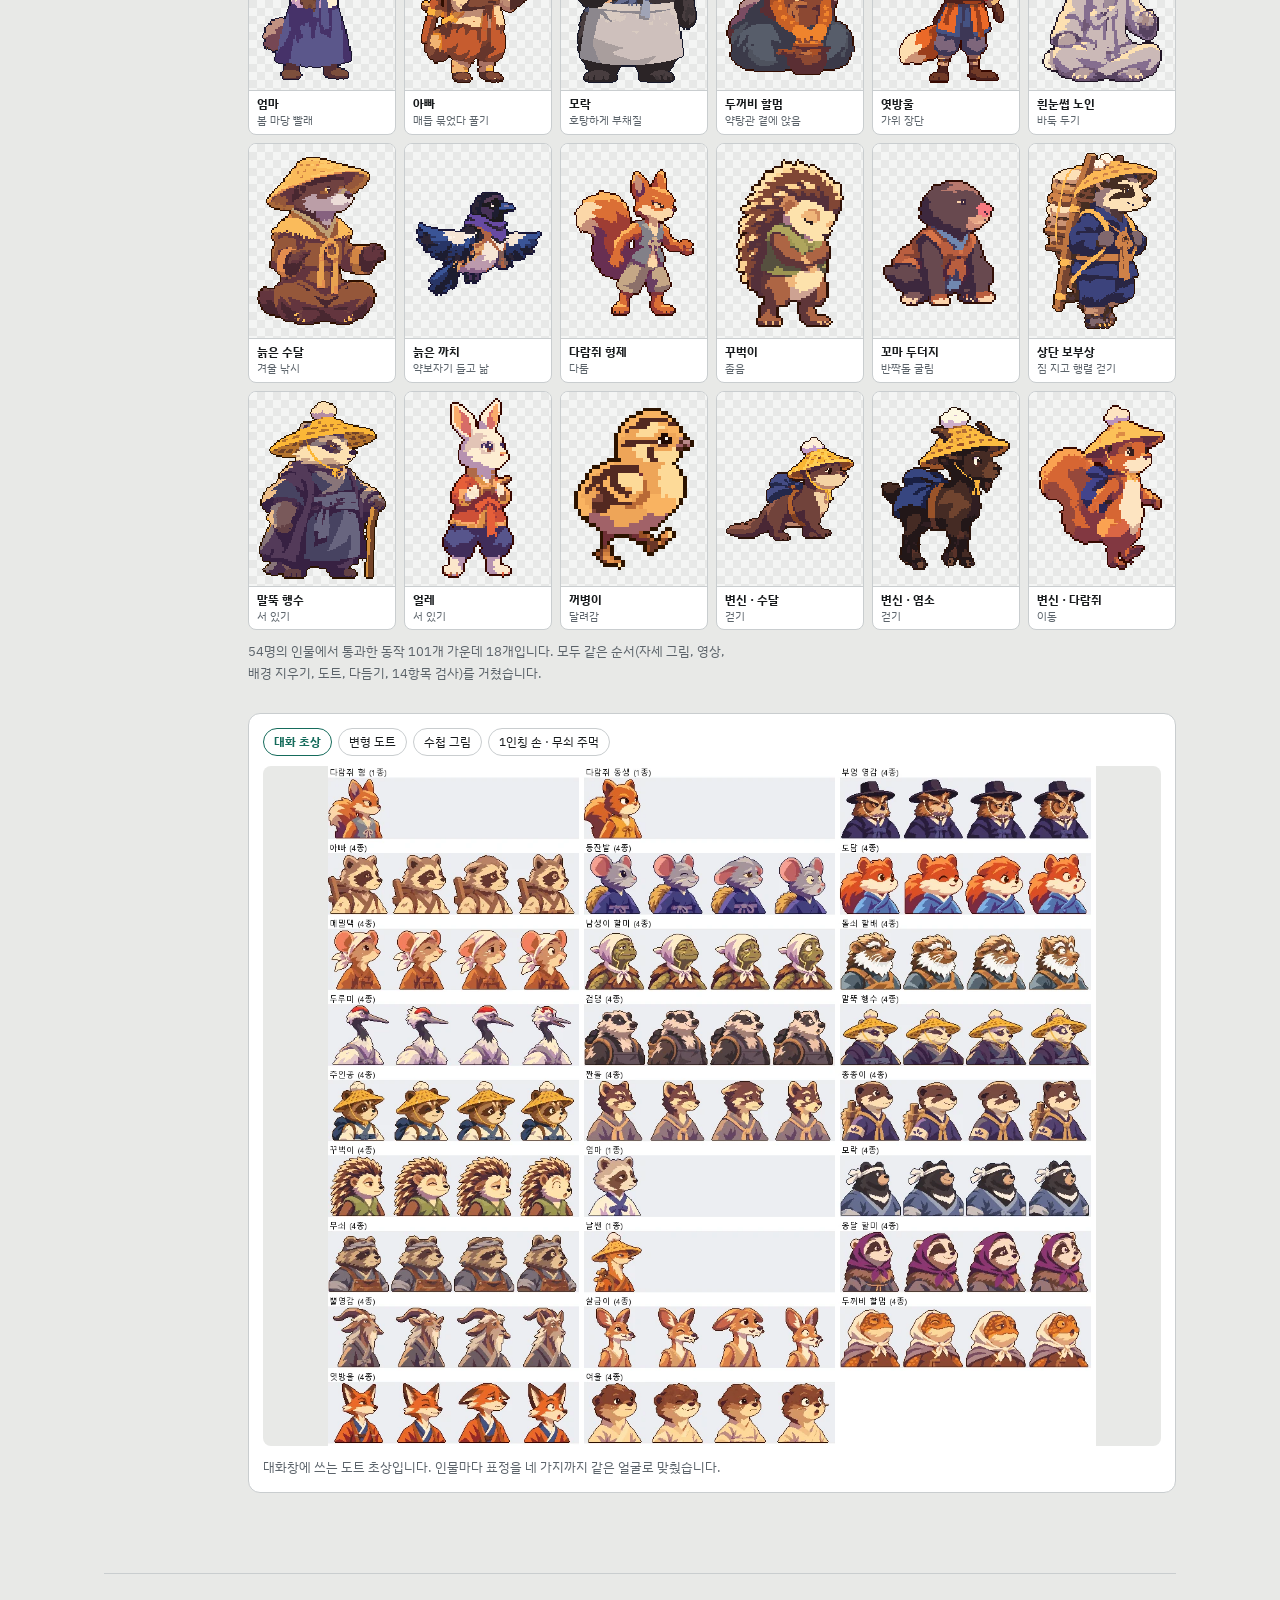
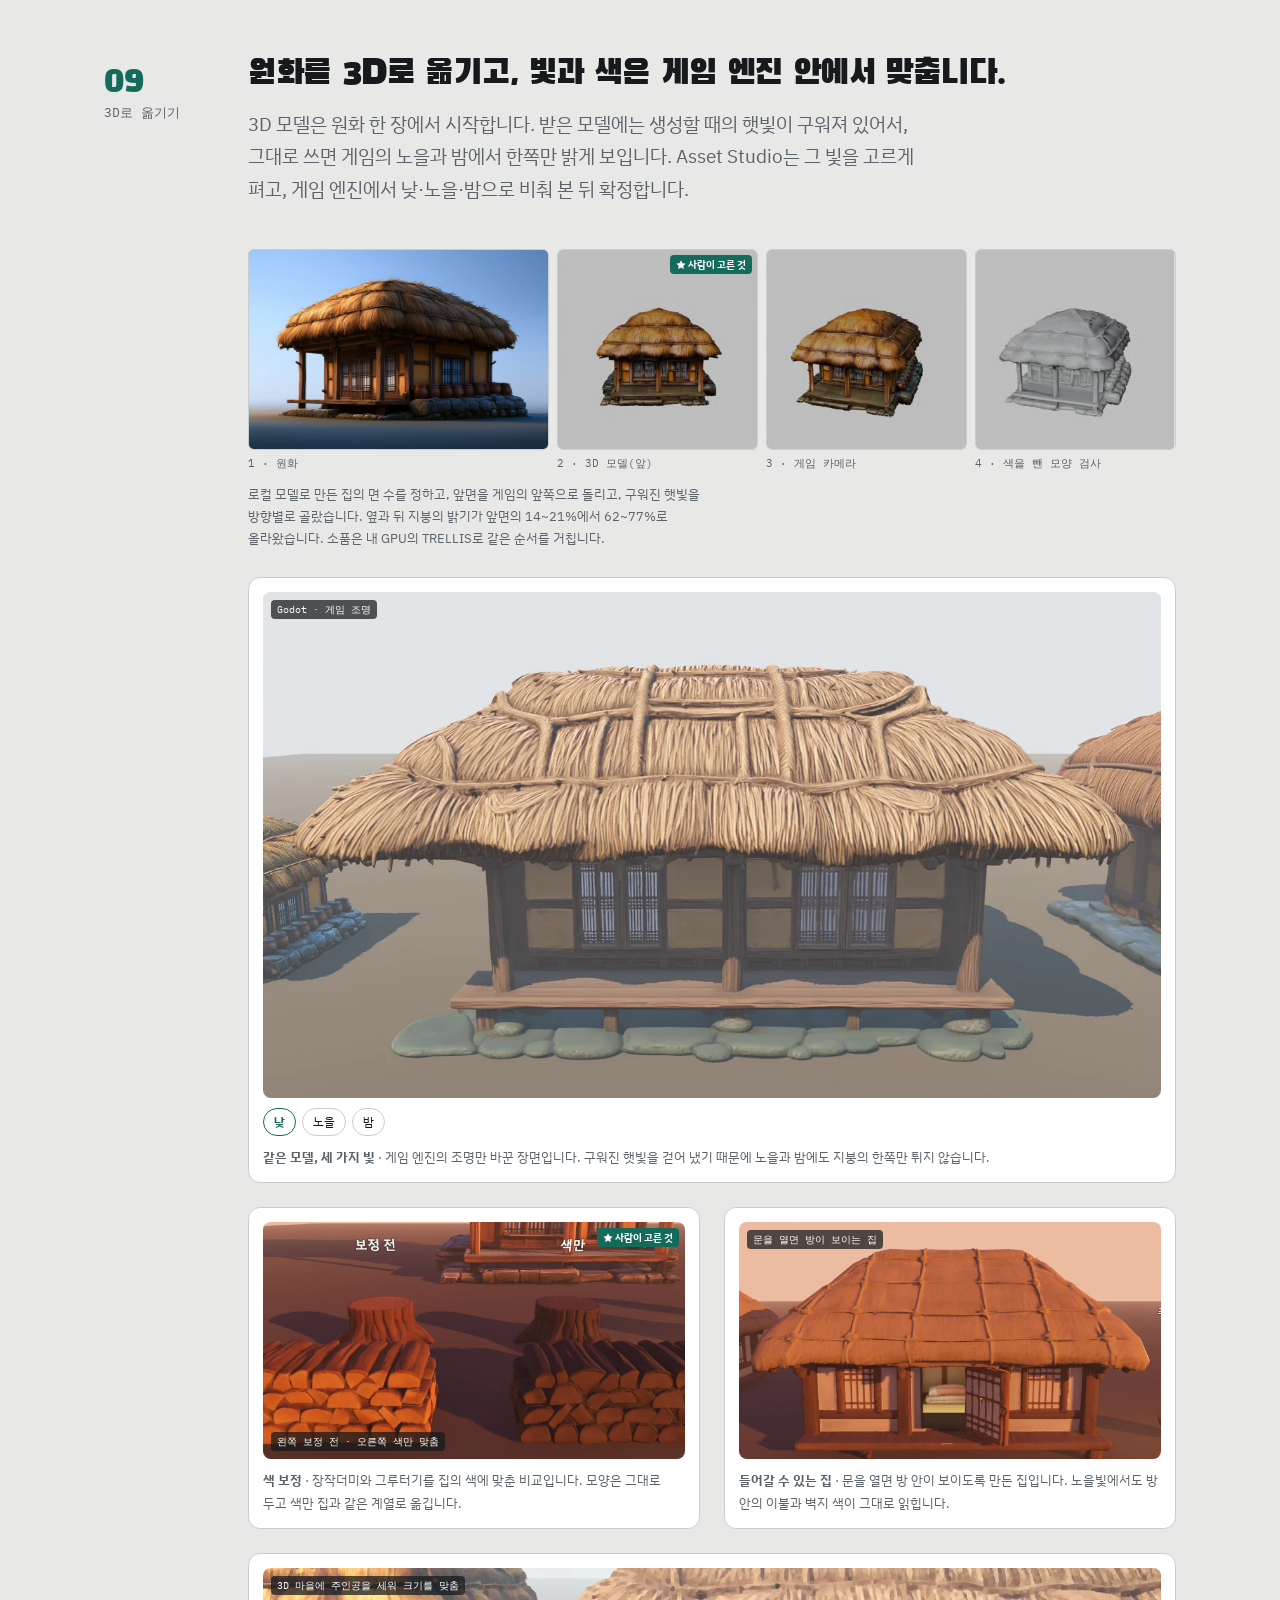
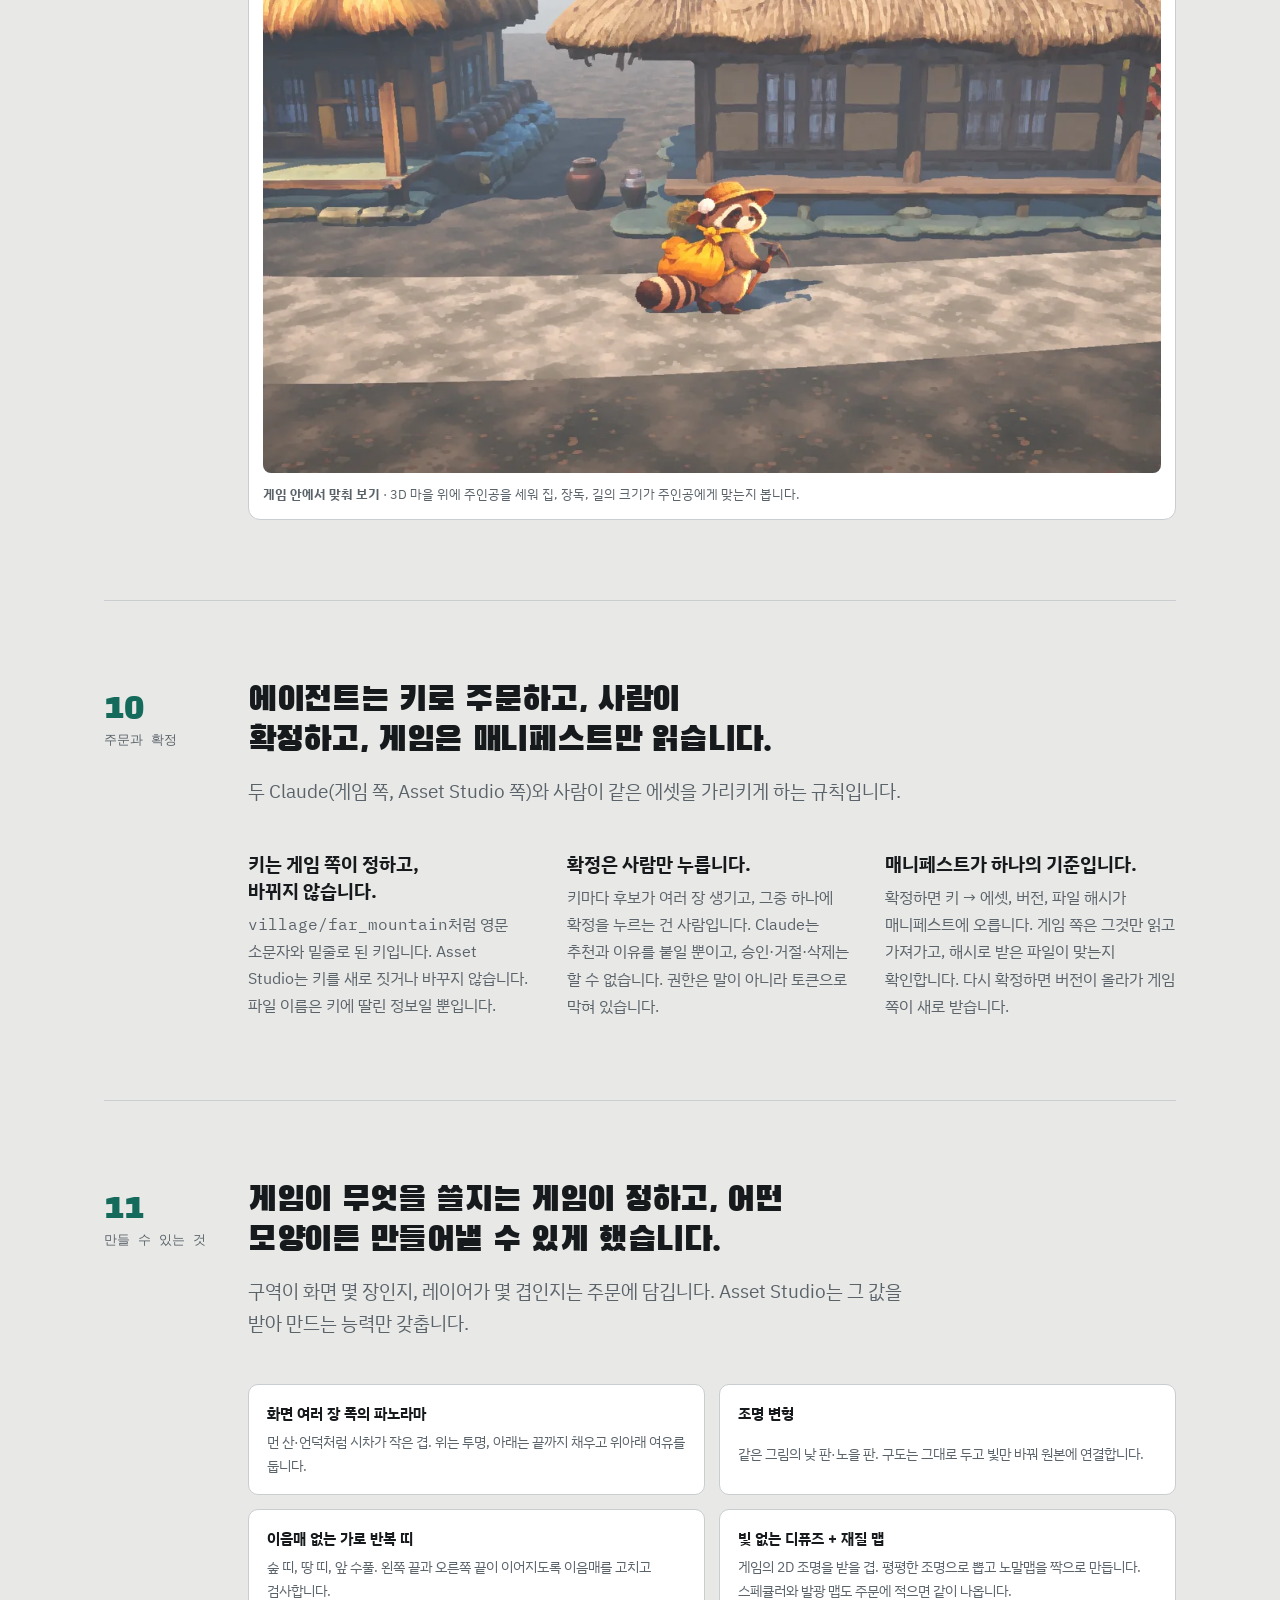
==== commit cdb68252: "Clarify Asset Studio local model workflow and animation feedback" ====
--- a/asset-studio/index.html
+++ b/asset-studio/index.html
@@ -793,7 +793,7 @@
           <div><span class="st w">다시</span><span>시드를 바꿔 두 번 더 뽑습니다. 그래도 안 되면 끝 자세 그림을 마지막 프레임으로 줍니다.</span></div>
           <div><span class="st g">보류</span><span>세 번 모두 안 되면 사람이 정할 것으로 넘기고, 올리지 않았다고 적습니다.</span></div>
         </div>
-        <div><h3>사람이 한 말은 규칙이 됩니다.</h3><p>"발바닥이 출렁인다", "입을 왜 자꾸 벌리냐" 같은 지적이 두 번 나오면 검사 항목에 한 줄이 늘고, 그 뒤로 만드는 모든 동작에 적용됩니다.</p></div>
+        <div><h3>사람이 한 말은 규칙이 됩니다.</h3><p>"발바닥이 출렁인다", "입은 요청한 작업 외에는 벌리지 않게 해줘" 같은 지적이 두 번 나오면 검사 항목에 한 줄이 늘고, 그 뒤로 만드는 모든 동작에 적용됩니다.</p></div>
       </div>
     </div>
     <div class="gate" aria-label="동작 검사 열네 항목">
@@ -892,7 +892,7 @@
       <figure><img src="img/v2/home_game.webp" alt="게임 카메라로 본 초가집"><figcaption>3 · 게임 카메라</figcaption></figure>
       <figure><img src="img/v2/home_grey.webp" alt="색을 뺀 초가집 모양"><figcaption>4 · 색을 뺀 모양 검사</figcaption></figure>
     </div>
-    <p class="caption">사람이 Tripo 웹에서 만든 집(크레딧은 사람이 누를 때만 나갑니다)을 받아 면 수를 정하고, 앞면을 게임의 앞쪽으로 돌리고, 구워진 햇빛을 방향별로 골랐습니다. 옆과 뒤 지붕의 밝기가 앞면의 14~21%에서 62~77%로 올라왔습니다. 소품은 내 GPU의 TRELLIS로 같은 순서를 거칩니다.</p>
+    <p class="caption">로컬 모델로 만든 집의 면 수를 정하고, 앞면을 게임의 앞쪽으로 돌리고, 구워진 햇빛을 방향별로 골랐습니다. 옆과 뒤 지붕의 밝기가 앞면의 14~21%에서 62~77%로 올라왔습니다. 소품은 내 GPU의 TRELLIS로 같은 순서를 거칩니다.</p>
     <div class="show">
       <figure class="wide" id="lightfig3d">
         <div class="stage3d" id="stage3d">
